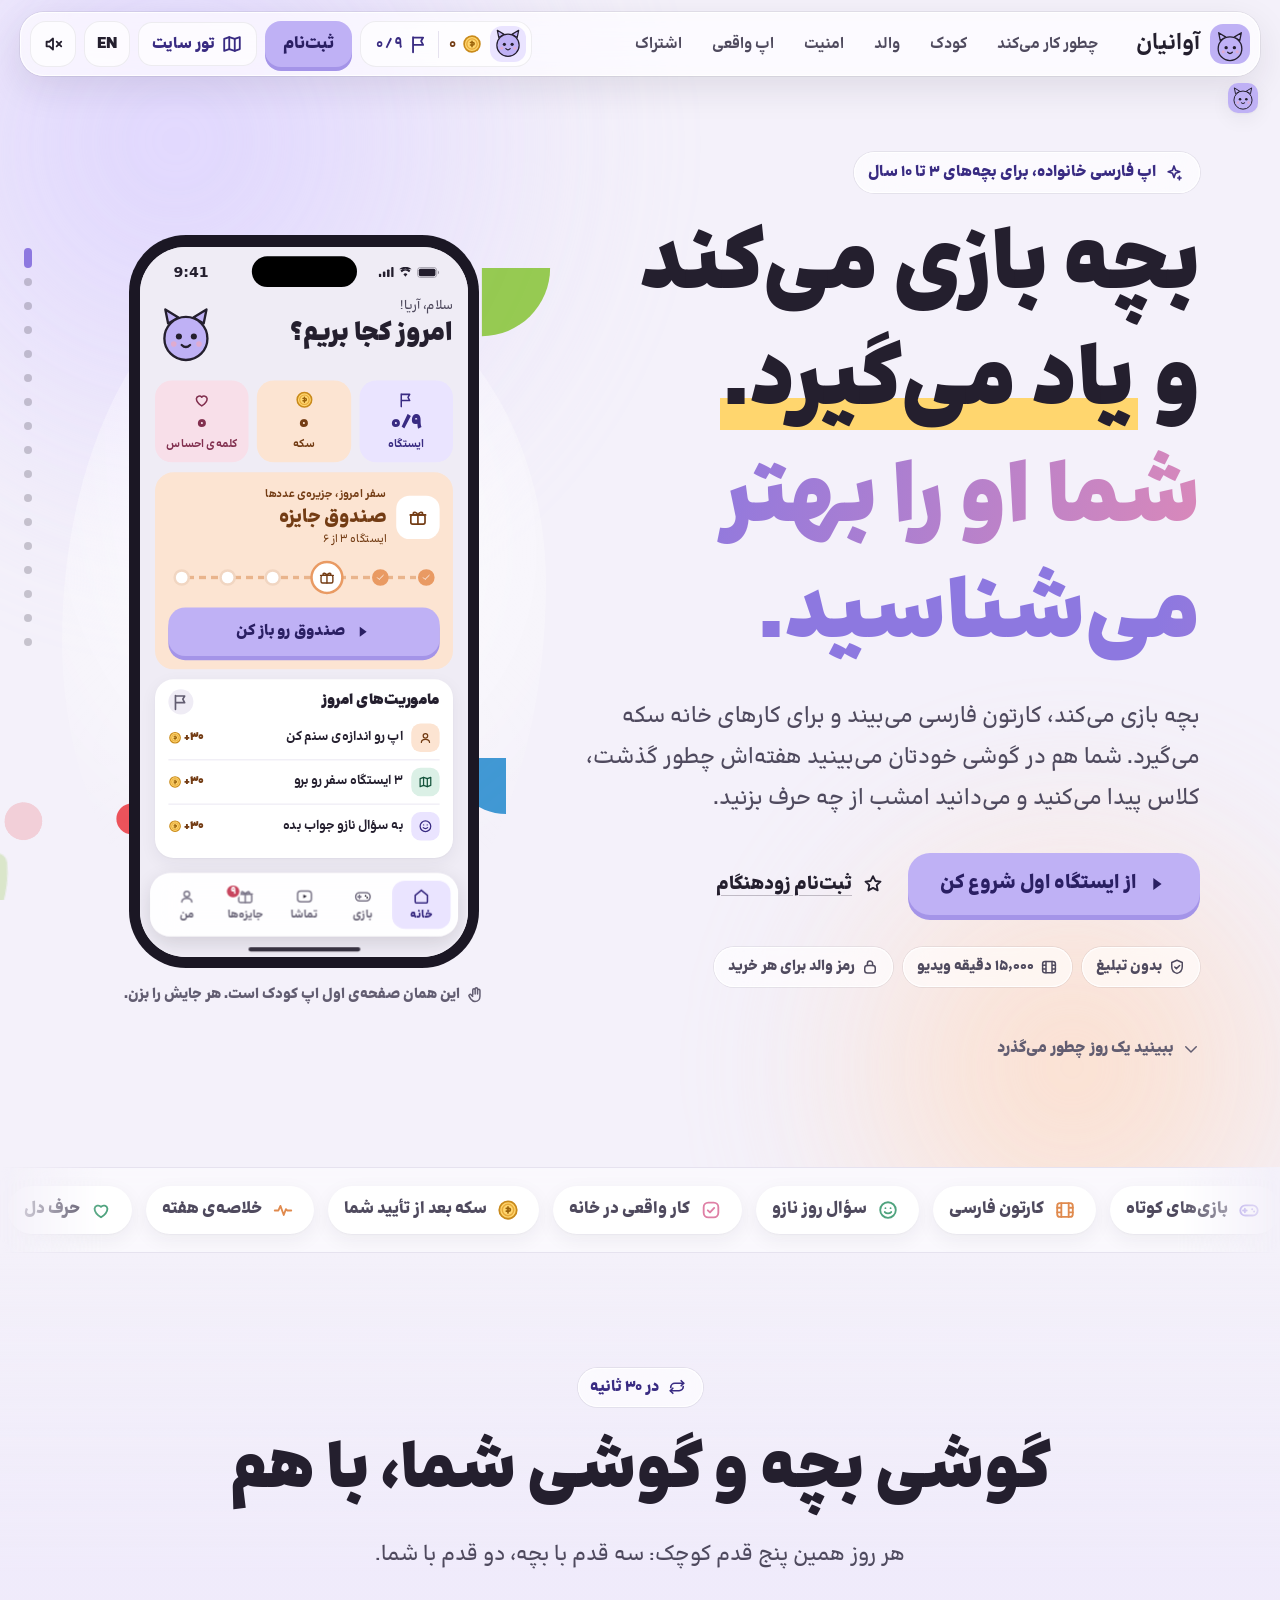
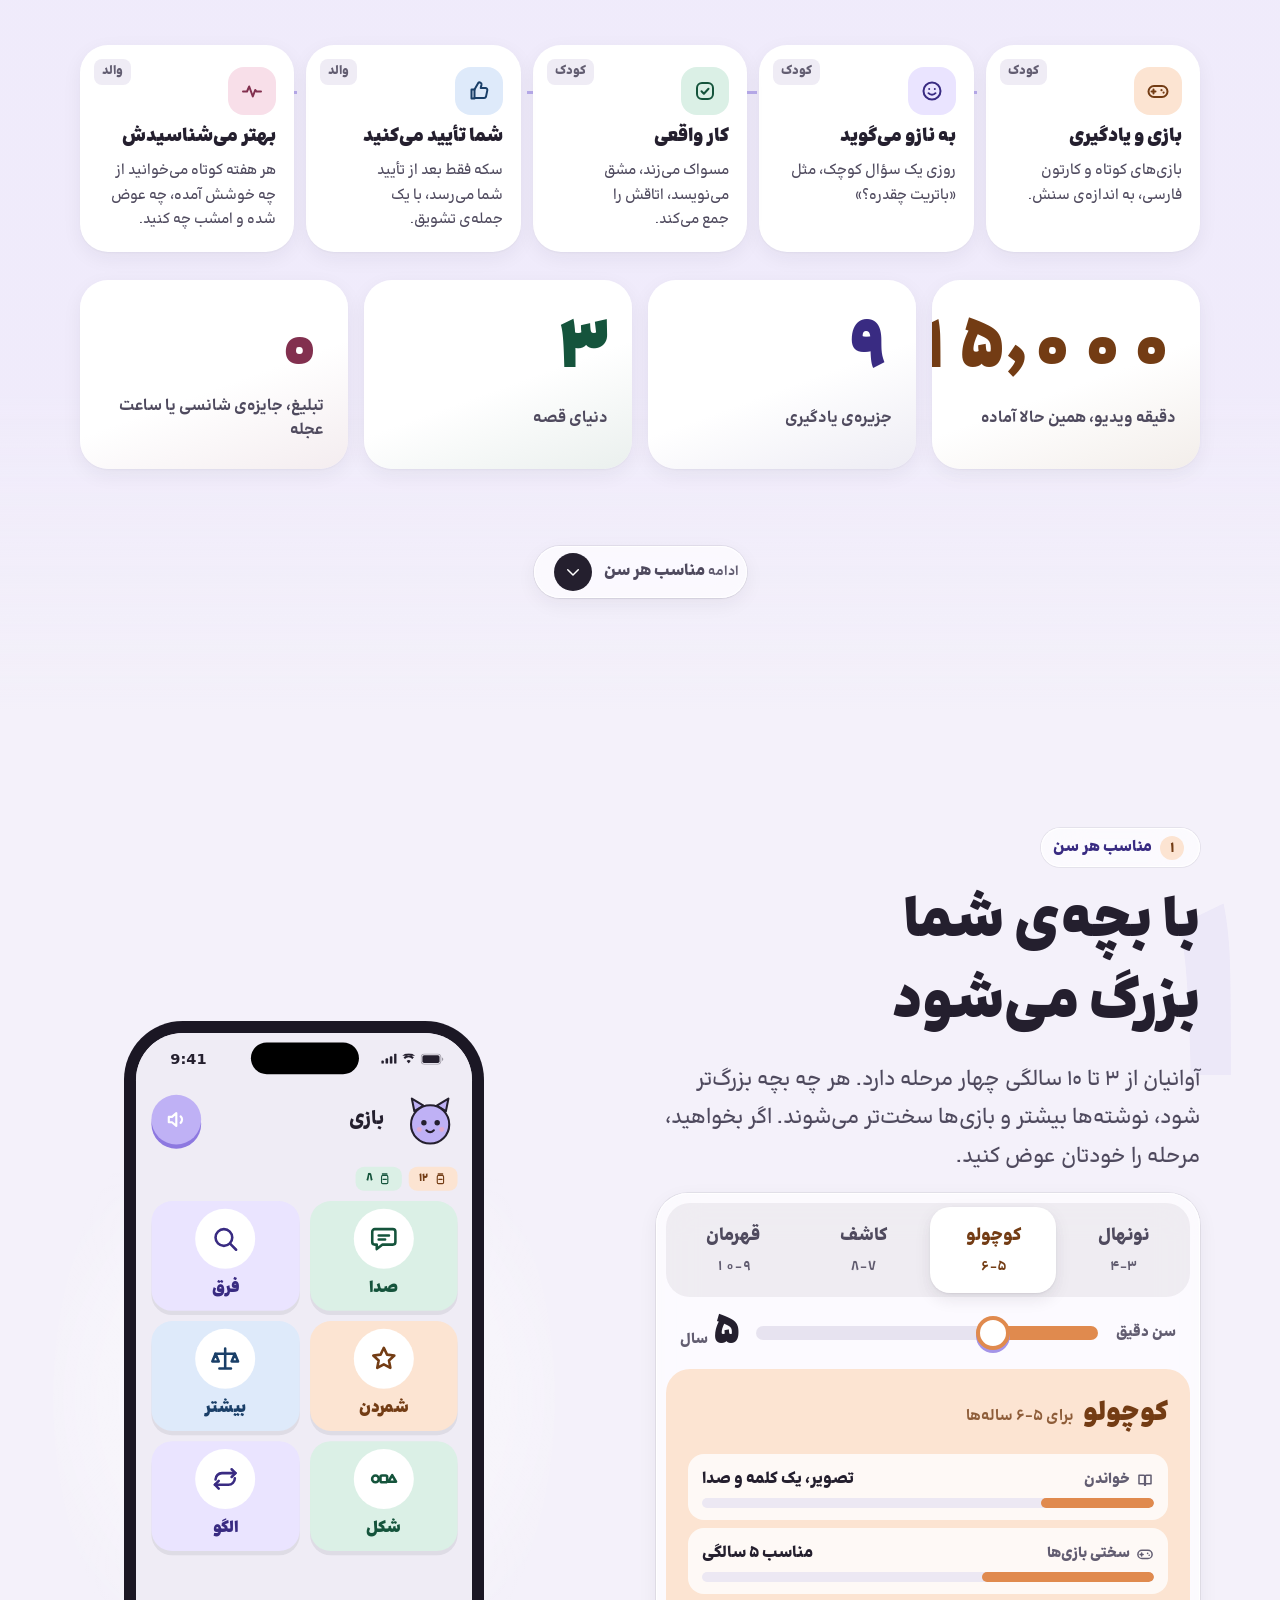
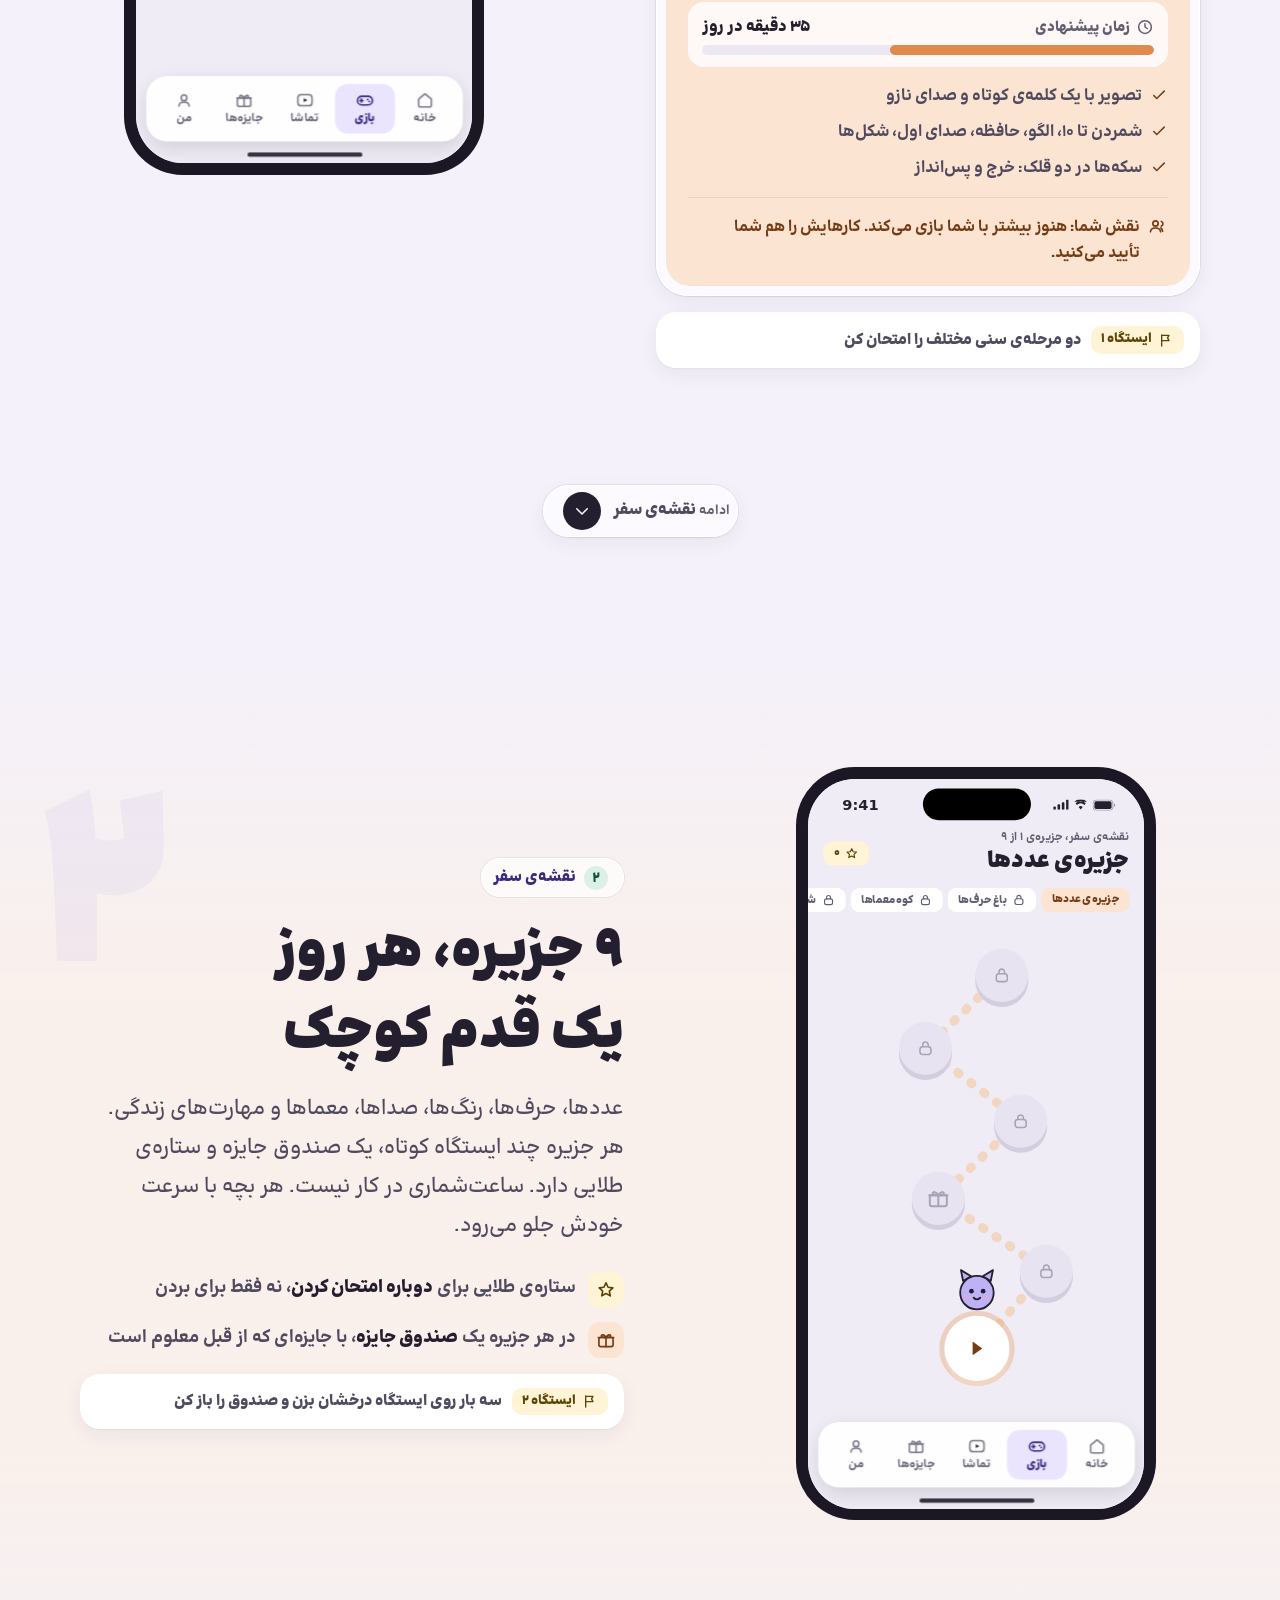
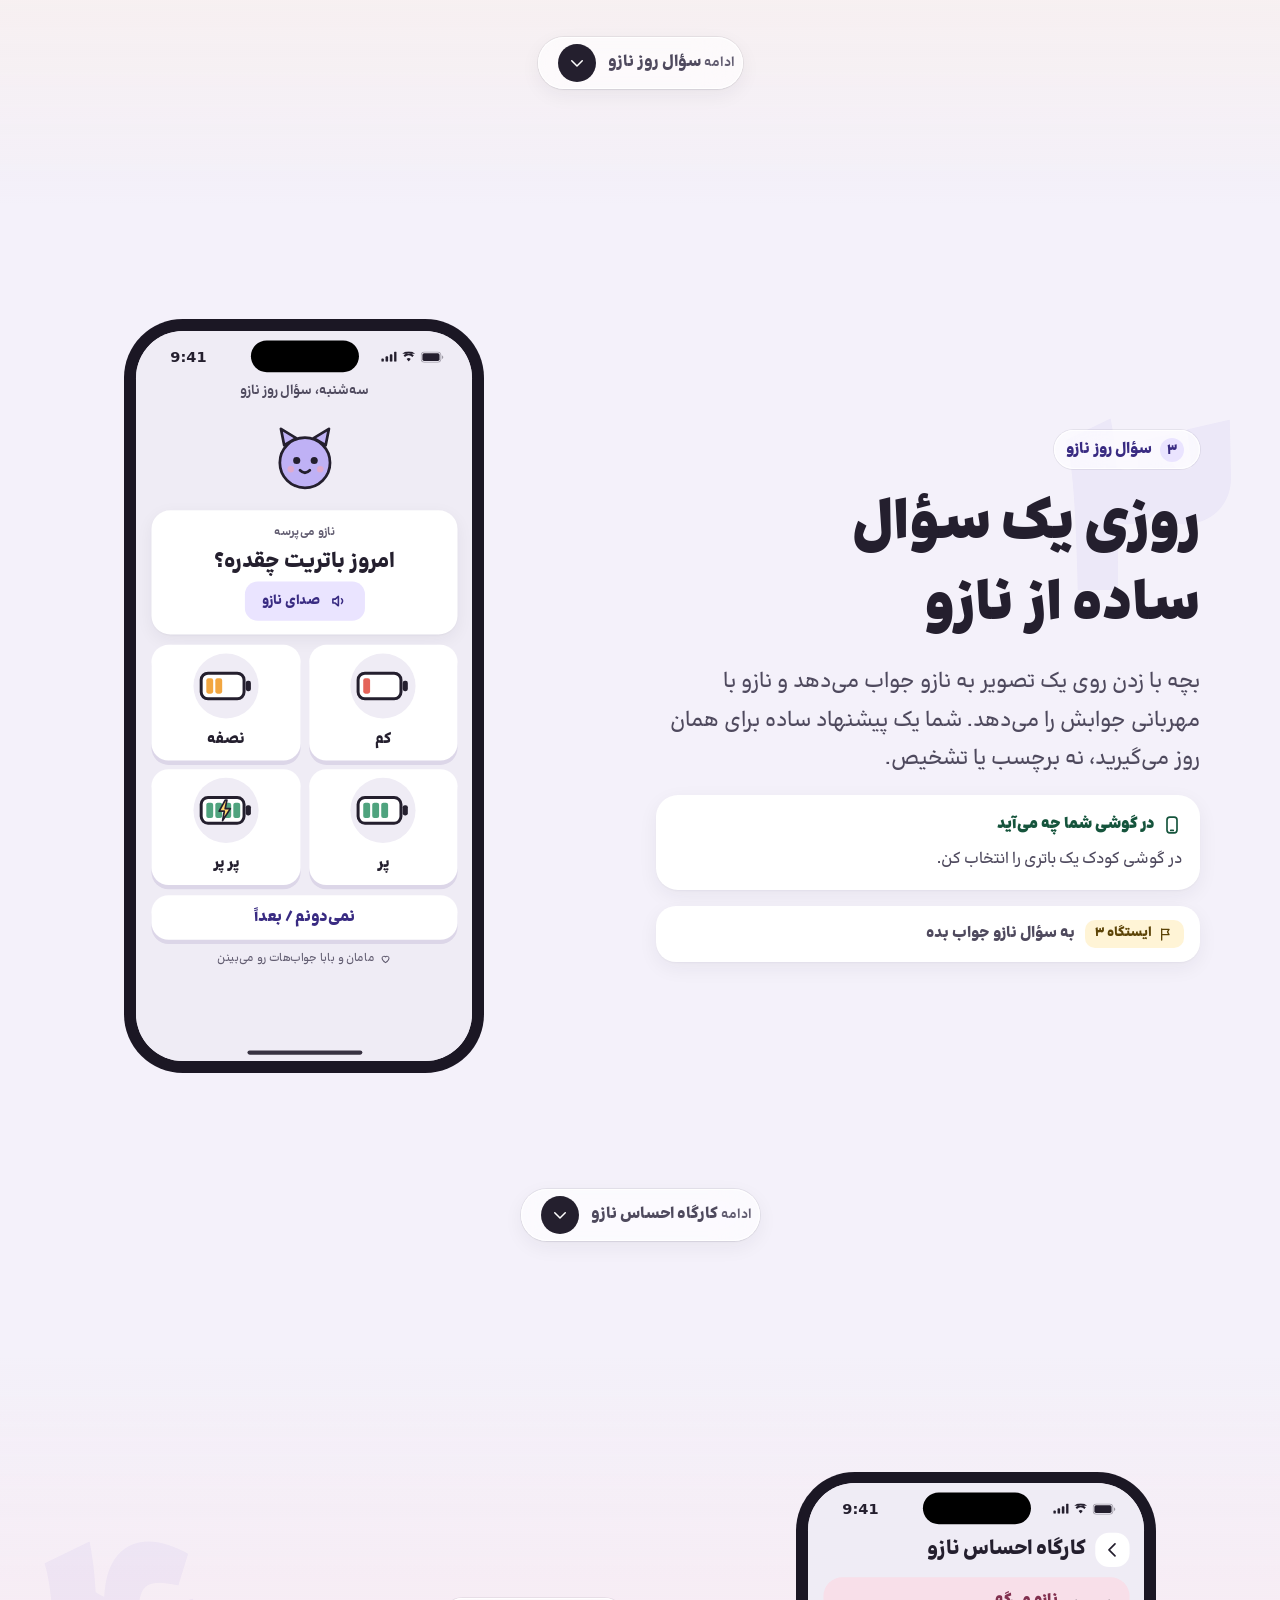
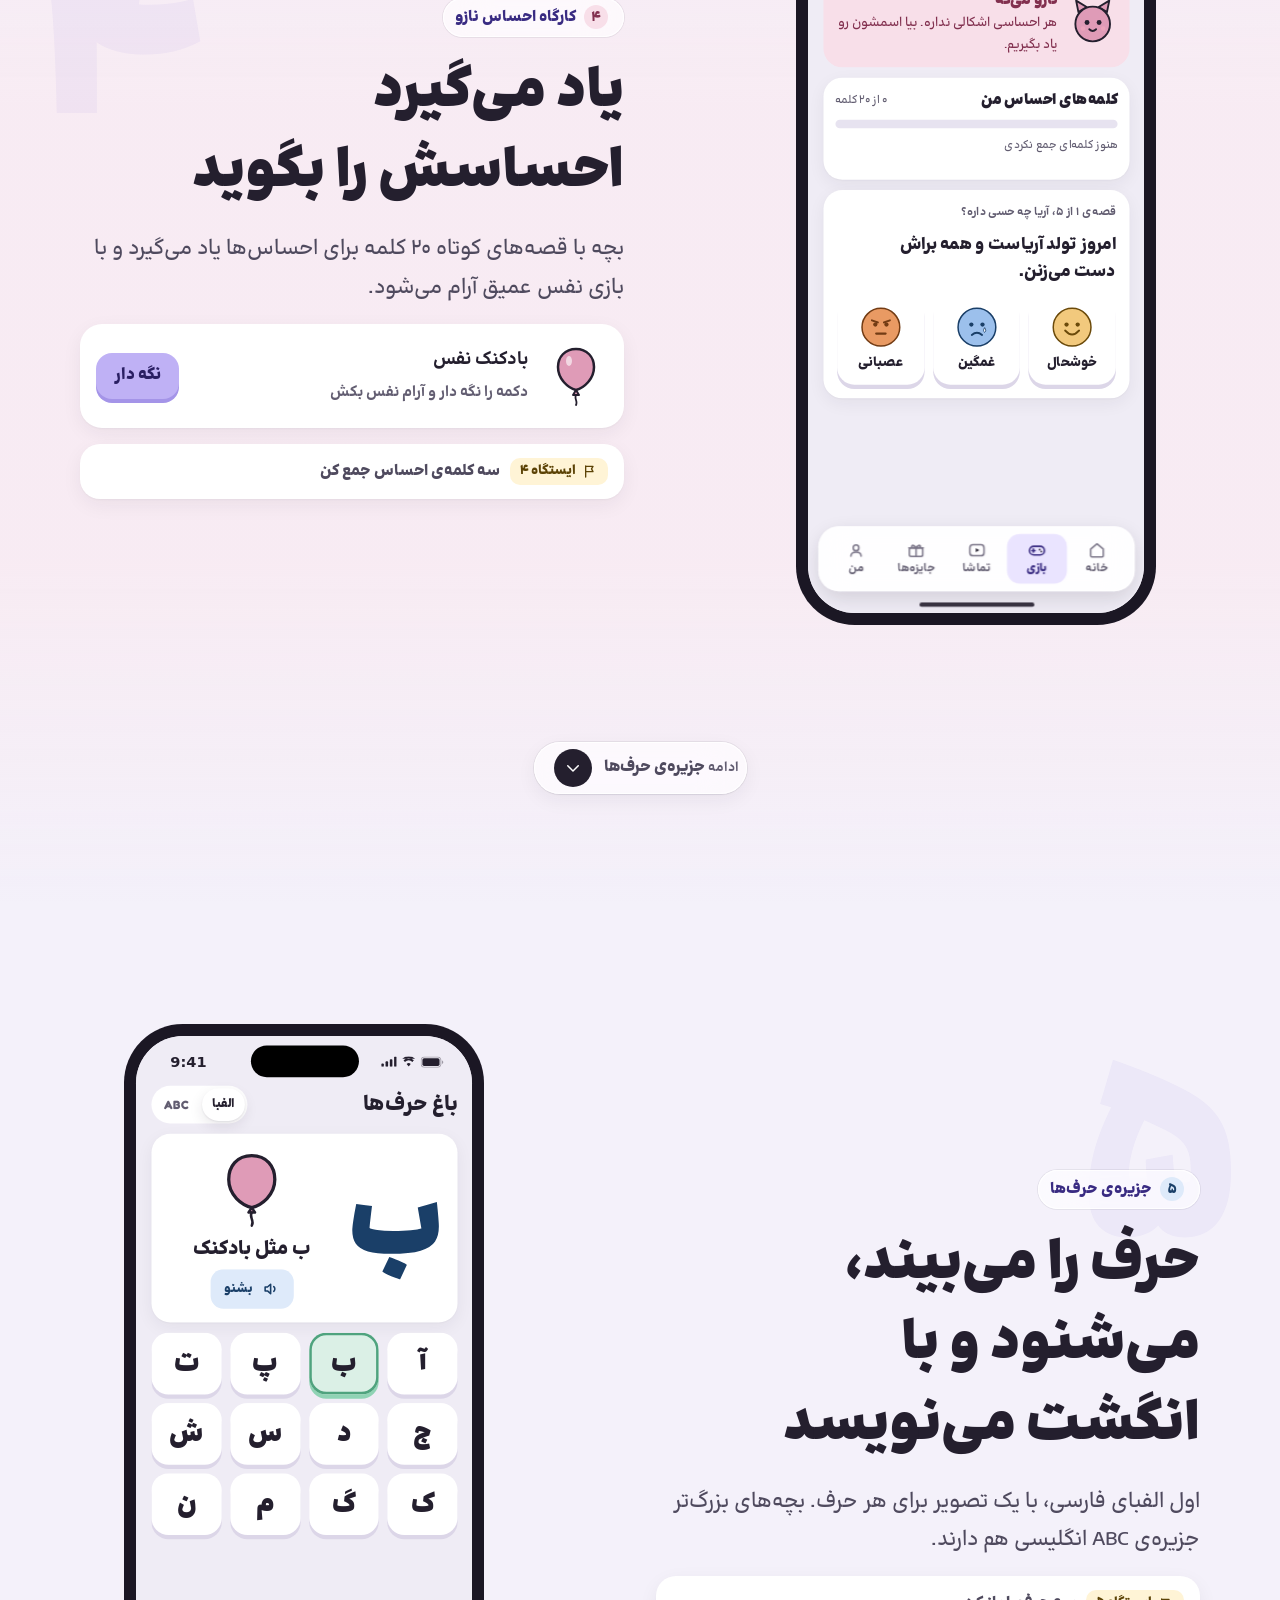
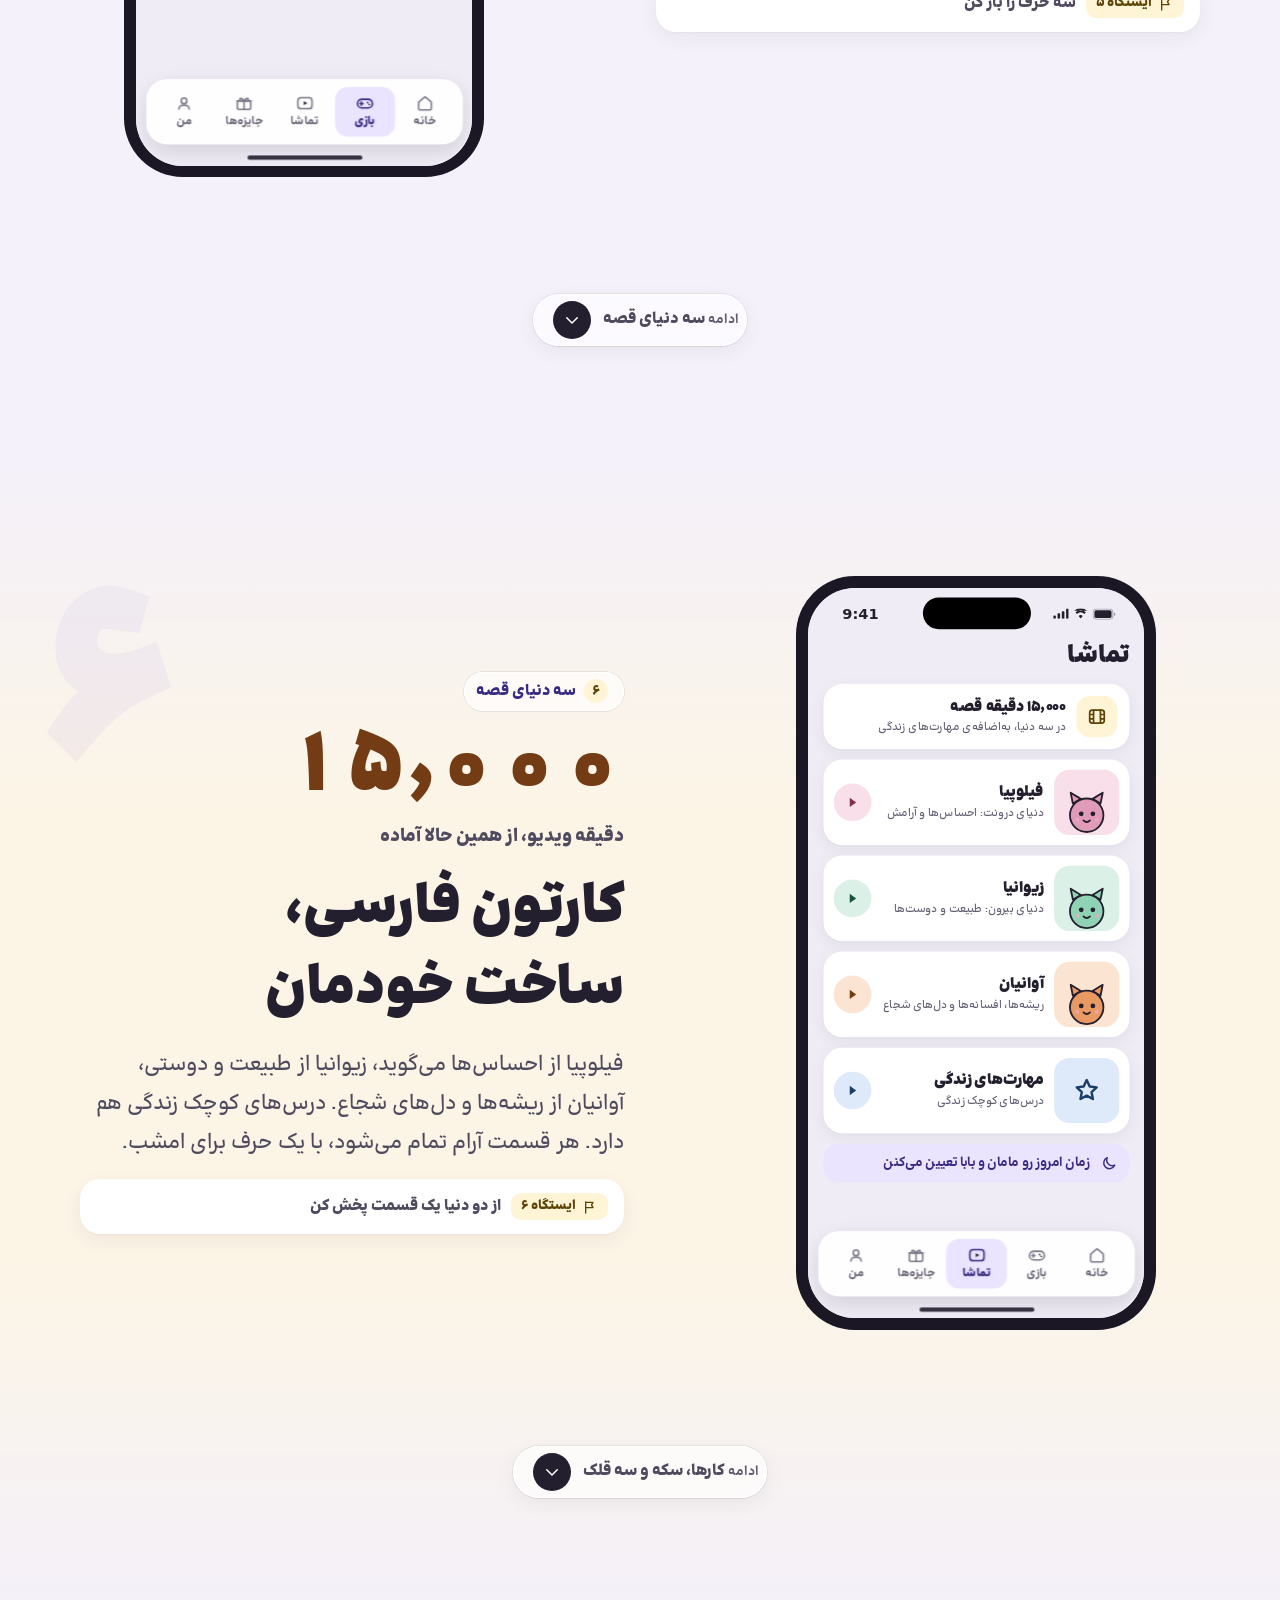
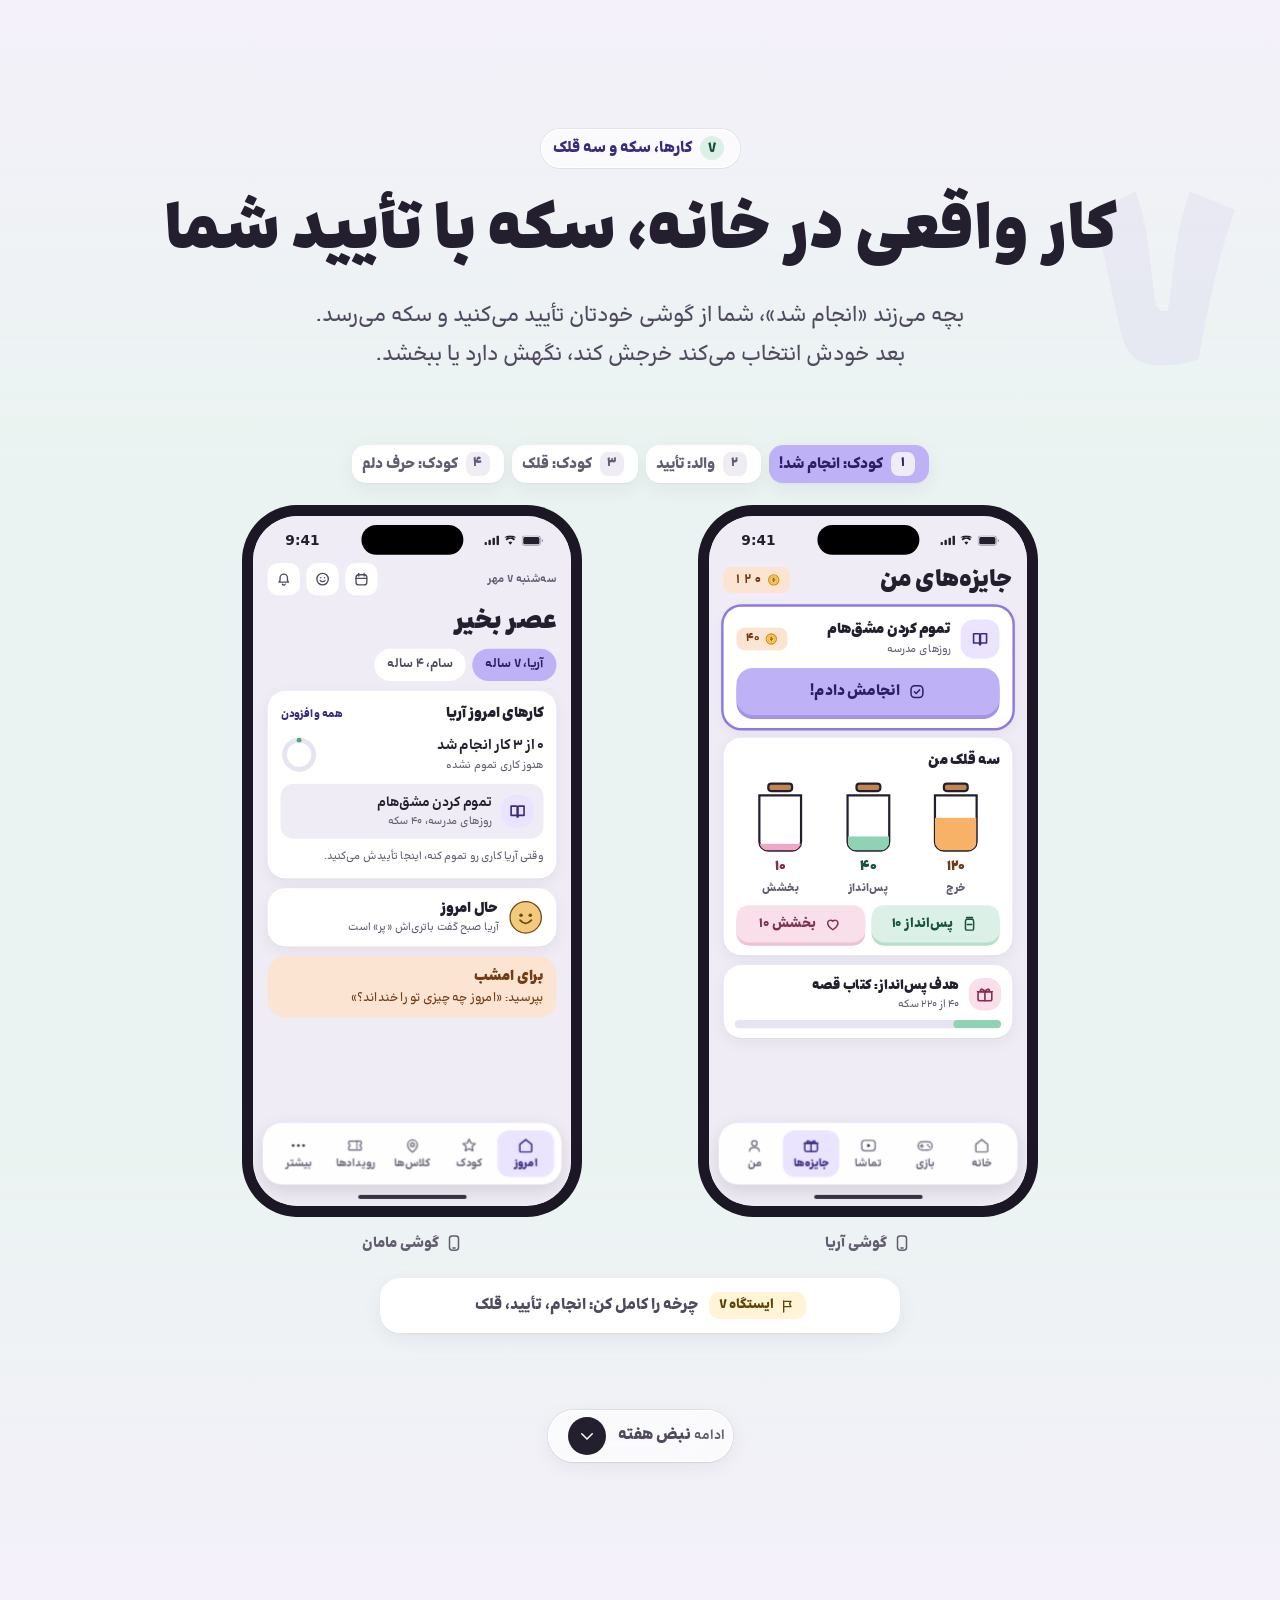
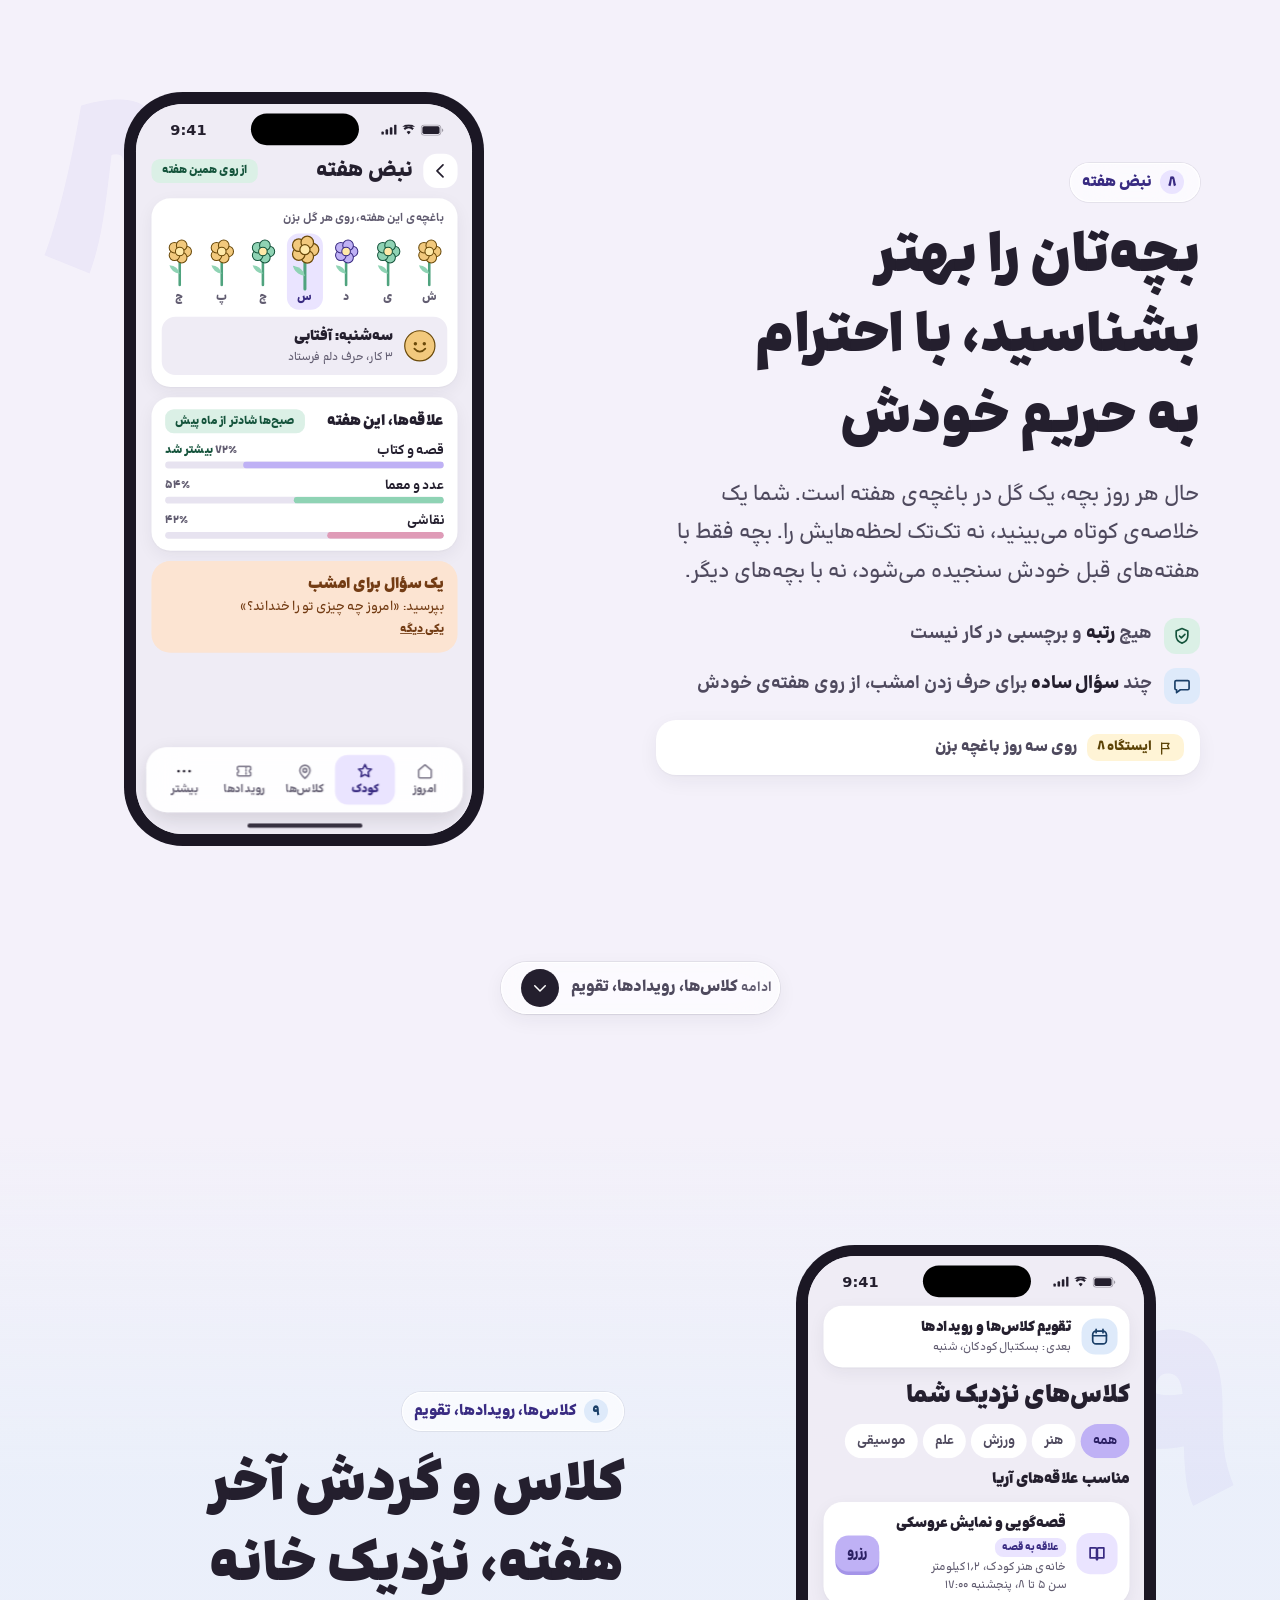
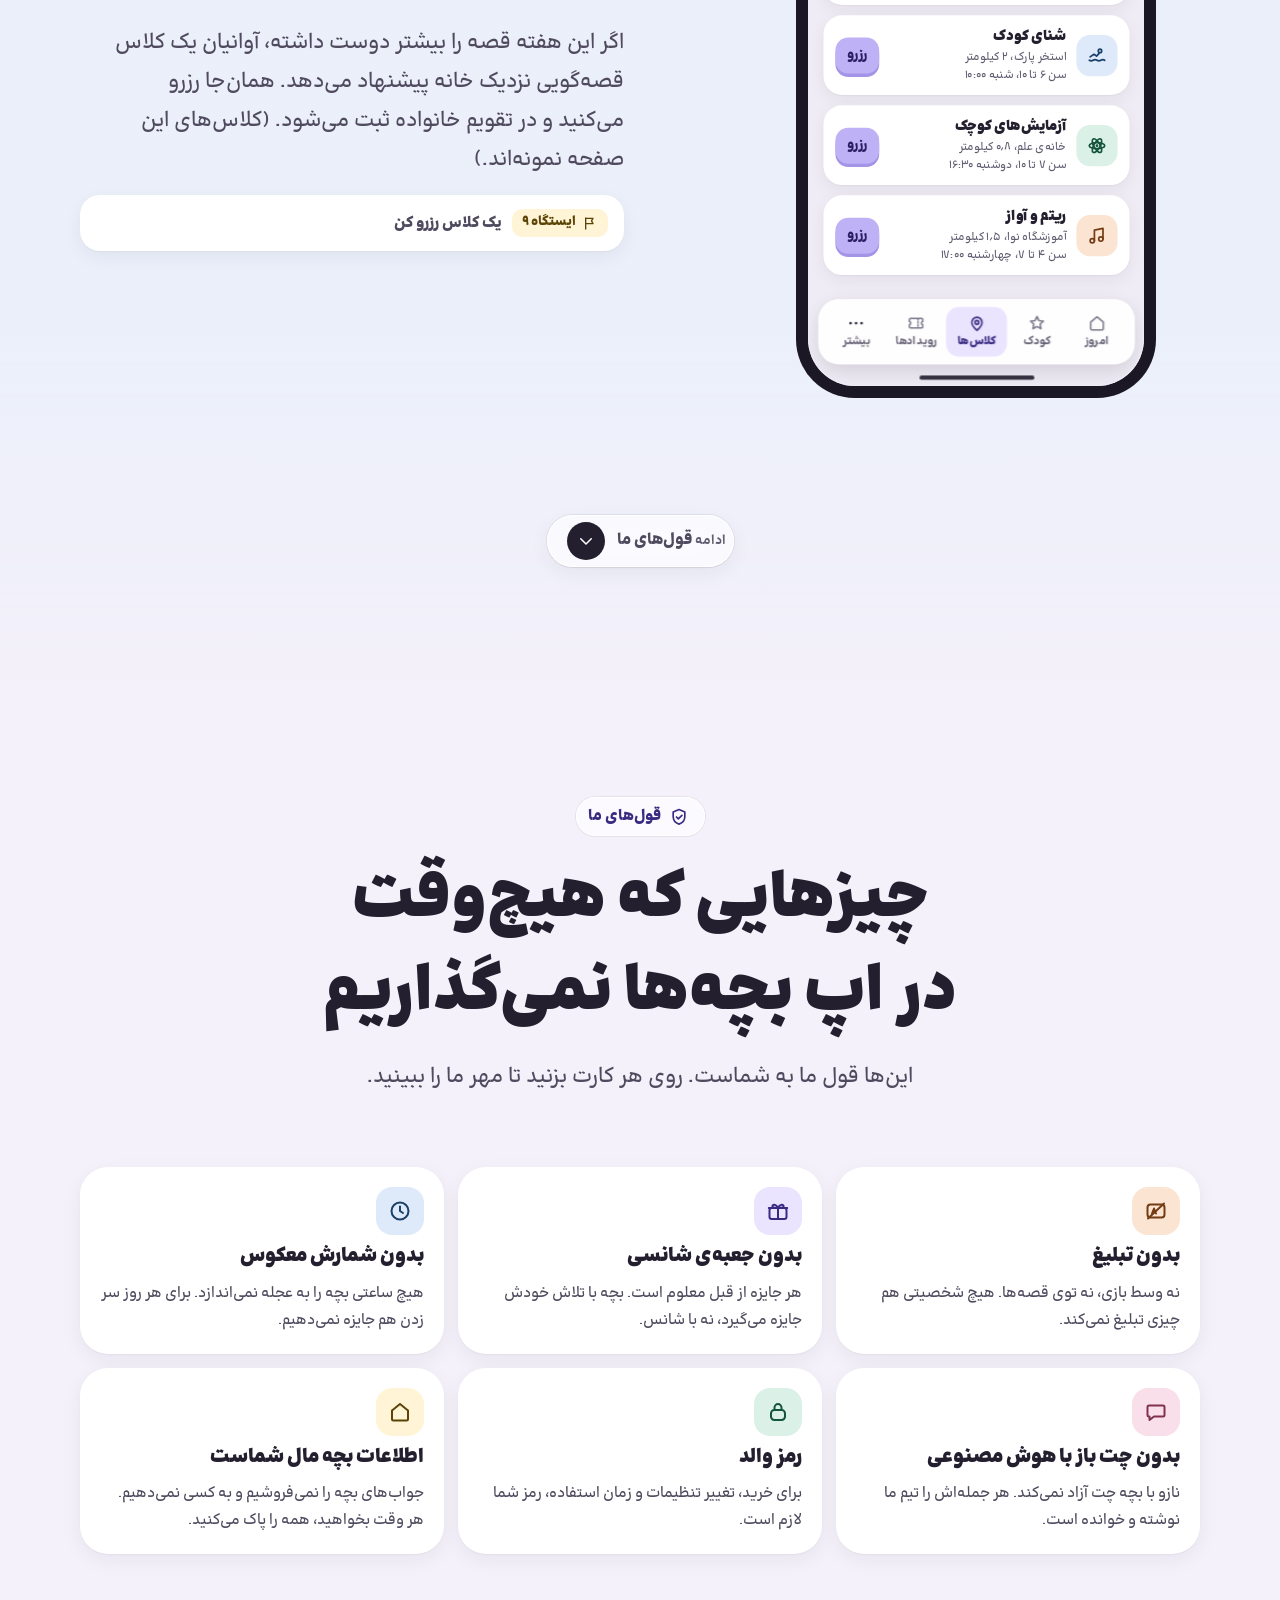
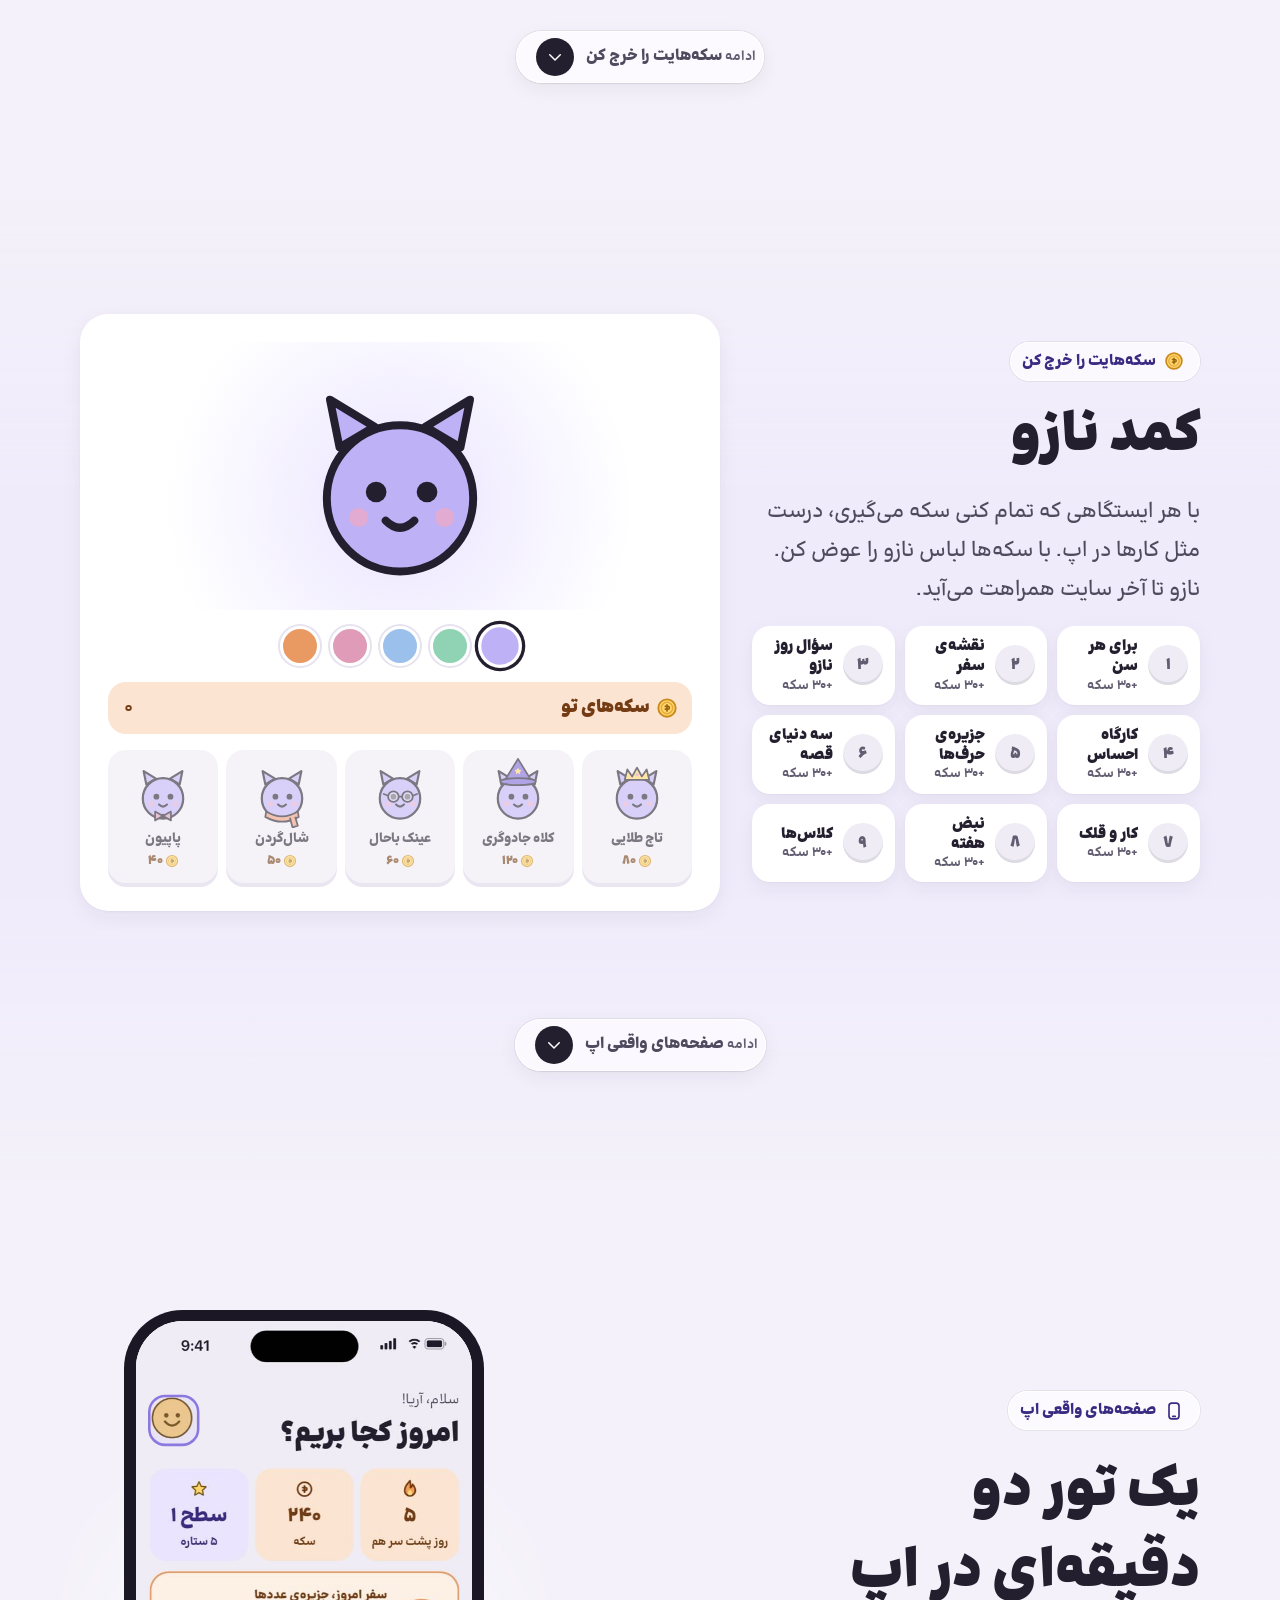
==== index.html @ e433c790 "Add files via upload" ====
<!doctype html>
<html lang="fa" dir="rtl">
<head>
<meta charset="utf-8">
<meta name="viewport" content="width=device-width,initial-scale=1,viewport-fit=cover">
<title>آوانیان · اپ خانوادگی برای کودکان ۳ تا ۱۰ سال</title>
<meta name="description" content="آوانیان: اپ خانوادگی فارسی برای کودکان ۳ تا ۱۰ سال. بازی، کارتون، کارها و سکه برای کودک؛ نبض هفته، کلاس‌ها و تقویم برای والد.">
<meta name="theme-color" content="#F4F1FA">
<link rel="icon" type="image/svg+xml" href="[data-uri]">
<link rel="alternate icon" type="image/png" href="[data-uri]">
<link rel="apple-touch-icon" href="[data-uri]">
<meta name="apple-mobile-web-app-title" content="آوانیان">
<link rel="preconnect" href="https://fonts.googleapis.com"><link rel="preconnect" href="https://fonts.gstatic.com" crossorigin>
<link rel="stylesheet" href="https://fonts.googleapis.com/css2?family=Fredoka:wght@400;500;600;700&display=swap">
<style>
@font-face{font-family:'Koodak';font-weight:500;font-style:normal;font-display:swap;src:url([data-uri]) format('woff2')}
@font-face{font-family:'Koodak';font-weight:700;font-style:normal;font-display:swap;src:url([data-uri]) format('woff2')}
@font-face{font-family:'Koodak';font-weight:800;font-style:normal;font-display:swap;src:url([data-uri]) format('woff2')}
@font-face{font-family:'Koodak';font-weight:900;font-style:normal;font-display:swap;src:url([data-uri]) format('woff2')}
/* Avanian website v2: the site is built from the app's own parts (cards, chunky buttons, tab bar, Nazo),
   and the visitor walks the app's 9 islands, earning Avan coins that dress Nazo. */
:root{
  --ink:#241F2E; --ink-2:#4F4A5E; --ink-3:#625D71; --icon:#7A7588;
  --bg:#F4F1FA; --app:#EFECF5; --card:#FFFFFF; --line:#E6E2EF;
  --lilac:#BFB1F5; --lilac-soft:#EAE4FF; --lilac-ink:#392B82; --lilac-deep:#8D78E0; --lilac-edge:#A494E8;
  --mint:#8FD3B4; --mint-soft:#DBF0E6; --mint-ink:#15543C; --mint-deep:#4FA37E;
  --sky:#9CC0EC; --sky-soft:#DEEAFA; --sky-ink:#1A3F68; --sky-deep:#5B93CF;
  --peach:#E99A63; --peach-soft:#FCE4D2; --peach-ink:#733C14; --peach-deep:#E08A4E;
  --rose:#DF9BB7; --rose-soft:#F8DFE9; --rose-ink:#82304F; --rose-deep:#DF7FA5;
  --sun:#FFD66E; --sun-soft:#FFF4D6; --sun-ink:#5C4306;
  --alert:#C8455E; --bezel:#1B1724;
  --r-card:22px; --r-inner:15px;
  --sh:0 4px 16px rgba(36,31,46,.07); --sh-2:0 10px 30px rgba(36,31,46,.12);
  --fa:'Koodak',Tahoma,system-ui,sans-serif; --en:'Fredoka','Koodak',system-ui,sans-serif;
  --spring:cubic-bezier(.34,1.4,.5,1); --ease:cubic-bezier(.22,1,.36,1);
  --gut:clamp(16px,4vw,40px);
  --vhw:max(270px,calc((100vh - 120px) * .4613));
  color-scheme:light;
}
*,*::before,*::after{box-sizing:border-box}
html{scroll-behavior:smooth;scroll-padding-top:84px;-webkit-text-size-adjust:100%}
body{margin:0;background:var(--bg);color:var(--ink);font-family:var(--fa);font-weight:500;font-size:17px;line-height:1.8;
  overflow-x:hidden;overflow-x:clip;-webkit-font-smoothing:antialiased;overflow-wrap:break-word}
body.en{font-family:var(--en);line-height:1.55}
h1,h2,h3,h4,p{margin:0}
h1,h2,h3{line-height:1.35;text-wrap:balance}
body.en h1,body.en h2,body.en h3{line-height:1.15}
p{text-wrap:pretty}
ul{margin:0;padding:0;list-style:none}
img,svg{display:block}
button,input,select,textarea{font:inherit;color:inherit}
button{cursor:pointer;border:0;background:none;padding:0;-webkit-tap-highlight-color:transparent}
a{color:inherit}
:focus-visible{outline:3px solid var(--lilac-deep);outline-offset:3px;border-radius:12px}
.num{font-variant-numeric:tabular-nums}
.sr{position:absolute!important;width:1px;height:1px;overflow:hidden;clip:rect(0 0 0 0);white-space:nowrap}
.wrap{max-width:1200px;margin-inline:auto;padding-inline:var(--gut);--cg:clamp(16px,2.6vw,32px)}
[hidden]{display:none!important}

/* ---------- app parts, page scale ---------- */
.btn{display:inline-flex;align-items:center;justify-content:center;gap:10px;min-height:56px;padding:0 26px;border-radius:20px;
  background:var(--lilac);color:#2A1F63;font-weight:800;font-size:18px;line-height:1.3;box-shadow:0 5px 0 var(--lilac-edge);
  transition:transform .12s,box-shadow .12s,background-color .2s;text-decoration:none;white-space:nowrap}
.btn:active{transform:translateY(4px);box-shadow:0 1px 0 var(--lilac-edge)}
.btn svg{width:22px;height:22px;flex:none}
.btn.dark{background:var(--ink);color:#fff;box-shadow:0 5px 0 #000}
.btn.dark:active{box-shadow:0 1px 0 #000}
.btn.white{background:var(--card);color:var(--lilac-ink);box-shadow:0 5px 0 #DCD6E8}
.btn.white:active{box-shadow:0 1px 0 #DCD6E8}
.btn.mint{background:var(--mint);color:#0F4430;box-shadow:0 5px 0 #5FAF8A}
.btn.sm{min-height:46px;padding:0 18px;font-size:16px;border-radius:16px;box-shadow:0 4px 0 var(--lilac-edge)}
.btn.white.sm{box-shadow:0 4px 0 #DCD6E8}
.btn[disabled]{background:#DFDAEB;color:#6F697F;box-shadow:0 4px 0 #CFC9DE;cursor:not-allowed}
.chip{display:inline-flex;align-items:center;gap:6px;min-height:44px;padding:0 16px;border-radius:var(--r-inner);background:var(--card);
  font-size:15px;font-weight:700;color:var(--ink-2);white-space:nowrap;transition:transform .2s var(--spring),background-color .2s}
.chip:active{transform:scale(.95)}
.chip.on,.chip[aria-pressed="true"]{background:var(--lilac);color:#2A1F63}
.chips{display:flex;flex-wrap:wrap;gap:8px}
.card{background:var(--card);border-radius:var(--r-card);padding:20px;box-shadow:var(--sh)}
.sq{width:48px;height:48px;min-width:48px;border-radius:16px;display:grid;place-items:center}
.sq svg{width:24px;height:24px}
.pill{display:inline-flex;align-items:center;gap:6px;padding:4px 12px;border-radius:10px;font-size:13px;line-height:20px;font-weight:800}
.pill svg{width:16px;height:16px}

/* ---------- nav + HUD ---------- */
.nav{position:sticky;top:0;z-index:60;background:rgba(244,241,250,.82);-webkit-backdrop-filter:blur(20px) saturate(1.6);backdrop-filter:blur(20px) saturate(1.6);
  border-bottom:1px solid rgba(230,226,239,.9);padding-top:env(safe-area-inset-top,0px)}
.nav .wrap{display:flex;align-items:center;gap:12px;height:68px}
.logo{display:flex;align-items:center;gap:10px;font-weight:900;font-size:22px;text-decoration:none;flex:none}
.logo .mk{width:42px;height:42px;border-radius:14px;background:var(--lilac);display:grid;place-items:center;overflow:hidden}
.logo .mk svg{width:34px;height:auto;margin-top:4px}
.links{display:flex;gap:2px;min-width:0}
.links a{color:var(--ink-2);text-decoration:none;font-weight:700;font-size:15px;padding:6px 12px;border-radius:12px;white-space:nowrap;transition:background-color .2s,color .2s}
.links a:hover,.links a.on{background:var(--lilac-soft);color:var(--lilac-ink)}
.nav-end{margin-inline-start:auto;display:flex;align-items:center;gap:8px;flex:none}
.hud{display:flex;align-items:center;gap:8px;min-height:46px;padding-inline:6px 14px;border-radius:16px;background:var(--card);box-shadow:var(--sh);font-weight:900;font-size:15px}
.hud .av{width:36px;height:36px;border-radius:12px;background:var(--lilac-soft);display:grid;place-items:end center;overflow:hidden}
.hud .av svg{width:32px;height:auto}
.hud .coins{display:flex;align-items:center;gap:4px;color:var(--peach-ink)}
.hud .coins svg{width:20px;height:20px}
.hud .isl{display:flex;align-items:center;gap:4px;color:var(--lilac-ink);padding-inline-start:8px;border-inline-start:1.5px solid var(--line)}
.hud.bump{animation:bump .6s var(--spring)}
@keyframes bump{35%{transform:scale(1.12)}}
.ibtn{min-width:46px;height:46px;border-radius:16px;display:grid;place-items:center;background:var(--card);box-shadow:var(--sh);font-weight:900;font-size:15px;padding-inline:10px}
.ibtn svg{width:22px;height:22px}
.navprog{position:absolute;inset-inline:0;bottom:-1px;height:4px;display:grid;grid-template-columns:repeat(9,1fr);gap:3px;padding-inline:3px}
.navprog i{background:transparent;border-radius:2px;transition:background-color .5s}
.navprog i.on{background:var(--c,var(--lilac-deep))}
@media (max-width:1100px){.links{display:none}}
@media (max-width:520px){.hud .isl span.l,.logo b{display:none}.hud{padding-inline:5px 10px;gap:6px}.nav .wrap{gap:8px}}
@media (max-width:360px){#sndBtn{display:none}}

/* ---------- sections ---------- */
section{position:relative;padding-block:clamp(64px,9vw,120px)}
section.tint-lilac{background:linear-gradient(180deg,transparent,rgba(238,233,251,.72) 30%,rgba(238,233,251,.72) 70%,transparent)}
section.tint-peach{background:linear-gradient(180deg,transparent,rgba(251,239,229,.72) 30%,rgba(251,239,229,.72) 70%,transparent)}
section.tint-mint{background:linear-gradient(180deg,transparent,rgba(230,244,237,.72) 30%,rgba(230,244,237,.72) 70%,transparent)}
section.tint-sky{background:linear-gradient(180deg,transparent,rgba(231,239,250,.72) 30%,rgba(231,239,250,.72) 70%,transparent)}
section.tint-rose{background:linear-gradient(180deg,transparent,rgba(249,233,240,.72) 30%,rgba(249,233,240,.72) 70%,transparent)}
section.tint-sun{background:linear-gradient(180deg,transparent,rgba(255,246,222,.72) 30%,rgba(255,246,222,.72) 70%,transparent)}
.eyebrow{display:inline-flex;align-items:center;gap:8px;width:fit-content;font-size:15px;font-weight:800;color:var(--lilac-ink);background:var(--card);
  border-radius:14px;padding:5px 14px 5px 12px;box-shadow:var(--sh)}
.eyebrow svg{width:20px;height:20px}
.eyebrow .n{display:inline-grid;place-items:center;min-width:24px;height:24px;border-radius:8px;background:var(--c-soft,var(--lilac-soft));color:var(--c-ink,var(--lilac-ink));font-size:14px}
.h2{font-size:clamp(30px,4.4vw,52px);font-weight:900}
.lead{font-size:clamp(17px,1.8vw,20px);color:var(--ink-2);max-width:56ch}
.head{display:grid;gap:14px;margin-bottom:clamp(28px,4vw,48px)}
.center{text-align:center;justify-items:center}
.center .lead{margin-inline:auto}

/* feature layout: copy beside a live phone */
.feat{display:grid;grid-template-columns:repeat(12,minmax(0,1fr));column-gap:var(--cg);row-gap:40px;align-items:center}
.feat>.fcopy{grid-column:1/span 6;grid-row:1}
.feat>.stage{grid-column:8/span 5;grid-row:1}
.feat.flip>.fcopy{grid-column:7/span 6}
.feat.flip>.stage{grid-column:1/span 5}
.fcopy{display:grid;gap:16px;align-content:start}
.fcopy .h2{font-size:clamp(28px,3.8vw,46px)}
.facts{display:grid;gap:10px;margin-top:6px}
.facts li{display:flex;gap:12px;align-items:flex-start;font-weight:600;color:var(--ink-2)}
.facts li .sq{width:36px;height:36px;min-width:36px;border-radius:12px}
.facts li .sq svg{width:20px;height:20px}
.facts b{color:var(--ink);font-weight:800}
.try{display:flex;align-items:center;gap:10px;flex-wrap:wrap;background:var(--card);border-radius:18px;padding:12px 14px;box-shadow:var(--sh);font-weight:800;font-size:15px;color:var(--ink-2)}
.try .tg{display:inline-flex;align-items:center;gap:6px;background:var(--sun-soft);color:var(--sun-ink);border-radius:10px;padding:2px 10px;font-size:13px}
.try .tg svg{width:16px;height:16px}
.try.done .tg{background:var(--mint-soft);color:var(--mint-ink)}
.stage{display:grid;justify-items:center;position:relative}
@media (max-width:900px){
  .feat>.fcopy,.feat>.stage,.feat.flip>.fcopy,.feat.flip>.stage{grid-column:1/-1;grid-row:auto}
}

/* ---------- the phone: one device component, true 393x852 screen scaled to fit ---------- */
.device{--w:min(360px,var(--vhw),calc(100vw - 32px));width:var(--w);padding:calc(var(--w)*.032);border-radius:calc(var(--w)*.1631);background:var(--bezel);position:relative;flex:none}
.device .glass{position:relative;width:100%;aspect-ratio:393/852;border-radius:calc(var(--w)*.131);overflow:hidden;background:var(--app);isolation:isolate}
.device .scr{position:absolute;top:0;left:0;width:393px;height:852px;transform-origin:0 0;transform:scale(var(--k,.86));overflow:hidden;
  direction:rtl;font-family:var(--fa);font-size:16px;line-height:1.7;color:var(--ink);background:var(--app)}
.sbar{position:absolute;top:0;left:0;right:0;height:54px;display:flex;align-items:center;justify-content:space-between;padding:6px 34px 0 40px;direction:ltr;z-index:30;pointer-events:none;
  font-family:-apple-system,'SF Pro Text',system-ui,sans-serif;font-weight:600;font-size:17px;color:var(--ink)}
.sbar .ic{display:flex;gap:6px;align-items:center}
.island{position:absolute;top:11px;left:50%;width:126px;height:37px;margin-left:-63px;border-radius:20px;background:#000;z-index:31}
.homeind{position:absolute;bottom:8px;left:50%;width:134px;height:5px;margin-left:-67px;border-radius:3px;background:var(--ink);z-index:31;opacity:.9}
.view{position:absolute;inset:0;padding:58px 18px 120px;display:flex;flex-direction:column;gap:12px;overflow:hidden}
.view.plain{padding-bottom:40px}
.view.in{animation:vin .45s var(--ease)}
@keyframes vin{from{opacity:0;transform:translateY(10px) scale(.985)}}
.dvlabel{margin-top:14px;font-weight:800;font-size:14px;color:var(--ink-3);display:flex;align-items:center;gap:6px}
.dvlabel svg{width:18px;height:18px}

/* app type scale inside the phone (kid sizes from the app) */
.scr .d1{font-weight:900;font-size:30px;line-height:42px}
.scr .t2{font-weight:800;font-size:22px;line-height:34px}
.scr .h1{font-weight:700;font-size:17px;line-height:27px}
.scr .sb{font-size:15px;line-height:25px;color:var(--ink-2)}
.scr .cp{font-size:13px;line-height:21px;color:var(--ink-3)}
.scr .sec{font-weight:900;font-size:20px;line-height:30px;margin-top:6px}
.scr .card{padding:16px;border-radius:22px}
.scr .btn{width:100%;min-height:58px;font-size:18px;border-radius:20px;padding:0 14px}
.scr .btn.sm{min-height:46px;font-size:16px;border-radius:15px}
.scr .row{display:flex;align-items:center;gap:12px}
.scr .grow{flex:1;min-width:0}
.scr .g2{display:grid;grid-template-columns:repeat(2,minmax(0,1fr));gap:10px}
.scr .g3{display:grid;grid-template-columns:repeat(3,minmax(0,1fr));gap:10px}
.scr .bar{height:10px;border-radius:5px;background:#E7E3F0;overflow:hidden}
.scr .bar>i{display:block;height:100%;border-radius:5px;background:var(--lilac);transition:width .6s var(--ease)}
.opt{border-radius:20px;background:var(--card);box-shadow:0 5px 0 #DCD6E8;min-height:76px;display:flex;flex-direction:column;align-items:center;justify-content:center;gap:6px;
  padding:10px 6px;transition:transform .1s,box-shadow .1s,opacity .2s,background-color .2s;width:100%;font-weight:800;font-size:15px}
.opt:active{transform:translateY(3px);box-shadow:0 2px 0 #DCD6E8}
.opt.yes{background:var(--mint-soft);box-shadow:0 5px 0 #8FD3B4,inset 0 0 0 3px #4FA37E}
.opt.no{opacity:.4;animation:shake .4s}
.opt.glow{box-shadow:0 0 0 4px var(--sun),0 5px 0 #E6BE55;animation:breathe 1.6s ease-in-out infinite}
@keyframes shake{25%{transform:translateX(-6px)}50%{transform:translateX(6px)}75%{transform:translateX(-3px)}}
@keyframes breathe{50%{transform:scale(1.04)}}
.tabs{position:absolute;left:12px;right:12px;bottom:26px;display:flex;align-items:center;justify-content:space-around;background:rgba(255,255,255,.94);
  -webkit-backdrop-filter:blur(22px);backdrop-filter:blur(22px);border:1px solid rgba(255,255,255,.9);border-radius:24px;box-shadow:0 8px 24px rgba(36,31,46,.14);z-index:20;padding:8px}
.tab{flex:1;min-height:58px;border-radius:15px;display:flex;flex-direction:column;align-items:center;justify-content:center;gap:2px;position:relative;transition:background-color .18s}
.tab svg{width:22px;height:22px;stroke:var(--icon)}
.tab span{font-size:13px;line-height:18px;font-weight:700;color:var(--ink-3);white-space:nowrap}
.tab.on{background:var(--lilac-soft)}
.tab.on svg{stroke:var(--lilac-ink)}.tab.on span{color:var(--lilac-ink);font-weight:800}
.badge{position:absolute;top:4px;inset-inline-end:calc(50% - 24px);min-width:18px;height:18px;padding:0 4px;border-radius:9px;background:var(--alert);color:#fff;font-size:12px;line-height:1;font-weight:800;display:grid;place-items:center;border:2px solid #fff;font-style:normal}
.stat{border-radius:20px;padding:12px 8px;display:grid;justify-items:center;gap:2px;text-align:center}
.stat b{font-size:24px;line-height:30px;font-weight:900}
.stat small{font-size:13px;line-height:18px;font-weight:700}
.stat svg{width:22px;height:22px}
.mrow{display:flex;align-items:center;gap:10px;padding:9px 0;border-top:1px solid var(--line);width:100%;text-align:start;font-weight:700;font-size:15px}
.mrow:first-of-type{border-top:0}
.mrow .sq{width:34px;height:34px;min-width:34px;border-radius:11px}
.mrow .sq svg{width:18px;height:18px}
.mrow .rw{font-weight:900;color:var(--peach-ink);font-size:14px;display:flex;align-items:center;gap:3px}
.mrow .rw svg{width:16px;height:16px}
.mrow.done{color:var(--ink-3)}
.mrow.done .tx{text-decoration:line-through}
.mrow:hover .tx{color:var(--lilac-ink)}

/* ---------- hero ---------- */
.hero{padding-block:clamp(32px,5vw,64px) clamp(56px,8vw,96px)}
.hero .wrap{display:grid;grid-template-columns:repeat(12,minmax(0,1fr));column-gap:var(--cg);row-gap:32px;align-items:center}
.hero .wrap>.copy{grid-column:1/span 7}
.hero .wrap>.herostage{grid-column:8/span 5}
.hero h1{font-size:clamp(38px,5.6vw,70px);font-weight:900}
.hero h1 em{font-style:normal;color:var(--lilac-deep)}
.hero h1 .u{background:linear-gradient(transparent 62%,var(--sun) 62%,var(--sun) 88%,transparent 88%);padding-inline:4px}
.hero .lead{margin-top:18px}
.ctas{display:flex;flex-wrap:wrap;gap:12px 14px;margin-top:28px}
.badges{display:flex;flex-wrap:wrap;gap:8px;margin-top:26px}
.badges>span{display:inline-flex;align-items:center;gap:6px;background:var(--card);border-radius:12px;padding:6px 12px;font-weight:800;font-size:14px;color:var(--ink-2);box-shadow:var(--sh)}
.badges svg{width:18px;height:18px}
.herostage{position:relative;display:grid;justify-items:center;padding-top:20px}
.herostage .blob{position:absolute;inset:6% -4% 2%;border-radius:46% 54% 48% 52%/52% 44% 56% 48%;background:radial-gradient(circle at 50% 40%,#fff,rgba(255,255,255,0) 70%);z-index:0}
.herostage .device{z-index:1;--w:min(350px,var(--vhw),calc(100vw - 32px))}
.floaty{position:absolute;z-index:2;width:max-content;display:flex;align-items:center;gap:10px;background:var(--card);border-radius:18px;padding:10px 14px 10px 12px;box-shadow:var(--sh-2);
  font-weight:800;font-size:14px;line-height:1.45;max-width:220px;animation:bob 5s ease-in-out infinite}
.floaty .sq{width:36px;height:36px;min-width:36px;border-radius:12px}
.floaty .sq svg{width:20px;height:20px}
.floaty small{display:block;font-weight:600;color:var(--ink-3);font-size:12.5px}
.floaty.f1{top:16%;right:calc(50% + 112px)}
.floaty.f2{top:50%;left:calc(50% + 112px);animation-delay:-2.5s}
.floaty.f3{bottom:12%;right:calc(50% + 104px);animation-delay:-1.2s}
@keyframes bob{50%{transform:translateY(-10px)}}
@media (max-width:1320px){.floaty{display:none}}
@media (max-width:960px){.hero .wrap>.copy,.hero .wrap>.herostage{grid-column:1/-1}.floaty{display:none}.hero .copy{text-align:center}.hero .lead{margin-inline:auto}.ctas,.badges{justify-content:center}}

/* nazo pet */
.nazo-pet{position:relative;cursor:pointer;transition:transform .3s var(--spring)}
.nazo-pet:active{transform:scale(.92)}
.nazo-pet.hop{animation:hop .6s var(--spring)}
@keyframes hop{30%{transform:translateY(-14px) rotate(-6deg)}60%{transform:translateY(0) rotate(4deg)}}
.heartpop{position:absolute;pointer-events:none;z-index:200;width:26px;height:26px;animation:hrt 1s ease-out forwards}
@keyframes hrt{to{transform:translateY(-60px) scale(1.4);opacity:0}}

/* ---------- loop / overview ---------- */
.loop{display:grid;grid-template-columns:repeat(5,minmax(0,1fr));gap:12px;counter-reset:s}
.lstep{background:var(--card);border-radius:22px;padding:18px 16px;box-shadow:var(--sh);display:grid;gap:8px;align-content:start;position:relative;text-align:start;transition:transform .3s var(--spring)}
.lstep:hover{transform:translateY(-4px)}
.lstep .sq{background:var(--c-soft);color:var(--c-ink)}
.lstep h3{font-size:18px;font-weight:900}
.lstep p{font-size:14.5px;color:var(--ink-2);line-height:1.7}
.lstep .who{position:absolute;top:14px;inset-inline-end:14px;font-size:12px;font-weight:800;padding:2px 8px;border-radius:8px;background:var(--app);color:var(--ink-3)}
.stats{display:grid;grid-template-columns:repeat(4,minmax(0,1fr));gap:12px;margin-top:28px}
.statbig{background:var(--card);border-radius:22px;padding:20px;box-shadow:var(--sh);display:grid;gap:2px}
.statbig b{font-size:clamp(28px,3.4vw,40px);font-weight:900;line-height:1.2;color:var(--c-ink)}
.statbig span{font-weight:700;color:var(--ink-2);font-size:15px}
@media (max-width:1000px){.loop{grid-template-columns:repeat(2,minmax(0,1fr))}.loop .lstep:last-child{grid-column:1/-1}.stats{grid-template-columns:repeat(2,minmax(0,1fr))}}
@media (max-width:420px){.loop{grid-template-columns:minmax(0,1fr)}}

/* ---------- age slider (on page) ---------- */
.range{-webkit-appearance:none;appearance:none;width:100%;height:14px;border-radius:7px;background:linear-gradient(to left,var(--lilac-deep) var(--p,0%),#E7E3F0 var(--p,0%));outline:none;direction:rtl}
.range::-webkit-slider-thumb{-webkit-appearance:none;width:34px;height:34px;border-radius:50%;background:#fff;border:4px solid var(--lilac-deep);box-shadow:0 3px 0 var(--lilac-edge);cursor:grab}
.range::-moz-range-thumb{width:28px;height:28px;border-radius:50%;background:#fff;border:4px solid var(--lilac-deep);cursor:grab}
.ticks{display:flex;justify-content:space-between;font-weight:800;font-size:14px;color:var(--ink-3);padding-inline:8px}
/* age: four stages, the exact age, and what changes */
.agebox{background:var(--card);border-radius:24px;padding:16px;box-shadow:var(--sh);display:grid;gap:14px;min-width:0}
.stg{display:grid;grid-template-columns:repeat(4,minmax(0,1fr));gap:8px}
.stg button{border-radius:16px;padding:10px 6px;background:var(--app);display:grid;justify-items:center;gap:2px;color:var(--ink-3);transition:background-color .25s,color .25s,box-shadow .25s;min-width:0}
.stg button b{font-size:16px;font-weight:800;color:var(--ink-2)}
.stg button span{font-size:13px;font-weight:800}
.stg button[aria-selected=true]{background:var(--c-soft);color:var(--c-ink);box-shadow:inset 0 0 0 2.5px var(--c-deep)}
.stg button[aria-selected=true] b{color:var(--c-ink)}
.agerow{display:grid;grid-template-columns:auto minmax(0,1fr) auto;align-items:center;gap:14px;padding-inline:4px}
.agerow label{font-size:14px;font-weight:800;color:var(--ink-3)}
.agerow .big{font-size:30px;font-weight:900;line-height:1;color:var(--ink);white-space:nowrap}
.agerow .big small{font-size:14px;font-weight:800;color:var(--ink-3);margin-inline-start:4px}
.agerow .range::-webkit-slider-thumb{border-color:var(--thumb,var(--lilac-deep))}
.agerow .range::-moz-range-thumb{border-color:var(--thumb,var(--lilac-deep))}
.stgd{background:var(--c-soft);border-radius:20px;padding:16px;display:grid;gap:12px;transition:background-color .3s}
.sdh{display:flex;align-items:baseline;gap:10px;flex-wrap:wrap}
.sdh b{font-size:22px;font-weight:900;color:var(--c-ink)}
.sdh span{font-size:14px;font-weight:700;color:var(--c-ink);opacity:.8}
.meters{display:grid;gap:10px}
.meters>div{display:grid;grid-template-columns:minmax(0,auto) minmax(0,1fr);gap:4px 10px;align-items:center;background:rgba(255,255,255,.75);border-radius:14px;padding:9px 12px}
.meters span{display:flex;align-items:center;gap:6px;font-size:13.5px;font-weight:800;color:var(--ink-3)}
.meters b{font-size:14.5px;font-weight:800;color:var(--ink);text-align:end;min-width:0}
.meters i{grid-column:1/-1;height:8px;border-radius:4px;background:#ECE8F3;position:relative;overflow:hidden}
.meters i::after{content:"";position:absolute;inset-block:0;inset-inline-start:0;width:var(--w);background:var(--c-deep);border-radius:4px;transition:width .5s cubic-bezier(.22,1,.36,1)}
.sees{list-style:none;display:grid;gap:8px;margin:0;padding:0}
.sees li{display:flex;gap:8px;align-items:flex-start;font-size:15px;font-weight:700;line-height:24px;color:var(--ink-2)}
.sees li svg{flex:none;margin-top:3px;color:var(--c-ink)}
.you{display:flex;gap:8px;align-items:flex-start;font-size:14.5px;line-height:23px;color:var(--c-ink);font-weight:600;border-top:1.5px dashed rgba(0,0,0,.12);padding-top:12px;margin:0}
.you svg{flex:none;margin-top:2px}
/* phone: picture-mode tiles and text tiles from the app's playground */
.ptile{border-radius:24px;display:grid;place-items:center;align-content:center;gap:8px;box-shadow:0 5px 0 rgba(36,31,46,.08);transition:transform .15s}
.ptile:active,.gtile:active{transform:translateY(3px)}
.ptile .pc{border-radius:50%;background:#fff;display:grid;place-items:center}
.ptile .pl{font-size:18px;font-weight:900}
.gtile{border-radius:20px;background:var(--card);box-shadow:0 5px 0 #DCD6E8;display:grid;justify-items:start;gap:2px;padding:12px;text-align:start;min-height:112px}
.gtile .sq{margin-bottom:4px}
.gtile .cp{line-height:19px}
.spkb{width:58px;height:58px;border-radius:50%;background:var(--lilac);color:#fff;display:grid;place-items:center;box-shadow:0 5px 0 var(--lilac-deep)}
.stk{width:40px;height:40px;border-radius:12px;display:grid;place-items:center}
@media (max-width:420px){.stg{gap:6px}.stg button b{font-size:14.5px}.agebox{padding:12px}.stgd{padding:12px}}

/* ---------- parent reply bubble (beside the phone) ---------- */
.side{background:var(--card);border-radius:22px;padding:16px 18px;box-shadow:var(--sh);display:grid;gap:8px;transition:opacity .4s,transform .5s var(--spring)}
.side.wait{opacity:.55}
.side .lab{display:flex;align-items:center;gap:8px;font-weight:900;font-size:15px;color:var(--mint-ink)}
.side .lab svg{width:20px;height:20px}
.side p{font-size:15.5px;color:var(--ink-2)}
.side.pop{animation:sidepop .6s var(--spring)}
@keyframes sidepop{from{transform:translateY(12px) scale(.97)}}

/* breathing balloon */
.breath{display:flex;align-items:center;gap:16px;background:var(--card);border-radius:22px;padding:14px 16px;box-shadow:var(--sh);user-select:none;-webkit-user-select:none}
.breath .bal{width:64px;height:76px;flex:none;display:grid;place-items:center}
.breath .bal svg{width:44px;transition:transform 3.2s cubic-bezier(.3,.1,.3,1);transform-origin:50% 80%}
.breath.in .bal svg{transform:scale(1.55)}
.breath button{touch-action:none}

/* ---------- worlds ---------- */
.counter{display:flex;align-items:baseline;gap:10px;flex-wrap:wrap}
.counter b{font-size:clamp(48px,7vw,84px);font-weight:900;line-height:1;color:var(--peach-ink)}
.counter span{font-weight:800;font-size:18px;color:var(--ink-2)}

/* ---------- family loop: two phones ---------- */
.duo{display:grid;grid-template-columns:repeat(2,minmax(0,1fr));gap:clamp(16px,4vw,56px);justify-items:center;align-items:start;max-width:860px;margin-inline:auto}
.duo .device{--w:min(340px,var(--vhw),calc(100vw - 32px))}
.seg.duoseg{display:none;margin:0 auto 18px;width:fit-content}
.flowsteps{display:flex;justify-content:center;flex-wrap:wrap;gap:8px;margin-bottom:22px}
.flowsteps span{display:inline-flex;align-items:center;gap:8px;background:var(--card);border-radius:14px;padding:6px 14px 6px 10px;font-weight:800;font-size:14.5px;color:var(--ink-3);box-shadow:var(--sh);transition:background-color .3s,color .3s}
.flowsteps span i{display:grid;place-items:center;width:24px;height:24px;border-radius:8px;background:var(--app);font-style:normal;font-size:13px}
.flowsteps span.on{background:var(--lilac);color:#2A1F63}
.flowsteps span.ok{color:var(--mint-ink)}
.flowsteps span.ok i{background:var(--mint-soft)}
@media (max-width:760px){
  .duo{grid-template-columns:minmax(0,1fr)}
  .seg.duoseg{display:flex}
  .duo>.dslot:not(.act){display:none}
}
.seg{display:flex;background:var(--card);border-radius:16px;padding:4px;gap:4px;box-shadow:var(--sh)}
.seg button{min-height:44px;padding:0 16px;border-radius:12px;font-weight:800;font-size:15px;color:var(--ink-3);white-space:nowrap;transition:background-color .2s,color .2s}
.seg button[aria-selected="true"]{background:var(--lilac);color:#2A1F63}
.ping{position:absolute;top:70px;left:16px;right:16px;z-index:40;background:rgba(255,255,255,.97);border-radius:20px;padding:12px 14px;box-shadow:0 10px 30px rgba(36,31,46,.2);display:flex;gap:10px;align-items:center;
  animation:ping .6s var(--spring),pingout .5s 4s forwards}
@keyframes ping{from{transform:translateY(-90px);opacity:0}}

/* ---------- safety pledges ---------- */
.pledges{display:grid;grid-template-columns:repeat(3,minmax(0,1fr));gap:14px}
.pledge{background:var(--card);border-radius:22px;padding:20px;box-shadow:var(--sh);display:grid;gap:8px;text-align:start;align-content:start;position:relative;overflow:hidden;transition:transform .3s var(--spring),background-color .3s}
.pledge:hover{transform:translateY(-3px)}
.pledge .sq{background:var(--c-soft);color:var(--c-ink)}
.pledge h3{font-size:19px;font-weight:900}
.pledge p{font-size:15px;color:var(--ink-2)}
.pledge .stamp{position:absolute;top:14px;inset-inline-end:14px;width:62px;height:62px;border-radius:50%;border:3px dashed var(--mint-deep);color:var(--mint-ink);display:grid;place-items:center;font-weight:900;font-size:12px;line-height:1.2;text-align:center;
  transform:scale(0) rotate(-30deg);opacity:0;transition:transform .45s var(--spring),opacity .2s}
.pledge.on .stamp{transform:scale(1) rotate(-12deg);opacity:1}
@media (max-width:900px){.pledges{grid-template-columns:repeat(2,minmax(0,1fr))}}
@media (max-width:560px){.pledges{grid-template-columns:minmax(0,1fr)}}

/* ---------- wardrobe ---------- */
.ward{display:grid;grid-template-columns:repeat(12,minmax(0,1fr));column-gap:var(--cg);row-gap:32px;align-items:center}
.ward>.fcopy{grid-column:1/span 5}
.ward>.closet{grid-column:6/span 7}
.closet{background:var(--card);border-radius:28px;padding:clamp(18px,3vw,28px);box-shadow:var(--sh);display:grid;gap:16px}
.mirror{display:grid;justify-items:center;background:radial-gradient(circle at 50% 60%,var(--c-soft,var(--lilac-soft)),transparent 70%);border-radius:24px;padding:10px 0 4px}
.mirror svg{width:min(210px,52vw);height:auto}
.colors{display:flex;justify-content:center;gap:10px}
.colors button{width:40px;height:40px;border-radius:50%;border:3px solid #fff;box-shadow:0 0 0 2px var(--line);transition:transform .2s var(--spring)}
.colors button[aria-pressed="true"]{box-shadow:0 0 0 3px var(--ink);transform:scale(1.1)}
.items{display:grid;grid-template-columns:repeat(5,minmax(0,1fr));gap:8px}
.item{border-radius:18px;background:var(--app);padding:8px 4px 10px;display:grid;justify-items:center;gap:2px;transition:transform .15s,box-shadow .15s,background-color .2s;box-shadow:0 4px 0 #DCD6E8;min-width:0}
.item:active{transform:translateY(3px);box-shadow:0 1px 0 #DCD6E8}
.item svg{width:100%;max-width:58px;height:auto}
.item b{font-size:13px;font-weight:800;line-height:1.4;text-align:center}
.item small{font-size:12.5px;font-weight:900;display:flex;align-items:center;gap:2px;color:var(--peach-ink)}
.item small svg{width:14px;height:14px}
.item.own small{color:var(--mint-ink)}
.item.on{background:var(--mint-soft);box-shadow:0 4px 0 #8FD3B4,inset 0 0 0 3px var(--mint-deep)}
.item.poor{opacity:.6}
.wallet{display:flex;align-items:center;justify-content:space-between;gap:10px;background:var(--peach-soft);border-radius:18px;padding:10px 14px;font-weight:900;color:var(--peach-ink)}
.wallet span{display:flex;align-items:center;gap:6px}
.wallet svg{width:22px;height:22px}
@media (max-width:900px){.ward>.fcopy,.ward>.closet{grid-column:1/-1}}
@media (max-width:420px){.items{grid-template-columns:repeat(3,minmax(0,1fr))}}

/* ---------- islands board (journey sheet + section) ---------- */
.isles{display:grid;grid-template-columns:repeat(3,minmax(0,1fr));gap:10px}
.isle{display:flex;align-items:center;gap:10px;background:var(--card);border-radius:18px;padding:10px 12px;text-align:start;box-shadow:var(--sh);transition:transform .2s var(--spring);min-width:0}
.isle:hover{transform:translateY(-2px)}
.isle .dot{width:40px;height:40px;min-width:40px;border-radius:50%;display:grid;place-items:center;background:var(--app);color:var(--ink-3);font-weight:900;font-size:16px;box-shadow:inset 0 -3px 0 rgba(0,0,0,.08)}
.isle .dot svg{width:20px;height:20px}
.isle.ok .dot{background:var(--c);color:#fff}
.isle b{display:block;font-size:14.5px;font-weight:900;line-height:1.4}
.isle small{display:block;font-size:13px;font-weight:700;color:var(--ink-3);line-height:1.4}
.isle>span:last-child{min-width:0}
@media (max-width:700px){.isles{grid-template-columns:repeat(2,minmax(0,1fr))}}
@media (max-width:380px){.isles{grid-template-columns:minmax(0,1fr)}}

/* ---------- live app ---------- */
.live{display:grid;grid-template-columns:repeat(12,minmax(0,1fr));column-gap:var(--cg);row-gap:32px;align-items:center}
.live>.fcopy{grid-column:1/span 6}
.live>.stage{grid-column:8/span 5}
.power{position:absolute;inset:0;display:grid;place-items:center;align-content:center;gap:18px;background:linear-gradient(180deg,#EAE4FF,#EFECF5 60%);z-index:5;text-align:center;padding:30px}
.power .pbtn{width:120px;height:120px;border-radius:50%;background:var(--lilac);box-shadow:0 8px 0 var(--lilac-edge);display:grid;place-items:center;animation:breathe 2s ease-in-out infinite}
.power .pbtn svg{width:52px;height:52px;stroke:#2A1F63}
.power .pbtn:active{transform:translateY(6px);box-shadow:0 2px 0 var(--lilac-edge)}
.device iframe{position:absolute;top:54px;left:0;width:393px;height:798px;border:0;background:var(--app)}
@media (max-width:900px){.live>.fcopy,.live>.stage{grid-column:1/-1}}

/* ---------- pricing ---------- */
.plans{display:grid;grid-template-columns:repeat(3,minmax(0,1fr));gap:14px;align-items:stretch}
.plan{background:var(--card);border-radius:26px;padding:24px;box-shadow:var(--sh);display:grid;gap:12px;align-content:start;position:relative}
.plan.best{box-shadow:0 0 0 3px var(--lilac-deep),var(--sh-2)}
.plan .tag{position:absolute;top:-14px;inset-inline-start:20px;background:var(--lilac-deep);color:#fff;font-weight:900;font-size:13px;border-radius:10px;padding:3px 12px}
.plan h3{font-size:22px;font-weight:900}
.plan .pr{display:flex;align-items:baseline;gap:6px;flex-wrap:wrap}
.plan .pr b{font-size:34px;font-weight:900;line-height:1.2}
.plan .pr span{font-weight:700;color:var(--ink-3);font-size:15px}
.plan ul{display:grid;gap:8px}
.plan li{display:flex;gap:8px;align-items:flex-start;font-size:15px;font-weight:600;color:var(--ink-2)}
.plan li svg{width:20px;height:20px;flex:none;margin-top:3px;stroke:var(--mint-deep)}
.plan .btn{width:100%;margin-top:6px}
@media (max-width:900px){.plans{grid-template-columns:minmax(0,1fr);max-width:480px;margin-inline:auto}}

/* ---------- founders, faq ---------- */
.founders{display:grid;grid-template-columns:auto minmax(0,1fr);gap:24px;align-items:center;background:var(--card);border-radius:28px;padding:clamp(20px,3vw,32px);box-shadow:var(--sh);max-width:920px;margin-inline:auto}
.founders .duo-av{display:flex}
.founders .duo-av span{width:84px;height:84px;border-radius:50%;display:grid;place-items:center;font-size:30px;font-weight:900;border:4px solid #fff}
.founders .duo-av span+span{margin-inline-start:-18px}
.founders h3{font-size:clamp(22px,2.6vw,28px);font-weight:900}
.founders p{color:var(--ink-2);margin-top:6px}
@media (max-width:640px){.founders{grid-template-columns:minmax(0,1fr);justify-items:center;text-align:center}}
.faq{display:grid;gap:10px;max-width:860px;margin-inline:auto}
.faq details{background:var(--card);border-radius:20px;box-shadow:var(--sh);overflow:hidden}
.faq summary{list-style:none;cursor:pointer;display:flex;align-items:center;gap:12px;padding:16px 20px;font-weight:800;font-size:17px}
.faq summary::-webkit-details-marker{display:none}
.faq summary .pl{margin-inline-start:auto;width:32px;height:32px;min-width:32px;border-radius:10px;background:var(--lilac-soft);display:grid;place-items:center;transition:transform .3s var(--spring)}
.faq summary .pl svg{width:18px;height:18px;stroke:var(--lilac-ink)}
.faq details[open] summary .pl{transform:rotate(45deg)}
.faq details p{padding:0 20px 18px;color:var(--ink-2)}

/* ---------- join ---------- */
.jgrid{display:grid;grid-template-columns:repeat(12,minmax(0,1fr));column-gap:var(--cg);row-gap:32px;align-items:start}
.jgrid>div:first-child{grid-column:1/span 6}
.jgrid>.jcard{grid-column:8/span 5}
.perks{display:grid;gap:10px;margin-top:20px}
.perks li{display:flex;gap:12px;align-items:center;background:var(--card);border-radius:18px;padding:12px 14px;box-shadow:var(--sh)}
.perks li .sq{width:42px;height:42px;min-width:42px;border-radius:14px}
.perks li .sq svg{width:22px;height:22px}
.perks b{display:block;font-weight:900}
.perks small{display:block;color:var(--ink-3);font-weight:600;font-size:14px;line-height:1.6}
.ladder{display:grid;grid-template-columns:repeat(3,minmax(0,1fr));gap:8px;margin-top:12px}
.rung{background:var(--card);border-radius:16px;padding:10px;text-align:center;display:grid;gap:2px;box-shadow:var(--sh)}
.rung b{font-size:22px;font-weight:900;color:var(--lilac-ink);line-height:1.3}
.rung small{font-size:12.5px;font-weight:800;color:var(--ink-3)}
.rung span{font-size:13.5px;font-weight:700;line-height:1.5}
.rung.on{background:var(--mint-soft)}
.jcard{background:var(--card);border-radius:28px;padding:clamp(20px,3vw,28px);box-shadow:var(--sh-2);display:grid;grid-template-columns:minmax(0,1fr);gap:14px}
.jcard .jhead{display:flex;align-items:center;gap:12px}
.jcard .jhead svg{width:64px;height:auto;flex:none}
.jcard h3{font-size:22px;font-weight:900}
.fld{display:grid;grid-template-columns:minmax(0,1fr);gap:6px;min-width:0;font-weight:800;font-size:15px}
.fld i{font-style:normal;font-weight:600;color:var(--ink-3);font-size:13px}
.fld input,.fld select{min-height:52px;border-radius:16px;border:2px solid var(--line);background:#FBFAFE;padding:0 14px;font-size:16px;font-weight:600;width:100%;min-width:0;transition:border-color .2s}
.fld input:focus,.fld select:focus{border-color:var(--lilac-deep);outline:none;background:#fff}
.fld.bad input{border-color:var(--alert)}
.fld em,.agesf em,.jcheck em{font-style:normal;color:var(--alert);font-size:13.5px;font-weight:700}
.frow{display:grid;grid-template-columns:repeat(2,minmax(0,1fr));gap:10px}
.agesf{border:0;padding:0;margin:0;min-width:0;display:grid;gap:8px}
.agesf legend{font-weight:800;font-size:15px;padding:0;margin-bottom:6px}
.agesf .chips{gap:6px}
.agesf .chip{min-width:46px;justify-content:center;background:var(--app);padding:0 10px}
.jcheck{display:flex;gap:10px;align-items:flex-start;font-size:14px;font-weight:600;color:var(--ink-2);line-height:1.7}
.jcheck input{width:22px;height:22px;flex:none;margin-top:3px;accent-color:var(--lilac-deep)}
.jprev{display:flex;gap:8px;align-items:flex-start;background:var(--sun-soft);color:var(--sun-ink);border-radius:14px;padding:10px 12px;font-size:13.5px;font-weight:700;line-height:1.6}
.jprev svg{width:18px;height:18px;flex:none;margin-top:3px}
.jdone{display:grid;gap:12px;justify-items:center;text-align:center}
.jdone .code{font-family:var(--en);font-size:30px;font-weight:700;letter-spacing:.18em;direction:ltr;background:var(--lilac-soft);color:var(--lilac-ink);border-radius:16px;padding:6px 18px}
.jshare{display:flex;gap:8px;flex-wrap:wrap;justify-content:center}
.jreset{font-weight:800;color:var(--lilac-ink);font-size:14px;text-decoration:underline;text-underline-offset:4px}
@media (max-width:900px){.jgrid>div:first-child,.jgrid>.jcard{grid-column:1/-1}}
@media (max-width:420px){.frow{grid-template-columns:minmax(0,1fr)}.ladder{gap:6px}.rung{padding:8px 6px}}

/* ---------- footer ---------- */
footer{padding:36px 0 120px;color:var(--ink-3);font-weight:700;font-size:14px}
footer .wrap{display:flex;flex-wrap:wrap;gap:8px 20px;justify-content:space-between;border-top:1.5px solid var(--line);padding-top:22px}

/* ---------- sheet, toast, coins, finale ---------- */
.scrim{position:fixed;inset:0;background:rgba(31,26,43,.45);z-index:90;display:grid;place-items:end center;animation:fade .25s}
@keyframes fade{from{opacity:0}}
.sheet{width:min(720px,100%);max-height:88vh;overflow:auto;background:var(--bg);border-radius:30px 30px 0 0;padding:14px var(--gut) calc(24px + env(safe-area-inset-bottom,0px));animation:up .45s var(--ease);display:grid;gap:16px}
@keyframes up{from{transform:translateY(40px);opacity:.4}}
.sheet .grab{width:44px;height:5px;border-radius:3px;background:#D5CFE2;justify-self:center}
.sheet .shead{display:flex;align-items:center;gap:14px}
.sheet .shead svg.nz{width:72px;height:auto;flex:none}
.sheet h3{font-size:24px;font-weight:900}
.sheet .x{margin-inline-start:auto}
@media (min-width:760px){.scrim{place-items:center}.sheet{border-radius:30px;max-height:84vh}}
.toast{position:fixed;left:50%;bottom:calc(24px + env(safe-area-inset-bottom,0px));transform:translateX(-50%);z-index:120;background:var(--ink);color:#fff;border-radius:18px;padding:12px 18px;font-weight:800;font-size:15px;
  display:flex;align-items:center;gap:10px;box-shadow:var(--sh-2);animation:tin .5s var(--spring);max-width:calc(100% - 32px)}
.toast svg{width:22px;height:22px;flex:none}
@keyframes tin{from{transform:translate(-50%,30px);opacity:0}}
.flycoin{position:fixed;z-index:150;width:26px;height:26px;pointer-events:none;left:0;top:0}
.confetti{position:fixed;z-index:160;width:10px;height:14px;pointer-events:none;left:0;top:0;border-radius:3px}
.finale .sheet{text-align:center;justify-items:center}
.finale .sheet svg.nz{width:150px;height:auto}
.cert{background:var(--card);border-radius:24px;padding:18px;box-shadow:var(--sh);width:100%;display:grid;gap:8px;justify-items:center;border:3px dashed var(--sun)}
.cert input{min-height:48px;border-radius:14px;border:2px solid var(--line);padding:0 14px;text-align:center;font-weight:800;font-size:17px;width:min(300px,100%)}

/* mobile dock: next island */
.dock{position:fixed;bottom:calc(14px + env(safe-area-inset-bottom,0px));left:50%;transform:translateX(-50%);z-index:70;display:flex;align-items:center;gap:10px;background:rgba(255,255,255,.95);
  -webkit-backdrop-filter:blur(20px);backdrop-filter:blur(20px);border-radius:22px;padding:8px 8px 8px 14px;box-shadow:0 10px 30px rgba(36,31,46,.18);font-weight:800;font-size:14.5px;
  max-width:calc(100% - 24px);transition:transform .5s var(--spring),opacity .3s;white-space:nowrap}
body.en .dock{padding:8px 14px 8px 8px}
.dock.away{transform:translate(-50%,140%);opacity:0;pointer-events:none}
.dock .nz{width:40px;height:auto;flex:none}
.dock .tx{overflow:hidden;text-overflow:ellipsis;min-width:0}
.dock .tx small{display:block;font-size:12px;color:var(--ink-3);font-weight:700;line-height:1.3}
.dock .btn{min-height:44px;padding:0 14px;font-size:15px;border-radius:14px;box-shadow:0 3px 0 var(--lilac-edge)}

/* reveal on scroll */
.rv{opacity:0;transform:translateY(24px);transition:opacity .7s var(--ease),transform .8s var(--ease)}
.rv.in{opacity:1;transform:none}
@media (prefers-reduced-motion:reduce){
  html{scroll-behavior:auto}
  *,*::before,*::after{animation-duration:.01ms!important;animation-iteration-count:1!important;transition-duration:.01ms!important}
  .rv{opacity:1;transform:none}
}
@keyframes trace{0%{color:transparent;opacity:.3;transform:scale(.9)}50%{color:transparent;opacity:1}100%{transform:none}}
@keyframes drift{from{transform:translateX(-120px)}to{transform:translateX(400px)}}
@keyframes walk{50%{transform:translateX(70px) translateY(-6px)}}
@supports (height:100svh){:root{--vhw:max(270px,calc((100svh - 120px) * .4613))}}
@media (min-width:900px){.dock{left:auto;right:auto;inset-inline-end:24px;transform:none}.dock.away{transform:translateY(140%)}}
.agesf .chips{display:grid;grid-template-columns:repeat(4,minmax(0,1fr))}
@keyframes pingout{to{transform:translateY(-90px);opacity:0;visibility:hidden}}
@media (max-width:899px){.toast{bottom:calc(92px + env(safe-area-inset-bottom,0px))}}

/* ---------- guided demo (real v19 screens with a spot to tap) ---------- */
.device.demo .sbar,.device.demo .island,.device.demo .homeind{display:none}
.dscr{position:absolute;inset:0;background:var(--app)}
.dscr img{display:block;width:393px;height:852px;user-select:none;-webkit-user-select:none;pointer-events:none}
.dhot{position:absolute;border-radius:20px;border:3px solid var(--lilac-deep);background:rgba(191,177,245,.14);cursor:pointer;animation:hotring 1.6s ease-out infinite}
.dhot:focus-visible{outline:3px solid var(--ink);outline-offset:3px}
.dhot.nudge{animation:shake .4s,hotring 1.6s ease-out infinite}
@keyframes hotring{0%{box-shadow:0 0 0 0 rgba(141,120,224,.55)}80%,100%{box-shadow:0 0 0 18px rgba(141,120,224,0)}}
.dok{position:absolute;left:14px;top:530px;width:352px;height:66px;border-radius:15px;background:var(--mint-soft);color:var(--mint-ink);display:flex;align-items:center;justify-content:center;gap:8px;font-weight:900;font-size:18px;direction:rtl;animation:sidepop .35s var(--spring)}
.dripple{position:absolute;width:44px;height:44px;margin:-22px 0 0 -22px;border-radius:50%;background:rgba(141,120,224,.35);pointer-events:none;animation:drip .55s ease-out forwards;z-index:3}
@keyframes drip{from{transform:scale(.3);opacity:1}to{transform:scale(1.6);opacity:0}}
.dcard{background:var(--card);border-radius:var(--r-card);padding:20px;box-shadow:var(--sh);display:grid;gap:10px;max-width:520px}
.dcard h3{font-size:22px;font-weight:900}
.dcard p{color:var(--ink-2);font-weight:600}
.dtop{display:flex;align-items:center;justify-content:space-between;gap:10px}
.dtop .chip{display:inline-flex;align-items:center;gap:6px;padding:4px 12px;border-radius:999px;background:var(--lilac-soft);color:var(--lilac-ink);font-weight:800;font-size:14px}
.dtop .chip.par{background:var(--mint-soft);color:var(--mint-ink)}
.dtop .dn{font-weight:800;color:var(--ink-3);font-size:14px}
.dbar{height:8px;border-radius:4px;background:#E7E3F0;overflow:hidden}
.dbar i{display:block;height:100%;border-radius:4px;background:var(--lilac-deep);transition:width .4s var(--ease)}
.dbtns{display:flex;flex-wrap:wrap;gap:10px;margin-top:4px}
.dbtns .btn{min-height:50px;padding:0 20px;font-size:16px}
.dbtns .ibtn{height:50px;min-width:50px}
@media (max-width:900px){
  .live{gap:16px}
  .live .fcopy{display:contents}
  .live .stage{order:4;justify-self:center;margin-block:6px}
  .live .dcard,.live .fullcopy{order:5}
  .live .fullcopy{display:grid;gap:14px}
  .live .fullcopy[hidden]{display:none}
}
.fullcopy{display:grid;gap:16px}

/* ---------- interactive background: the app icon's four shapes, drifting and dodging the pointer ---------- */
#bg{position:fixed;inset:0;width:100%;height:100%;z-index:-1;pointer-events:none}
.jcard form{min-width:0;grid-template-columns:minmax(0,1fr)}
/* site tour: a spotlight hole plus Nazo's coach card */
.tourbtn{display:flex;align-items:center;gap:6px;height:44px;padding:0 14px;border-radius:14px;background:var(--lilac-soft);color:var(--lilac-ink);font-weight:800;font-size:15px}
@media (max-width:560px){.tourbtn{padding:0 11px}.tourbtn span{display:none}}
.tspot{position:fixed;inset:0;width:100%;height:100%;z-index:95;pointer-events:none;fill:rgba(31,26,43,.46)}
.tspot .ring{fill:none;stroke:var(--lilac);stroke-width:3.5;filter:drop-shadow(0 0 12px rgba(141,120,224,.65))}
.tcard{position:fixed;z-index:96;width:min(370px,calc(100vw - 32px));background:var(--card);border-radius:24px;padding:16px 18px 18px;box-shadow:0 18px 50px rgba(31,26,43,.28);display:grid;gap:10px;transition:opacity .28s var(--ease),scale .32s var(--spring)}
.tcard.swap{opacity:0;scale:.95;pointer-events:none;transition-duration:.12s}
.tcard[data-side=mid]{left:50%;top:50%;translate:-50% -50%}
.tc-arrow{position:absolute;width:18px;height:18px;background:var(--card);border-radius:4px;rotate:45deg;display:none}
.tcard[data-side=right] .tc-arrow{display:block;left:-7px;top:calc(var(--ay) - 9px)}
.tcard[data-side=left] .tc-arrow{display:block;right:-7px;top:calc(var(--ay) - 9px)}
.tcard[data-side=below] .tc-arrow{display:block;top:-7px;left:calc(var(--ax) - 9px)}
.tcard[data-side=above] .tc-arrow{display:block;bottom:-7px;left:calc(var(--ax) - 9px)}
.tc-top{display:flex;align-items:center;gap:12px;position:relative}
.tc-nz{width:52px;flex:none}
.tc-n{display:block;font-size:13px;font-weight:800;color:var(--lilac-ink)}
.tcard h3{font-size:19px;line-height:28px;font-weight:900}
.tcard p{font-size:15.5px;line-height:26px;color:var(--ink-2);margin:0;position:relative}
.tc-x{width:40px;height:40px;border-radius:12px;display:grid;place-items:center;color:var(--ink-3);flex:none}
.tc-x:hover{background:var(--app)}
.tc-bar{height:6px;border-radius:3px;background:#ECE8F3;overflow:hidden;position:relative}
.tc-bar i{display:block;height:100%;background:var(--lilac-deep);border-radius:3px;transition:width .5s var(--ease)}
.tcard .tc-do,.tcard .tc-ok{display:flex;align-items:center;gap:8px;font-weight:800;font-size:14.5px;border-radius:14px;padding:8px 12px}
.tcard .tc-do{background:var(--sun-soft);color:var(--sun-ink)}
.tcard .tc-do svg{animation:breathe 1.4s ease-in-out infinite}
.tcard .tc-ok{background:var(--mint-soft);color:var(--mint-ink);animation:tcok .45s var(--spring)}
@keyframes tcok{from{scale:.9;opacity:0}}
.tc-btns{display:flex;gap:8px;align-items:center;justify-content:flex-end;flex-wrap:wrap;position:relative}
.tc-btns .btn{width:auto;padding:0 20px;min-height:48px}
/* the tap marker: two rings pulsing out from the exact button, with a hand */
.tmark{position:fixed;z-index:97;width:0;height:0;pointer-events:none}
.tmark i{position:absolute;left:-22px;top:-22px;width:44px;height:44px;border-radius:50%;border:3px solid var(--sun);animation:tmark 1.6s ease-out infinite}
.tmark i+i{animation-delay:.8s}
.tmark svg{position:absolute;left:4px;top:6px;color:var(--ink);filter:drop-shadow(0 2px 3px rgba(0,0,0,.25));animation:tmhand 1.6s ease-in-out infinite}
@keyframes tmark{from{scale:.5;opacity:1}to{scale:1.7;opacity:0}}
@keyframes tmhand{50%{translate:-3px -4px}}
body.touring .dock{display:none}
@media (max-width:759px){.tcard[data-side=sheet]{left:12px;right:12px;width:auto}.tcard{padding:12px 14px 14px;gap:8px;border-radius:22px}.tc-nz{width:42px}.tcard h3{font-size:17px;line-height:25px}.tcard p{font-size:14.5px;line-height:23px}.tc-btns .btn{min-height:44px;padding:0 16px}.tcard .tc-do,.tcard .tc-ok{padding:6px 10px;font-size:13.5px}}
@media (prefers-reduced-motion:reduce){.tcard{transition:none}.tmark i,.tmark svg{animation:none}}
/* scroll choreography: text rises in order, then the phone; only when JS is on and motion is allowed */
html.mo main>section:not(.hero) :is(.head,.fcopy,.jgrid>div:first-child)>*:not(.rv){opacity:0;transform:translateY(22px);transition:opacity .6s var(--ease),transform .75s var(--ease)}
html.mo main>section:not(.hero) :is(.head,.fcopy,.jgrid>div:first-child)>*:nth-child(2){transition-delay:.08s}
html.mo main>section:not(.hero) :is(.head,.fcopy,.jgrid>div:first-child)>*:nth-child(3){transition-delay:.16s}
html.mo main>section:not(.hero) :is(.head,.fcopy,.jgrid>div:first-child)>*:nth-child(4){transition-delay:.24s}
html.mo main>section:not(.hero) :is(.head,.fcopy,.jgrid>div:first-child)>*:nth-child(n+5){transition-delay:.32s}
html.mo main>section.seen :is(.head,.fcopy,.jgrid>div:first-child)>*:not(.rv){opacity:1;transform:none}
html.mo main>section:not(.hero) .eyebrow{transform:translateY(22px) scale(.88)}
html.mo main>section.seen .eyebrow{transform:none}
html.mo main>section:not(.hero) :is(.stage,.duo,.closet,.jcard){opacity:0;transition:opacity .8s var(--ease) .18s}
html.mo main>section:not(.hero) :is(.stage .device,.duo .dslot,.closet,.jcard){translate:0 48px;scale:.96;transition:translate 1s var(--spring) .18s,scale 1s var(--spring) .18s}
html.mo main>section.seen :is(.stage,.duo,.closet,.jcard){opacity:1}
html.mo main>section.seen :is(.stage .device,.duo .dslot,.closet,.jcard){translate:0 0;scale:1}
.stage,.duo{transform:translateY(var(--py,0px))}
/* the section guide */
.rail{position:fixed;top:50%;inset-inline-end:14px;translate:0 -50%;z-index:50;display:grid;gap:2px}
.rail a{position:relative;display:grid;place-items:center;width:28px;height:22px;border-radius:10px}
.rail i{width:8px;height:8px;border-radius:4px;background:rgba(36,31,46,.22);transition:height .3s var(--spring),background-color .3s}
.rail a:hover i{background:var(--lilac)}
.rail a.on i{height:20px;background:var(--lilac-deep)}
.rail span{position:absolute;inset-inline-end:34px;top:50%;translate:0 -50%;white-space:nowrap;background:var(--ink);color:#fff;font-size:13.5px;font-weight:800;padding:4px 10px;border-radius:10px;opacity:0;pointer-events:none;transition:opacity .2s,translate .2s}
.rail a:hover span,.rail a:focus-visible span{opacity:1}
body.touring .rail{opacity:.25}
@media (max-width:1279px){.rail{display:none}}
@media (prefers-reduced-motion:reduce){.stage,.duo{transform:none}}
html{overflow-x:clip}
/* ===== phone fixes ===== */
/* the demo section: its text column dissolves into the grid on phones, so each piece must span the full width */
@media (max-width:900px){.live .fcopy>*,.live .stage,.live .dcard,.live .fullcopy{grid-column:1/-1;min-width:0}}
/* top bar: logo + tour + language + sound + coins must fit even a 320px screen */
@media (max-width:520px){.nav-end{gap:6px}.ibtn,.tourbtn{min-width:40px;height:40px;border-radius:13px;padding-inline:8px}.ibtn svg,.tourbtn svg{width:20px;height:20px}.hud{min-height:40px;border-radius:13px}.hud .av{width:30px;height:30px;border-radius:10px}.hud .av svg{width:27px}}
@media (max-width:420px){.hud .isl{display:none}.nav .wrap{gap:6px}}
.jcheck{min-height:44px}.jcheck input{width:26px;height:26px;margin-top:2px}
a{-webkit-tap-highlight-color:transparent}
/* phone browsers: 100vh counts the hidden address bar, so use the dynamic height where it exists */
@supports (height:100dvh){.sheet{max-height:88dvh}@media (min-width:760px){.sheet{max-height:84dvh}}}

/* ======================================================================
   DESIGN v3: one calmer, bigger system on top of v2
   Apple HIG ideas, kept honest: glass only for the controls that float (nav, dock, chips),
   content stays on solid cards; one primary action per view; 8-point spacing; concentric corners.
   ====================================================================== */
:root{
  --r-card:28px; --r-inner:20px; --r-pill:999px;
  --sh:0 1px 2px rgba(36,31,46,.04),0 6px 20px rgba(36,31,46,.06);
  --sh-2:0 2px 4px rgba(36,31,46,.05),0 18px 44px rgba(36,31,46,.12);
  --glass:rgba(255,255,255,.66); --glass-edge:rgba(255,255,255,.85); --glass-line:rgba(36,31,46,.07);
  --blur:blur(22px) saturate(1.8);
  --sec:clamp(72px,9vw,128px);
}
html{scroll-padding-top:104px}
body{font-size:17.5px}

/* ---------- floating glass nav ---------- */
.nav{position:fixed;inset:12px 0 auto 0;z-index:60;background:none;border:0;backdrop-filter:none;-webkit-backdrop-filter:none;padding:0;pointer-events:none}
.nav .wrap{height:64px;max-width:1240px;pointer-events:auto;padding-inline:10px 10px;margin-inline:max(12px,auto);
  width:calc(100% - 24px);border-radius:24px;background:var(--glass);-webkit-backdrop-filter:var(--blur);backdrop-filter:var(--blur);
  box-shadow:inset 0 0 0 1px var(--glass-edge),0 0 0 1px var(--glass-line),0 12px 36px rgba(36,31,46,.10);
  transition:box-shadow .35s,background-color .35s,transform .45s var(--ease)}
.nav.scrolled .wrap{background:rgba(255,255,255,.8);box-shadow:inset 0 0 0 1px var(--glass-edge),0 0 0 1px var(--glass-line),0 16px 44px rgba(36,31,46,.14)}
.logo .mk{width:40px;height:40px;border-radius:13px}
.links{margin-inline:12px auto}
.links a{padding:8px 14px;border-radius:var(--r-pill);font-size:15px}
.links a:hover{background:rgba(36,31,46,.05);color:var(--ink)}
.links a.on{background:var(--ink);color:#fff}
.hud,.ibtn,.tourbtn{background:rgba(255,255,255,.7);box-shadow:inset 0 0 0 1px var(--glass-line)}
.hud,.ibtn{border-radius:16px}
.navcta{min-height:44px;padding:0 18px;border-radius:16px;font-size:15.5px;box-shadow:0 3px 0 var(--lilac-edge)}
.navprog{inset-inline:22px;bottom:-1px;height:3px}
.navprog i{opacity:.9}
@media (max-width:1100px){.links{display:none}.nav-end{margin-inline-start:auto}}
@media (max-width:820px){.navcta{display:none}}
@media (max-width:520px){.nav{inset-block-start:8px}.nav .wrap{height:56px;border-radius:20px;width:calc(100% - 16px)}}
/* the page starts below the floating bar */
.hero{padding-top:clamp(112px,13vw,152px)}

/* ---------- hero: bigger, quieter, one clear action ---------- */
.hero{overflow:clip;isolation:isolate}
.hero::before,.hero::after{content:"";position:absolute;z-index:-1;border-radius:50%;filter:blur(70px);opacity:.85;pointer-events:none}
.hero::before{width:min(760px,90vw);aspect-ratio:1;inset-block-start:-14%;inset-inline-end:-10%;background:radial-gradient(circle at 40% 40%,#D9CEFF,rgba(217,206,255,0) 68%)}
.hero::after{width:min(620px,80vw);aspect-ratio:1;inset-block-end:-18%;inset-inline-start:-8%;background:radial-gradient(circle at 50% 50%,#FFD9BE,rgba(255,217,190,0) 68%)}
html.mo .hero::before{animation:aurora 22s ease-in-out infinite alternate}
html.mo .hero::after{animation:aurora 26s ease-in-out infinite alternate-reverse}
@keyframes aurora{to{transform:translate3d(-6%,8%,0) scale(1.12)}}
.hero h1{font-size:clamp(40px,6.4vw,84px);line-height:1.38;font-weight:900}
body.en .hero h1{line-height:1.04;letter-spacing:-.025em}
.hero .lead{font-size:clamp(18px,1.9vw,22px);max-width:50ch;margin-top:22px}
.hero .eyebrow{background:var(--glass);-webkit-backdrop-filter:var(--blur);backdrop-filter:var(--blur);box-shadow:inset 0 0 0 1px var(--glass-edge),0 0 0 1px var(--glass-line);border-radius:var(--r-pill);padding:7px 16px 7px 14px}
.ctas{margin-top:34px;gap:14px 18px;align-items:center}
.ctas .btn:first-child{min-height:62px;padding:0 32px;font-size:19px;border-radius:22px}
.ctas .btn.white{background:transparent;box-shadow:none;color:var(--ink);text-decoration:underline;text-decoration-color:rgba(36,31,46,.25);text-underline-offset:6px;min-height:48px;padding:0 6px}
.ctas .btn.white:active{transform:none;box-shadow:none}
.ctas .btn.white:hover{text-decoration-color:var(--lilac-deep)}
.badges{margin-top:32px;gap:10px}
.badges>span{background:var(--glass);-webkit-backdrop-filter:var(--blur);backdrop-filter:var(--blur);box-shadow:inset 0 0 0 1px var(--glass-edge),0 0 0 1px var(--glass-line);border-radius:var(--r-pill);padding:7px 14px}
.floaty{background:var(--glass);-webkit-backdrop-filter:var(--blur);backdrop-filter:var(--blur);box-shadow:inset 0 0 0 1px var(--glass-edge),0 0 0 1px var(--glass-line),0 14px 34px rgba(36,31,46,.12);border-radius:22px}
.cue{display:inline-flex;align-items:center;gap:8px;margin-top:40px;font-weight:800;font-size:15px;color:var(--ink-3);text-decoration:none;min-height:44px}
.cue i{display:grid;place-items:center;width:34px;height:34px;border-radius:50%;background:var(--glass);box-shadow:inset 0 0 0 1px var(--glass-edge),0 0 0 1px var(--glass-line)}
.cue svg{width:18px;height:18px}
html.mo .cue i{animation:cue 2.2s ease-in-out infinite}
@keyframes cue{50%{transform:translateY(5px)}}
.cue:hover{color:var(--ink)}
@media (max-width:760px){.cue{display:none}}

/* ---------- section rhythm: chapter numeral, bigger headings ---------- */
main{counter-reset:stop}
section{padding-block:var(--sec)}
section[data-st]{counter-increment:stop;overflow-x:clip}
section[data-st]>.wrap{position:relative;z-index:1}
section[data-st]::before{content:counter(stop,persian);position:absolute;z-index:0;inset-block-start:clamp(28px,5vw,72px);inset-inline-start:clamp(8px,3vw,48px);
  font-weight:900;font-size:clamp(120px,19vw,300px);line-height:1;color:var(--lilac-deep);opacity:.075;pointer-events:none;user-select:none}
body.en section[data-st]::before{content:counter(stop,decimal)}
section[data-st]:nth-of-type(even)::before{inset-inline-start:auto;inset-inline-end:clamp(8px,3vw,48px)}
.h2{font-size:clamp(32px,5vw,62px);line-height:1.5}
body.en .h2{line-height:1.08;letter-spacing:-.022em}
.fcopy .h2{font-size:clamp(30px,4.2vw,54px)}
.lead{font-size:clamp(17.5px,1.8vw,21px);line-height:1.85}
.head{margin-bottom:clamp(40px,5.5vw,72px);gap:18px}
.eyebrow{background:var(--glass);-webkit-backdrop-filter:var(--blur);backdrop-filter:var(--blur);box-shadow:inset 0 0 0 1px var(--glass-edge),0 0 0 1px var(--glass-line);border-radius:var(--r-pill);padding:6px 16px 6px 12px}
.eyebrow .n{border-radius:50%}
.facts{gap:14px;margin-top:10px}
.try{border-radius:var(--r-inner);padding:14px 16px}

/* ---------- cards: bigger corners, layered shadow, a little life on hover ---------- */
.card,.lstep,.statbig,.pledge,.perks li,.try{box-shadow:var(--sh)}
.lstep,.statbig,.pledge{border-radius:var(--r-card)}
.lstep{padding:22px 18px 20px}
.statbig{padding:24px 22px}
.perks li{border-radius:var(--r-inner)}
@media (hover:hover){
  .lstep:hover,.pledge:hover{transform:translateY(-6px);box-shadow:var(--sh-2)}
}
.jcard{border-radius:36px;padding:clamp(24px,3.4vw,36px);box-shadow:var(--sh-2)}

/* ---------- next-stop cue at the end of every section ---------- */
.nextcue{grid-column:1/-1;width:100%;display:flex;justify-content:center;margin-top:clamp(40px,6vw,80px)}
.nextcue a{display:inline-flex;align-items:center;gap:12px;min-height:52px;padding:6px 8px 6px 20px;border-radius:var(--r-pill);text-decoration:none;font-weight:800;font-size:15.5px;color:var(--ink-2);
  background:var(--glass);-webkit-backdrop-filter:var(--blur);backdrop-filter:var(--blur);box-shadow:inset 0 0 0 1px var(--glass-edge),0 0 0 1px var(--glass-line),var(--sh);transition:transform .3s var(--spring),color .2s}
body.en .nextcue a{padding:6px 20px 6px 8px;flex-direction:row-reverse}
.nextcue a:hover{transform:translateY(3px);color:var(--ink)}
.nextcue small{color:var(--ink-3);font-weight:700;font-size:13px}
.nextcue i{display:grid;place-items:center;width:38px;height:38px;border-radius:50%;background:var(--ink);color:#fff}
.nextcue svg{width:18px;height:18px}
body.touring .nextcue{opacity:0}

/* ---------- the dock: a glass control, not a white card ---------- */
.dock{background:var(--glass);-webkit-backdrop-filter:var(--blur);backdrop-filter:var(--blur);border-radius:var(--r-pill);
  box-shadow:inset 0 0 0 1px var(--glass-edge),0 0 0 1px var(--glass-line),0 16px 40px rgba(36,31,46,.16);padding:8px 8px 8px 18px}
body.en .dock{padding:8px 18px 8px 8px}
.dock .btn{border-radius:var(--r-pill);padding:0 18px}
body.touring .dock{opacity:0;pointer-events:none}

/* ---------- final call to action ---------- */
#join{overflow:clip;isolation:isolate}
#join::before,#join::after{content:"";position:absolute;z-index:-1;border-radius:50%;filter:blur(80px);pointer-events:none;opacity:.8}
#join::before{width:min(640px,80vw);aspect-ratio:1;inset-block-start:-8%;inset-inline-start:-10%;background:radial-gradient(circle,#FFE6A3,rgba(255,230,163,0) 68%)}
#join::after{width:min(560px,70vw);aspect-ratio:1;inset-block-end:-12%;inset-inline-end:-8%;background:radial-gradient(circle,#D9CEFF,rgba(217,206,255,0) 68%)}
footer{padding:48px 0 140px;font-size:14.5px}
footer .wrap{border-top:1px solid var(--line)}

/* ---------- quieter ghost numerals and soft shadows for people who ask for less motion/transparency ---------- */
@media (prefers-reduced-transparency:reduce){:root{--glass:rgba(255,255,255,.96)}}
@media (prefers-reduced-motion:reduce){.hero::before,.hero::after,.cue i{animation:none}}
@media (max-width:520px){
  :root{--r-card:24px;--sec:72px}
  section[data-st]::before{font-size:140px;opacity:.06}
  .hero h1{font-size:clamp(36px,10.4vw,46px)}
  .ctas .btn:first-child{width:100%}
  .nextcue a{font-size:14.5px}
}

/* ======================================================================
   v3 · age section and live demo: bigger phone, calmer controls
   ====================================================================== */
#age .device,#real .device{--w:min(400px,var(--vhw),calc(100vw - 32px))}
#age .stage,#real .stage{padding-block:8px}
/* soft colour halo behind the phone so it sits on the page, not in a box */
#age .stage::before,#real .stage::before{content:"";position:absolute;inset:4% -6%;border-radius:50%;background:radial-gradient(circle,rgba(255,255,255,.9),rgba(255,255,255,0) 68%);z-index:0;pointer-events:none}
#age .stage .device,#real .stage .device{position:relative;z-index:1}

/* the age picker: one glass tray, big stage buttons, a calm detail card */
.agebox{background:var(--glass);-webkit-backdrop-filter:var(--blur);backdrop-filter:var(--blur);border-radius:32px;padding:10px;gap:10px;
  box-shadow:inset 0 0 0 1px var(--glass-edge),0 0 0 1px var(--glass-line),var(--sh)}
.stg{gap:4px;padding:4px;border-radius:24px;background:rgba(36,31,46,.06)}
.stg button{background:transparent;border-radius:20px;padding:14px 6px;min-height:64px;gap:3px}
.stg button b{font-size:17px}
.stg button span{font-size:13.5px;font-weight:700;color:var(--ink-3)}
.stg button[aria-selected=true]{background:var(--card);box-shadow:0 1px 2px rgba(36,31,46,.08),0 6px 16px rgba(36,31,46,.10);color:var(--c-ink)}
.stg button[aria-selected=true] span{color:var(--c-ink)}
.agerow{padding:6px 14px;gap:16px}
.agerow .big{font-size:40px}
.stgd{border-radius:24px;padding:22px 22px 20px;gap:16px;background:var(--c-soft)}
.sdh b{font-size:26px}
.sdh span{font-size:15px}
.meters{gap:8px}
.meters>div{border-radius:16px;padding:12px 14px;background:rgba(255,255,255,.8)}
.meters span{font-size:14px}
.meters b{font-size:15.5px}
.meters i{height:10px;border-radius:5px}
.meters i::after{border-radius:5px}
.sees{gap:10px}
.sees li{font-size:16px;line-height:26px}
.you{font-size:15.5px;line-height:26px;border-top:1px solid rgba(0,0,0,.08);padding-top:16px}

/* the demo: a calm control card under the heading, one clear next step */
#real .fcopy{gap:22px}
.seg{border-radius:var(--r-pill);background:rgba(36,31,46,.06);padding:4px}
.seg button{border-radius:var(--r-pill);min-height:44px;padding-inline:20px;font-weight:800;color:var(--ink-3)}
.seg button[aria-selected=true]{background:var(--card);color:var(--ink);box-shadow:0 1px 2px rgba(36,31,46,.08),0 6px 16px rgba(36,31,46,.10)}
.dcard{max-width:560px;border-radius:32px;padding:clamp(22px,3vw,30px);gap:14px;box-shadow:var(--sh-2)}
.dcard h3{font-size:clamp(24px,2.6vw,30px);line-height:1.35}
.dcard p{font-size:17px;line-height:1.85}
.dtop{margin-bottom:2px}
.dtop .chip{padding:6px 14px;font-size:14.5px}
.dtop .dn{font-size:15px}
.dbar{height:10px;border-radius:5px;background:rgba(36,31,46,.07)}
.dbar i{border-radius:5px}
.dbtns{gap:12px;margin-top:8px}
.dbtns .btn{min-height:58px;padding:0 26px;font-size:17.5px;border-radius:20px}
.dbtns .ibtn{height:58px;min-width:58px;border-radius:20px}
@media (max-width:900px){
  #age .device,#real .device{--w:min(360px,calc(100vw - 32px))}
  .agebox{border-radius:28px}
  .stg button{min-height:60px;padding:12px 4px}
  .stgd{padding:18px 16px}
}
@media (max-width:420px){.stg button b{font-size:15px}.stg button span{font-size:12.5px}.agerow .big{font-size:34px}}

/* ======================================================================
   v3 · creative layer
   ====================================================================== */
/* Nazo rides the progress line */
.ride{position:absolute;inset-inline-start:calc(var(--p,0) * (100% - 30px));top:9px;width:30px;height:30px;pointer-events:none;display:grid;place-items:end center;overflow:hidden;border-radius:10px;background:var(--lilac);box-shadow:var(--sh)}
.ride svg{width:26px;height:auto}
.navprog{overflow:visible}
@media (max-width:520px){.ride{display:none}}

/* shapes orbiting the hero phone */
.orb{position:absolute;z-index:0;display:block;pointer-events:none;opacity:.9;
  translate:calc(var(--mx,0) * var(--k,10) * 1px) calc(var(--my,0) * var(--k,10) * 1px);transition:translate .6s var(--ease);animation:orb 9s ease-in-out var(--d,0s) infinite alternate}
.orb svg{width:100%;height:100%}
@keyframes orb{from{transform:translateY(-12px) rotate(-8deg)}to{transform:translateY(14px) rotate(10deg)}}
.herostage .floaty{translate:calc(var(--mx,0) * 18px) calc(var(--my,0) * 12px);transition:translate .6s var(--ease)}
@media (max-width:960px){.orb{opacity:.55}}

/* the ribbon of what is inside */
.band{overflow:hidden;padding-block:18px;border-block:1px solid var(--line);background:rgba(255,255,255,.5);-webkit-backdrop-filter:blur(8px);backdrop-filter:blur(8px);
  -webkit-mask-image:linear-gradient(90deg,transparent,#000 8%,#000 92%,transparent);mask-image:linear-gradient(90deg,transparent,#000 8%,#000 92%,transparent)}
.band .track{display:flex;gap:14px;width:max-content;animation:band 46s linear infinite}
.band .track>span{display:inline-flex;align-items:center;gap:10px;min-height:48px;padding:0 20px 0 16px;border-radius:999px;background:var(--card);box-shadow:var(--sh);font-weight:800;font-size:16px;color:var(--ink-2);white-space:nowrap}
.band .track svg{width:22px;height:22px;color:var(--lilac-deep)}
.band .track>span:nth-child(4n+2) svg{color:var(--peach-deep)}.band .track>span:nth-child(4n+3) svg{color:var(--mint-deep)}.band .track>span:nth-child(4n) svg{color:var(--rose-deep)}
.band:hover .track{animation-play-state:paused}
@keyframes band{to{transform:translateX(-50%)}}
body:not(.en) .band .track{animation-name:bandrtl}
@keyframes bandrtl{to{transform:translateX(50%)}}
@media (prefers-reduced-motion:reduce){.band .track{animation:none;flex-wrap:wrap;width:auto;justify-content:center;padding-inline:16px}.band .track>span:nth-child(n+9){display:none}.band{-webkit-mask-image:none;mask-image:none}.orb{animation:none}}

/* a shimmer on the hero's key phrase */
.hero h1 em{background:linear-gradient(100deg,var(--lilac-deep) 20%,#E58BB4 50%,var(--lilac-deep) 80%);background-size:220% 100%;-webkit-background-clip:text;background-clip:text;color:transparent;-webkit-text-fill-color:transparent}
html.mo .hero h1 em{animation:shim 7s ease-in-out infinite alternate}
@keyframes shim{to{background-position:100% 0}}

/* cards catch the pointer's light */
.lstep,.statbig,.pledge,.perks li,.dcard,.jcard,.agebox,.plan{position:relative}
.lstep::after,.statbig::after,.pledge::before,.perks li::after,.dcard::after,.jcard::after,.agebox::after,.plan::after{content:"";position:absolute;inset:0;border-radius:inherit;pointer-events:none;opacity:0;transition:opacity .3s;
  background:radial-gradient(240px circle at var(--lx,50%) var(--ly,50%),rgba(255,255,255,.95),rgba(255,255,255,0) 70%);mix-blend-mode:soft-light}
.lit::after,.pledge.lit::before{opacity:1}
.lstep:hover .sq,.pledge:hover .sq{transform:scale(1.08) translateY(-2px)}
.lstep .sq,.pledge .sq{transition:transform .4s var(--spring)}

/* the five daily steps hang on one drawn line */
@media (min-width:1001px){
  .loop{position:relative}
  .loop::before{content:"";position:absolute;inset-inline:6%;top:46px;border-top:3px dashed rgba(141,120,224,.45);z-index:0}
  .loop .lstep{z-index:1}
  html.mo .loop::before{animation:dash 1.4s linear infinite;border-image:none}
}
@keyframes dash{from{background-position:0 0}to{background-position:16px 0}}

/* numbers that feel like numbers */
.stats{gap:16px}
.statbig{padding:30px 24px 26px;overflow:hidden;background:linear-gradient(160deg,var(--card) 55%,color-mix(in srgb,var(--c-ink) 9%,var(--card)))}
.statbig b{font-size:clamp(40px,5.4vw,68px);letter-spacing:-.02em}
.statbig span{font-size:15.5px;line-height:1.6}

/* ======================================================================
   v3 · motion pass 2: everything below only moves transform, opacity and blur
   ====================================================================== */
/* hero: a short entrance sequence on load */
@keyframes heroIn{from{opacity:0;transform:translateY(34px);filter:blur(10px)}to{opacity:1;transform:none;filter:blur(0)}}
@keyframes phoneIn{from{opacity:0;transform:translateY(80px) scale(.92)}to{opacity:1;transform:none}}
@keyframes popIn{from{opacity:0;scale:.6}60%{scale:1.06}to{opacity:1;scale:1}}
html.mo .hero .copy>*{animation:heroIn 1s var(--ease) backwards}
html.mo .hero .copy>*:nth-child(1){animation-delay:.05s}html.mo .hero .copy>*:nth-child(2){animation-delay:.18s}
html.mo .hero .copy>*:nth-child(3){animation-delay:.32s}html.mo .hero .copy>*:nth-child(4){animation-delay:.44s}
html.mo .hero .copy>*:nth-child(5){animation-delay:.56s}html.mo .hero .copy>*:nth-child(6){animation-delay:.68s}
html.mo .hero .herostage .device{animation:phoneIn 1.3s var(--spring) .25s backwards}
html.mo .hero .floaty{animation:popIn .7s var(--spring) backwards,bob 5s ease-in-out infinite}
html.mo .hero .floaty.f1{animation-delay:.9s,1.6s}html.mo .hero .floaty.f2{animation-delay:1.1s,1.8s}html.mo .hero .floaty.f3{animation-delay:1.3s,2s}
html.mo .hero .orb{animation:popIn .9s var(--spring) backwards,orb 9s ease-in-out var(--d,0s) infinite alternate}
html.mo .nav .wrap{animation:navIn .9s var(--spring) backwards}
@keyframes navIn{from{opacity:0;transform:translateY(-30px) scale(.96)}}

/* headings sharpen as they arrive */
html.mo main>section:not(.hero) .h2:not(.rv){filter:blur(12px);transition:opacity .8s var(--ease),transform 1s var(--spring),filter .8s var(--ease)}
html.mo main>section.seen .h2:not(.rv){filter:blur(0)}
html.mo main>section:not(.hero) .lead:not(.rv){transition-duration:.8s}

/* chapter numeral slides with the scroll */
section[data-st]::before{translate:0 calc(var(--ny,0) * 1px);will-change:translate}

/* nav: one ink pill that glides to the active link */
.links{position:relative}
.links a{position:relative;z-index:1}
.links a.on{background:transparent;color:#fff}
.links .ink{position:absolute;z-index:0;top:0;bottom:0;inset-inline-start:0;width:var(--w,0);border-radius:999px;background:var(--ink);
  transform:translateX(var(--x,0));transition:transform .5s var(--spring),width .5s var(--spring),opacity .3s;opacity:var(--o,0);pointer-events:none}

/* primary buttons: a light sweep on hover */
.btn:not(.white):not([disabled]){overflow:hidden;position:relative;isolation:isolate}
.btn:not(.white):not([disabled])::after{content:"";position:absolute;inset:0;background:linear-gradient(105deg,transparent 35%,rgba(255,255,255,.55) 50%,transparent 65%);transform:translateX(-120%);z-index:-1;pointer-events:none}
@media (hover:hover){.btn:not(.white):not([disabled]):hover::after{transform:translateX(120%);transition:transform .8s var(--ease)}}

/* the five steps: the dashed line draws itself, then the cards drop in along it */
@media (min-width:1001px){
  .loop::before{border-top:0;height:3px;background:repeating-linear-gradient(90deg,rgba(141,120,224,.55) 0 10px,transparent 10px 20px);transform-origin:var(--dir-start,right center);transform:scaleX(1);animation:none!important}
  html.mo #how:not(.seen) .loop::before{transform:scaleX(0)}
  html.mo #how .loop::before{transition:transform 1.4s var(--ease) .3s}
  body.en .loop::before{--dir-start:left center}
}

/* stats pop one after another */
html.mo #how:not(.seen) .statbig{opacity:0;transform:translateY(30px) scale(.94)}
html.mo #how .statbig{transition:opacity .7s var(--ease),transform .9s var(--spring)}
html.mo #how .statbig:nth-child(2){transition-delay:.12s}html.mo #how .statbig:nth-child(3){transition-delay:.24s}html.mo #how .statbig:nth-child(4){transition-delay:.36s}

/* the ribbon speeds up a little when you scroll, via a class set from script */
@media (prefers-reduced-motion:reduce){html.mo .hero *,html.mo .nav .wrap{animation:none!important}}

/* ---------- site tour: slower, softer, no snapping ---------- */
.tspot{opacity:0;transition:opacity .6s var(--ease);fill:rgba(31,26,43,.52)}
.tspot.on{opacity:1}
.tspot .ring{fill:none;stroke:#fff;stroke-width:3;filter:drop-shadow(0 0 10px rgba(141,120,224,.9))}
.tspot .halo{fill:none;stroke:var(--lilac);stroke-width:8}
.tcard{transition:opacity .5s var(--ease),scale .7s var(--spring);box-shadow:0 2px 6px rgba(31,26,43,.1),0 24px 60px rgba(31,26,43,.3)}
.tcard.swap{transition-duration:.22s}
.tcard.swap{transition-timing-function:ease-out}
.tmark{transition:opacity .3s}
.tc-bar i{transition:width .9s var(--ease)}
@media (prefers-reduced-motion:reduce){.tspot,.tcard{transition:none}}

/* Persian display type: tall joined letters need air, and no negative tracking */
h1,h2,h3{letter-spacing:0}
body:not(.en) h3{line-height:1.5}
body:not(.en) .hero h1{line-height:1.42}
body:not(.en) .fcopy .h2,body:not(.en) .head .h2{line-height:1.5}
body.en h1,body.en h2{letter-spacing:-.02em}
/* the phone screens keep the app's own type settings */
.device h1,.device h2,.device h3{line-height:1.35;letter-spacing:normal}

/* notched phones: keep the bar and dock clear of the camera, home bar and landscape edges */
.nav{padding-inline:env(safe-area-inset-left,0px) env(safe-area-inset-right,0px);inset-block-start:calc(12px + env(safe-area-inset-top,0px))}
@media (max-width:520px){.nav{inset-block-start:calc(8px + env(safe-area-inset-top,0px))}}
footer{padding-bottom:calc(140px + env(safe-area-inset-bottom,0px))}
</style>
</head>
<body>
<header class="nav" id="nav">
 <div class="wrap">
  <a class="logo" href="#top" aria-label="آوانیان"><span class="mk" data-nazo="logo"></span><b data-en="Avanian">آوانیان</b></a>
  <nav class="links" aria-label="sections">
   <a href="#how" data-en="How it works">چطور کار می‌کند</a>
   <a href="#age" data-en="Kids">کودک</a>
   <a href="#family" data-en="Parents">والد</a>
   <a href="#safe" data-en="Safety">امنیت</a>
   <a href="#real" data-en="Real app">اپ واقعی</a>
   <a href="#price" data-en="Plans">اشتراک</a>
  </nav>
  <div class="nav-end">
   <button class="hud" id="hud" aria-haspopup="dialog" aria-label="journey">
    <span class="av" data-nazo="hud"></span>
    <span class="coins"><i data-ic="coin"></i><b class="num" id="hudCoins">۰</b></span>
    <span class="isl"><i data-ic="flag"></i><b class="num" id="hudIsl">۰/۹</b></span>
   </button>
   <a class="btn sm navcta" href="#join" data-en="Join">ثبت‌نام</a>
   <button class="tourbtn" id="tourBtn"><i data-ic="map"></i><span data-en="Site tour">تور سایت</span></button>
   <button class="ibtn" id="langBtn" aria-label="language">EN</button>
   <button class="ibtn" id="sndBtn" aria-pressed="false" aria-label="sound"><i data-ic="mute"></i></button>
  </div>
 </div>
 <div class="navprog" id="navprog" aria-hidden="true"><i></i><i></i><i></i><i></i><i></i><i></i><i></i><i></i><i></i></div>
</header>
<div id="live" class="sr" aria-live="polite"></div>

<main>
<!-- HERO -->
<section class="hero" id="top">
 <div class="wrap">
  <div class="copy">
   <span class="eyebrow"><i data-ic="sparkle"></i><span data-en="A Persian family app for kids 3 to 10">اپ فارسی خانواده، برای بچه‌های ۳ تا ۱۰ سال</span></span>
   <h1 style="margin-top:16px" data-en="Kids play and learn.<br><em>You get to know them better.</em>">بچه بازی می‌کند و <span class="u">یاد می‌گیرد.</span><br><em>شما او را بهتر می‌شناسید.</em></h1>
   <p class="lead" data-en="Your child plays, watches Persian cartoons and earns coins for jobs around the house. On your own phone you see how their week went, find classes, and know what to talk about tonight.">بچه بازی می‌کند، کارتون فارسی می‌بیند و برای کارهای خانه سکه می‌گیرد. شما هم در گوشی خودتان می‌بینید هفته‌اش چطور گذشت، کلاس پیدا می‌کنید و می‌دانید امشب از چه حرف بزنید.</p>
   <div class="ctas">
    <a class="btn" href="#age" id="startBtn"><i data-ic="play"></i><span data-en="Start at stop 1">از ایستگاه اول شروع کن</span></a>
    <a class="btn white" href="#join"><i data-ic="star"></i><span data-en="Join the waitlist">ثبت‌نام زودهنگام</span></a>
   </div>
   <div class="badges">
    <span><i data-ic="shield" style="color:var(--mint-deep)"></i><span data-en="No ads">بدون تبلیغ</span></span>
    <span><i data-ic="film" style="color:var(--peach-deep)"></i><span data-en="15,000 minutes of video">۱۵٬۰۰۰ دقیقه ویدیو</span></span>
    <span><i data-ic="lock" style="color:var(--lilac-deep)"></i><span data-en="Parent PIN on every purchase">رمز والد برای هر خرید</span></span>
   </div>
   <a class="cue" href="#how"><i data-ic="down"></i><span data-en="See how a day goes">ببینید یک روز چطور می‌گذرد</span></a>
  </div>
  <div class="herostage">
   <span class="blob" aria-hidden="true"></span>
   <div class="floaty f1"><span class="sq" style="background:var(--mint-soft);color:var(--mint-ink)"><i data-ic="check"></i></span><span data-en="Task done<small>Waiting for mum's OK</small>">کار انجام شد<small>منتظر تأیید مامان</small></span></div>
   <div class="floaty f2"><span class="sq" style="background:var(--rose-soft);color:var(--rose-ink)"><i data-ic="heart"></i></span><span data-en="From the heart<small>A picture message from Arya</small>">حرف دلم<small>یک پیام تصویری از آریا</small></span></div>
   <div class="floaty f3"><span class="sq" style="background:var(--sky-soft);color:var(--sky-ink)"><i data-ic="pulse"></i></span><span data-en="Weekly pulse<small>Loved stories more</small>">نبض هفته<small>قصه را بیشتر دوست داشته</small></span></div>
   <div class="device" id="phHero"><div class="glass"><div class="scr"></div></div></div>
   <p class="dvlabel"><i data-ic="hand"></i><span data-en="This is the first screen of the kid app. Tap anywhere.">این همان صفحه‌ی اول اپ کودک است. هر جایش را بزن.</span></p>
  </div>
 </div>
</section>

<!-- BAND -->
<div class="band" aria-hidden="true"><div class="track">
 <span><i data-ic="game"></i><span data-en="Short games">بازی‌های کوتاه</span></span><span><i data-ic="film"></i><span data-en="Persian cartoons">کارتون فارسی</span></span><span><i data-ic="smile"></i><span data-en="Nazo's daily question">سؤال روز نازو</span></span><span><i data-ic="check"></i><span data-en="Real jobs at home">کار واقعی در خانه</span></span><span><i data-ic="coin"></i><span data-en="Coins after your OK">سکه بعد از تأیید شما</span></span><span><i data-ic="pulse"></i><span data-en="A weekly summary">خلاصه‌ی هفته</span></span><span><i data-ic="heart"></i><span data-en="Words from the heart">حرف دل</span></span><span><i data-ic="shield"></i><span data-en="No ads">بدون تبلیغ</span></span>
 <span><i data-ic="game"></i><span data-en="Short games">بازی‌های کوتاه</span></span><span><i data-ic="film"></i><span data-en="Persian cartoons">کارتون فارسی</span></span><span><i data-ic="smile"></i><span data-en="Nazo's daily question">سؤال روز نازو</span></span><span><i data-ic="check"></i><span data-en="Real jobs at home">کار واقعی در خانه</span></span><span><i data-ic="coin"></i><span data-en="Coins after your OK">سکه بعد از تأیید شما</span></span><span><i data-ic="pulse"></i><span data-en="A weekly summary">خلاصه‌ی هفته</span></span><span><i data-ic="heart"></i><span data-en="Words from the heart">حرف دل</span></span><span><i data-ic="shield"></i><span data-en="No ads">بدون تبلیغ</span></span>
</div></div>

<!-- HOW -->
<section class="tint-lilac" id="how">
 <div class="wrap">
  <div class="head center">
   <span class="eyebrow"><i data-ic="loop"></i><span data-en="In 30 seconds">در ۳۰ ثانیه</span></span>
   <h2 class="h2" data-en="Your child's phone and yours, together">گوشی بچه و گوشی شما، با هم</h2>
   <p class="lead" data-en="Five small steps every day: three for your child, two for you.">هر روز همین پنج قدم کوچک: سه قدم با بچه، دو قدم با شما.</p>
  </div>
  <div class="loop">
   <div class="lstep rv" style="--c-soft:var(--peach-soft);--c-ink:var(--peach-ink)"><span class="who" data-en="Kid">کودک</span><span class="sq"><i data-ic="game"></i></span><h3 data-en="Plays and learns">بازی و یادگیری</h3><p data-en="Short games and Persian cartoons, sized for their age.">بازی‌های کوتاه و کارتون فارسی، به اندازه‌ی سنش.</p></div>
   <div class="lstep rv" style="--c-soft:var(--lilac-soft);--c-ink:var(--lilac-ink)"><span class="who" data-en="Kid">کودک</span><span class="sq"><i data-ic="smile"></i></span><h3 data-en="Tells Nazo">به نازو می‌گوید</h3><p data-en="One small question a day, like “How full is your battery?”">روزی یک سؤال کوچک، مثل «باتریت چقدره؟»</p></div>
   <div class="lstep rv" style="--c-soft:var(--mint-soft);--c-ink:var(--mint-ink)"><span class="who" data-en="Kid">کودک</span><span class="sq"><i data-ic="check"></i></span><h3 data-en="Does a real task">کار واقعی</h3><p data-en="Brushes teeth, does homework, tidies the room.">مسواک می‌زند، مشق می‌نویسد، اتاقش را جمع می‌کند.</p></div>
   <div class="lstep rv" style="--c-soft:var(--sky-soft);--c-ink:var(--sky-ink)"><span class="who" data-en="Parent">والد</span><span class="sq"><i data-ic="thumb"></i></span><h3 data-en="You approve">شما تأیید می‌کنید</h3><p data-en="Coins arrive only after your OK, with a word of praise.">سکه فقط بعد از تأیید شما می‌رسد، با یک جمله‌ی تشویق.</p></div>
   <div class="lstep rv" style="--c-soft:var(--rose-soft);--c-ink:var(--rose-ink)"><span class="who" data-en="Parent">والد</span><span class="sq"><i data-ic="pulse"></i></span><h3 data-en="You get to know them">بهتر می‌شناسیدش</h3><p data-en="Each week, a short note on what they enjoyed, what changed and one idea for tonight.">هر هفته کوتاه می‌خوانید از چه خوشش آمده، چه عوض شده و امشب چه کنید.</p></div>
  </div>
  <div class="stats">
   <div class="statbig rv" style="--c-ink:var(--peach-ink)"><b class="num" data-count="15000">۰</b><span data-en="minutes of video, ready now">دقیقه ویدیو، همین حالا آماده</span></div>
   <div class="statbig rv" style="--c-ink:var(--lilac-ink)"><b class="num" data-count="9">۰</b><span data-en="learning islands">جزیره‌ی یادگیری</span></div>
   <div class="statbig rv" style="--c-ink:var(--mint-ink)"><b class="num" data-count="3">۰</b><span data-en="worlds of stories">دنیای قصه</span></div>
   <div class="statbig rv" style="--c-ink:var(--rose-ink)"><b class="num" data-count="0">۰</b><span data-en="ads, lucky-draw prizes or countdown clocks">تبلیغ، جایزه‌ی شانسی یا ساعت عجله</span></div>
  </div>
 </div>
</section>

<!-- 1 AGE -->
<section id="age" data-st="0">
 <div class="wrap feat">
  <div class="fcopy">
   <span class="eyebrow" style="--c-soft:var(--peach-soft);--c-ink:var(--peach-ink)"><span class="n num">۱</span><span data-en="Right for every age">مناسب هر سن</span></span>
   <h2 class="h2" data-en="It grows with your child">با بچه‌ی شما بزرگ می‌شود</h2>
   <p class="lead" data-en="Avanian has four stages from 3 to 10. As your child grows, there's more text and the games get harder. You can change the stage yourself any time.">آوانیان از ۳ تا ۱۰ سالگی چهار مرحله دارد. هر چه بچه بزرگ‌تر شود، نوشته‌ها بیشتر و بازی‌ها سخت‌تر می‌شوند. اگر بخواهید، مرحله را خودتان عوض کنید.</p>
   <div class="agebox">
    <div class="stg" role="tablist" id="stgTabs" aria-label="مرحله‌ی سنی"></div>
    <div class="agerow"><label for="ageR" data-en="Exact age">سن دقیق</label><input class="range" type="range" id="ageR" min="3" max="10" step="1" value="5"><span class="big num" id="ageBig">۵<small>سال</small></span></div>
    <div class="stgd" id="stgD" aria-live="polite"></div>
   </div>
   <div class="try" data-try="0"><span class="tg"><i data-ic="flag"></i><span data-en="Stop 1">ایستگاه ۱</span></span><span data-en="Try two different stages">دو مرحله‌ی سنی مختلف را امتحان کن</span></div>
  </div>
  <div class="stage"><div class="device" id="phAge"><div class="glass"><div class="scr"></div></div></div></div>
 </div>
</section>

<!-- 2 MAP -->
<section class="tint-peach" id="map" data-st="1">
 <div class="wrap feat flip">
  <div class="fcopy">
   <span class="eyebrow" style="--c-soft:var(--mint-soft);--c-ink:var(--mint-ink)"><span class="n num">۲</span><span data-en="Journey map">نقشه‌ی سفر</span></span>
   <h2 class="h2" data-en="Nine islands, one small step a day">۹ جزیره، هر روز یک قدم کوچک</h2>
   <p class="lead" data-en="Numbers, letters, colours, sounds, puzzles and life skills. Each island has a few short stops, a treasure chest and gold stars. There's no clock: every child goes at their own pace.">عددها، حرف‌ها، رنگ‌ها، صداها، معماها و مهارت‌های زندگی. هر جزیره چند ایستگاه کوتاه، یک صندوق جایزه و ستاره‌ی طلایی دارد. ساعت‌شماری در کار نیست. هر بچه با سرعت خودش جلو می‌رود.</p>
   <ul class="facts">
    <li><span class="sq" style="background:var(--sun-soft);color:var(--sun-ink)"><i data-ic="star"></i></span><span data-en="<b>Gold stars</b> for trying again, not just for winning">ستاره‌ی طلایی برای <b>دوباره امتحان کردن</b>، نه فقط برای بردن</span></li>
    <li><span class="sq" style="background:var(--peach-soft);color:var(--peach-ink)"><i data-ic="gift"></i></span><span data-en="A <b>treasure chest</b> on every island, and you always know what's inside">در هر جزیره یک <b>صندوق جایزه</b>، با جایزه‌ای که از قبل معلوم است</span></li>
   </ul>
   <div class="try" data-try="1"><span class="tg"><i data-ic="flag"></i><span data-en="Stop 2">ایستگاه ۲</span></span><span data-en="Tap the glowing stop three times and open the chest">سه بار روی ایستگاه درخشان بزن و صندوق را باز کن</span></div>
  </div>
  <div class="stage"><div class="device" id="phMap"><div class="glass"><div class="scr"></div></div></div></div>
 </div>
</section>

<!-- 3 ASK -->
<section id="ask" data-st="2">
 <div class="wrap feat">
  <div class="fcopy">
   <span class="eyebrow" style="--c-soft:var(--lilac-soft);--c-ink:var(--lilac-ink)"><span class="n num">۳</span><span data-en="Nazo's daily question">سؤال روز نازو</span></span>
   <h2 class="h2" data-en="One simple question from Nazo each day">روزی یک سؤال ساده از نازو</h2>
   <p class="lead" data-en="Your child answers Nazo by tapping a picture, and Nazo answers kindly. You get a simple idea for that same day. No labels, no diagnosis.">بچه با زدن روی یک تصویر به نازو جواب می‌دهد و نازو با مهربانی جوابش را می‌دهد. شما یک پیشنهاد ساده برای همان روز می‌گیرید، نه برچسب یا تشخیص.</p>
   <div class="side wait" id="askSide">
    <span class="lab"><i data-ic="phone"></i><span data-en="What shows on your phone">در گوشی شما چه می‌آید</span></span>
    <p id="askGuide" data-en="Pick a battery on the kid's phone.">در گوشی کودک یک باتری را انتخاب کن.</p>
   </div>
   <div class="try" data-try="2"><span class="tg"><i data-ic="flag"></i><span data-en="Stop 3">ایستگاه ۳</span></span><span data-en="Answer Nazo's question">به سؤال نازو جواب بده</span></div>
  </div>
  <div class="stage"><div class="device" id="phAsk"><div class="glass"><div class="scr"></div></div></div></div>
 </div>
</section>

<!-- 4 FEEL -->
<section class="tint-rose" id="feel" data-st="3">
 <div class="wrap feat flip">
  <div class="fcopy">
   <span class="eyebrow" style="--c-soft:var(--rose-soft);--c-ink:var(--rose-ink)"><span class="n num">۴</span><span data-en="Nazo's feelings workshop">کارگاه احساس نازو</span></span>
   <h2 class="h2" data-en="Learning to say how they feel">یاد می‌گیرد احساسش را بگوید</h2>
   <p class="lead" data-en="Through short stories, kids learn 20 words for feelings, and a deep-breathing game helps them calm down.">بچه با قصه‌های کوتاه ۲۰ کلمه برای احساس‌ها یاد می‌گیرد و با بازی نفس عمیق آرام می‌شود.</p>
   <div class="breath" id="breath">
    <span class="bal" aria-hidden="true"><svg viewBox="0 0 44 60"><path d="M22 3C11 3 4 11 4 21c0 12 10 21 18 23 8-2 18-11 18-23C40 11 33 3 22 3z" fill="#DF9BB7" stroke="#241F2E" stroke-width="2.5"/><path d="M22 44l-3 5h6z" fill="#DF9BB7" stroke="#241F2E" stroke-width="2" stroke-linejoin="round"/><path d="M22 49c-2 4 2 6 0 10" stroke="#241F2E" stroke-width="1.8" fill="none" stroke-linecap="round"/><ellipse cx="15" cy="15" rx="3" ry="5" fill="#fff" opacity=".6"/></svg></span>
    <span style="flex:1;min-width:0"><b style="display:block" data-en="Balloon breath">بادکنک نفس</b><small style="color:var(--ink-3);font-weight:700" id="breathTx" data-en="Hold the button and breathe in slowly">دکمه را نگه دار و آرام نفس بکش</small></span>
    <button class="btn sm" id="breathBtn" data-en="Hold">نگه دار</button>
   </div>
   <div class="try" data-try="3"><span class="tg"><i data-ic="flag"></i><span data-en="Stop 4">ایستگاه ۴</span></span><span data-en="Collect three feeling words">سه کلمه‌ی احساس جمع کن</span></div>
  </div>
  <div class="stage"><div class="device" id="phFeel"><div class="glass"><div class="scr"></div></div></div></div>
 </div>
</section>

<!-- 5 ABC -->
<section id="abc" data-st="4">
 <div class="wrap feat">
  <div class="fcopy">
   <span class="eyebrow" style="--c-soft:var(--sky-soft);--c-ink:var(--sky-ink)"><span class="n num">۵</span><span data-en="Letters island">جزیره‌ی حرف‌ها</span></span>
   <h2 class="h2" data-en="They see a letter, hear it and trace it with a finger">حرف را می‌بیند، می‌شنود و با انگشت می‌نویسد</h2>
   <p class="lead" data-en="Persian letters first, with a picture for each one. Older kids also get an English ABC island.">اول الفبای فارسی، با یک تصویر برای هر حرف. بچه‌های بزرگ‌تر جزیره‌ی ABC انگلیسی هم دارند.</p>
   <div class="try" data-try="4"><span class="tg"><i data-ic="flag"></i><span data-en="Stop 5">ایستگاه ۵</span></span><span data-en="Open three letters">سه حرف را باز کن</span></div>
  </div>
  <div class="stage"><div class="device" id="phAbc"><div class="glass"><div class="scr"></div></div></div></div>
 </div>
</section>

<!-- 6 WATCH -->
<section class="tint-sun" id="watch" data-st="5">
 <div class="wrap feat flip">
  <div class="fcopy">
   <span class="eyebrow" style="--c-soft:var(--sun-soft);--c-ink:var(--sun-ink)"><span class="n num">۶</span><span data-en="Three worlds of stories">سه دنیای قصه</span></span>
   <div class="counter"><b class="num" data-count="15000">۰</b><span data-en="minutes of video, ready today">دقیقه ویدیو، از همین حالا آماده</span></div>
   <h2 class="h2" data-en="Persian cartoons we made ourselves">کارتون فارسی، ساخت خودمان</h2>
   <p class="lead" data-en="Feelopia is about feelings, Zivania about nature and friendship, Avanian about roots and brave hearts. There are small life-skills lessons too. Every episode ends calmly, with something to talk about tonight.">فیلوپیا از احساس‌ها می‌گوید، زیوانیا از طبیعت و دوستی، آوانیان از ریشه‌ها و دل‌های شجاع. درس‌های کوچک زندگی هم دارد. هر قسمت آرام تمام می‌شود، با یک حرف برای امشب.</p>
   <div class="try" data-try="5"><span class="tg"><i data-ic="flag"></i><span data-en="Stop 6">ایستگاه ۶</span></span><span data-en="Play an episode from two worlds">از دو دنیا یک قسمت پخش کن</span></div>
  </div>
  <div class="stage"><div class="device" id="phWatch"><div class="glass"><div class="scr"></div></div></div></div>
 </div>
</section>

<!-- 7 FAMILY LOOP -->
<section class="tint-mint" id="family" data-st="6">
 <div class="wrap">
  <div class="head center">
   <span class="eyebrow" style="--c-soft:var(--mint-soft);--c-ink:var(--mint-ink)"><span class="n num">۷</span><span data-en="Tasks, coins and three jars">کارها، سکه و سه قلک</span></span>
   <h2 class="h2" data-en="Real jobs at home, coins with your OK">کار واقعی در خانه، سکه با تأیید شما</h2>
   <p class="lead" data-en="Your child taps “Done”, you approve from your phone, and the coins arrive. Then they choose to spend, save or give.">بچه می‌زند «انجام شد»، شما از گوشی خودتان تأیید می‌کنید و سکه می‌رسد. بعد خودش انتخاب می‌کند خرجش کند، نگهش دارد یا ببخشد.</p>
  </div>
  <div class="flowsteps" id="flow"><span data-en="<i>1</i>Kid: done!"><i>۱</i>کودک: انجام شد!</span><span data-en="<i>2</i>Parent: approve"><i>۲</i>والد: تأیید</span><span data-en="<i>3</i>Kid: fill a jar"><i>۳</i>کودک: قلک</span><span data-en="<i>4</i>Kid: a heart note"><i>۴</i>کودک: حرف دلم</span></div>
  <div class="seg duoseg" role="tablist" id="duoSeg"><button role="tab" aria-selected="true" data-d="kid" data-en="Kid's phone">گوشی کودک</button><button role="tab" aria-selected="false" data-d="par" data-en="Parent's phone">گوشی والد</button></div>
  <div class="duo">
   <div class="dslot act" data-d="kid"><div class="device" id="phKid"><div class="glass"><div class="scr"></div></div></div><p class="dvlabel" style="justify-content:center"><i data-ic="phone"></i><span data-en="Arya's phone">گوشی آریا</span></p></div>
   <div class="dslot" data-d="par"><div class="device" id="phPar"><div class="glass"><div class="scr"></div></div></div><p class="dvlabel" style="justify-content:center"><i data-ic="phone"></i><span data-en="Mum's phone">گوشی مامان</span></p></div>
  </div>
  <div class="try" data-try="6" style="max-width:520px;margin:22px auto 0;justify-content:center"><span class="tg"><i data-ic="flag"></i><span data-en="Stop 7">ایستگاه ۷</span></span><span data-en="Finish the loop: done, approve, jar">چرخه را کامل کن: انجام، تأیید، قلک</span></div>
 </div>
</section>

<!-- 8 PULSE -->
<section id="pulse" data-st="7">
 <div class="wrap feat">
  <div class="fcopy">
   <span class="eyebrow" style="--c-soft:var(--lilac-soft);--c-ink:var(--lilac-ink)"><span class="n num">۸</span><span data-en="Weekly pulse">نبض هفته</span></span>
   <h2 class="h2" data-en="Get to know your child better, while respecting their privacy">بچه‌تان را بهتر بشناسید، با احترام به حریم خودش</h2>
   <p class="lead" data-en="Each day's mood becomes a flower in the week's garden. You see a short summary, not every moment. Your child is only compared with their own past weeks, not with other kids.">حال هر روز بچه، یک گل در باغچه‌ی هفته است. شما یک خلاصه‌ی کوتاه می‌بینید، نه تک‌تک لحظه‌هایش را. بچه فقط با هفته‌های قبل خودش سنجیده می‌شود، نه با بچه‌های دیگر.</p>
   <ul class="facts">
    <li><span class="sq" style="background:var(--mint-soft);color:var(--mint-ink)"><i data-ic="shield"></i></span><span data-en="<b>No rankings</b>, no labels">هیچ <b>رتبه</b> و برچسبی در کار نیست</span></li>
    <li><span class="sq" style="background:var(--sky-soft);color:var(--sky-ink)"><i data-ic="chat"></i></span><span data-en="A few <b>easy questions</b> for tonight, based on their own week">چند <b>سؤال ساده</b> برای حرف زدن امشب، از روی هفته‌ی خودش</span></li>
   </ul>
   <div class="try" data-try="7"><span class="tg"><i data-ic="flag"></i><span data-en="Stop 8">ایستگاه ۸</span></span><span data-en="Tap three days in the garden">روی سه روز باغچه بزن</span></div>
  </div>
  <div class="stage"><div class="device" id="phPulse"><div class="glass"><div class="scr"></div></div></div></div>
 </div>
</section>

<!-- 9 CLASSES -->
<section class="tint-sky" id="classes" data-st="8">
 <div class="wrap feat flip">
  <div class="fcopy">
   <span class="eyebrow" style="--c-soft:var(--sky-soft);--c-ink:var(--sky-ink)"><span class="n num">۹</span><span data-en="Classes, events, calendar">کلاس‌ها، رویدادها، تقویم</span></span>
   <h2 class="h2" data-en="Classes and weekend outings near home">کلاس و گردش آخر هفته، نزدیک خانه</h2>
   <p class="lead" data-en="If your child loved stories this week, Avanian suggests a storytelling class near you. You book it right there, and it goes on the family calendar. (The classes shown here are examples.)">اگر این هفته قصه را بیشتر دوست داشته، آوانیان یک کلاس قصه‌گویی نزدیک خانه پیشنهاد می‌دهد. همان‌جا رزرو می‌کنید و در تقویم خانواده ثبت می‌شود. (کلاس‌های این صفحه نمونه‌اند.)</p>
   <div class="try" data-try="8"><span class="tg"><i data-ic="flag"></i><span data-en="Stop 9">ایستگاه ۹</span></span><span data-en="Book a class">یک کلاس رزرو کن</span></div>
  </div>
  <div class="stage"><div class="device" id="phCls"><div class="glass"><div class="scr"></div></div></div></div>
 </div>
</section>

<!-- SAFETY -->
<section id="safe">
 <div class="wrap">
  <div class="head center">
   <span class="eyebrow"><i data-ic="shield"></i><span data-en="Our promises">قول‌های ما</span></span>
   <h2 class="h2" data-en="Things we'll never put in the kids' app">چیزهایی که هیچ‌وقت در اپ بچه‌ها نمی‌گذاریم</h2>
   <p class="lead" data-en="These are our promises to you. Tap a card to see our stamp.">این‌ها قول ما به شماست. روی هر کارت بزنید تا مهر ما را ببینید.</p>
  </div>
  <div class="pledges" id="pledges">
   <button class="pledge rv" style="--c-soft:var(--peach-soft);--c-ink:var(--peach-ink)"><span class="stamp" data-en="Promise">قول<br>ما</span><span class="sq"><i data-ic="noad"></i></span><h3 data-en="No ads">بدون تبلیغ</h3><p data-en="Not between games, not inside stories. No character is selling anything.">نه وسط بازی، نه توی قصه‌ها. هیچ شخصیتی هم چیزی تبلیغ نمی‌کند.</p></button>
   <button class="pledge rv" style="--c-soft:var(--lilac-soft);--c-ink:var(--lilac-ink)"><span class="stamp" data-en="Promise">قول<br>ما</span><span class="sq"><i data-ic="gift"></i></span><h3 data-en="No loot boxes">بدون جعبه‌ی شانسی</h3><p data-en="Every prize is known in advance. Kids earn it by trying, not by luck.">هر جایزه از قبل معلوم است. بچه با تلاش خودش جایزه می‌گیرد، نه با شانس.</p></button>
   <button class="pledge rv" style="--c-soft:var(--sky-soft);--c-ink:var(--sky-ink)"><span class="stamp" data-en="Promise">قول<br>ما</span><span class="sq"><i data-ic="clock"></i></span><h3 data-en="No countdowns">بدون شمارش معکوس</h3><p data-en="No clock rushes your child, and there's no prize for coming back every day.">هیچ ساعتی بچه را به عجله نمی‌اندازد. برای هر روز سر زدن هم جایزه نمی‌دهیم.</p></button>
   <button class="pledge rv" style="--c-soft:var(--rose-soft);--c-ink:var(--rose-ink)"><span class="stamp" data-en="Promise">قول<br>ما</span><span class="sq"><i data-ic="chat"></i></span><h3 data-en="No open AI chat">بدون چت باز با هوش مصنوعی</h3><p data-en="Nazo doesn't free-chat with your child. Our team wrote and checked every line it says.">نازو با بچه چت آزاد نمی‌کند. هر جمله‌اش را تیم ما نوشته و خوانده است.</p></button>
   <button class="pledge rv" style="--c-soft:var(--mint-soft);--c-ink:var(--mint-ink)"><span class="stamp" data-en="Promise">قول<br>ما</span><span class="sq"><i data-ic="lock"></i></span><h3 data-en="Parent PIN">رمز والد</h3><p data-en="Buying, changing settings or screen time all need your PIN.">برای خرید، تغییر تنظیمات و زمان استفاده، رمز شما لازم است.</p></button>
   <button class="pledge rv" style="--c-soft:var(--sun-soft);--c-ink:var(--sun-ink)"><span class="stamp" data-en="Promise">قول<br>ما</span><span class="sq"><i data-ic="home"></i></span><h3 data-en="Your child's data is yours">اطلاعات بچه مال شماست</h3><p data-en="We don't sell your child's answers or give them to anyone. You can delete everything whenever you like.">جواب‌های بچه را نمی‌فروشیم و به کسی نمی‌دهیم. هر وقت بخواهید، همه را پاک می‌کنید.</p></button>
  </div>
 </div>
</section>

<!-- CLOSET -->
<section class="tint-lilac" id="closet">
 <div class="wrap ward">
  <div class="fcopy">
   <span class="eyebrow"><i data-ic="coin"></i><span data-en="Spend your coins">سکه‌هایت را خرج کن</span></span>
   <h2 class="h2" data-en="Nazo's wardrobe">کمد نازو</h2>
   <p class="lead" data-en="Every stop you finish earns coins, just like tasks in the app. Use them to dress Nazo. Nazo comes with you all the way down the page.">با هر ایستگاهی که تمام کنی سکه می‌گیری، درست مثل کارها در اپ. با سکه‌ها لباس نازو را عوض کن. نازو تا آخر سایت همراهت می‌آید.</p>
   <div class="isles" id="isles"></div>
  </div>
  <div class="closet">
   <div class="mirror" id="mirror"></div>
   <div class="colors" id="colors" aria-label="colour"></div>
   <div class="wallet"><span><i data-ic="coin"></i><span data-en="Your coins">سکه‌های تو</span></span><b class="num" id="walletN">۰</b></div>
   <div class="items" id="items"></div>
  </div>
 </div>
</section>

<!-- REAL APP: a guided demo first, the full prototype one tab away -->
<section id="real">
 <div class="wrap live">
  <div class="fcopy">
   <span class="eyebrow"><i data-ic="phone"></i><span data-en="Real app screens">صفحه‌های واقعی اپ</span></span>
   <h2 class="h2" data-en="Take a two-minute tour of the app">یک تور دو دقیقه‌ای در اپ</h2>
   
   <div class="dcard" id="dcard" aria-live="polite"></div>
   
  </div>
  <div class="stage">
   <div class="device demo" id="phReal"><div class="glass"><div class="scr">
    
   </div></div></div>
  </div>
 </div>
</section>

<!-- PRICE -->
<section class="tint-peach" id="price">
 <div class="wrap">
  <div class="head center">
   <span class="eyebrow"><i data-ic="ticket"></i><span data-en="Plans">اشتراک</span></span>
   <h2 class="h2" data-en="Seven days free, with everything">هفت روز رایگان، با همه‌ی امکانات</h2>
   <p class="lead" data-en="After seven days, you decide. No bank card needed to start.">بعد از هفت روز خودتان تصمیم می‌گیرید. برای شروع کارت بانکی لازم نیست.</p>
  </div>
  <div class="plans">
   <div class="plan rv"><h3 data-en="Free start">شروع رایگان</h3><div class="pr"><b data-en="Free">رایگان</b><span data-en="for 7 days">برای ۷ روز</span></div>
    <ul><li><i data-ic="check"></i><span data-en="Every island and every world open">همه‌ی جزیره‌ها و دنیاها باز</span></li><li><i data-ic="check"></i><span data-en="Parent app included">اپ والد همراهش</span></li><li><i data-ic="check"></i><span data-en="No bank card">بدون کارت بانکی</span></li></ul>
    <a class="btn white" href="#join" data-en="Join the waitlist">ثبت‌نام زودهنگام</a></div>
   <div class="plan best rv"><span class="tag" data-en="Our pick">پیشنهاد ما</span><h3 data-en="Plus">پلاس</h3><div class="pr"><b class="num" data-en="200k">۲۰۰ هزار</b><span data-en="toman / month, one child">تومان در ماه، یک کودک</span></div>
    <ul><li><i data-ic="check"></i><span data-en="All 9 islands and 15,000 minutes">۹ جزیره و ۱۵٬۰۰۰ دقیقه</span></li><li><i data-ic="check"></i><span data-en="Weekly pulse and Nazo's question">نبض هفته و سؤال روز نازو</span></li><li><i data-ic="check"></i><span data-en="Tasks, coins and three jars">کارها، سکه و سه قلک</span></li></ul>
    <a class="btn" href="#join" data-en="Join the waitlist">ثبت‌نام زودهنگام</a></div>
   <div class="plan rv"><h3 data-en="Family">خانواده</h3><div class="pr"><b class="num" data-en="300k">۳۰۰ هزار</b><span data-en="toman / month, up to 4 kids">تومان در ماه، تا ۴ کودک</span></div>
    <ul><li><i data-ic="check"></i><span data-en="Everything in Plus, for each child">همه‌ی امکانات پلاس برای هر کودک</span></li><li><i data-ic="check"></i><span data-en="Two parent phones">دو گوشی والد</span></li><li><i data-ic="check"></i><span data-en="Shared family calendar">تقویم مشترک خانواده</span></li></ul>
    <a class="btn white" href="#join" data-en="Join the waitlist">ثبت‌نام زودهنگام</a></div>
  </div>
 </div>
</section>

<!-- FOUNDERS + FAQ -->
<section id="team">
 <div class="wrap">
  <div class="founders rv">
   <div class="duo-av" aria-hidden="true"><span style="background:var(--lilac-soft);color:var(--lilac-ink)">پ</span><span style="background:var(--mint-soft);color:var(--mint-ink)">ر</span></div>
   <div>
    <span class="eyebrow" data-en="Founders">بنیان‌گذاران</span>
    <h3 style="margin-top:10px" data-en="Parsa and Reza Alirezaie Tabrizi">پارسا علیرضایی تبریزی و رضا علیرضایی تبریزی</h3>
    <p data-en="We made Nazo and friends, 15,000 minutes of video and the Avanian book ourselves, and we designed both the kid and parent apps too.">نازو و دوستانش، ۱۵٬۰۰۰ دقیقه ویدیو و کتاب آوانیان را خودمان ساخته‌ایم و هر دو اپ کودک و والد را هم خودمان طراحی کرده‌ایم.</p>
   </div>
  </div>
  <div class="head center" style="margin-top:clamp(56px,8vw,96px)">
   <h2 class="h2" data-en="Questions parents ask">سؤال‌های پدر و مادرها</h2>
  </div>
  <div class="faq">
   <details><summary><span data-en="Is Avanian out yet?">آوانیان الان منتشر شده؟</span><span class="pl"><i data-ic="plus"></i></span></summary><p data-en="Not yet. This site is a pre-launch preview. Join the waitlist and we'll tell you first when it's ready.">هنوز نه. این سایت نسخه‌ی پیش از انتشار است. اگر در فهرست انتظار ثبت‌نام کنید، وقتی آماده شد اول به شما خبر می‌دهیم.</p></details>
   <details><summary><span data-en="How long will my child spend on Avanian each day?">بچه‌ام روزی چقدر با آوانیان وقت می‌گذراند؟</span><span class="pl"><i data-ic="plus"></i></span></summary><p data-en="Each age has a suggested time, from 25 minutes to an hour a day. You set the limit. When time is up, Nazo says a calm goodbye and suggests something away from the screen.">برای هر سن یک زمان پیشنهادی هست، از ۲۵ دقیقه تا یک ساعت در روز. سقف را خودتان تعیین می‌کنید. وقتی وقت تمام شود، نازو آرام خداحافظی می‌کند و یک کار بیرون از گوشی پیشنهاد می‌دهد.</p></details>
   <details><summary><span data-en="My child can't read yet. Can they use it?">کودکم هنوز خواندن بلد نیست. می‌تواند استفاده کند؟</span><span class="pl"><i data-ic="plus"></i></span></summary><p data-en="Yes. Under 7 the app switches to picture mode: big pictures, Nazo's voice and almost no text, so they can play without help.">بله. زیر ۷ سال اپ به حالت تصویری می‌رود: تصویرهای بزرگ، صدای نازو و تقریباً بدون متن، تا بدون کمک بازی کند.</p></details>
   <details><summary><span data-en="Is my child's data safe?">داده‌های کودکم امن است؟</span><span class="pl"><i data-ic="plus"></i></span></summary><p data-en="Your child's answers belong to your family. We don't sell them or use them for ads, and you can delete them any time.">جواب‌های بچه مال خانواده‌ی شماست. ما آن‌ها را نمی‌فروشیم، برای تبلیغ به کار نمی‌بریم و هر وقت بخواهید پاکشان می‌کنید.</p></details>
   <details><summary><span data-en="Which devices will it run on?">روی چه دستگاه‌هایی کار خواهد کرد؟</span><span class="pl"><i data-ic="plus"></i></span></summary><p data-en="At launch: Android phones and tablets, iPhone and iPad. Later, the cartoons will also play on smart TVs.">وقتی منتشر شود: گوشی و تبلت اندروید، آیفون و آیپد. بعدها کارتون‌ها را روی تلویزیون هوشمند هم می‌شود دید.</p></details>
   <details><summary><span data-en="What are Avan coins for?">سکه‌ی آوان به چه درد می‌خورد؟</span><span class="pl"><i data-ic="plus"></i></span></summary><p data-en="Kids earn coins for real tasks you approve. They split them into three jars (spend, save, give) and can save towards a real goal you agree on together.">کودک برای کارهای واقعی که شما تأیید می‌کنید سکه می‌گیرد، آن را در سه قلک (خرج، پس‌انداز، بخشش) می‌ریزد و می‌تواند برای یک هدف واقعی که با هم انتخاب کرده‌اید پس‌انداز کند.</p></details>
  </div>
 </div>
</section>

<!-- JOIN -->
<section class="tint-sun" id="join">
 <div class="wrap jgrid">
  <div>
   <span class="eyebrow"><i data-ic="star"></i><span data-en="Founding family">خانواده‌ی بنیان‌گذار</span></span>
   <h2 class="h2" style="margin-top:14px" data-en="The first 1,000 families get in first">۱٬۰۰۰ خانواده‌ی اول، زودتر از همه</h2>
   <p class="lead" style="margin-top:12px" data-en="Join the waitlist, get in before everyone else, and keep today's price for a year.">در فهرست انتظار ثبت‌نام کنید، زودتر از همه وارد شوید و قیمت امروز را برای یک سال نگه دارید.</p>
   <ul class="perks">
    <li><span class="sq" style="background:var(--lilac-soft);color:var(--lilac-ink)"><i data-ic="sparkle"></i></span><span><b data-en="Early access">ورود زودتر</b><small data-en="Before the public launch">پیش از انتشار عمومی</small></span></li>
    <li><span class="sq" style="background:var(--mint-soft);color:var(--mint-ink)"><i data-ic="lock"></i></span><span><b data-en="Same price for a year">قیمت ثابت تا یک سال</b><small data-en="Today's price, for a whole year">قیمت امروز، برای یک سال کامل</small></span></li>
    <li><span class="sq" style="background:var(--sun-soft);color:var(--sun-ink)"><i data-ic="crown"></i></span><span><b data-en="Nazo's golden crown">تاج طلایی نازو</b><small data-en="A founding-family badge in the app">نشان خانواده‌ی بنیان‌گذار در اپ</small></span></li>
   </ul>
   <h3 style="margin-top:22px;font-size:19px;font-weight:900" data-en="Invite friends, move up">دوستانتان را دعوت کنید، جلوتر بروید</h3>
   <div class="ladder" id="jladder"></div>
  </div>
  <div class="jcard" id="jcard" aria-live="polite"></div>
 </div>
</section>
</main>

<footer><div class="wrap"><span data-en="© 2026 Avanian · Made in Iran for Iranian families">آوانیان ۱۴۰۵ · ساخت ایران، برای خانواده‌های ایرانی</span><span data-en="Pre-launch preview: the app isn't out yet">نسخه‌ی پیش از انتشار؛ اپ هنوز منتشر نشده است</span></div></footer>

<div class="dock away" id="dock"><span class="nz" data-nazo="dock"></span><span class="tx" id="dockTx"></span><a class="btn" id="dockGo" href="#age"><span data-en="Go">برو</span></a></div>
<script>
const DEMO_IMG={"kgames":"[data-uri]","kid_coins":"[data-uri]","kid_home":"[data-uri]","kid_learn":"[data-uri]","kid_q_energy":"[data-uri]","kid_q_reply":"[data-uri]","par_home":"[data-uri]","par_pulse":"[data-uri]","pcls":"[data-uri]",};
'use strict';
/* ================= basics ================= */
const $ = (s, r = document) => r.querySelector(s), $$ = (s, r = document) => [...r.querySelectorAll(s)];
const el = (t, c, h) => { const e = document.createElement(t); if (c) e.className = c; if (h != null) e.innerHTML = h; return e };
const RM = matchMedia('(prefers-reduced-motion: reduce)').matches;
const esc = s => String(s == null ? '' : s).replace(/[&<>"']/g, c => ({ '&': '&amp;', '<': '&lt;', '>': '&gt;', '"': '&quot;', "'": '&#39;' }[c]));
const faN = n => String(n).replace(/\d/g, d => '۰۱۲۳۴۵۶۷۸۹'[d]);
const store = {
  get(k, d) { try { const v = localStorage.getItem('avw2.' + k); return v == null ? d : JSON.parse(v) } catch (e) { return d } },
  set(k, v) { try { localStorage.setItem('avw2.' + k, JSON.stringify(v)) } catch (e) { } }
};
let L = store.get('lang', 'fa') === 'en';
const N = n => L ? Number(n).toLocaleString('en-US') : faN(Number(n).toLocaleString('en-US').replace(/,/g, '٬'));
const tx = a => L ? a[1] : a[0];
const sleep = ms => new Promise(r => setTimeout(r, ms));

/* ================= icons (app set + a few for the site) ================= */
const I = {
  bubble: '<circle cx="9" cy="14" r="5.5"/><circle cx="16.5" cy="8" r="3.5"/><circle cx="18" cy="16.5" r="2"/>',
  dice: '<rect x="4" y="4" width="16" height="16" rx="4"/><circle cx="9" cy="9" r="1.3"/><circle cx="15" cy="15" r="1.3"/><circle cx="15" cy="9" r="1.3"/><circle cx="9" cy="15" r="1.3"/>',
  cards: '<rect x="3" y="5.5" width="10" height="14" rx="2.5"/><rect x="11" y="4.5" width="10" height="14" rx="2.5" transform="rotate(9 16 11.5)"/>',
  scale: '<path d="M12 4v15M7.5 19.5h9M4.5 8h15"/><path d="M4.5 8l-2.5 6h5zM19.5 8l-2.5 6h5z"/>',
  pattern: '<circle cx="5.5" cy="12" r="2.6"/><rect x="9.4" y="9.4" width="5.2" height="5.2" rx="1.2"/><path d="M18.5 9l3 5.2h-6z"/>',
  talk: '<path d="M5 4.5h14a2 2 0 012 2v8a2 2 0 01-2 2h-8l-4.5 3.5v-3.5H5a2 2 0 01-2-2v-8a2 2 0 012-2z"/><path d="M8 9.5h8M8 12.5h5"/>',
  search: '<circle cx="11" cy="11" r="6.5"/><path d="M16 16l4.5 4.5"/>',
  wallet: '<rect x="3" y="6" width="18" height="13" rx="3"/><path d="M16 12.5h5"/><path d="M5 6l10-3 1.5 3"/>',
  home: '<path d="M4 10.5L12 4l8 6.5V19a1.5 1.5 0 01-1.5 1.5h-13A1.5 1.5 0 014 19z"/>',
  play: '<path d="M8 5.5l9 6.5-9 6.5z" fill="currentColor" stroke="none"/>',
  pause: '<rect x="7" y="5" width="3.6" height="14" rx="1.6" fill="currentColor" stroke="none"/><rect x="13.4" y="5" width="3.6" height="14" rx="1.6" fill="currentColor" stroke="none"/>',
  tv: '<rect x="3" y="5" width="18" height="14" rx="4"/><path d="M10.5 9.5l4.5 2.5-4.5 2.5z" fill="currentColor" stroke="none"/>',
  check: '<rect x="4" y="4" width="16" height="16" rx="5"/><path d="M8.5 12.3l2.4 2.4 4.6-5"/>',
  tick: '<path d="M5 12.6l4 4L19 6.8"/>',
  user: '<circle cx="12" cy="9" r="3.6"/><path d="M5.5 19.5c0-3.1 2.9-5 6.5-5s6.5 1.9 6.5 5"/>',
  pin: '<path d="M12 21s-6.5-5.4-6.5-10a6.5 6.5 0 0113 0c0 4.6-6.5 10-6.5 10z"/><circle cx="12" cy="11" r="2.4"/>',
  bell: '<path d="M6.5 10a5.5 5.5 0 0111 0v4l1.5 2.5h-14L6.5 14z"/><path d="M10 19.5a2.2 2.2 0 004 0"/>',
  dots: '<circle cx="5" cy="12" r="1.7" fill="currentColor" stroke="none"/><circle cx="12" cy="12" r="1.7" fill="currentColor" stroke="none"/><circle cx="19" cy="12" r="1.7" fill="currentColor" stroke="none"/>',
  down: '<path d="M5 9l7 7 7-7"/>', back: '<path d="M9 5l7 7-7 7"/>', fwd: '<path d="M15 5l-7 7 7 7"/>', x: '<path d="M6 6l12 12M18 6L6 18"/>',
  plus: '<path d="M12 5v14M5 12h14"/>',
  star: '<path d="M12 3.4l2.5 5.3 5.7.7-4.2 3.9 1.1 5.7L12 16.2l-5.1 2.8 1.1-5.7-4.2-3.9 5.7-.7z"/>',
  cal: '<rect x="4" y="5.5" width="16" height="15" rx="4"/><path d="M8 3.5v4M16 3.5v4M4 11h16"/>',
  shield: '<path d="M12 3l7 3v5.5c0 4.2-2.9 7.8-7 9-4.1-1.2-7-4.8-7-9V6z"/><path d="M9 12l2.2 2.2L15.5 10"/>',
  lock: '<rect x="5" y="10" width="14" height="10" rx="3.4"/><path d="M8.5 10V7.6a3.5 3.5 0 017 0V10"/>',
  clock: '<circle cx="12" cy="12" r="8.5"/><path d="M12 7.5V12l3 2"/>',
  book: '<path d="M4 5.5h6a2.5 2.5 0 012.5 2.5v11A2 2 0 0010.5 17H4z"/><path d="M20 5.5h-6A2.5 2.5 0 0011.5 8v11A2 2 0 0113.5 17H20z"/>',
  ball: '<circle cx="12" cy="12" r="8.5"/><path d="M3.8 9.5c4 1.6 12.4 1.6 16.4 0M12 3.6c-2.6 3-2.6 13.8 0 16.8M12 3.6c2.6 3 2.6 13.8 0 16.8"/>',
  brush: '<path d="M4 18.5L13.5 9l3 3L7 21.5H4z"/><path d="M14.5 6.5l3 3"/>',
  spk: '<path d="M5 9.5h3l4-3.5v12l-4-3.5H5z"/><path d="M16 9a4 4 0 010 6"/>',
  trophy: '<circle cx="12" cy="10" r="6"/><path d="M8.5 15L7 21l5-2.4L17 21l-1.5-6"/>',
  people: '<circle cx="9" cy="9" r="3.2"/><path d="M3 19c0-2.9 2.7-4.6 6-4.6s6 1.7 6 4.6"/><path d="M16 6.5a3 3 0 010 5.6M17.5 18.6c0-2.2-.8-3.4-2-4.2"/>',
  bolt: '<path d="M13 3L5 13h6l-1 8 8-10h-6z"/>', phone: '<rect x="6" y="2.5" width="12" height="19" rx="3.4"/><path d="M10.5 18.5h3"/>',
  moon: '<path d="M20 14.5A8 8 0 019.5 4a8 8 0 1010.5 10.5z"/>',
  heart: '<path d="M12 20s-7-4.6-7-9.4A4 4 0 0112 8.6 4 4 0 0119 10.6c0 4.8-7 9.4-7 9.4z"/>',
  gift: '<rect x="3.5" y="9" width="17" height="11" rx="2.2"/><path d="M2.8 9h18.4M12 9v11"/><path d="M12 9C10.2 5.2 6.4 5 6.4 7.2 6.4 8.6 8.6 9 12 9zM12 9c1.8-3.8 5.6-4 5.6-1.8C17.6 8.6 15.4 9 12 9z"/>',
  game: '<rect x="2.5" y="7" width="19" height="11" rx="5.5"/><path d="M7.5 10.5v4M5.5 12.5h4"/><circle cx="15.5" cy="11.2" r="1.1" fill="currentColor" stroke="none"/><circle cx="17.6" cy="13.6" r="1.1" fill="currentColor" stroke="none"/>',
  smile: '<circle cx="12" cy="12" r="8.5"/><path d="M8.5 14.2c1.8 2 5.2 2 7 0"/><circle cx="9.2" cy="10" r="1" fill="currentColor" stroke="none"/><circle cx="14.8" cy="10" r="1" fill="currentColor" stroke="none"/>',
  thumb: '<path d="M7.5 10.5v9h-3v-9z"/><path d="M7.5 10.5l3.6-6.3a1.9 1.9 0 013.4 1.5l-.8 3.3h4.6a2 2 0 012 2.4l-1.3 6.2a2 2 0 01-2 1.4H7.5"/>',
  pulse: '<path d="M3 12.5h4l2.2-5 3.6 10 2.4-6.5 1.3 1.5H21"/>',
  chat: '<path d="M5 5.5h14a1.5 1.5 0 011.5 1.5v8a1.5 1.5 0 01-1.5 1.5H10l-4.5 3.5V16.5H5A1.5 1.5 0 013.5 15V7A1.5 1.5 0 015 5.5z"/>',
  flag: '<path d="M5.5 21V4.5M5.5 5h11l-2.2 3.8L16.5 13h-11"/>',
  sparkle: '<path d="M12 3.5l1.8 5.2 5.2 1.8-5.2 1.8L12 17.5l-1.8-5.2L5 10.5l5.2-1.8z"/><path d="M18.5 16v4M16.5 18h4"/>',
  film: '<rect x="3.5" y="4.5" width="17" height="15" rx="3"/><path d="M8 4.5v15M16 4.5v15M3.5 9.5H8M3.5 14.5H8M16 9.5h4.5M16 14.5h4.5"/>',
  hand: '<path d="M9 11.5V5.2a1.6 1.6 0 013.2 0v5.3M12.2 10.5V4a1.6 1.6 0 013.2 0v6.5M15.4 10.5V6a1.6 1.6 0 013.2 0v7.5c0 4-2.7 7-6.6 7-2.6 0-4-1-5.6-3.2L4.3 14a1.7 1.7 0 012.6-2.2L9 13.8"/>',
  loop: '<path d="M17 4.5l3 3-3 3"/><path d="M20 7.5H9.5a5 5 0 00-5 5"/><path d="M7 19.5l-3-3 3-3"/><path d="M4 16.5h10.5a5 5 0 005-5"/>',
  noad: '<rect x="3.5" y="5.5" width="17" height="13" rx="3"/><path d="M4 19.5L20 4.5"/><path d="M8 14.5l2-5 2 5M8.7 13h2.6"/>',
  download: '<path d="M12 4v11M7.5 10.5L12 15l4.5-4.5M5 19.5h14"/>',
  power: '<path d="M12 3.5v8"/><path d="M7.2 6.6a7 7 0 109.6 0"/>',
  ticket: '<path d="M3.5 7.5a1.5 1.5 0 011.5-1.5h14a1.5 1.5 0 011.5 1.5v2.3a2.3 2.3 0 000 4.4v2.3a1.5 1.5 0 01-1.5 1.5H5a1.5 1.5 0 01-1.5-1.5v-2.3a2.3 2.3 0 000-4.4z"/><path d="M14.5 6.5v11" stroke-dasharray="1.6 2.2"/>',
  crown: '<path d="M4 18.5l-1-10 5 4 4-7 4 7 5-4-1 10z"/>',
  info: '<circle cx="12" cy="12" r="8.5"/><path d="M12 11v5.5M12 7.8v.4"/>',
  copy: '<rect x="8.5" y="8.5" width="11" height="11" rx="3"/><path d="M15.5 8.5V6.5a2 2 0 00-2-2h-7a2 2 0 00-2 2v7a2 2 0 002 2h2"/>',
  share: '<path d="M12 15V4M8 7.5L12 4l4 3.5"/><path d="M7 11H6a2 2 0 00-2 2v5.5a2 2 0 002 2h12a2 2 0 002-2V13a2 2 0 00-2-2h-1"/>',
  mute: '<path d="M5 9.5h3l4-3.5v12l-4-3.5H5z"/><path d="M16 9.5l5 5M21 9.5l-5 5"/>',
  sound: '<path d="M5 9.5h3l4-3.5v12l-4-3.5H5z"/><path d="M16 9a4 4 0 010 6M18.5 6.5a7.5 7.5 0 010 11"/>',
  jar: '<path d="M8 3.5h8M7.5 6h9l1 2.5v10a2 2 0 01-2 2h-7a2 2 0 01-2-2v-10z"/><path d="M9 13h6"/>',
  palette: '<path d="M12 3.5a8.5 8.5 0 100 17c1.2 0 1.8-.9 1.4-2-.5-1.3.4-2.5 1.8-2.5h1.6a3.7 3.7 0 003.7-3.7c0-4.9-3.8-8.8-8.5-8.8z"/><circle cx="7.8" cy="11" r="1.2" fill="currentColor" stroke="none"/><circle cx="10.5" cy="7.2" r="1.2" fill="currentColor" stroke="none"/><circle cx="15" cy="7.6" r="1.2" fill="currentColor" stroke="none"/>',
  music: '<path d="M9 18V5.5l10-2V16"/><circle cx="6.5" cy="18" r="2.5"/><circle cx="16.5" cy="16" r="2.5"/>',
  atom: '<circle cx="12" cy="12" r="1.6" fill="currentColor" stroke="none"/><ellipse cx="12" cy="12" rx="9" ry="3.6"/><ellipse cx="12" cy="12" rx="9" ry="3.6" transform="rotate(60 12 12)"/><ellipse cx="12" cy="12" rx="9" ry="3.6" transform="rotate(-60 12 12)"/>',
  swim: '<circle cx="15.5" cy="6.5" r="2"/><path d="M4 13.5l4.5-3 3 2 3-3M3 17.5c1.5 1 3 1 4.5 0s3-1 4.5 0 3 1 4.5 0 3-1 4.5 0"/>',
  puzzle: '<path d="M5 8.5h3.2a2 2 0 113.6 0H15v3.2a2 2 0 110 3.6V18.5H5z"/>',
  map: '<path d="M3.5 6.5l5.5-2 6 2 5.5-2v13l-5.5 2-6-2-5.5 2z"/><path d="M9 4.5v13M15 6.5v13"/>'
};
const ic = (n, s, c) => `<svg viewBox="0 0 24 24" width="${s || 22}" height="${s || 22}" fill="none" stroke="${c || 'currentColor'}" stroke-width="2" stroke-linecap="round" stroke-linejoin="round" aria-hidden="true">${I[n] || ''}</svg>`;
const COIN = s => `<svg viewBox="0 0 24 24" width="${s || 22}" height="${s || 22}" aria-hidden="true"><circle cx="12" cy="12" r="9.5" fill="#FFD66E" stroke="#C98A1B" stroke-width="2"/><circle cx="12" cy="12" r="6.2" fill="none" stroke="#E7A93A" stroke-width="1.6"/><path d="M12 8.6v6.8M10.1 10.3h3a1.5 1.5 0 010 3h-3" fill="none" stroke="#9A620B" stroke-width="1.8" stroke-linecap="round" stroke-linejoin="round"/></svg>`;
function paintIcons(root = document) { $$('[data-ic]', root).forEach(i => { const n = i.dataset.ic; i.outerHTML = n === 'coin' ? COIN(22) : ic(n) }) }

/* ================= Nazo, exactly as the app draws him ================= */
const NZC = { lilac: '#BFB1F5', mint: '#8FD3B4', sky: '#9CC0EC', rose: '#DF9BB7', peach: '#E99A63' };
const WEAR = [['crown', ['تاج طلایی', 'Gold crown'], 80], ['wizard', ['کلاه جادوگری', 'Wizard hat'], 120], ['glasses', ['عینک باحال', 'Cool glasses'], 60], ['scarf', ['شال‌گردن', 'Scarf'], 50], ['bow', ['پاپیون', 'Bow tie'], 40]];
function wearSvg(w) {
  if (w === 'crown') return '<path d="M38 34L44 10 55 26 66 6 77 26 88 10 94 34Z" fill="#FFD66E" stroke="#241F2E" stroke-width="4" stroke-linejoin="round"/><circle cx="66" cy="22" r="4" fill="#DF9BB7"/>';
  if (w === 'wizard') return '<path d="M34 38L66-14 98 38Z" fill="#7C69D6" stroke="#241F2E" stroke-width="4" stroke-linejoin="round"/><ellipse cx="66" cy="38" rx="40" ry="8" fill="#7C69D6" stroke="#241F2E" stroke-width="4"/><path d="M66 6l2.5 5 5.5.8-4 3.8 1 5.4-5-2.6-5 2.6 1-5.4-4-3.8 5.5-.8z" fill="#FFD66E"/>';
  if (w === 'glasses') return '<circle cx="51" cy="72" r="12" fill="rgba(255,255,255,.35)" stroke="#241F2E" stroke-width="4"/><circle cx="83" cy="72" r="12" fill="rgba(255,255,255,.35)" stroke="#241F2E" stroke-width="4"/><path d="M63 72h8M39 70l-10-4M95 70l10-4" stroke="#241F2E" stroke-width="4" stroke-linecap="round"/>';
  if (w === 'scarf') return '<path d="M30 106Q66 128 102 106L104 118Q66 140 28 118Z" fill="#EE9A7A" stroke="#241F2E" stroke-width="4" stroke-linejoin="round"/><path d="M84 120l6 22 12-4-6-20" fill="#EE9A7A" stroke="#241F2E" stroke-width="4" stroke-linejoin="round"/>';
  if (w === 'bow') return '<path d="M66 116l-18-10v20zM66 116l18-10v20z" fill="#DF9BB7" stroke="#241F2E" stroke-width="4" stroke-linejoin="round"/><circle cx="66" cy="116" r="5" fill="#241F2E"/>';
  return '';
}
/* face: 'happy' | 'wow' | 'sleepy' */
function nazo(color, wear, face, cls) {
  const f = NZC[color] || NZC.lilac;
  let eyes = '<circle cx="51" cy="72" r="6.5" fill="#241F2E"/><circle cx="83" cy="72" r="6.5" fill="#241F2E"/>', mouth = '<path d="M57 90 q9 9 18 0" stroke="#241F2E" stroke-width="5" stroke-linecap="round" fill="none"/>';
  if (face === 'wow') mouth = '<ellipse cx="66" cy="93" rx="7" ry="8" fill="#241F2E"/>';
  if (face === 'joy') { eyes = '<path d="M44 74 q7 -9 14 0M76 74 q7 -9 14 0" stroke="#241F2E" stroke-width="5" stroke-linecap="round" fill="none"/>'; mouth = '<path d="M54 87 q12 14 24 0z" fill="#241F2E" stroke="#241F2E" stroke-width="3" stroke-linejoin="round"/>' }
  return `<svg class="nz ${cls || ''}" viewBox="0 -16 132 160" fill="none" aria-hidden="true"><path d="M28 44 L22 14 L50 31 Z" fill="${f}" stroke="#241F2E" stroke-width="5" stroke-linejoin="round"/><path d="M104 44 L110 14 L82 31 Z" fill="${f}" stroke="#241F2E" stroke-width="5" stroke-linejoin="round"/><circle cx="66" cy="76" r="46" fill="${f}" stroke="#241F2E" stroke-width="5"/><g class="eyes">${eyes}</g>${mouth}<circle cx="40" cy="88" r="6" fill="#F2A8BE" opacity=".65"/><circle cx="94" cy="88" r="6" fill="#F2A8BE" opacity=".65"/>${wearSvg(wear)}</svg>`;
}

/* ================= state ================= */
const ST = [
  { id: 'age', n: ['برای هر سن', 'Every age'], m: 'اپ رو اندازه‌ی سنم کن', c: '#E08A4E', soft: 'var(--peach-soft)', ink: 'var(--peach-ink)', i: 'user' },
  { id: 'map', n: ['نقشه‌ی سفر', 'Journey map'], m: '۳ ایستگاه سفر رو برو', c: '#4FA37E', soft: 'var(--mint-soft)', ink: 'var(--mint-ink)', i: 'map' },
  { id: 'ask', n: ['سؤال روز نازو', "Nazo's question"], m: 'به سؤال نازو جواب بده', c: '#8D78E0', soft: 'var(--lilac-soft)', ink: 'var(--lilac-ink)', i: 'smile' },
  { id: 'feel', n: ['کارگاه احساس', 'Feelings'], m: '۳ کلمه‌ی احساس جمع کن', c: '#DF7FA5', soft: 'var(--rose-soft)', ink: 'var(--rose-ink)', i: 'heart' },
  { id: 'abc', n: ['جزیره‌ی حرف‌ها', 'Letters'], m: '۳ تا حرف یاد بگیر', c: '#5B93CF', soft: 'var(--sky-soft)', ink: 'var(--sky-ink)', i: 'book' },
  { id: 'watch', n: ['سه دنیای قصه', 'Three worlds'], m: 'از ۲ دنیا کارتون ببین', c: '#E0A52A', soft: 'var(--sun-soft)', ink: 'var(--sun-ink)', i: 'tv' },
  { id: 'family', n: ['کار و قلک', 'Tasks & jars'], m: 'یه کار انجام بده، سکه بگیر', c: '#4FA37E', soft: 'var(--mint-soft)', ink: 'var(--mint-ink)', i: 'jar' },
  { id: 'pulse', n: ['نبض هفته', 'Weekly pulse'], m: 'باغچه‌ی هفته رو ببین', c: '#8D78E0', soft: 'var(--lilac-soft)', ink: 'var(--lilac-ink)', i: 'pulse' },
  { id: 'classes', n: ['کلاس‌ها', 'Classes'], m: 'یه کلاس رزرو کن', c: '#5B93CF', soft: 'var(--sky-soft)', ink: 'var(--sky-ink)', i: 'pin' }
];
const G = Object.assign({ coins: 0, done: [0, 0, 0, 0, 0, 0, 0, 0, 0], color: 'lilac', owned: [], wear: '', pet: 0, chest: 0, live: 0, heart: 0, fin: 0, kid: '' }, store.get('g', {}));
const save = () => store.set('g', G);
const doneCount = () => G.done.filter(Boolean).length;

/* ================= sound (off by default) ================= */
let AC = null, SND = store.get('snd', false);
function tone(f, d = .12, type = 'sine', v = .05, at = 0) {
  if (!SND) return; try {
    AC = AC || new (window.AudioContext || window.webkitAudioContext)();
    const o = AC.createOscillator(), g = AC.createGain(), t = AC.currentTime + at; o.type = type; o.frequency.value = f;
    g.gain.setValueAtTime(0, t); g.gain.linearRampToValueAtTime(v, t + .015); g.gain.exponentialRampToValueAtTime(.0001, t + d); o.connect(g).connect(AC.destination); o.start(t); o.stop(t + d + .02)
  } catch (e) { }
}
const pop = () => tone(620, .08, 'triangle', .05), chime = () => { tone(660, .14); tone(880, .16, 'sine', .05, .1); tone(1320, .22, 'sine', .04, .2) }, soft = () => tone(220, .14, 'triangle', .04);

/* ================= feedback: toast, flying coins, confetti ================= */
let toastT;
function toast(msg, icon) {
  $$('.toast').forEach(t => t.remove());
  const t = el('div', 'toast', (icon === 'coin' ? COIN(22) : icon ? ic(icon) : '') + `<span>${msg}</span>`); t.setAttribute('role', 'status'); document.body.appendChild(t);
  clearTimeout(toastT); toastT = setTimeout(() => t.remove(), 2600); $('#live').textContent = t.textContent;
}
function flyCoins(from, n) {
  const hud = $('#hudCoins'), b = hud.getBoundingClientRect(), r = from ? from.getBoundingClientRect() : { left: innerWidth / 2, top: innerHeight / 2, width: 0, height: 0 };
  const sx = r.left + r.width / 2, sy = r.top + r.height / 2, ex = b.left + b.width / 2 - 13, ey = b.top + b.height / 2 - 13;
  if (RM) return Promise.resolve();
  const k = Math.min(8, Math.max(3, Math.round(n / 8)));
  return Promise.all(Array.from({ length: k }, (_, i) => {
    const c = el('div', 'flycoin', COIN(26)); document.body.appendChild(c);
    const dx = (Math.random() - .5) * 120, dy = -40 - Math.random() * 60;
    const a = c.animate([{ transform: `translate(${sx - 13}px,${sy - 13}px) scale(.4)`, opacity: 0 }, { transform: `translate(${sx - 13 + dx}px,${sy - 13 + dy}px) scale(1.1)`, opacity: 1, offset: .35 }, { transform: `translate(${ex}px,${ey}px) scale(.7)`, opacity: 1 }],
      { duration: 900 + i * 70, easing: 'cubic-bezier(.5,0,.3,1)', delay: i * 45 });
    setTimeout(() => c.remove(), 2500); return a.finished.then(() => { c.remove(); tone(900 + i * 60, .05, 'triangle', .03) });
  }));
}
function confetti(x, y, n = 60) {
  if (RM) return; const C = ['#BFB1F5', '#8FD3B4', '#9CC0EC', '#DF9BB7', '#E99A63', '#FFD66E'];
  for (let i = 0; i < n; i++) {
    const c = el('div', 'confetti'); c.style.background = C[i % C.length]; document.body.appendChild(c);
    const a = Math.random() * Math.PI * 2, v = 120 + Math.random() * 260, dx = Math.cos(a) * v, dy = Math.sin(a) * v - 160;
    c.animate([{ transform: `translate(${x}px,${y}px) rotate(0)`, opacity: 1 }, { transform: `translate(${x + dx}px,${y + dy + 420}px) rotate(${Math.random() * 720}deg)`, opacity: 0 }],
      { duration: 1400 + Math.random() * 900, easing: 'cubic-bezier(.2,.6,.4,1)' }).finished.then(() => c.remove()); setTimeout(() => c.remove(), 3000);
  }
}
/* coins are saved at once; the flight is only decoration, and never holds up the state */
async function earn(n, from, msg) {
  G.coins += n; save(); if (msg) toast(msg, 'coin');
  await Promise.race([flyCoins(from, n), sleep(1500)]);
  paintHud(); const h = $('#hud'); h.classList.remove('bump'); void h.offsetWidth; h.classList.add('bump'); paintCloset(); paintHeroStats();
}
function complete(i, from) {
  if (G.done[i]) return; G.done[i] = 1; save(); chime();
  const tr = $(`.try[data-try="${i}"]`); if (tr) { tr.classList.add('done'); tr.querySelector('.tg').innerHTML = ic('tick', 16) + `<span>${tx(['تمام شد، +۳۰ سکه', 'Done · +30 coins'])}</span>` }
  const r = (from || tr || document.body).getBoundingClientRect(); confetti(r.left + r.width / 2, r.top + r.height / 2, 34);
  earn(30, from || tr, tx([`ایستگاه ${faN(i + 1)} تمام شد! +۳۰ سکه`, `Stop ${i + 1} complete! +30 coins`])).then(() => { paintAll(); if (doneCount() === 9 && !G.fin) setTimeout(finale, 900) });
}

/* ================= the phone component ================= */
const SBAR = `<div class="sbar"><span>9:41</span><span class="ic"><svg width="18" height="12" viewBox="0 0 18 12"><rect x="0" y="8" width="3" height="4" rx="1" fill="currentColor"/><rect x="5" y="5.5" width="3" height="6.5" rx="1" fill="currentColor"/><rect x="10" y="3" width="3" height="9" rx="1" fill="currentColor"/><rect x="15" y="0" width="3" height="12" rx="1" fill="currentColor"/></svg><svg width="16" height="12" viewBox="0 0 16 12"><path d="M8 11.5l2.4-2.9a3.6 3.6 0 00-4.8 0zM3.6 6.2a6.6 6.6 0 018.8 0l1.6-1.9a9.2 9.2 0 00-12 0zM.5 2.6a11.3 11.3 0 0115 0" fill="currentColor"/></svg><svg width="27" height="13" viewBox="0 0 27 13"><rect x=".5" y=".5" width="23" height="12" rx="3.5" fill="none" stroke="currentColor" opacity=".4"/><rect x="2" y="2" width="20" height="9" rx="2" fill="currentColor"/><path d="M25 4.5v4c.8-.3 1.3-1.1 1.3-2s-.5-1.7-1.3-2z" fill="currentColor" opacity=".45"/></svg></span></div><div class="island"></div><div class="homeind"></div>`;
const phones = {};
function mountPhones() {
  $$('.device').forEach(d => {
    const scr = $('.scr', d), app = el('div', 'appwrap'); app.style.cssText = 'position:absolute;inset:0';
    scr.insertAdjacentHTML('afterbegin', SBAR); scr.appendChild(app); phones[d.id] = app;
    const g = $('.glass', d), fit = () => scr.style.setProperty('--k', (g.clientWidth / 393).toFixed(5));
    if ('ResizeObserver' in window) new ResizeObserver(fit).observe(g); fit();
  });
}
function view(id, html, plain) { const a = phones[id]; a.innerHTML = `<div class="view ${plain ? 'plain' : ''}">${html}</div>`; return a }
function patch(id, html) { const v = $('.view', phones[id]); v.classList.remove('in'); v.innerHTML = html; return v }
const KTABS = [['home', 'خانه'], ['game', 'بازی'], ['tv', 'تماشا'], ['gift', 'جایزه‌ها'], ['user', 'من']];
const PTABS = [['home', 'امروز'], ['star', 'کودک'], ['pin', 'کلاس‌ها'], ['ticket', 'رویدادها'], ['dots', 'بیشتر']];
function tabs(set, on, opts = {}) {
  return `<nav class="tabs">${set.map(([i, n], k) => `<button class="tab ${k === on ? 'on' : ''}" data-tab="${k}">${opts.badge === k ? `<i class="badge">${faN(opts.n || 2)}</i>` : ''}${ic(i)}${opts.noLabel ? '' : `<span>${n}</span>`}</button>`).join('')}</nav>`;
}
const sq = (icn, bg, ink, s = 48) => `<span class="sq" style="background:${bg};color:${ink};width:${s}px;height:${s}px;min-width:${s}px">${ic(icn, Math.round(s / 2))}</span>`;
const go = id => { const t = document.getElementById(id); if (t) t.scrollIntoView({ behavior: RM ? 'auto' : 'smooth', block: 'start' }) };

/* ================= HERO: the kid home ================= */
function heroMissions() {
  const order = ST.map((s, i) => i).sort((a, b) => G.done[a] - G.done[b]).slice(0, 3);
  return order.map(i => `<button class="mrow ${G.done[i] ? 'done' : ''}" data-go="${ST[i].id}">${sq(G.done[i] ? 'tick' : ST[i].i, ST[i].soft, ST[i].ink, 34)}<span class="tx grow">${ST[i].m}</span><span class="rw">${G.done[i] ? ic('tick', 16) : '<span dir="ltr">+' + faN(30) + '</span>' + COIN(16)}</span></button>`).join('');
}
function heroHtml() {
  const words = (store.get('feelWords', [])).length;
  return `<div class="row" style="justify-content:space-between;align-items:flex-start">
    <div><p class="sb">سلام، آریا!</p><h1 class="d1">امروز کجا بریم؟</h1></div>
    <button class="nazo-pet" id="pet" aria-label="Nazo" style="width:74px">${nazo(G.color, G.wear)}</button></div>
   <div class="g3" id="heroStats">
    <div class="stat" style="background:var(--lilac-soft);color:var(--lilac-ink)">${ic('flag')}<b>${faN(doneCount())}/۹</b><small>ایستگاه</small></div>
    <div class="stat" style="background:var(--peach-soft);color:var(--peach-ink)">${COIN(22)}<b>${faN(G.coins)}</b><small>سکه</small></div>
    <div class="stat" style="background:var(--rose-soft);color:var(--rose-ink)">${ic('heart')}<b>${faN(words)}</b><small>کلمه‌ی احساس</small></div></div>
   <div class="card" style="background:var(--peach-soft);box-shadow:none">
    <div class="row">${sq('gift', '#fff', 'var(--peach-ink)', 52)}<div class="grow"><p class="cp" style="color:var(--peach-ink);font-weight:700">سفر امروز، جزیره‌ی عددها</p><p class="t2" style="color:var(--peach-ink)">صندوق جایزه</p><p class="cp" style="color:var(--peach-ink)">ایستگاه ۳ از ۶</p></div></div>
    <div style="display:flex;align-items:center;justify-content:space-between;margin:14px 6px 16px;position:relative">
     <span style="position:absolute;inset-inline:8px;top:50%;height:4px;margin-top:-2px;background:repeating-linear-gradient(to left,#E9B48C 0 8px,transparent 8px 14px)"></span>
     ${[1, 1, 2, 0, 0, 0].map(s => `<span style="position:relative;width:${s === 2 ? 40 : 20}px;height:${s === 2 ? 40 : 20}px;border-radius:50%;background:${s === 1 ? 'var(--peach)' : s === 2 ? '#fff' : '#fff'};border:3px solid ${s ? 'var(--peach)' : '#F1D6C2'};display:grid;place-items:center;color:var(--peach-ink)">${s === 2 ? ic('gift', 20) : s === 1 ? ic('tick', 12, '#fff') : ''}</span>`).join('')}
    </div>
    <button class="btn" id="chestBtn" ${G.chest ? 'disabled' : ''}>${G.chest ? ic('tick') + 'باز شد! +۲۰ سکه' : ic('play', 18) + 'صندوق رو باز کن'}</button></div>
   <div class="card" style="padding:12px 16px"><div class="row" style="justify-content:space-between;margin-bottom:2px"><p class="h1" style="font-weight:900">ماموریت‌های امروز</p>${sq('flag', 'var(--app)', 'var(--ink-3)', 30)}</div>${heroMissions()}</div>
   ${tabs(KTABS, 0, { badge: 3, n: 9 - doneCount() || 1 })}`;
}
function paintHero() { view('phHero', heroHtml()) }
function paintHeroStats() { const s = $('#heroStats', phones.phHero); if (!s) return; const v = $('.view', phones.phHero); v.innerHTML = heroHtml() }
function heroEvents() {
  phones.phHero.addEventListener('click', async e => {
    const p = e.target.closest('#pet');
    if (p) {
      p.classList.remove('hop'); void p.offsetWidth; p.classList.add('hop'); pop();
      p.innerHTML = nazo(G.color, G.wear, 'joy'); setTimeout(() => { p.innerHTML = nazo(G.color, G.wear) }, 900);
      const r = p.getBoundingClientRect(); for (let i = 0; i < 3; i++) { const h = el('div', 'heartpop', ic('heart', 26, '#DF7FA5')); h.style.left = (r.left + r.width / 2 - 13 + (i - 1) * 22) + 'px'; h.style.top = (r.top - 6) + 'px'; h.style.position = 'fixed'; h.style.animationDelay = i * .12 + 's'; document.body.appendChild(h); setTimeout(() => h.remove(), 1400) }
      if (!G.pet) { G.pet = 1; save(); earn(10, p, tx(['نازو خوشحال شد! +۱۰ سکه', 'Nazo is happy! +10 coins'])) }
      return;
    }
    const c = e.target.closest('#chestBtn');
    if (c && !G.chest) { G.chest = 1; save(); chime(); const r = c.getBoundingClientRect(); confetti(r.left + r.width / 2, r.top, 30); await earn(20, c, tx(['صندوق باز شد! +۲۰ سکه', 'Chest opened! +20 coins'])); return }
    const m = e.target.closest('[data-go]'); if (m) { pop(); go(m.dataset.go); return }
    const t = e.target.closest('.tab'); if (t) { pop(); go(['top', 'map', 'watch', 'closet', 'join'][+t.dataset.tab]) }
  });
}

/* ================= 1 AGE: the playground at four stages ================= */
// The app's own stage model (v19 STAGES / GAGE): reading mode follows the stage, the games follow the exact age.
const STG = [
  { id: 'tiny', a: [3, 4], n: ['نونهال', 'Toddler'], tone: 'rose', lim: 25, txt: 0,
    read: ['فقط تصویر و صدا', 'Pictures and sound only'],
    sees: [['فقط تصویر، رنگ و صدای نازو. هیچ نوشته‌ای نیست.', 'Only pictures, colour and Nazo’s voice. No words at all.'], ['بازی‌های یک‌لمسی: رنگ‌ها، سایه‌ها، حباب‌ها، صورت‌ها', 'One-tap games: colours, shadows, bubbles, faces'], ['جایزه‌ها به شکل برچسب، بدون عدد', 'Rewards are stickers, not numbers']],
    you: ['کنارش بنشینید. در این سن، با هم بازی کردن از همه مهم‌تر است.', 'Sit with them. At this age, playing together matters most.'] },
  { id: 'little', a: [5, 6], n: ['کوچولو', 'Little one'], tone: 'peach', lim: 35, txt: 25,
    read: ['تصویر، یک کلمه و صدا', 'Pictures, one word and sound'],
    sees: [['تصویر با یک کلمه‌ی کوتاه و صدای نازو', 'Pictures with one short word and Nazo’s voice'], ['شمردن تا ۱۰، الگو، حافظه، صدای اول، شکل‌ها', 'Counting to 10, patterns, memory, first sounds, shapes'], ['سکه‌ها در دو قلک: خرج و پس‌انداز', 'Coins go into two jars: spend and save']],
    you: ['هنوز بیشتر با شما بازی می‌کند. کارهایش را هم شما تأیید می‌کنید.', 'They still play mostly with you, and you approve their tasks.'] },
  { id: 'reader', a: [7, 8], n: ['کاشف', 'Explorer'], tone: 'mint', lim: 45, txt: 75,
    read: ['متن کامل با صدا', 'Full text, read aloud'],
    sees: [['همه‌ی بخش‌ها با جمله‌های کوتاه', 'Every part of the app, in short sentences'], ['جمع و تفریق، ساعت، حساب سکه، انگلیسی', 'Adding and taking away, clocks, counting coins, English'], ['هدف پس‌انداز؛ از ۸ سالگی چالش هفتگی را خودش انتخاب می‌کند', 'A savings goal; from 8 they pick their own weekly challenge']],
    you: ['کم‌کم به‌جای کنارش بازی کردن، درباره‌ی بازی‌هایش با او حرف بزنید.', 'Little by little, play beside them less and talk about their games more.'] },
  { id: 'pro', a: [9, 10], n: ['قهرمان', 'Champion'], tone: 'lilac', lim: 60, txt: 100,
    read: ['متن کامل', 'Full text'],
    sees: [['بازی‌های سخت‌تر: ضرب، بودجه، ساعت دقیق', 'Harder games: times tables, budgets, telling exact time'], ['خودش کار پیشنهاد می‌دهد و قیمتش را می‌گوید', 'They suggest their own tasks and name a price'], ['چالش هفتگی و رکوردهای شخصی، بدون مقایسه با بچه‌های دیگر', 'Weekly challenges and personal records, never compared with other kids']],
    you: ['خلاصه‌ی هفته را ببینید و به انتخاب‌هایش اعتماد کنید.', 'Read the weekly summary and trust their choices.'] }
];
// games: [icon, name, short line, tone, Nazo's hint, ages, the one word shown at 5–6]
const GM = {
  pop: ['bubble', 'حباب‌ها', 'بزن و بشمار', 'sky', 'روی هر حباب بزن!', [3, 4], 'حباب'],
  colors: ['palette', 'رنگ‌ها', 'رنگ رو پیدا کن', 'rose', 'به رنگ بالای صفحه نگاه کن و همون رو پیدا کن.', [3, 5], 'رنگ'],
  dots: ['dice', 'چندتا؟', 'نقطه‌ها رو بشمار', 'peach', 'نقطه‌ها رو یکی‌یکی با انگشت بشمار.', [3, 5], 'نقطه'],
  facematch: ['smile', 'صورت‌ها', 'صورت مثل هم', 'mint', 'به چشم‌ها و دهنش نگاه کن.', [3, 5], 'صورت'],
  shadow: ['star', 'سایه‌ها', 'سایه‌ی هر چیز', 'lilac', 'به شکلش نگاه کن؛ سایه همون شکله ولی سیاه.', [3, 6], 'سایه'],
  memory: ['cards', 'کارت‌های جفت', 'حافظه‌تو محک بزن', 'rose', 'جای کارت‌ها رو یادت بمونه.', [3, 10], 'جفت‌ها'],
  count: ['star', 'شمردن', 'چندتا؟ بشمار', 'peach', 'یکی‌یکی بشمار، عجله نکن.', [4, 6], 'شمردن'],
  more: ['scale', 'کدوم بیشتره؟', 'مقایسه کن', 'sky', 'دو دسته رو با هم مقایسه کن.', [4, 6], 'بیشتر'],
  shapes: ['pattern', 'شکل‌ها', 'اسم شکل‌ها رو بلدی؟', 'mint', 'گوشه‌هاش رو بشمار.', [4, 7], 'شکل'],
  pattern: ['loop', 'الگوی رنگی', 'بعدی چی میاد؟', 'lilac', 'ببین چی تکرار می‌شه.', [4, 8], 'الگو'],
  sound: ['talk', 'صدای اول', 'حرف‌ها و صداها', 'mint', 'کلمه رو بلند بگو و به صدای اولش گوش کن.', [5, 7], 'صدا'],
  odd: ['search', 'کدوم فرق داره؟', 'مثل یه کارآگاه', 'lilac', 'دنبال چیزی بگرد که با بقیه جور نیست.', [5, 9], 'فرق'],
  feel: ['heart', 'حدس احساس', 'نازو چه حسی داره؟', 'rose', 'به صورت نازو نگاه کن.', [6, 10], 'احساس'],
  add: ['plus', 'با هم چندتا؟', 'جمع کوچولو', 'mint', 'دو دسته رو با هم بشمار.', [6, 9], 'جمع'],
  clock: ['clock', 'ساعت بخون', 'ساعت چنده؟', 'sky', 'اول عقربه‌ی کوچیک رو ببین.', [6, 10], 'ساعت'],
  money: ['jar', 'حساب سکه‌ها', 'روی هم چندتا؟', 'peach', 'سکه‌ها رو دسته کن و بشمار.', [6, 10], 'سکه'],
  words: ['book', 'کلمه‌های انگلیسی', 'عکس و کلمه', 'sky', 'به عکس نگاه کن و کلمه رو بخون.', [7, 10], 'کلمه'],
  times: ['x', 'ضرب', 'جدول ضرب', 'lilac', 'ضرب یعنی چند بار جمع کردن. دسته‌ها رو بشمار.', [8, 10], 'ضرب'],
  budget: ['wallet', 'بودجه‌ی من', 'با سکه‌هات چی می‌خری؟', 'peach', 'قیمت‌ها رو با هم جمع کن و با سکه‌هات مقایسه کن.', [9, 10], 'بودجه']
};
let age = 5; const stgSeen = new Set();
const stgOf = a => STG.find(s => a >= s.a[0] && a <= s.a[1]);
const sf = t => `var(--${t}-soft)`, nk = t => `var(--${t}-ink)`;
// the newest games for this age first, like the app's playground sorted by difficulty
function ageGames(n) {
  return Object.keys(GM).filter(k => age >= GM[k][5][0] && age <= GM[k][5][1]).sort((x, y) => GM[y][5][0] - GM[x][5][0]).slice(0, n);
}
function ageHtml() {
  const s = stgOf(age), pic = s.txt < 50, tiny = s.id === 'tiny', chal = age >= 8;
  const head = pic
    ? `<div class="row" style="justify-content:space-between;align-items:center;padding-top:4px">
        <span style="width:${tiny ? 76 : 64}px">${nazo(G.color, G.wear)}</span>
        ${tiny ? '' : '<p class="t2 grow" style="margin-inline-start:10px">بازی</p>'}
        <button class="spkb" data-say aria-label="بشنو">${ic('spk', 30)}</button></div>
       <div class="row" style="gap:8px;margin:6px 0 2px">${tiny
          ? [1, 2, 3].map(i => `<span class="stk" style="background:${sf(['sun', 'rose', 'mint'][i - 1])}">${ic('star', 22, nk(['sun', 'rose', 'mint'][i - 1]))}</span>`).join('')
          : `<span class="pill" style="background:var(--peach-soft);color:var(--peach-ink)">${ic('jar', 16)}<span>${faN(12)}</span></span><span class="pill" style="background:var(--mint-soft);color:var(--mint-ink)">${ic('jar', 16)}<span>${faN(8)}</span></span>`}</div>`
    : `<div class="row" style="justify-content:space-between;align-items:flex-start;padding-top:4px"><h1 class="d1">زمین بازی</h1>
        <span class="pill" style="background:var(--sun-soft);color:var(--sun-ink);margin-top:8px">${COIN(18)}<span>${faN(age >= 9 ? 340 : 120)}</span></span></div>
       <p class="cp" style="margin:-2px 0 4px">بازی‌های مناسب ${faN(age)} ساله‌ها؛ هر چی بزرگ‌تر شی، سخت‌تر می‌شن.</p>`;
  const challenge = chal ? `<div class="card" style="background:var(--lilac-soft);box-shadow:none;padding:12px 14px"><div class="row" style="gap:10px">
      ${sq('trophy', '#fff', 'var(--lilac-ink)', 40)}<span class="grow"><span class="cp" style="display:block;font-weight:800;color:var(--lilac-ink)">چالش این هفته، انتخاب خودت</span>
      <span class="h1" style="display:block;color:var(--lilac-ink)">${age >= 9 ? 'جدول ضرب ۷' : 'هر روز یه ساعت بخون'}</span>
      <span class="cp" style="display:block;color:var(--lilac-ink)">${age >= 9 ? 'رکورد خودت: ۹ از ۱۰' : '۳ روز از ۵ روز'}</span></span></div></div>` : '';
  const list = ageGames(tiny ? 4 : pic ? 6 : chal ? 6 : 8);
  const tiles = pic
    ? `<div class="g2" style="gap:12px">${list.map(k => { const g = GM[k]; return `<button class="ptile" data-g="${k}" aria-label="${g[1]}" style="background:${sf(g[3])};min-height:${tiny ? 214 : 128}px">
        <span class="pc" style="width:${tiny ? 112 : 70}px;height:${tiny ? 112 : 70}px">${ic(g[0], tiny ? 58 : 36, nk(g[3]))}</span>${tiny ? '' : `<span class="pl" style="color:${nk(g[3])}">${g[6]}</span>`}</button>` }).join('')}</div>`
    : `<div class="g2">${list.map(k => { const g = GM[k]; return `<button class="gtile" data-g="${k}">${sq(g[0], sf(g[3]), nk(g[3]), 40)}<span class="h1">${g[1]}</span><span class="cp">${g[2]}</span></button>` }).join('')}</div>`;
  return `<div style="display:grid;gap:10px">${head}${challenge}${tiles}</div>${tabs(KTABS, 1, { noLabel: tiny })}`;
}
function paintAge() {
  const s = stgOf(age), r = $('#ageR'), p = (age - 3) / 7 * 100, rtl = document.documentElement.dir === 'rtl';
  view('phAge', ageHtml());
  r.style.background = `linear-gradient(to ${rtl ? 'left' : 'right'},var(--${s.tone}-deep) ${p}%,#E7E3F0 ${p}%)`;
  r.style.setProperty('--thumb', `var(--${s.tone}-deep)`);
  $('#ageBig').innerHTML = N(age) + `<small>${tx(['سال', 'years'])}</small>`;
  $('#stgTabs').innerHTML = STG.map(s => `<button role="tab" aria-selected="${s.id === stgOf(age).id}" data-s="${s.id}" style="--c-soft:${sf(s.tone)};--c-ink:${nk(s.tone)};--c-deep:var(--${s.tone}-deep)"><b>${tx(s.n)}</b><span class="num">${N(s.a[0])}–${N(s.a[1])}</span></button>`).join('');
  const hard = Math.round((age - 2) / 8 * 100);
  $('#stgD').style.cssText = `--c-soft:${sf(s.tone)};--c-ink:${nk(s.tone)};--c-deep:var(--${s.tone}-deep)`;
  $('#stgD').innerHTML = `<div class="sdh"><b>${tx(s.n)}</b><span>${tx(['برای', 'for ages'])} ${N(s.a[0])}–${N(s.a[1])} ${tx(['ساله‌ها', ''])}</span></div>
    <div class="meters">
     <div><span>${ic('book', 18)}${tx(['خواندن', 'Reading'])}</span><b>${tx(s.read)}</b><i style="--w:${Math.max(s.txt, 6)}%"></i></div>
     <div><span>${ic('game', 18)}${tx(['سختی بازی‌ها', 'Game level'])}</span><b>${tx([`مناسب ${faN(age)} سالگی`, `Set for age ${age}`])}</b><i style="--w:${hard}%"></i></div>
     <div><span>${ic('clock', 18)}${tx(['زمان پیشنهادی', 'Suggested time'])}</span><b>${tx([`${faN(s.lim)} دقیقه در روز`, `${s.lim} min a day`])}</b><i style="--w:${s.lim / 60 * 100}%"></i></div>
    </div>
    <ul class="sees">${s.sees.map(x => `<li>${ic('tick', 18)}<span>${tx(x)}</span></li>`).join('')}</ul>
    <p class="you">${ic('people', 20)}<span><b>${tx(['نقش شما: ', 'Your part: '])}</b>${tx(s.you)}</span></p>`;
}
function ageEvents() {
  const r = $('#ageR');
  const set = a => { const was = stgOf(age).id; age = a; r.value = a; stgSeen.add(stgOf(a).id); paintAge(); if (stgOf(a).id !== was) tone(300 + a * 40, .06, 'triangle', .03); if (stgSeen.size >= 2) complete(0, $('.try[data-try="0"]')) };
  stgSeen.add(stgOf(age).id);
  r.addEventListener('input', () => set(+r.value));
  $('#stgTabs').addEventListener('click', e => { const b = e.target.closest('button'); if (b) { pop(); set(STG.find(s => s.id === b.dataset.s).a[0]) } });
  phones.phAge.addEventListener('click', e => {
    const g = e.target.closest('[data-g]');
    if (g) { pop(); const h = GM[g.dataset.g]; toast(stgOf(age).txt < 50 ? tx([`نازو با صدا می‌گه: «${h[4]}»`, `Nazo says: “${h[4]}”`]) : `${h[1]}: ${h[4]}`, h[0]); return }
    if (e.target.closest('[data-say]')) { tone(520, .1); tone(660, .1, 'sine', .05, .12); toast(tx(['نازو با صدا می‌گه: «کدوم بازی رو دوست داری؟»', 'Nazo asks out loud: “Which game do you like?”']), 'spk') }
  });
}

/* ================= 2 MAP: islands and stops ================= */
const ISL = [['جزیره‌ی عددها', 'peach'], ['باغ حرف‌ها', 'mint'], ['کوه معماها', 'lilac'], ['شهر مهارت‌ها', 'sky'], ['جزیره‌ی رنگ‌ها', 'rose'], ['جنگل شمارش', 'mint'], ['باغ صداها', 'sky'], ['قلعه‌ی چالش', 'lilac'], ['جزیره‌ی ABC', 'sky']];
const NODES = ['count', 'more', 'chest', 'pattern', 'add', 'review'];
const NPOS = [[50, 88], [72, 72], [38, 57], [64, 41], [34, 26], [58, 11]];
let mapAt = store.get('mapAt', 0), game = null;
function mkGame(t) {
  if (t === 'count' || t === 'review') { const k = 3 + Math.floor(Math.random() * 4); return { q: 'چندتا سیب؟', show: Array(k).fill('apple'), opts: shuffle([k, k + 1, k - 1]), a: k } }
  if (t === 'more') { const a = 2 + Math.floor(Math.random() * 3), b = a + 1 + Math.floor(Math.random() * 2); const L1 = Math.random() < .5; return { q: 'کدوم سبد بیشتره؟', groups: L1 ? [b, a] : [a, b], opts: ['این', 'اون'], a: L1 ? 'این' : 'اون' } }
  if (t === 'pattern') return { q: 'بعدی کدومه؟', seq: ['c', 's', 'c', 's', 'c'], opts: shuffle(['s', 'c', 't']), a: 's' };
  const a = 1 + Math.floor(Math.random() * 3), b = 1 + Math.floor(Math.random() * 3); return { q: `${faN(a)} سیب و ${faN(b)} سیب، روی هم؟`, show: [...Array(a).fill('apple'), 'plus', ...Array(b).fill('apple')], opts: shuffle([a + b, a + b + 1, a + b - 1 || 4]), a: a + b };
}
function shuffle(a) { return a.map(v => [Math.random(), v]).sort((x, y) => x[0] - y[0]).map(v => v[1]) }
const APPLE = '<svg width="34" height="34" viewBox="0 0 34 34"><path d="M17 9c-3-3-11-2-11 7 0 7 5 13 8 13 1.5 0 2-1 3-1s1.5 1 3 1c3 0 8-6 8-13 0-9-8-10-11-7z" fill="#E86A5A" stroke="#241F2E" stroke-width="2"/><path d="M17 9c0-3 1-5 3-6" stroke="#241F2E" stroke-width="2" fill="none" stroke-linecap="round"/><path d="M19 5c3-2 6-1 7 0-2 2-5 2-7 0z" fill="#8FD3B4" stroke="#241F2E" stroke-width="1.6"/></svg>';
const SHP = { c: '<svg width="40" height="40" viewBox="0 0 40 40"><circle cx="20" cy="20" r="15" fill="#BFB1F5" stroke="#241F2E" stroke-width="3"/></svg>', s: '<svg width="40" height="40" viewBox="0 0 40 40"><rect x="6" y="6" width="28" height="28" rx="7" fill="#8FD3B4" stroke="#241F2E" stroke-width="3"/></svg>', t: '<svg width="40" height="40" viewBox="0 0 40 40"><path d="M20 5l16 29H4z" fill="#FFD66E" stroke="#241F2E" stroke-width="3" stroke-linejoin="round"/></svg>' };
function gameHtml() {
  const g = game; let pic = '';
  if (g.show) pic = `<div style="display:flex;flex-wrap:wrap;justify-content:center;gap:6px;min-height:80px;align-items:center">${g.show.map(s => s === 'plus' ? `<b class="t2" style="margin-inline:4px">+</b>` : APPLE).join('')}</div>`;
  if (g.groups) pic = `<div class="g2">${g.groups.map(k => `<div style="background:var(--app);border-radius:18px;padding:10px;display:flex;flex-wrap:wrap;justify-content:center;gap:4px;min-height:96px;align-content:center">${APPLE.repeat(k)}</div>`).join('')}</div>`;
  if (g.seq) pic = `<div style="display:flex;justify-content:center;gap:6px;align-items:center">${g.seq.map(s => SHP[s]).join('')}<span style="width:40px;height:40px;border-radius:10px;border:3px dashed #C9C3D6;display:grid;place-items:center;font-weight:900;color:var(--ink-3)">؟</span></div>`;
  return `<div class="card" style="position:absolute;left:12px;right:12px;bottom:26px;z-index:40;box-shadow:0 -10px 40px rgba(36,31,46,.25);display:grid;gap:14px;animation:ping .45s var(--spring);padding:18px">
   <div class="row" style="justify-content:space-between"><p class="t2">${g.q}</p><button data-close aria-label="close" style="width:40px;height:40px;border-radius:50%;background:var(--app);display:grid;place-items:center">${ic('x', 18)}</button></div>${pic}
   <div class="g3">${g.opts.map(o => `<button class="opt" data-ans="${o}" style="min-height:70px;font-size:24px;font-weight:900">${g.seq ? SHP[o] : typeof o === 'number' ? faN(o) : o}</button>`).join('')}</div></div>`;
}
function mapHtml() {
  const c = 'var(--peach)';
  const path = NPOS.map(([x, y], i) => (i ? 'L' : 'M') + (x * 3.57).toFixed(0) + ' ' + (y * 5.2).toFixed(0)).join(' ');
  return `<div class="row" style="justify-content:space-between"><div><p class="cp" style="font-weight:700">نقشه‌ی سفر، جزیره‌ی ${faN(1)} از ${faN(9)}</p><p class="d1" style="font-size:26px;line-height:36px">جزیره‌ی عددها</p></div>
     <span class="pill" style="background:var(--sun-soft);color:var(--sun-ink);font-size:14px">${ic('star', 16)} ${faN(Math.min(mapAt, 6) * 3)}</span></div>
    <div style="display:flex;gap:6px;overflow:hidden;margin-inline:-18px;padding-inline:18px">${ISL.map((s, i) => `<span class="pill" style="flex:none;background:${i ? '#fff' : 'var(--' + s[1] + '-soft)'};color:${i ? 'var(--ink-3)' : 'var(--' + s[1] + '-ink)'};font-size:12.5px">${i ? ic('lock', 13) : ''}${s[0]}</span>`).join('')}</div>
    <div style="position:relative;flex:1;margin-inline:-6px">
     <svg viewBox="0 0 357 520" preserveAspectRatio="none" style="position:absolute;inset:0;width:100%;height:100%"><path d="${path}" fill="none" stroke="#F1D6C2" stroke-width="10" stroke-linecap="round" stroke-dasharray="2 16"/></svg>
     ${NPOS.map(([x, y], i) => {
    const done = i < mapAt, cur = i === mapAt, chest = NODES[i] === 'chest', s = cur ? 76 : 62;
    return `<button class="mnode" data-node="${i}" ${cur ? '' : 'tabindex="-1"'} aria-label="stop ${i + 1}" style="position:absolute;left:${x}%;top:${y}%;width:${s}px;height:${s}px;margin:-${s / 2}px 0 0 -${s / 2}px;border-radius:50%;display:grid;place-items:center;
      background:${done ? c : cur ? '#fff' : '#E7E3F0'};color:${done ? '#fff' : cur ? 'var(--peach-ink)' : '#A9A3B8'};box-shadow:0 6px 0 ${done ? '#C9763F' : cur ? '#F1D6C2' : '#D3CDE0'}${cur ? ',0 0 0 6px rgba(233,154,99,.35)' : ''};${cur ? 'animation:breathe 1.6s ease-in-out infinite' : ''}">
      ${chest ? ic('gift', cur ? 34 : 28) : done ? ic('tick', 28) : cur ? ic('play', 30) : ic('lock', 22)}
      ${done ? `<span style="position:absolute;top:100%;margin-top:8px;display:flex;gap:1px">${ic('star', 13, '#E0A52A').repeat(3)}</span>` : ''}</button>`
  }).join('')}
     ${mapAt < 6 ? `<span style="position:absolute;left:${NPOS[mapAt][0]}%;top:${NPOS[mapAt][1]}%;width:56px;margin:-104px 0 0 -28px;pointer-events:none;transition:all .8s var(--spring)" id="traveler">${nazo(G.color, G.wear)}</span>` : ''}
    </div>
    ${tabs(KTABS, 1)}${game ? gameHtml() : ''}`;
}
function paintMap() { view('phMap', mapHtml()) }
function mapEvents() {
  phones.phMap.addEventListener('click', async e => {
    if (e.target.closest('[data-close]')) { game = null; patch('phMap', mapHtml()); return }
    const a = e.target.closest('[data-ans]');
    if (a && game) {
      const v = isNaN(+a.dataset.ans) ? a.dataset.ans : +a.dataset.ans;
      if (v == game.a) { a.classList.add('yes'); chime(); await sleep(500); game = null; mapAt++; store.set('mapAt', mapAt); patch('phMap', mapHtml()); if (mapAt >= 3) complete(1, a.closest('.device') ? phones.phMap : null) }
      else { a.classList.add('no'); soft() }
      return;
    }
    const n = e.target.closest('[data-node]'); if (!n) return; const i = +n.dataset.node;
    if (i < mapAt) { toast(tx(['این ایستگاه رو با ۳ ستاره تموم کردی!', 'You finished this stop with 3 stars!']), 'star'); return }
    if (i > mapAt) { soft(); toast(tx(['اول ایستگاه درخشان رو برو', 'Do the glowing stop first']), 'lock'); return }
    pop();
    if (NODES[i] === 'chest') { mapAt++; store.set('mapAt', mapAt); chime(); const r = n.getBoundingClientRect(); confetti(r.left + r.width / 2, r.top, 30); patch('phMap', mapHtml()); earn(15, n, tx(['صندوق جزیره باز شد! +۱۵ سکه', 'Island chest! +15 coins'])); if (mapAt >= 3) complete(1, phones.phMap); return }
    game = mkGame(NODES[i]); patch('phMap', mapHtml());
  });
}

/* ================= 3 ASK: Nazo's daily question ================= */
const BATT = [['کم', 1, '#E5645A', 'باتریت کمه؟ اشکالی نداره. بیا امروز آروم‌تر بازی کنیم.', ['انرژی آریا امروز کم است. عصر را سبک نگه دارید و پیش از شام کمی با هم استراحت کنید. اگر دو روز پشت سر هم این‌طور بود، ببینید شب‌ها خوب می‌خوابد یا نه.', "Arya's energy is low today. Keep the afternoon light and rest together before dinner. If it repeats two days in a row, look at bedtime."]],
['نصفه', 2, '#F2A640', 'نصفه هم خوبه! یه میان‌وعده‌ی خوشمزه شاید پُرش کنه.', ['انرژی‌اش متوسط است. یک میان‌وعده و ده دقیقه بازی بیرون معمولاً حالش را جا می‌آورد.', 'Medium energy. A snack and ten minutes outside usually perk them up.']],
['پر', 3, '#4FA37E', 'باتری پر! امروز چه ماجرایی بریم؟', ['امروز پرانرژی است. وقت خوبی است برای یک کار تازه یا یک بازی پرتحرک با هم.', 'Full of energy today. A good time to try something new, or a lively game together.']],
['پر پر', 4, '#4FA37E', 'واای، پر پر! بیا با هم بپریم و بعد یه نفس عمیق بکشیم.', ['خیلی پرانرژی است. امشب کمی زودتر چراغ‌ها را کم کنید و برنامه‌ی خواب را شروع کنید.', 'Very energetic. Tonight, dim the lights and start the bedtime routine a little earlier.']]];
const batt = (lv, col, bolt) => `<svg width="64" height="40" viewBox="0 0 64 40"><rect x="3" y="5" width="50" height="30" rx="8" fill="#fff" stroke="#241F2E" stroke-width="3.5"/><rect x="55" y="14" width="6" height="12" rx="2.5" fill="#241F2E"/>${Array.from({ length: lv }, (_, i) => `<rect x="${9 + i * 10.5}" y="11" width="8" height="18" rx="2.5" fill="${col}"/>`).join('')}${bolt ? '<path d="M31 8l-7 13h6l-2 11 9-14h-6l2-10z" fill="#FFD66E" stroke="#241F2E" stroke-width="2" stroke-linejoin="round"/>' : ''}</svg>`;
let askPick = -1;
function askHtml() {
  const d = askPick >= 0 ? BATT[askPick] : null;
  return `<p class="sb" style="text-align:center;font-weight:700">سه‌شنبه، سؤال روز نازو</p>
   <div style="display:grid;justify-items:center"><span style="width:84px">${nazo(G.color, G.wear, d ? 'joy' : '')}</span></div>
   <div class="card" style="text-align:center;display:grid;gap:6px;justify-items:center"><p class="cp" style="font-weight:700">نازو می‌پرسه</p><p class="t2" style="font-size:24px">${d ? d[3] : 'امروز باتریت چقدره؟'}</p>${d ? '' : `<button class="btn sm" style="width:auto;padding:0 20px;background:var(--lilac-soft);box-shadow:none;color:var(--lilac-ink)" data-say>${ic('spk', 18)}<span style="font-size:15px">صدای نازو</span></button>`}</div>
   <div class="g2">${BATT.map((b, i) => `<button class="opt ${askPick === i ? 'yes' : ''}" data-b="${i}" style="min-height:128px;gap:10px"><span style="width:76px;height:76px;border-radius:50%;background:var(--app);display:grid;place-items:center">${batt(b[1], b[2], i === 3)}</span><span style="font-size:17px">${b[0]}</span></button>`).join('')}</div>
   ${d ? `<button class="btn" data-again>ممنون نازو!</button>` : `<button class="btn white" style="min-height:52px" data-later>نمی‌دونم / بعداً</button>`}
   <p class="cp" style="text-align:center;display:flex;gap:6px;justify-content:center;align-items:center">${ic('heart', 14)}مامان و بابا جواب‌هات رو می‌بینن</p>`;
}
function paintAsk() { view('phAsk', askHtml(), true) }
function paintAskSide() {
  const s = $('#askSide'), g = $('#askGuide');
  if (askPick < 0) { s.classList.add('wait'); g.innerHTML = tx(['در گوشی کودک یک باتری را انتخاب کن.', "Pick a battery on the kid's phone."]); return }
  s.classList.remove('wait'); s.classList.remove('pop'); void s.offsetWidth; s.classList.add('pop');
  g.innerHTML = `<b style="color:var(--ink)">${tx(['آریا امروز گفت باتری‌اش «' + BATT[askPick][0] + '» است.', 'Arya said her battery is “' + ['low', 'half', 'full', 'super full'][askPick] + '” today.'])}</b><br>${tx(BATT[askPick][4])}`;
}
function askEvents() {
  phones.phAsk.addEventListener('click', e => {
    const b = e.target.closest('[data-b]'); if (b) { askPick = +b.dataset.b; chime(); patch('phAsk', askHtml()); paintAskSide(); complete(2, b); return }
    if (e.target.closest('[data-again]')) { askPick = -1; pop(); patch('phAsk', askHtml()); paintAskSide(); return }
    if (e.target.closest('[data-later]')) { toast(tx(['اشکالی نداره! نازو بعداً دوباره می‌پرسه.', "That's OK! Nazo will ask again later."]), 'smile'); return }
    if (e.target.closest('[data-say]')) { tone(520, .1); tone(660, .1, 'sine', .05, .12); toast(tx(['نازو با صدا می‌پرسه: «امروز باتریت چقدره؟»', 'Nazo asks out loud: “How full is your battery today?”']), 'spk') }
  });
}

/* ================= 4 FEEL: feelings workshop ================= */
const MOOD = {
  sunny: { c: '#F2C97D', ink: '#6B4A0A' }, calm: { c: '#8FD3B4', ink: '#15543C' }, wobbly: { c: '#BFB1F5', ink: '#392B82' }, rainy: { c: '#9CC0EC', ink: '#1A3F68' }, stormy: { c: '#E99A63', ink: '#733C14' }
};
function moodFace(id, s) {
  const m = MOOD[id]; let e = `<circle cx="37" cy="44" r="5" fill="${m.ink}"/><circle cx="63" cy="44" r="5" fill="${m.ink}"/>`, mo = '', x = '';
  if (id === 'sunny') mo = `<path d="M34 58 Q50 76 66 58" stroke="${m.ink}" stroke-width="5" fill="none" stroke-linecap="round"/>`;
  if (id === 'calm') { e = `<path d="M31 45 q6 -6 12 0M57 45 q6 -6 12 0" stroke="${m.ink}" stroke-width="4.5" fill="none" stroke-linecap="round"/>`; mo = `<path d="M40 62 Q50 69 60 62" stroke="${m.ink}" stroke-width="4.5" fill="none" stroke-linecap="round"/>` }
  if (id === 'wobbly') mo = `<path d="M34 64 q4 -5 8 0 q4 5 8 0 q4 -5 8 0 q4 5 8 0" stroke="${m.ink}" stroke-width="4.5" fill="none" stroke-linecap="round"/>`;
  if (id === 'rainy') { mo = `<path d="M38 68 Q50 58 62 68" stroke="${m.ink}" stroke-width="4.5" fill="none" stroke-linecap="round"/>`; x = `<path d="M68 51 q-5 8 0 11 q5 -3 0 -11z" fill="#FFFFFF" stroke="${m.ink}" stroke-width="2"/>` }
  if (id === 'stormy') { e += `<path d="M29 34 l14 5M71 34 l-14 5" stroke="${m.ink}" stroke-width="4.5" stroke-linecap="round"/>`; mo = `<path d="M39 65 h22" stroke="${m.ink}" stroke-width="5" stroke-linecap="round"/>` }
  return `<svg width="${s}" height="${s}" viewBox="0 0 100 100" aria-hidden="true"><circle cx="50" cy="50" r="44" fill="${m.c}" stroke="${m.ink}" stroke-width="3.5"/>${e}${mo}${x}</svg>`;
}
const FWORD = { 'خوشحال': 'sunny', 'آرام': 'calm', 'نگران': 'wobbly', 'غمگین': 'rainy', 'عصبانی': 'stormy' };
const STORIES = [['امروز تولد آریاست و همه براش دست می‌زنن.', 'خوشحال', ['خوشحال', 'غمگین', 'عصبانی']], ['بستنی آریا افتاد روی زمین.', 'غمگین', ['آرام', 'غمگین', 'خوشحال']],
['یکی بدون اجازه نقاشی آریا رو خط‌خطی کرد.', 'عصبانی', ['عصبانی', 'آرام', 'خوشحال']], ['فردا اولین روز مدرسه‌ست و آریا نمی‌دونه چی می‌شه.', 'نگران', ['خوشحال', 'نگران', 'عصبانی']],
['آریا زیر پتو با بابا قصه گوش می‌ده.', 'آرام', ['عصبانی', 'غمگین', 'آرام']]];
let fIdx = 0, fWrong = false;
function feelHtml() {
  const W = store.get('feelWords', []), s = STORIES[fIdx % STORIES.length], all = W.length >= 5;
  return `<div class="row">${sq('fwd', '#fff', 'var(--ink)', 40)}<p class="t2" style="font-size:23px">کارگاه احساس نازو</p></div>
   <div class="card" style="background:var(--rose-soft);box-shadow:none;padding:14px"><div class="row" style="align-items:flex-start"><span style="width:58px;flex:none">${nazo('rose', '')}</span><div><p class="h1" style="color:var(--rose-ink);font-weight:900">نازو می‌گه</p><p class="sb" style="color:var(--rose-ink)">هر احساسی اشکالی نداره. بیا اسمشون رو یاد بگیریم.</p></div></div></div>
   <div class="card" style="padding:14px"><div class="row" style="justify-content:space-between"><p class="h1" style="font-weight:900">کلمه‌های احساس من</p><p class="cp">${faN(W.length)} از ۲۰ کلمه</p></div>
    <div class="bar" style="margin:8px 0 10px"><i style="width:${W.length * 5}%;background:var(--rose)"></i></div>
    <div style="display:flex;flex-wrap:wrap;gap:6px;min-height:36px">${W.length ? W.map(w => `<span class="pill" style="background:${MOOD[FWORD[w]].c}33;color:${MOOD[FWORD[w]].ink};font-size:14px;animation:ping .5s var(--spring)"><i style="width:10px;height:10px;border-radius:50%;background:${MOOD[FWORD[w]].c};display:inline-block"></i>${w}</span>`).join('') : '<span class="cp">هنوز کلمه‌ای جمع نکردی</span>'}</div></div>
   ${all ? `<div class="card" style="text-align:center;display:grid;gap:8px;justify-items:center"><span style="width:90px">${nazo(G.color, G.wear, 'joy')}</span><p class="t2">همه‌ی ۵ کلمه‌ی امروز رو جمع کردی!</p><button class="btn sm" data-reset style="width:auto;padding:0 20px">از اول</button></div>` :
      `<div class="card" style="display:grid;gap:12px"><p class="cp" style="font-weight:700">قصه‌ی ${faN(fIdx % 5 + 1)} از ۵، آریا چه حسی داره؟</p><p class="h1" style="font-size:19px;line-height:31px;font-weight:800">${s[0]}</p>
    <div class="g3">${s[2].map(w => `<button class="opt" data-w="${w}" style="min-height:104px;gap:4px">${moodFace(FWORD[w], 50)}<span style="font-size:15px">${w}</span></button>`).join('')}</div>
    ${fWrong ? '<p class="cp" style="text-align:center;color:var(--rose-ink);font-weight:700">دوباره فکر کن؛ اگه جای آریا بودی چی حس می‌کردی؟</p>' : ''}</div>`}
   ${tabs(KTABS, 1)}`;
}
function paintFeel() { view('phFeel', feelHtml()) }
function feelEvents() {
  phones.phFeel.addEventListener('click', async e => {
    if (e.target.closest('[data-reset]')) { store.set('feelWords', []); fIdx = 0; patch('phFeel', feelHtml()); paintHeroStats(); return }
    const b = e.target.closest('[data-w]'); if (!b) return; const s = STORIES[fIdx % STORIES.length];
    if (b.dataset.w !== s[1]) { b.classList.add('no'); soft(); fWrong = true; setTimeout(() => { b.classList.remove('no') }, 450); const p = $('.card:last-of-type', phones.phFeel); if (!$('.cp[style*="rose-ink"]', phones.phFeel)) patch('phFeel', feelHtml()); return }
    b.classList.add('yes'); chime(); fWrong = false; await sleep(550);
    const W = store.get('feelWords', []); if (!W.includes(s[1])) W.push(s[1]); store.set('feelWords', W); fIdx++;
    patch('phFeel', feelHtml()); paintHeroStats(); if (W.length >= 3) complete(3, phones.phFeel);
  });
  const bb = $('#breathBtn'), box = $('#breath'), t = $('#breathTx'); let bt;
  const start = e => { e.preventDefault(); box.classList.add('in'); t.textContent = tx(['آرام نفس بکش… ۱، ۲، ۳', 'Breathe in slowly… 1, 2, 3']); tone(330, 2.8, 'sine', .03); clearTimeout(bt); bt = setTimeout(() => { t.textContent = tx(['حالا آرام بیرون بده', 'Now let it out slowly']) }, 3200) };
  const end = () => { if (!box.classList.contains('in')) return; box.classList.remove('in'); clearTimeout(bt); t.textContent = tx(['آفرین! حالا آروم‌تری؟', 'Well done! Feeling calmer?']); tone(262, .8, 'sine', .03) };
  bb.addEventListener('pointerdown', start); ['pointerup', 'pointerleave', 'pointercancel'].forEach(ev => bb.addEventListener(ev, end));
  bb.addEventListener('keydown', e => { if ((e.key === ' ' || e.key === 'Enter') && !e.repeat) start(e) }); bb.addEventListener('keyup', e => { if (e.key === ' ' || e.key === 'Enter') end() });
}

/* ================= 5 ABC: letters ================= */
const PIC = {
  drop: '<path d="M50 12C38 30 26 44 26 60a24 24 0 0048 0c0-16-12-30-24-48z" fill="#9CC0EC" stroke="#241F2E" stroke-width="4"/><path d="M38 60a12 12 0 0010 12" stroke="#fff" stroke-width="5" fill="none" stroke-linecap="round"/>',
  balloon: '<path d="M50 10c-18 0-28 13-28 29 0 19 16 31 28 34 12-3 28-15 28-34 0-16-10-29-28-29z" fill="#DF9BB7" stroke="#241F2E" stroke-width="4"/><path d="M50 73l-4 6h8z" fill="#DF9BB7" stroke="#241F2E" stroke-width="3" stroke-linejoin="round"/><path d="M50 79c-4 6 4 9 0 16" stroke="#241F2E" stroke-width="3" fill="none" stroke-linecap="round"/>',
  butterfly: '<path d="M50 30c-10-18-36-18-34 2 1 12 18 18 34 14zM50 30c10-18 36-18 34 2-1 12-18 18-34 14zM50 46c-12 2-28 10-24 24 4 10 20 4 24-10zM50 46c12 2 28 10 24 24-4 10-20 4-24-10z" fill="#FFD66E" stroke="#241F2E" stroke-width="4" stroke-linejoin="round"/><rect x="46" y="26" width="8" height="48" rx="4" fill="#241F2E"/>',
  ball: '<circle cx="50" cy="52" r="34" fill="#E99A63" stroke="#241F2E" stroke-width="4"/><path d="M17 44c20 8 46 8 66 0M50 18c-12 14-12 54 0 68M50 18c12 14 12 54 0 68" stroke="#241F2E" stroke-width="4" fill="none"/>',
  chick: '<ellipse cx="50" cy="60" rx="30" ry="26" fill="#FFD66E" stroke="#241F2E" stroke-width="4"/><circle cx="50" cy="34" r="18" fill="#FFD66E" stroke="#241F2E" stroke-width="4"/><circle cx="44" cy="31" r="3.5" fill="#241F2E"/><circle cx="56" cy="31" r="3.5" fill="#241F2E"/><path d="M45 39l5 6 5-6z" fill="#E99A63" stroke="#241F2E" stroke-width="2.5" stroke-linejoin="round"/>',
  tree: '<rect x="43" y="56" width="14" height="32" rx="4" fill="#B57B4B" stroke="#241F2E" stroke-width="4"/><circle cx="50" cy="40" r="28" fill="#8FD3B4" stroke="#241F2E" stroke-width="4"/><circle cx="40" cy="36" r="4" fill="#E86A5A"/><circle cx="58" cy="46" r="4" fill="#E86A5A"/>',
  apple: '<path d="M50 28c-9-9-32-6-32 20 0 20 15 38 24 38 4 0 5-3 8-3s4 3 8 3c9 0 24-18 24-38 0-26-23-29-32-20z" fill="#E86A5A" stroke="#241F2E" stroke-width="4"/><path d="M50 28c0-8 3-14 9-17" stroke="#241F2E" stroke-width="4" fill="none" stroke-linecap="round"/><path d="M56 16c8-5 16-3 19 0-6 6-14 6-19 0z" fill="#8FD3B4" stroke="#241F2E" stroke-width="3"/>',
  candle: '<rect x="38" y="40" width="24" height="46" rx="5" fill="#BFB1F5" stroke="#241F2E" stroke-width="4"/><path d="M50 40v-8" stroke="#241F2E" stroke-width="3"/><path d="M50 10c-8 10-8 18 0 22 8-4 8-12 0-22z" fill="#FFD66E" stroke="#241F2E" stroke-width="3"/>',
  book: '<path d="M14 24h28a8 8 0 018 8v50a6 6 0 00-6-6H14zM86 24H58a8 8 0 00-8 8v50a6 6 0 016-6h30z" fill="#9CC0EC" stroke="#241F2E" stroke-width="4" stroke-linejoin="round"/>',
  flower: '<path d="M50 52v38" stroke="#4FA37E" stroke-width="5" stroke-linecap="round"/><path d="M50 74c-12-2-18-10-18-16 10 0 16 6 18 16z" fill="#8FD3B4" stroke="#241F2E" stroke-width="3"/>' + [0, 72, 144, 216, 288].map(a => `<circle cx="${(50 + Math.cos(a * Math.PI / 180) * 15).toFixed(1)}" cy="${(34 + Math.sin(a * Math.PI / 180) * 15).toFixed(1)}" r="12" fill="#DF9BB7" stroke="#241F2E" stroke-width="3"/>`).join('') + '<circle cx="50" cy="34" r="9" fill="#FFD66E" stroke="#241F2E" stroke-width="3"/>',
  moon: '<path d="M70 66A30 30 0 0136 18a32 32 0 1034 48z" fill="#FFD66E" stroke="#241F2E" stroke-width="4" stroke-linejoin="round"/>',
  nazo: 'NAZO'
};
const ABC_FA = [['آ', 'آب', 'drop'], ['ب', 'بادکنک', 'balloon'], ['پ', 'پروانه', 'butterfly'], ['ت', 'توپ', 'ball'], ['ج', 'جوجه', 'chick'], ['د', 'درخت', 'tree'], ['س', 'سیب', 'apple'], ['ش', 'شمع', 'candle'], ['ک', 'کتاب', 'book'], ['گ', 'گل', 'flower'], ['م', 'ماه', 'moon'], ['ن', 'نازو', 'nazo']];
const ABC_EN = [['A', 'Apple', 'apple'], ['B', 'Ball', 'ball'], ['C', 'Candle', 'candle'], ['D', 'Drop', 'drop'], ['F', 'Flower', 'flower'], ['M', 'Moon', 'moon'], ['N', 'Nazo', 'nazo'], ['T', 'Tree', 'tree']];
let abcSet = 'fa', abcSel = 1; const abcSeen = new Set(store.get('abcSeen', []));
const picSvg = (k, s) => k === 'nazo' ? `<span style="width:${s}px;display:block">${nazo(G.color, G.wear)}</span>` : `<svg width="${s}" height="${s}" viewBox="0 0 100 100" aria-hidden="true">${PIC[k]}</svg>`;
function abcHtml() {
  const set = abcSet === 'fa' ? ABC_FA : ABC_EN, cur = set[Math.min(abcSel, set.length - 1)], en = abcSet === 'en';
  return `<div class="row" style="justify-content:space-between"><p class="t2" style="font-size:24px">${en ? 'جزیره‌ی ABC' : 'باغ حرف‌ها'}</p>
    <div class="seg" style="box-shadow:none;background:#fff;padding:3px"><button data-set="fa" aria-selected="${!en}" style="min-height:38px;padding:0 12px;font-size:14px">الفبا</button><button data-set="en" aria-selected="${en}" style="min-height:38px;padding:0 12px;font-size:14px;font-family:var(--en)">ABC</button></div></div>
   <div class="card" style="display:grid;grid-template-columns:auto 1fr;gap:14px;align-items:center;padding:16px 18px;min-height:178px">
    <div style="display:grid;justify-items:center;gap:6px"><span class="abcbig" style="font-size:110px;line-height:1;font-weight:900;color:var(--sky-ink);${en ? 'font-family:var(--en)' : ''};-webkit-text-stroke:2px var(--sky-ink);animation:trace 1.2s var(--ease) both" key="${cur[0]}">${cur[0]}</span></div>
    <div style="display:grid;justify-items:center;gap:6px;text-align:center">${picSvg(cur[2], 96)}<p class="t2" style="${en ? 'font-family:var(--en)' : ''}">${en ? cur[0] + ' is for ' + cur[1] : cur[0] + ' مثل ' + cur[1]}</p>
     <button class="btn sm" data-hear style="width:auto;padding:0 16px;background:var(--sky-soft);color:var(--sky-ink);box-shadow:none">${ic('spk', 18)}<span style="font-size:14px">بشنو</span></button></div></div>
   <div style="display:grid;grid-template-columns:repeat(4,minmax(0,1fr));gap:10px">${set.map((l, i) => `<button class="opt ${i === abcSel ? 'yes' : ''}" data-l="${i}" style="min-height:${en ? 82 : 72}px;font-size:30px;font-weight:900;position:relative;${en ? 'font-family:var(--en)' : ''}">${l[0]}${abcSeen.has(abcSet + l[0]) ? `<span style="position:absolute;top:6px;inset-inline-end:6px">${ic('star', 14, '#E0A52A')}</span>` : ''}</button>`).join('')}</div>
   ${tabs(KTABS, 1)}`;
}
function paintAbc() { view('phAbc', abcHtml()) }
function abcEvents() {
  phones.phAbc.addEventListener('click', e => {
    const s = e.target.closest('[data-set]'); if (s) { abcSet = s.dataset.set; abcSel = 0; pop(); patch('phAbc', abcHtml()); return }
    if (e.target.closest('[data-hear]')) { const set = abcSet === 'fa' ? ABC_FA : ABC_EN, c = set[abcSel]; tone(440, .12); tone(550, .12, 'sine', .05, .14); toast((abcSet === 'fa' ? `«${c[0]}» مثل «${c[1]}»` : `“${c[0]}” is for “${c[1]}”`), 'spk'); return }
    const b = e.target.closest('[data-l]'); if (!b) return; abcSel = +b.dataset.l; const set = abcSet === 'fa' ? ABC_FA : ABC_EN;
    abcSeen.add(abcSet + set[abcSel][0]); store.set('abcSeen', [...abcSeen]); tone(500 + abcSel * 30, .1, 'triangle', .04); patch('phAbc', abcHtml());
    if (abcSeen.size >= 3) complete(4, b);
  });
}

/* ================= 6 WATCH: three worlds ================= */
const WORLDS = [['feelopia', 'فیلوپیا', 'دنیای درونت: احساس‌ها و آرامش', 'rose', 'احساس‌های بزرگ و پرسروصدا', '#F8DFE9', '#DF9BB7'], ['zivania', 'زیوانیا', 'دنیای بیرون: طبیعت و دوست‌ها', 'mint', 'یه خونه برای جغد', '#DBF0E6', '#8FD3B4'],
['avanian', 'آوانیان', 'ریشه‌ها، افسانه‌ها و دل‌های شجاع', 'peach', 'شب فانوس‌ها', '#FCE4D2', '#E99A63'], ['skills', 'مهارت‌های زندگی', 'درس‌های کوچک زندگی', 'sky', 'بستن بند کفش', '#DEEAFA', '#9CC0EC']];
const TALK = { feelopia: 'امشب بپرسید: «آخرین باری که احساس بزرگی داشتی کی بود؟»', zivania: 'امشب با هم از پنجره دنبال یک پرنده بگردید.', avanian: 'امشب یک فانوس کاغذی ساده با هم بسازید.', skills: 'فردا صبح بگذارید خودش بند کفشش را امتحان کند.' };
let playing = null, prog = 0, playT = null; const watched = new Set(store.get('watched', []));
function scene(w) {
  return `<svg viewBox="0 0 360 200" width="100%" style="display:block;border-radius:18px;background:${w[5]}" aria-hidden="true">
   <circle cx="300" cy="44" r="22" fill="#FFD66E" opacity=".9"/><g style="animation:drift 9s linear infinite"><path d="M40 60h46a14 14 0 000-28 20 20 0 00-38-4A16 16 0 0040 60z" fill="#fff"/></g>
   <path d="M0 150 Q90 110 180 145 T360 135 V200 H0z" fill="${w[6]}" opacity=".55"/><path d="M0 170 Q120 140 240 168 T360 160 V200 H0z" fill="${w[6]}"/>
   ${w[0] === 'zivania' ? '<rect x="250" y="96" width="12" height="60" rx="4" fill="#B57B4B"/><circle cx="256" cy="88" r="30" fill="#4FA37E"/>' : w[0] === 'avanian' ? '<g fill="#FFD66E" stroke="#241F2E" stroke-width="2"><rect x="230" y="70" width="20" height="28" rx="6"/><rect x="270" y="50" width="20" height="28" rx="6"/></g>' : w[0] === 'skills' ? '<path d="M240 140h60l6 14h-72z" fill="#5B93CF" stroke="#241F2E" stroke-width="3"/>' : '<g fill="#DF7FA5"><circle cx="250" cy="120" r="8"/><circle cx="270" cy="105" r="6"/><circle cx="288" cy="122" r="7"/></g>'}
   <g style="animation:walk 3s ease-in-out infinite;transform-origin:120px 150px"><g transform="translate(86 78) scale(.6)">${nazo(G.color, G.wear).replace(/<svg[^>]*>/, '').replace('</svg>', '')}</g></g></svg>`;
}
function watchHtml() {
  if (playing) {
    const w = WORLDS.find(x => x[0] === playing), end = prog >= 100;
    return `<div class="row">${`<button data-back style="width:44px;height:44px;border-radius:50%;background:#fff;display:grid;place-items:center">${ic('fwd', 20)}</button>`}<div><p class="cp" style="font-weight:700">${w[1]}، قسمت ۲</p><p class="h1" style="font-weight:900">${w[4]}</p></div></div>
     <div style="background:#1B1724;border-radius:24px;padding:10px;display:grid;gap:10px">${scene(w)}<div class="bar" style="background:#3A3446"><i style="width:${prog}%;background:${w[6]}"></i></div>
      <div class="row" style="justify-content:space-between;color:#fff;padding:0 6px 4px"><span class="cp" style="color:#CFC8DE">${faN(Math.round(prog / 100 * 7))}:۰۰ / ۷:۰۰</span><span style="width:48px;height:48px;border-radius:50%;background:#fff;color:#1B1724;display:grid;place-items:center">${ic(end ? 'tick' : 'pause', 22)}</span></div></div>
     ${end ? `<div class="card" style="background:var(--${w[3]}-soft);box-shadow:none;display:grid;gap:6px"><p class="h1" style="font-weight:900;color:var(--${w[3]}-ink)">قسمت با آرامش تموم شد</p><p class="sb" style="color:var(--${w[3]}-ink)">برای مامان و بابا: ${TALK[w[0]]}</p></div><button class="btn" data-back>یه دنیای دیگه</button>` :
        `<div class="card" style="display:grid;gap:4px"><p class="cp" style="font-weight:700">بدون تبلیغ، بدون پخش خودکار قسمت بعد</p><p class="sb">وقتی قسمت تموم بشه، نازو یه پیشنهاد آروم می‌ده.</p></div>`}
     ${tabs(KTABS, 2)}`;
  }
  return `<p class="d1" style="font-size:28px">تماشا</p>
   <div class="card" style="padding:14px;display:flex;gap:12px;align-items:center">${sq('film', 'var(--sun-soft)', 'var(--sun-ink)', 48)}<div class="grow"><p class="h1" style="font-weight:900">۱۵٬۰۰۰ دقیقه قصه</p><p class="cp">در سه دنیا، به‌اضافه‌ی مهارت‌های زندگی</p></div></div>
   ${WORLDS.map(w => `<button class="card" data-w="${w[0]}" style="display:flex;gap:12px;align-items:center;text-align:start;padding:12px;width:100%">
     <span style="width:76px;height:76px;min-width:76px;border-radius:18px;background:${w[5]};display:grid;place-items:end center;overflow:hidden;position:relative">${w[0] === 'skills' ? `<span style="align-self:center;color:var(--sky-ink)">${ic('star', 34)}</span>` : `<span style="width:56px;margin-bottom:-6px">${nazo(w[3] === 'peach' ? 'peach' : w[3], '')}</span>`}</span>
     <span class="grow"><span class="h1" style="display:block;font-weight:900">${w[1]}</span><span class="cp" style="display:block">${w[2]}</span>${watched.has(w[0]) ? `<span class="pill" style="background:var(--mint-soft);color:var(--mint-ink);margin-top:4px;font-size:12px">${ic('tick', 13)}دیدی</span>` : ''}</span>
     <span style="width:44px;height:44px;min-width:44px;border-radius:50%;background:var(--${w[3]}-soft);color:var(--${w[3]}-ink);display:grid;place-items:center">${ic('play', 20)}</span></button>`).join('')}
   <div class="row" style="background:var(--lilac-soft);border-radius:18px;padding:10px 14px;color:var(--lilac-ink)">${ic('moon', 20)}<span class="sb" style="color:var(--lilac-ink);font-weight:700">زمان امروز رو مامان و بابا تعیین می‌کنن</span></div>
   ${tabs(KTABS, 2)}`;
}
function paintWatch() { view('phWatch', watchHtml()) }
function watchEvents() {
  phones.phWatch.addEventListener('click', e => {
    if (e.target.closest('[data-back]')) { clearInterval(playT); playing = null; pop(); patch('phWatch', watchHtml()); return }
    const w = e.target.closest('[data-w]'); if (!w) return; playing = w.dataset.w; prog = 0; pop(); patch('phWatch', watchHtml());
    clearInterval(playT); playT = setInterval(() => {
      prog = Math.min(100, prog + 4); const bar = $('.bar>i', phones.phWatch); if (bar) bar.style.width = prog + '%';
      const t = $('.view .cp[style*="CFC8DE"]', phones.phWatch); if (t) t.textContent = faN(Math.round(prog / 100 * 7)) + ':۰۰ / ۷:۰۰';
      if (prog >= 100) { clearInterval(playT); watched.add(playing); store.set('watched', [...watched]); chime(); patch('phWatch', watchHtml()); if (watched.size >= 2) complete(5, phones.phWatch) }
    }, 160);
  });
}

/* ================= 7 FAMILY: two phones, one loop ================= */
const F = { step: 0, coins: 120, save: 40, give: 10, praise: '', note: '' };
const PRAISE = ['آفرین، پشتکار داشتی!', 'بهت افتخار می‌کنم', 'چه مرتب!'];
const NOTES = [['heart', 'دوستت دارم', 'var(--rose-soft)', 'var(--rose-ink)'], ['star', 'تو بهترینی', 'var(--sun-soft)', 'var(--sun-ink)'], ['smile', 'امروز خوشحالم', 'var(--mint-soft)', 'var(--mint-ink)'], ['moon', 'شب بخیر', 'var(--lilac-soft)', 'var(--lilac-ink)']];
function jar(v, lab, col, ink, id) {
  const h = Math.min(66, Math.round(v / 3.2) + 6);
  return `<div style="display:grid;justify-items:center;gap:2px"><svg width="78" height="92" viewBox="0 0 84 100" aria-hidden="true"><rect x="26" y="4" width="32" height="10" rx="4" fill="#C2854F" stroke="#241F2E" stroke-width="3"/><path d="M14 20h56v62a12 12 0 01-12 12H26a12 12 0 01-12-12z" fill="#fff" stroke="#241F2E" stroke-width="3"/><clipPath id="j${id}"><path d="M14 20h56v62a12 12 0 01-12 12H26a12 12 0 01-12-12z"/></clipPath><rect clip-path="url(#j${id})" x="14" y="${94 - h}" width="56" height="80" fill="${col}" style="transition:y .6s var(--spring)"/></svg><b class="h1" style="color:${ink};font-weight:900">${faN(v)}</b><span class="cp" style="font-weight:800">${lab}</span></div>`;
}
function kidHtml() {
  const s = F.step;
  const task = s >= 3 ? `<div class="card" style="display:grid;gap:10px;${s === 3 ? 'box-shadow:0 0 0 3px var(--rose-deep),var(--sh)' : ''}"><div class="row">${sq('heart', 'var(--rose-soft)', 'var(--rose-ink)', 44)}<div><p class="h1" style="font-weight:900">حرف دلم برای مامان</p><p class="cp">یه تصویر انتخاب کن و بفرست</p></div></div>
      ${F.note ? `<div class="row" style="background:var(--mint-soft);border-radius:16px;padding:10px 12px;color:var(--mint-ink);font-weight:800">${ic('tick', 20)}فرستادی! مامان دیدش.</div>` : `<div class="g2" style="gap:8px">${NOTES.map((n, i) => `<button class="opt" data-note="${i}" style="min-height:64px;flex-direction:row;gap:8px;background:${n[2]};color:${n[3]};box-shadow:0 4px 0 rgba(0,0,0,.08)">${ic(n[0], 22)}<span style="font-size:14.5px">${n[1]}</span></button>`).join('')}</div>`}</div>`
    : `<div class="card" style="display:grid;gap:12px;${s === 0 ? 'box-shadow:0 0 0 3px var(--lilac-deep),var(--sh)' : ''}"><div class="row">${sq('book', 'var(--lilac-soft)', 'var(--lilac-ink)', 48)}<div class="grow"><p class="h1" style="font-weight:900">تموم کردن مشق‌هام</p><p class="cp">روزهای مدرسه</p></div><span class="pill" style="background:var(--peach-soft);color:var(--peach-ink);font-size:14px">${COIN(16)}۴۰</span></div>
      ${s === 0 ? `<button class="btn" data-done>${ic('check', 22)}انجامش دادم!</button>` : s === 1 ? `<div class="row" style="background:var(--sun-soft);color:var(--sun-ink);border-radius:16px;padding:12px;font-weight:800">${ic('clock', 22)}<span>منتظر تأیید مامان…</span></div>` : `<div class="row" style="background:var(--mint-soft);color:var(--mint-ink);border-radius:16px;padding:12px;font-weight:800">${ic('tick', 22)}<span>مامان تأیید کرد! +۴۰ سکه${F.praise ? '<br><small style="font-weight:700">«' + F.praise + '»</small>' : ''}</span></div>`}</div>`;
  return `<div class="row" style="justify-content:space-between"><p class="d1" style="font-size:28px">جایزه‌های من</p><span class="pill" style="background:var(--peach-soft);color:var(--peach-ink);font-size:16px;padding:6px 12px">${COIN(20)}<b class="num">${faN(F.coins)}</b></span></div>
   ${task}
   <div class="card" style="display:grid;gap:10px;${s === 2 ? 'box-shadow:0 0 0 3px var(--mint-deep),var(--sh)' : ''}"><p class="h1" style="font-weight:900">سه قلک من</p>
    <div style="display:flex;justify-content:space-around;align-items:flex-end">${jar(F.coins, 'خرج', '#F7B267', 'var(--peach-ink)', 'a')}${jar(F.save, 'پس‌انداز', '#8FD3B4', 'var(--mint-ink)', 'b')}${jar(F.give, 'بخشش', '#EFA7C4', 'var(--rose-ink)', 'c')}</div>
    <div class="g2" style="gap:8px"><button class="btn sm" data-jar="save" style="background:var(--mint-soft);color:var(--mint-ink);box-shadow:0 4px 0 #B5DFCB" ${s < 2 ? 'disabled' : ''}>${ic('jar', 18)}پس‌انداز ۱۰</button><button class="btn sm" data-jar="give" style="background:var(--rose-soft);color:var(--rose-ink);box-shadow:0 4px 0 #EBC3D3" ${s < 2 ? 'disabled' : ''}>${ic('heart', 18)}بخشش ۱۰</button></div></div>
   ${s >= 3 && !F.note ? '' : `<div class="card" style="padding:12px 14px;display:grid;gap:8px"><div class="row">${sq('gift', 'var(--rose-soft)', 'var(--rose-ink)', 40)}<div class="grow"><p class="h1" style="font-weight:900;font-size:16px">هدف پس‌انداز: کتاب قصه</p><p class="cp">${faN(Math.min(F.save, 220))} از ۲۲۰ سکه</p></div></div><div class="bar"><i style="width:${Math.min(100, Math.round(F.save / 220 * 100))}%;background:var(--mint)"></i></div></div>`}
   ${tabs(KTABS, 3)}`;
}
function parHtml() {
  const s = F.step;
  return `<div class="row" style="justify-content:space-between"><p class="cp" style="font-weight:700">سه‌شنبه ۷ مهر</p><div class="row" style="gap:8px">${['cal', 'sos', 'bell'].map(i => `<span style="width:40px;height:40px;border-radius:13px;background:#fff;display:grid;place-items:center;color:var(--ink-2)">${ic(i === 'sos' ? 'smile' : i, 20)}</span>`).join('')}</div></div>
   <p class="d1" style="font-size:30px">عصر بخیر</p>
   <div class="row" style="gap:8px"><span class="chip on" style="min-height:40px">آریا، ۷ ساله</span><span class="chip" style="min-height:40px">سام، ۴ ساله</span></div>
   ${s === 1 ? `<div class="ping">${sq('check', 'var(--lilac-soft)', 'var(--lilac-ink)', 40)}<div><p class="h1" style="font-weight:900;font-size:15px">آوانیان، همین حالا</p><p class="cp" style="color:var(--ink-2)">آریا «تموم کردن مشق‌هام» رو انجام داد.</p></div></div>` : ''}
   ${F.note && s >= 3 ? `<div class="card" style="background:var(--rose-soft);box-shadow:0 0 0 3px var(--rose-deep);display:flex;gap:12px;align-items:center;animation:ping .6s var(--spring)"><span style="width:58px;height:58px;min-width:58px;border-radius:18px;background:#fff;display:grid;place-items:center;color:${NOTES[F.note - 1][3]}">${ic(NOTES[F.note - 1][0], 32)}</span><div><p class="h1" style="font-weight:900;color:var(--rose-ink)">حرف دل آریا</p><p class="sb" style="color:var(--rose-ink)">«${NOTES[F.note - 1][1]}»</p></div></div>` : ''}
   <div class="card" style="display:grid;gap:12px;${s === 1 ? 'box-shadow:0 0 0 3px var(--lilac-deep),var(--sh)' : ''}">
    <div class="row" style="justify-content:space-between"><p class="h1" style="font-weight:900">کارهای امروز آریا</p><span class="cp" style="color:var(--lilac-ink);font-weight:800">همه و افزودن</span></div>
    <div class="row"><div class="grow"><p class="h1">${faN(s >= 2 ? 1 : 0)} از ۳ کار انجام شد</p><p class="cp">${s === 1 ? '۱ مورد منتظر تأیید شماست' : s >= 2 ? 'عالی پیش می‌ره' : 'هنوز کاری تموم نشده'}</p></div>
     <svg width="46" height="46" viewBox="0 0 46 46"><circle cx="23" cy="23" r="18" fill="none" stroke="#E7E3F0" stroke-width="6"/><circle cx="23" cy="23" r="18" fill="none" stroke="var(--mint-deep)" stroke-width="6" stroke-linecap="round" stroke-dasharray="${s >= 2 ? 37.7 : 0} 113" transform="rotate(-90 23 23)"/></svg></div>
    <div class="row" style="background:var(--app);border-radius:16px;padding:10px 12px">${sq('book', 'var(--lilac-soft)', 'var(--lilac-ink)', 40)}<div class="grow"><p class="h1" style="font-size:16px">تموم کردن مشق‌هام</p><p class="cp">روزهای مدرسه، ۴۰ سکه</p></div></div>
    ${s === 1 ? `<div class="g2" style="gap:8px"><button class="btn sm" data-ok style="background:var(--mint);color:#0F4430;box-shadow:0 4px 0 #5FAF8A">${ic('check', 18)}تأیید</button><button class="btn sm white" data-no>هنوز نه</button></div>` :
      s === 2 && !F.praise ? `<p class="cp" style="font-weight:800">یه جمله‌ی تشویق بفرستید؟</p><div style="display:flex;flex-wrap:wrap;gap:6px">${PRAISE.map((p, i) => `<button class="chip" data-praise="${i}" style="background:var(--mint-soft);color:var(--mint-ink);min-height:40px">${p}</button>`).join('')}</div>` :
        s >= 2 ? `<div class="row" style="color:var(--mint-ink);font-weight:800">${ic('tick', 20)}تأیید شد${F.praise ? '، «' + F.praise + '»' : ''}</div>` : `<p class="cp">وقتی آریا کاری رو تموم کنه، اینجا تأییدش می‌کنید.</p>`}
   </div>
   <div class="card" style="display:flex;gap:12px;align-items:center;padding:12px 16px">${moodFace('sunny', 44)}<div><p class="h1" style="font-weight:900">حال امروز</p><p class="cp">آریا صبح گفت باتری‌اش «پر» است</p></div></div>
   ${F.note && s >= 3 ? '' : `<div class="card" style="background:var(--peach-soft);box-shadow:none;padding:12px 16px"><p class="h1" style="font-weight:900;color:var(--peach-ink)">برای امشب</p><p class="sb" style="color:var(--peach-ink)">بپرسید: «امروز چه چیزی تو را خنداند؟»</p></div>`}
   ${tabs(PTABS, 0, s === 1 ? { badge: 0, n: 1 } : {})}`;
}
function paintFamily() {
  view('phKid', kidHtml()); view('phPar', parHtml());
  $$('#flow span').forEach((sp, i) => { sp.classList.toggle('on', i === Math.min(F.step, 3)); sp.classList.toggle('ok', i < F.step || (i === 3 && F.note)) });
}
function duoShow(d) { $$('.dslot').forEach(x => x.classList.toggle('act', x.dataset.d === d)); $$('#duoSeg button').forEach(b => b.setAttribute('aria-selected', b.dataset.d === d)) }
const narrow = () => matchMedia('(max-width:760px)').matches;
function familyEvents() {
  $('#duoSeg').addEventListener('click', e => { const b = e.target.closest('button'); if (b) { duoShow(b.dataset.d); pop() } });
  phones.phKid.addEventListener('click', async e => {
    if (e.target.closest('[data-done]')) { F.step = 1; pop(); paintFamily(); if (narrow()) { await sleep(900); duoShow('par') } return }
    const j = e.target.closest('[data-jar]');
    if (j && F.coins >= 10) { F.coins -= 10; F[j.dataset.jar] += 10; tone(740, .08, 'triangle'); if (F.step === 2) { F.step = 3; complete(6, j) } paintFamily(); return }
    const n = e.target.closest('[data-note]');
    if (n) { F.note = +n.dataset.note + 1; chime(); paintFamily(); if (!G.heart) { G.heart = 1; save(); earn(10, n, tx(['حرف دلم فرستاده شد! +۱۰ سکه', 'Heart note sent! +10 coins'])) } if (narrow()) { await sleep(900); duoShow('par') } }
  });
  phones.phPar.addEventListener('click', async e => {
    if (e.target.closest('[data-ok]')) { F.step = 2; F.coins += 40; chime(); paintFamily(); const r = e.target.closest('[data-ok]'); if (narrow()) { await sleep(1300); duoShow('kid') } return }
    if (e.target.closest('[data-no]')) { F.step = 0; soft(); toast(tx(['آریا پیام گرفت: «یه کم دیگه، تقریباً تمومه!»', 'Arya got: “Almost there, a little more!”']), 'chat'); paintFamily(); if (narrow()) { await sleep(900); duoShow('kid') } return }
    const p = e.target.closest('[data-praise]'); if (p) { F.praise = PRAISE[+p.dataset.praise]; pop(); paintFamily() }
  });
}

/* ================= 8 PULSE: the week's garden ================= */
const WEEK = [['ش', 'شنبه', 'sunny', 'آفتابی', '۲ کار انجام داد، فیلوپیا دید'], ['ی', 'یکشنبه', 'calm', 'آرام', '۱ کار، جزیره‌ی عددها'], ['د', 'دوشنبه', 'wobbly', 'ابری', 'کمتر بازی کرد، زود خوابید'], ['س', 'سه‌شنبه', 'sunny', 'آفتابی', '۳ کار، حرف دلم فرستاد'],
['چ', 'چهارشنبه', 'calm', 'آرام', 'قصه‌ی شب، ۲ کلمه‌ی احساس تازه'], ['پ', 'پنجشنبه', 'sunny', 'آفتابی', 'کلاس قصه‌گویی، ۲ کار'], ['ج', 'جمعه', 'sunny', 'آفتابی', 'با خانواده بیرون رفت']];
const STARTERS = ['بپرسید: «امروز چه چیزی تو را خنداند؟»', 'بپرسید: «اگر نازو امروز با تو بود، کجا می‌بردیش؟»', 'بپرسید: «سخت‌ترین کار امروز چی بود؟ چطور انجامش دادی؟»'];
function flower(id, sel) {
  const m = MOOD[id]; let pet = ''; for (let i = 0; i < 5; i++) { const a = i / 5 * Math.PI * 2; pet += `<circle cx="${(19 + Math.cos(a) * 7.5).toFixed(1)}" cy="${(17 + Math.sin(a) * 7.5).toFixed(1)}" r="6.2" fill="${m.c}" stroke="${m.ink}" stroke-width="1.2"/>` }
  return `<svg width="38" height="58" viewBox="0 0 38 58" aria-hidden="true" style="${sel ? 'transform:scale(1.18)' : ''};transition:transform .3s var(--spring)"><path d="M19 56V26" stroke="#4FA37E" stroke-width="3" stroke-linecap="round"/><path d="M19 43 q-10 -2 -12 -10 q10 1 12 10z" fill="#8FD3B4"/>${pet}<circle cx="19" cy="17" r="5" fill="#FFE9A8" stroke="${m.ink}" stroke-width="1.2"/></svg>`;
}
let pDay = 3, pStart = 0; const pSeen = new Set();
function pulseHtml() {
  const d = WEEK[pDay];
  return `<div class="row">${sq('fwd', '#fff', 'var(--ink)', 40)}<p class="t2" style="font-size:24px">نبض هفته</p><span class="pill" style="margin-inline-start:auto;background:var(--mint-soft);color:var(--mint-ink)">از روی همین هفته</span></div>
   <div class="card" style="padding:14px 12px"><p class="cp" style="font-weight:700;margin-bottom:6px;padding-inline:4px">باغچه‌ی این هفته، روی هر گل بزن</p>
    <div style="display:flex;justify-content:space-between">${WEEK.map((w, i) => `<button data-day="${i}" style="display:grid;justify-items:center;gap:2px;padding:4px 2px;border-radius:14px;${i === pDay ? 'background:var(--lilac-soft)' : ''}">${flower(w[2], i === pDay)}<span class="cp" style="font-weight:800;${i === pDay ? 'color:var(--lilac-ink)' : ''}">${w[0]}</span></button>`).join('')}</div>
    <div class="row" style="background:var(--app);border-radius:16px;padding:10px 12px;margin-top:8px" key="${pDay}">${moodFace(d[2], 40)}<div><p class="h1" style="font-weight:900;font-size:16px">${d[1]}: ${d[3]}</p><p class="cp">${d[4]}</p></div></div></div>
   <div class="card" style="padding:14px 16px;display:grid;gap:8px"><div class="row" style="justify-content:space-between"><p class="h1" style="font-weight:900">علاقه‌ها، این هفته</p><span class="pill" style="background:var(--mint-soft);color:var(--mint-ink)">صبح‌ها شادتر از ماه پیش</span></div>
    ${[['قصه و کتاب', 72, 'var(--lilac)', '↑'], ['عدد و معما', 54, 'var(--mint)', ''], ['نقاشی', 42, 'var(--rose)', '']].map(r => `<div><div class="row" style="justify-content:space-between"><span class="sb" style="font-weight:700;color:var(--ink)">${r[0]}</span><span class="cp" style="font-weight:800">${faN(r[1])}٪ ${r[3] ? '<span style="color:var(--mint-ink)">بیشتر شد</span>' : ''}</span></div><div class="bar" style="height:8px"><i style="width:${r[1]}%;background:${r[2]}"></i></div></div>`).join('')}</div>
   <div class="card" style="background:var(--peach-soft);box-shadow:none;padding:14px 16px"><p class="h1" style="font-weight:900;color:var(--peach-ink)">یک سؤال برای امشب</p><p class="sb" style="color:var(--peach-ink)">${STARTERS[pStart]}</p><button data-next class="cp" style="font-weight:800;color:var(--peach-ink);text-decoration:underline;margin-top:2px">یکی دیگه</button></div>
   ${tabs(PTABS, 1)}`;
}
function paintPulse() { view('phPulse', pulseHtml()) }
function pulseEvents() {
  phones.phPulse.addEventListener('click', e => {
    const d = e.target.closest('[data-day]'); if (d) { pDay = +d.dataset.day; pSeen.add(pDay); tone(500 + pDay * 50, .08, 'triangle', .04); patch('phPulse', pulseHtml()); if (pSeen.size >= 3) complete(7, d); return }
    if (e.target.closest('[data-next]')) { pStart = (pStart + 1) % STARTERS.length; pop(); patch('phPulse', pulseHtml()) }
  });
}

/* ================= 9 CLASSES ================= */
const CLS = [['قصه‌گویی و نمایش عروسکی', 'art', 'خانه‌ی هنر کودک، ۱٫۲ کیلومتر', 'سن ۵ تا ۸', 'پنجشنبه ۱۷:۰۰', 'book', 'lilac', true], ['شنای کودک', 'sport', 'استخر پارک، ۲ کیلومتر', 'سن ۶ تا ۱۰', 'شنبه ۱۰:۰۰', 'swim', 'sky'],
['آزمایش‌های کوچک', 'sci', 'خانه‌ی علم، ۰٫۸ کیلومتر', 'سن ۷ تا ۱۰', 'دوشنبه ۱۶:۳۰', 'atom', 'mint'], ['ریتم و آواز', 'music', 'آموزشگاه نوا، ۱٫۵ کیلومتر', 'سن ۴ تا ۷', 'چهارشنبه ۱۷:۰۰', 'music', 'peach'], ['نقاشی با آبرنگ', 'art', 'کارگاه رنگ، ۰٫۶ کیلومتر', 'سن ۵ تا ۹', 'جمعه ۱۰:۳۰', 'palette', 'rose']];
const CF = [['all', 'همه'], ['art', 'هنر'], ['sport', 'ورزش'], ['sci', 'علم'], ['music', 'موسیقی']];
let cFilt = 'all', cBook = -1;
function clsHtml() {
  if (cBook >= 0) {
    const c = CLS[cBook]; let qr = ''; for (let i = 0; i < 49; i++) { const x = i % 7, y = (i / 7) | 0, on = ((x * 7 + y * 3 + cBook) * 5) % 3 === 0 || (x < 2 && y < 2) || (x > 4 && y < 2) || (x < 2 && y > 4); qr += `<rect x="${x * 10}" y="${y * 10}" width="9" height="9" rx="2" fill="${on ? '#241F2E' : 'transparent'}"/>` }
    return `<div class="row"><button data-cback style="width:44px;height:44px;border-radius:50%;background:#fff;display:grid;place-items:center">${ic('fwd', 20)}</button><p class="t2">رزرو شد!</p></div>
     <div class="card" style="display:grid;gap:12px;justify-items:center;text-align:center;border-top:8px solid var(--${c[6]})"><span style="width:84px">${nazo(G.color, G.wear, 'joy')}</span><p class="t2" style="font-size:21px">${c[0]}</p><p class="sb">${c[4]}، ${c[2]}</p>
      <div style="width:100%;border-top:2px dashed var(--line);margin:4px 0"></div><div class="row" style="width:100%;justify-content:space-between"><div style="text-align:start"><p class="cp">کودک</p><p class="h1" style="font-weight:900">آریا</p><p class="cp" style="margin-top:6px">کد بلیت</p><p class="h1" style="font-family:var(--en);letter-spacing:.1em">AV-${faN(4127 + cBook)}</p></div><svg width="92" height="92" viewBox="-4 -4 78 78" style="background:#fff;border-radius:12px"><g>${qr}</g></svg></div></div>
     <div class="card" style="padding:12px 16px"><div class="row" style="gap:8px;color:var(--mint-ink);font-weight:800">${ic('cal', 20)}به تقویم خانواده اضافه شد</div>
      <div style="display:grid;grid-template-columns:repeat(7,1fr);gap:4px;margin-top:10px;text-align:center">${WEEK.map((w, i) => `<span style="border-radius:12px;padding:6px 0;background:${c[4].startsWith(w[1]) ? 'var(--' + c[6] + '-soft)' : 'var(--app)'};font-weight:800;font-size:13px;color:${c[4].startsWith(w[1]) ? 'var(--' + c[6] + '-ink)' : 'var(--ink-3)'}">${w[0]}${c[4].startsWith(w[1]) ? '<i style="display:block;width:6px;height:6px;border-radius:50%;margin:3px auto 0;background:var(--' + c[6] + '-ink)"></i>' : ''}</span>`).join('')}</div></div>
     ${tabs(PTABS, 2)}`;
  }
  const list = CLS.map((c, i) => [c, i]).filter(([c]) => cFilt === 'all' || c[1] === cFilt);
  return `<div class="card" style="padding:12px 14px;display:flex;gap:12px;align-items:center">${sq('cal', 'var(--sky-soft)', 'var(--sky-ink)', 42)}<div class="grow"><p class="h1" style="font-weight:900;font-size:16px">تقویم کلاس‌ها و رویدادها</p><p class="cp">بعدی: بسکتبال کودکان، شنبه</p></div></div>
   <p class="d1" style="font-size:28px">کلاس‌های نزدیک شما</p>
   <div style="display:flex;gap:6px;flex-wrap:nowrap;overflow:hidden">${CF.map(f => `<button class="chip ${cFilt === f[0] ? 'on' : ''}" data-f="${f[0]}" style="min-height:40px;padding:0 14px">${f[1]}</button>`).join('')}</div>
   <p class="h1" style="font-weight:900">مناسب علاقه‌های آریا</p>
   ${list.slice(0, 4).map(([c, i]) => `<div class="card" style="display:flex;gap:12px;align-items:center;padding:12px 14px">${sq(c[5], 'var(--' + c[6] + '-soft)', 'var(--' + c[6] + '-ink)', 48)}<div class="grow"><p class="h1" style="font-weight:900;font-size:16px">${c[0]}${c[7] ? ' <span class="pill" style="background:var(--lilac-soft);color:var(--lilac-ink);font-size:11.5px;padding:1px 8px">علاقه به قصه</span>' : ''}</p><p class="cp">${c[2]}</p><p class="cp">${c[3]}، ${c[4]}</p></div><button class="btn sm" data-book="${i}" style="width:auto;padding:0 14px;min-height:42px;font-size:15px">رزرو</button></div>`).join('')}
   ${tabs(PTABS, 2)}`;
}
function paintCls() { view('phCls', clsHtml()) }
function clsEvents() {
  phones.phCls.addEventListener('click', e => {
    const f = e.target.closest('[data-f]'); if (f) { cFilt = f.dataset.f; pop(); patch('phCls', clsHtml()); return }
    const b = e.target.closest('[data-book]'); if (b) { cBook = +b.dataset.book; chime(); patch('phCls', clsHtml()); complete(8, b); return }
    if (e.target.closest('[data-cback]')) { cBook = -1; pop(); patch('phCls', clsHtml()) }
  });
}

/* ================= wardrobe + islands board ================= */
function paintCloset() {
  const m = $('#mirror'); if (!m) return;
  m.style.setProperty('--c-soft', `var(--${G.color === 'lilac' ? 'lilac' : G.color}-soft)`);
  m.innerHTML = nazo(G.color, G.wear);
  $('#colors').innerHTML = Object.keys(NZC).map(c => `<button aria-pressed="${G.color === c}" data-c="${c}" style="background:${NZC[c]}" aria-label="${c}"></button>`).join('');
  $('#walletN').textContent = N(G.coins);
  $('#items').innerHTML = WEAR.map(([id, nm, cost]) => {
    const own = G.owned.includes(id), on = G.wear === id;
    return `<button class="item ${own ? 'own' : ''} ${on ? 'on' : ''} ${!own && G.coins < cost ? 'poor' : ''}" data-w="${id}">${nazo(G.color, id)}<b>${tx(nm)}</b><small>${on ? tx(['پوشیده', 'Wearing']) : own ? tx(['بپوشان', 'Wear']) : COIN(14) + N(cost)}</small></button>`;
  }).join('');
  $$('[data-nazo]').forEach(s => { s.innerHTML = nazo(G.color, G.wear) });
}
function closetEvents() {
  $('#colors').addEventListener('click', e => { const b = e.target.closest('[data-c]'); if (!b) return; G.color = b.dataset.c; save(); pop(); paintCloset(); repaintPhones() });
  $('#items').addEventListener('click', e => {
    const b = e.target.closest('[data-w]'); if (!b) return; const [id, nm, cost] = WEAR.find(w => w[0] === b.dataset.w);
    if (G.owned.includes(id)) { G.wear = G.wear === id ? '' : id; save(); pop(); paintCloset(); repaintPhones(); return }
    if (G.coins < cost) { soft(); toast(tx([`${faN(cost - G.coins)} سکه‌ی دیگه لازم داری. یه ایستگاه دیگه رو تموم کن!`, `You need ${cost - G.coins} more coins. Finish another stop!`]), 'coin'); return }
    G.coins -= cost; G.owned.push(id); G.wear = id; save(); chime(); const r = b.getBoundingClientRect(); confetti(r.left + r.width / 2, r.top, 26);
    toast(tx([`نازو ${nm[0]} پوشید!`, `Nazo is wearing the ${nm[1].toLowerCase()}!`]), 'sparkle'); paintHud(); paintCloset(); repaintPhones();
  });
}
function islesHtml() {
  return ST.map((s, i) => `<button class="isle ${G.done[i] ? 'ok' : ''}" data-go="${s.id}" style="--c:${s.c}"><span class="dot">${G.done[i] ? ic('tick', 20) : N(i + 1)}</span><span><b>${tx(s.n)}</b><small>${G.done[i] ? tx(['تمام شد', 'Done']) : tx(['+۳۰ سکه', '+30 coins'])}</small></span></button>`).join('');
}
function paintIsles() { $$('.isles').forEach(x => x.innerHTML = islesHtml()) }
document.addEventListener('click', e => { const g = e.target.closest('.isle[data-go]'); if (g) { const sc = g.closest('.scrim'); if (sc) sc.remove(); pop(); go(g.dataset.go) } });

/* ================= HUD, journey sheet, finale ================= */
function paintHud() {
  $('#hudCoins').textContent = N(G.coins); $('#hudIsl').textContent = L ? doneCount() + '/9' : faN(doneCount()) + '/۹';
  $$('#navprog i').forEach((x, i) => { x.classList.toggle('on', !!G.done[i]); x.style.setProperty('--c', ST[i].c) });
  $$('[data-nazo]').forEach(s => { s.innerHTML = nazo(G.color, G.wear) });
}
function sheet(inner, cls) {
  const s = el('div', 'scrim ' + (cls || ''), `<div class="sheet" role="dialog" aria-modal="true"><span class="grab"></span>${inner}</div>`);
  s.addEventListener('click', e => { if (e.target === s || e.target.closest('[data-x]')) s.remove() });
  document.body.appendChild(s); const f = $('button,input', s); if (f) f.focus(); return s;
}
function journey() {
  const nx = G.done.indexOf(0);
  sheet(`<div class="shead">${nazo(G.color, G.wear)}<div><h3>${tx(['سفر تو در آوانیان', 'Your Avanian journey'])}</h3><p style="color:var(--ink-2);font-weight:700">${tx([`${faN(doneCount())} از ۹ ایستگاه، ${faN(G.coins)} سکه`, `${doneCount()} of 9 stops · ${G.coins} coins`])}</p></div><button class="ibtn x" data-x aria-label="close">${ic('x')}</button></div>
    <p style="color:var(--ink-2)">${tx(['هر ایستگاه یکی از امکانات واقعی اپ است. تمامش کن، سکه بگیر و در «کمد نازو» خرجش کن.', 'Each stop is a real feature of the app. Finish it, earn coins, and spend them in Nazo’s wardrobe.'])}</p>
    <div class="isles">${islesHtml()}</div>
    <div style="display:flex;gap:10px;flex-wrap:wrap">${nx >= 0 ? `<button class="btn" data-x id="jGo">${ic('play', 18)}${tx(['ایستگاه بعدی', 'Next stop'])}</button>` : ''}<button class="btn white" data-x id="jCloset">${ic('coin')}${tx(['کمد نازو', 'Wardrobe'])}</button><button class="btn white sm" id="jReset" style="margin-inline-start:auto">${tx(['از نو', 'Start over'])}</button></div>`);
  const g = $('#jGo'); if (g) g.addEventListener('click', () => go(ST[nx].id));
  $('#jCloset').addEventListener('click', () => go('closet'));
  $('#jReset').addEventListener('click', () => { if (!confirm(tx(['همه‌ی سکه‌ها و ایستگاه‌ها پاک شوند؟', 'Reset all coins and stops?']))) return; ['g', 'feelWords', 'abcSeen', 'watched', 'mapAt'].forEach(k => store.set(k, null)); location.reload() });
}
function finale() {
  if ($('.scrim.finale')) return;
  G.fin = 1; if (!G.owned.includes('crown')) G.owned.push('crown'); G.wear = 'crown'; save(); paintAll();
  confetti(innerWidth / 2, innerHeight / 3, 110); chime();
  const s = sheet(`<div style="display:grid;justify-items:center;gap:6px">${nazo(G.color, 'crown', 'joy')}<h3>${tx(['هر ۹ ایستگاه را رفتی!', 'You visited all 9 stops!'])}</h3><p style="color:var(--ink-2)">${tx(['حالا آوانیان را خوب می‌شناسی. برای گرفتن تاج طلایی نازو در اپ، جای خانواده‌تان را در فهرست انتظار نگه دارید.', 'Now you know Avanian well. To get Nazo’s golden crown in the app, save your family’s spot on the waitlist.'])}</p></div>
    <div class="cert"><b style="font-size:18px">${tx(['گواهی قهرمان سفر', 'Journey hero certificate'])}</b><input id="certName" maxlength="20" placeholder="${tx(['اسم کودکت', "Your child's name"])}" value="${esc(G.kid)}"><span style="font-weight:800;color:var(--ink-3)" id="certLine">${G.kid ? esc(G.kid) + tx([' و نازو منتظر روز انتشارند.', ' and Nazo are waiting for launch day.']) : ''}</span></div>
    <a class="btn" href="#join" data-x>${ic('star')}${tx(['جای خانواده‌تان را نگه دارید', "Save your family's spot"])}</a>`, 'finale');
  $('#certName', s).addEventListener('input', e => { G.kid = e.target.value.slice(0, 20); save(); $('#certLine', s).textContent = G.kid ? G.kid + tx([' و نازو منتظر روز انتشارند.', ' and Nazo are waiting for launch day.']) : '' });
}

/* ================= real app: guided demo + full app ================= */
// Each step is a real v19 screen (DEMO_IMG). hot = the spot to tap, in the screen's own 393×852 points (left, top, width, height).
const KTAB = x => [x - 34, 756, 68, 66];
const DEMO = [
  { img: 'kid_home', ph: 'kid', hot: [14, 86, 60, 60], t: ['خانه‌ی کودک', 'The kid’s home'],
    d: ['سفر امروز، سکه‌ها و مأموریت‌ها را یک‌جا می‌بیند. روی نازو بزن تا سؤال امروزش را بپرسد.', 'Today’s journey, coins and missions on one screen. Tap Nazo to hear today’s question.'] },
  { img: 'kid_q_energy', ph: 'kid', hot: [204, 376, 174, 136], t: ['سؤال روز نازو', 'Nazo’s daily question'],
    d: ['یک سؤال کوتاه با جواب‌های تصویری. بچه بدون خواندن هم جواب می‌دهد. «کم» را انتخاب کن.', 'One short question with picture answers, so kids can reply before they read. Pick “low”.'] },
  { img: 'kid_q_reply', ph: 'kid', hot: [16, 768, 361, 62], t: ['نازو جواب می‌دهد', 'Nazo answers'],
    d: ['برای باتری کم، نازو یک بازی آرام پیشنهاد می‌کند. جواب در «نبض هفته»ی والد جمع می‌شود. «بزن بریم!» را بزن.', 'Low battery? Nazo suggests a calm game, and the answer joins the parent’s weekly pulse. Tap “Let’s go!”.'] },
  { img: 'kid_home', ph: 'kid', hot: KTAB(196), t: ['برو سراغ تماشا', 'On to watching'],
    d: ['از نوار پایین، تب «تماشا» را بزن.', 'Tap the “Watch” tab in the bar at the bottom.'] },
  { img: 'kid_learn', ph: 'kid', hot: KTAB(267), t: ['سه دنیای قصه', 'Three story worlds'],
    d: ['فیلوپیا، زیوانیا و آوانیان: ۱۵٬۰۰۰ دقیقه کارتون و قصه‌ی فارسی، بدون تبلیغ. حالا تب «بازی» را بزن.', 'Feelopia, Zivania and Avanian: 15,000 minutes of Persian cartoons and stories, no ads. Now tap “Play”.'] },
  { img: 'kgames', ph: 'kid', hot: KTAB(126), t: ['زمین بازی', 'The playground'],
    d: ['بازی‌ها با سن کودک سخت‌تر می‌شوند؛ از شکل‌ها تا الفبای انگلیسی. تب «جایزه‌ها» را بزن.', 'Games grow with your child, from shapes to the English alphabet. Tap “Prizes”.'] },
  { img: 'kid_coins', ph: 'kid', hot: null, t: ['سکه و کمد نازو', 'Coins and Nazo’s closet'],
    d: ['هر کار و درس سکه می‌دهد. سکه‌ها به سه قلک می‌روند یا برای نازو لباس می‌خرند. حالا گوشی والد را ببین.', 'Every task and lesson earns coins, for three jars or outfits for Nazo. Now look at the parent’s phone.'],
    next: ['برو به گوشی والد', 'Go to the parent phone'] },
  { img: 'par_home', ph: 'par', hot: [202, 538, 160, 50], t: ['امروزِ والد', 'The parent’s Today'],
    d: ['آریا مشق‌هایش را تمام کرده و منتظر تأیید شماست. «تأیید» را بزن تا ۴۰ سکه به او برسد.', 'Arya finished their homework and is waiting for you. Tap “Approve” to send 40 coins.'] },
  { img: 'par_home', ph: 'par', hot: KTAB(267), ok: 1, t: ['تأیید شد', 'Approved'],
    d: ['سکه‌ها در گوشی آریا نشستند. حالا تب «کودک» را بزن تا ببینی هفته‌اش چطور بود.', 'The coins landed on Arya’s phone. Now tap “Child” to see how their week went.'] },
  { img: 'par_pulse', ph: 'par', hot: KTAB(196), t: ['نبض هفته', 'The weekly pulse'],
    d: ['جواب‌های آریا به نازو، بازی‌هایش و نظر خودتان در یک کارت جمع می‌شود، با یک پیشنهاد برای امشب. تب «کلاس‌ها» را بزن.', 'Arya’s answers to Nazo, their games and your own notes come together in one card, with one idea for tonight. Tap “Classes”.'] },
  { img: 'pcls', ph: 'par', hot: null, end: 1, t: ['کلاس‌های نزدیک شما', 'Classes near you'],
    d: ['آوانیان از روی علاقه‌های خود بچه کلاس پیشنهاد می‌دهد و همان‌جا رزرو می‌کنید. تور تمام شد!', 'Avanian suggests classes from your child’s own interests, and you book right there. That’s the tour!'] }
];
function liveEvents() {
  // FULL: only the private build has the whole prototype one tab away; the public site has the guided demo alone
  const FULL = !!$('#modeSeg');
  let view0 = 'kid', mode = 'demo', at = Math.min(store.get('demo', 0), DEMO.length - 1);
  const scr = $('#phReal .scr'), app = phones.phReal, card = $('#dcard');
  const load = () => { let f = $('iframe', scr); if (!f) { f = el('iframe'); f.title = 'Avanian'; f.setAttribute('loading', 'lazy'); scr.appendChild(f) } f.src = 'webapp/index.html?view=' + view0 };
  const paintCard = () => {
    const s = DEMO[at], par = s.ph === 'par', prev = L ? 'back' : 'fwd';
    card.innerHTML = `<div class="dtop"><span class="chip ${par ? 'par' : ''}">${ic(par ? 'user' : 'smile', 16)}${tx(par ? ['گوشی والد', 'Parent phone'] : ['گوشی کودک', 'Kid phone'])}</span><span class="dn num">${N(at + 1)} / ${N(DEMO.length)}</span></div>
      <div class="dbar"><i style="width:${(at + 1) / DEMO.length * 100}%"></i></div>
      <h3>${tx(s.t)}</h3><p>${tx(s.d)}</p>
      <div class="dbtns">${at ? `<button class="ibtn" data-d="prev" aria-label="${tx(['قبلی', 'Back'])}">${ic(L ? 'fwd' : 'back')}</button>` : ''}
      ${s.end ? (FULL ? `<button class="btn" data-d="full">${ic('phone')}${tx(['اپ کامل را باز کن', 'Open the full app'])}</button>` : `<a class="btn" href="#join">${ic('star')}${tx(['ثبت‌نام زودهنگام', 'Join the waitlist'])}</a>`) + `<button class="btn white" data-d="again">${tx(['دوباره', 'Again'])}</button>`
        : `<button class="btn ${s.hot ? 'white' : ''}" data-d="next">${tx(s.next || ['بعدی', 'Next'])}${ic(L ? 'back' : 'fwd', 18)}</button>`}</div>`;
  };
  const show = (dir = 1) => {
    const s = DEMO[at]; store.set('demo', at);
    const old = $('.dscr', app), n = el('div', 'dscr');
    n.innerHTML = `<img src="${DEMO_IMG[s.img]}" alt="" draggable="false">${s.ok ? `<div class="dok">${ic('tick', 22)}<span>تأیید شد، ۴۰ سکه رفت</span></div>` : ''}${s.hot ? `<button class="dhot" style="left:${s.hot[0]}px;top:${s.hot[1]}px;width:${s.hot[2]}px;height:${s.hot[3]}px" aria-label="${tx(s.t)}"></button>` : ''}`;
    app.appendChild(n);
    if (old && !RM) { n.animate([{ opacity: 0, transform: `translateX(${dir * (L ? 40 : -40)}px)` }, { opacity: 1, transform: 'none' }], { duration: 320, easing: 'cubic-bezier(.22,1,.36,1)' }); old.animate([{ opacity: 1 }, { opacity: 0 }], { duration: 220 }).finished.then(() => old.remove()); setTimeout(() => old.remove(), 400) }
    else if (old) old.remove();
    paintCard();
  };
  const go = d => { const n = at + d; if (n < 0 || n >= DEMO.length) return; at = n; pop(); show(d) };
  const finish = from => { chime(); if (!G.tour) { G.tour = 1; save(); earn(30, from, tx(['تور اپ تمام شد! +۳۰ سکه', 'App tour complete! +30 coins'])) } };
  const ripple = (x, y) => { if (RM) return; const r = el('i', 'dripple'); r.style.left = x + 'px'; r.style.top = y + 'px'; app.appendChild(r); setTimeout(() => r.remove(), 600) };
  app.addEventListener('click', async e => {
    if (mode !== 'demo') return;
    const k = +getComputedStyle(scr).getPropertyValue('--k') || 1, b = scr.getBoundingClientRect(), x = (e.clientX - b.left) / k, y = (e.clientY - b.top) / k;
    if (e.clientX || e.clientY) ripple(x, y);
    const h = e.target.closest('.dhot');
    if (!h) { const t = $('.dhot', app); if (t) { soft(); t.classList.remove('nudge'); void t.offsetWidth; t.classList.add('nudge') } return }
    const s = DEMO[at];
    if (s.img === 'par_home' && !s.ok) { const r = h.getBoundingClientRect(); confetti(r.left + r.width / 2, r.top, 24); chime() }
    go(1); if (DEMO[at].end) finish(h);
  });
  card.addEventListener('click', e => {
    const b = e.target.closest('[data-d]'); if (!b) return; const d = b.dataset.d;
    if (d === 'next') { go(1); if (DEMO[at].end) finish(b) } else if (d === 'prev') go(-1);
    else if (d === 'again') { at = 0; pop(); show(-1) } else if (d === 'full') setMode('full');
  });
  const setMode = m => {
    mode = m; pop(); $("#phReal").classList.toggle("demo", m === "demo"); $$('#modeSeg button').forEach(x => x.setAttribute('aria-selected', x.dataset.m === m));
    card.hidden = m !== 'demo'; $('#fullCopy').hidden = m === 'demo'; app.hidden = m !== 'demo';
    const f = $('iframe', scr); if (f) f.hidden = m === 'demo';
    $('#power').hidden = m === 'demo' || !!f;
  };
  if (!FULL) { liveEvents.paint = paintCard; show(); return }
  $('#modeSeg').addEventListener('click', e => { const b = e.target.closest('button'); if (b) setMode(b.dataset.m) });
  $('#powerBtn').addEventListener('click', () => { chime(); $('#power').hidden = true; load() });
  $('#realSeg').addEventListener('click', e => { const b = e.target.closest('button'); if (!b) return; view0 = b.dataset.v; $$('#realSeg button').forEach(x => x.setAttribute('aria-selected', x === b)); pop(); if ($('iframe', scr)) load() });
  liveEvents.paint = paintCard;
  show();
}

/* ================= founding-family waitlist ================= */
// To collect real sign-ups, put the waitlist server address between the quotes (see Avanian-waitlist.php), e.g. 'https://avanian.ir/waitlist.php'.
// While it is empty the form runs as a labelled preview and sends nothing anywhere.
const AVANIAN_WAITLIST_URL = '';
// The public address of the website, used to build invite links (e.g. 'https://avanian.ir'). Empty = invite by code only.
const AVANIAN_SITE_URL = '';
const J = (() => {
  const live = !!AVANIAN_WAITLIST_URL, card = $('#jcard'), ladder = $('#jladder');
  const CITIES = [['تهران', 'Tehran'], ['کرج', 'Karaj'], ['اصفهان', 'Isfahan'], ['شیراز', 'Shiraz'], ['مشهد', 'Mashhad'], ['تبریز', 'Tabriz'], ['شهر دیگر', 'Another city'], ['خارج از ایران', 'Outside Iran']];
  const RUNGS = [[1, ['۵۰ پله جلوتر در صف', '50 places up the queue']], [3, ['ورود زودتر به نسخه‌ی آزمایشی', 'Early beta access']], [5, ['یک ماه پلاس هدیه', 'A free month of Plus']]];
  const toLat = s => String(s || '').replace(/[۰-۹]/g, d => '۰۱۲۳۴۵۶۷۸۹'.indexOf(d)).replace(/[٠-٩]/g, d => '٠١٢٣٤٥٦٧٨٩'.indexOf(d));
  const cleanPhone = s => { let p = toLat(s).replace(/[\s\-().]/g, ''); if (/^\+98/.test(p)) p = '0' + p.slice(3); else if (/^0098/.test(p)) p = '0' + p.slice(4); else if (/^9\d{9}$/.test(p)) p = '0' + p; return p };
  const okPhone = p => /^09\d{9}$/.test(p) || /^\+\d{8,15}$/.test(p);
  const cleanCode = s => toLat(s).toUpperCase().replace(/[^A-Z0-9]/g, '').slice(0, 8);
  let refIn = ''; try { refIn = cleanCode(new URLSearchParams(location.search).get('ref')) } catch (e) { }
  const S = { name: '', phone: '', city: 0, district: '', ages: [], ref: refIn, consent: false, busy: false, err: {}, me: store.get('join', null), total: null };
  const genCode = () => { const A = 'ABCDEFGHJKMNPQRSTUVWXYZ23456789', r = new Uint8Array(6); if (window.crypto && crypto.getRandomValues) crypto.getRandomValues(r); else r.forEach((_, i) => r[i] = Math.random() * 255); return [...r].map(x => A[x % A.length]).join('') };
  async function api(method, body, q = '') {
    const r = await fetch(AVANIAN_WAITLIST_URL + q, { method, headers: body ? { 'Content-Type': 'application/json' } : {}, body: body ? JSON.stringify(body) : undefined });
    const j = await r.json().catch(() => ({})); if (!r.ok || j.ok === false) { const e = new Error(j.error || 'http'); e.code = j.error; throw e } return j;
  }
  const inviteMsg = code => {
    const link = AVANIAN_SITE_URL ? AVANIAN_SITE_URL.replace(/\/$/, '') + '/?ref=' + code + '#join' : '';
    return tx(['من برای آوانیان ثبت‌نام کردم، یک اپ فارسی برای بچه‌های ۳ تا ۱۰ سال. تو هم با کد من ثبت‌نام کن: ' + code + (link ? '\n' + link : ''), 'I joined the Avanian waitlist, a Persian app for kids aged 3–10. Join with my invite code: ' + code + (link ? '\n' + link : '')]);
  };
  function paintLadder() { const inv = S.me ? (S.me.invites || 0) : 0; ladder.innerHTML = RUNGS.map(([k, l]) => `<div class="rung ${inv >= k ? 'on' : ''}"><b class="num">${N(k)}</b><small>${tx(['دعوت', k === 1 ? 'invite' : 'invites'])}</small><span>${tx(l)}</span></div>`).join('') }
  const head = () => `<div class="jhead">${nazo(G.color, 'crown')}<div><h3>${tx(['جای خانواده‌تان را نگه دارید', "Save your family's spot"])}</h3><p style="color:var(--ink-3);font-weight:700;font-size:14px">${tx(['کمتر از یک دقیقه', 'Takes under a minute'])}</p></div></div>`;
  function paintForm() {
    const E = S.err, opt = `<i>${tx(['(اختیاری)', '(optional)'])}</i>`;
    card.innerHTML = `${head()}${live ? '' : `<p class="jprev">${ic('info')}<span>${tx(['پیش‌نمایش: این فرم هنوز به سرور وصل نیست و چیزی ارسال نمی‌کند.', 'Preview: this form isn’t connected to a server yet and sends nothing.'])}</span></p>`}
     <form id="jform" novalidate style="display:grid;gap:12px">
      <label class="fld"><span>${tx(['نام شما', 'Your name'])} ${opt}</span><input id="jName" autocomplete="given-name" maxlength="40" value="${esc(S.name)}"></label>
      <label class="fld ${E.phone ? 'bad' : ''}"><span>${tx(['شماره‌ی موبایل', 'Mobile number'])}</span><input id="jPhone" type="tel" inputmode="tel" dir="ltr" autocomplete="tel" placeholder="09123456789" value="${esc(S.phone)}">${E.phone ? `<em>${E.phone}</em>` : ''}</label>
      <div class="frow"><label class="fld"><span>${tx(['شهر', 'City'])}</span><select id="jCity">${CITIES.map((c, i) => `<option value="${i}"${i === S.city ? ' selected' : ''}>${tx(c)}</option>`).join('')}</select></label>
       <label class="fld"><span>${tx(['محله', 'District'])} ${opt}</span><input id="jDist" maxlength="40" value="${esc(S.district)}"></label></div>
      <fieldset class="agesf ${E.ages ? 'bad' : ''}"><legend>${tx(['سن کودک یا کودکان', "Your children's ages"])}</legend><div class="chips">${[3, 4, 5, 6, 7, 8, 9, 10].map(a => `<button type="button" class="chip age" data-a="${a}" aria-pressed="${S.ages.includes(a)}">${N(a)}</button>`).join('')}</div>${E.ages ? `<em>${E.ages}</em>` : ''}</fieldset>
      <label class="fld"><span>${tx(['کد دعوت', 'Invite code'])} ${opt}</span><input id="jRef" dir="ltr" maxlength="8" autocapitalize="characters" value="${esc(S.ref)}"></label>
      <label class="jcheck"><input type="checkbox" id="jOk"${S.consent ? ' checked' : ''}><span>${tx(['موافقم آوانیان درباره‌ی راه‌اندازی با من تماس بگیرد. شماره‌ام به کسی داده نمی‌شود.', 'I agree Avanian may contact me about the launch. My number is never shared.'])}${E.consent ? `<br><em>${E.consent}</em>` : ''}</span></label>
      ${E.net ? `<p class="jprev" style="background:var(--rose-soft);color:var(--rose-ink)">${ic('info')}<span>${E.net}</span></p>` : ''}
      <button class="btn" type="submit" ${S.busy ? 'disabled' : ''} style="width:100%">${S.busy ? tx(['در حال ثبت…', 'Saving…']) : ic('star') + tx(['ثبت‌نام در فهرست انتظار', 'Join the waitlist'])}</button>
     </form>`;
  }
  function paintDone() {
    card.innerHTML = `<div class="jdone">${nazo(G.color, 'crown', 'joy').replace('class="nz ', 'style="width:110px" class="nz ')}<h3>${tx([S.me.name ? S.me.name + '، خوش آمدید!' : 'خوش آمدید!', S.me.name ? 'Welcome, ' + esc(S.me.name) + '!' : 'Welcome!'])}</h3>
     <p style="color:var(--ink-2)">${S.me.position ? tx([`شما نفر ${faN(S.me.position)} در صف هستید.`, `You are number ${S.me.position} in the queue.`]) : tx(['جای شما در فهرست نگه داشته شد.', 'Your spot is saved.'])}</p>
     ${S.me.preview ? `<p class="jprev">${ic('info')}<span>${tx(['پیش‌نمایش: چیزی ارسال نشد.', 'Preview: nothing was sent.'])}</span></p>` : ''}
     <span style="font-weight:800;color:var(--ink-3)">${tx(['کد دعوت شما', 'Your invite code'])}</span><span class="code">${esc(S.me.code)}</span>
     <div class="jshare"><button class="btn sm" id="jCopy">${ic('copy')}<span>${tx(['کپی پیام دعوت', 'Copy invite message'])}</span></button>${navigator.share ? `<button class="btn sm white" id="jShare">${ic('share')}<span>${tx(['اشتراک', 'Share'])}</span></button>` : ''}</div>
     <button class="jreset" id="jReset">${tx(['ثبت یک شماره‌ی دیگر', 'Sign up another number'])}</button></div>`;
  }
  function paint() { paintLadder(); S.me ? paintDone() : paintForm() }
  const read = () => { const v = id => ($('#' + id, card) || {}).value || ''; S.name = v('jName').trim().slice(0, 40); S.phone = v('jPhone'); S.city = +v('jCity') || 0; S.district = v('jDist').trim().slice(0, 40); S.ref = cleanCode(v('jRef')); const c = $('#jOk', card); S.consent = !!(c && c.checked) };
  card.addEventListener('click', async e => {
    const a = e.target.closest('.age'); if (a) { const n = +a.dataset.a; read(); S.ages = S.ages.includes(n) ? S.ages.filter(x => x !== n) : [...S.ages, n].sort((x, y) => x - y); a.setAttribute('aria-pressed', S.ages.includes(n)); pop(); return }
    if (e.target.closest('#jCopy')) { const m = inviteMsg(S.me.code); try { await navigator.clipboard.writeText(m) } catch (er) { const ta = el('textarea'); ta.value = m; document.body.appendChild(ta); ta.select(); try { document.execCommand('copy') } catch (x) { } ta.remove() } toast(tx(['پیام دعوت کپی شد', 'Invite message copied']), 'tick'); return }
    if (e.target.closest('#jShare')) { try { await navigator.share({ text: inviteMsg(S.me.code) }) } catch (er) { } return }
    if (e.target.closest('#jReset')) { S.me = null; store.set('join', null); S.err = {}; paint(); const p = $('#jPhone', card); if (p) p.focus() }
  });
  card.addEventListener('submit', async e => {
    e.preventDefault(); if (S.busy) return; read();
    const ph = cleanPhone(S.phone), E = {};
    if (!okPhone(ph)) E.phone = tx(['شماره را به شکل ۰۹۱۲۳۴۵۶۷۸۹ بنویسید.', 'Enter a number like 09123456789.']);
    if (!S.ages.length) E.ages = tx(['دست‌کم یک سن را انتخاب کنید.', 'Pick at least one age.']);
    if (!S.consent) E.consent = tx(['برای ثبت‌نام، این تأیید لازم است.', 'This is needed to sign up.']);
    S.err = E;
    if (Object.keys(E).length) { soft(); paintForm(); const f = $(E.phone ? '#jPhone' : E.ages ? '.age' : '#jOk', card); if (f) f.focus(); return }
    const body = { name: S.name, phone: ph, city: CITIES[S.city][1], district: S.district, ages: S.ages, ref: S.ref, consent: true, lang: L ? 'en' : 'fa' };
    if (live) {
      S.busy = true; paintForm();
      try { const r = await api('POST', body); S.me = { code: r.code, position: r.position, invites: r.invites || 0, name: S.name }; if (r.total != null) S.total = r.total }
      catch (er) { S.busy = false; S.err = { net: er.code === 'phone' ? tx(['این شماره معتبر نیست.', 'That number isn’t valid.']) : tx(['اتصال برقرار نشد. لطفاً دوباره امتحان کنید.', 'Couldn’t connect. Please try again.']) }; paintForm(); return }
      S.busy = false;
    } else S.me = { code: genCode(), invites: 0, name: S.name, preview: true };
    store.set('join', S.me); chime(); paint(); const r = card.getBoundingClientRect(); confetti(r.left + r.width / 2, r.top + 80, 50);
  });
  async function refresh() {
    if (!live) return;
    try { const st = await api('GET', null, (AVANIAN_WAITLIST_URL.includes('?') ? '&' : '?') + (S.me && !S.me.preview ? 'code=' + encodeURIComponent(S.me.code) : 'stats=1')); if (st.total != null) S.total = st.total; if (S.me && st.code === S.me.code) { S.me.position = st.position; S.me.invites = st.invites || 0; store.set('join', S.me) } paint() } catch (e) { }
  }
  if (S.me && S.me.preview && live) { S.me = null; store.set('join', null) }
  return { paint, refresh };
})();

/* ================= page FX: reveal, counters, nav, dock ================= */
function counters() {
  const io = new IntersectionObserver(es => es.forEach(en => {
    if (!en.isIntersecting) return; io.unobserve(en.target); const t = +en.target.dataset.count, b = en.target;
    if (RM || !t) { b.textContent = N(t); return } const t0 = performance.now();
    const f = now => { const k = Math.min(1, (now - t0) / 1600), v = Math.round(t * (1 - Math.pow(1 - k, 3))); b.textContent = N(v); if (k < 1) requestAnimationFrame(f) }; requestAnimationFrame(f);
  }), { threshold: .4 });
  $$('[data-count]').forEach(x => io.observe(x));
}
function reveal() { const io = new IntersectionObserver(es => es.forEach(en => { if (en.isIntersecting) { en.target.classList.add('in'); io.unobserve(en.target) } }), { threshold: .12 }); $$('.rv').forEach((x, i) => { x.style.transitionDelay = (i % 5) * 70 + 'ms'; io.observe(x) }) }
function navSpy() {
  const links = $$('.links a'), map = links.map(a => document.getElementById(a.getAttribute('href').slice(1)));
  const dock = $('#dock'); let cur = null;
  const io = new IntersectionObserver(es => es.forEach(en => { if (en.isIntersecting) { cur = en.target.id; links.forEach(a => a.classList.toggle('on', a.getAttribute('href') === '#' + cur)); paintDock() } }), { rootMargin: '-45% 0px -50% 0px' });
  $$('main > section').forEach(s => io.observe(s));
  window.paintDock = () => {
    const nx = G.done.indexOf(0), si = ST.findIndex(s => s.id === cur), hide = !cur || ['top', 'join', 'real', 'closet'].includes(cur) || nx < 0 || (si >= 0 && !G.done[si]);
    dock.classList.toggle('away', hide); if (hide) return;
    $('#dockTx').innerHTML = `<small>${tx(['ایستگاه بعدی', 'Next stop'])}، ${N(nx + 1)}/${N(9)}</small>${tx(ST[nx].n)}`; $('#dockGo').setAttribute('href', '#' + ST[nx].id);
  };
}

/* ================= language ================= */
function setLang(en) {
  L = en; store.set('lang', en ? 'en' : 'fa');
  document.documentElement.lang = en ? 'en' : 'fa'; document.documentElement.dir = en ? 'ltr' : 'rtl'; document.body.classList.toggle('en', en);
  $$('[data-en]').forEach(x => { if (x.dataset.fa == null) x.dataset.fa = x.innerHTML; x.innerHTML = en ? x.dataset.en : x.dataset.fa });
  $('#langBtn').textContent = en ? 'فا' : 'EN'; document.title = en ? 'Avanian · Persian family app for kids 3–10' : 'آوانیان، اپ خانوادگی برای کودکان ۳ تا ۱۰ سال';
  paintIcons(); paintAll(); paintAge(); paintAskSide(); J.paint(); if (liveEvents.paint) liveEvents.paint(); if (tourInit.paint) tourInit.paint(); if (motionInit.paint) motionInit.paint();
  $$('[data-count]').forEach(b => { b.textContent = N(+b.dataset.count) });
  $$('#ageTicks span').forEach((s, i) => s.textContent = N(i + 3));
  $$('.try').forEach(t => { const i = +t.dataset.try; if (G.done[i]) { t.classList.add('done'); t.querySelector('.tg').innerHTML = ic('tick', 16) + `<span>${tx(['تمام شد، +۳۰ سکه', 'Done · +30 coins'])}</span>` } });
}

/* ================= interactive background ================= */
// The app icon's four shapes (green fan, blue fan, orange and red dots) drift behind the page,
// slide with the scroll at different depths, dodge the pointer and burst when the empty page is tapped.
function bgInit() {
  const cv = el('canvas'); cv.id = 'bg'; cv.setAttribute('aria-hidden', 'true'); document.body.prepend(cv);
  const cx = cv.getContext('2d'), COL = ['#8CC63F', '#2D8ECF', '#F4993A', '#EB4149'];
  let W = 0, H = 0, S = [], P = [], mx = -9999, my = -9999, raf = 0;
  const make = () => {
    const n = Math.round(Math.min(24, Math.max(10, W * H / 45000)));
    S = Array.from({ length: n }, (_, i) => {
      const k = i % 4, z = .25 + Math.random() * .75;
      return { k, z, bx: Math.random() * W, by: Math.random() * (H + 240) - 120, r: (k < 2 ? 46 : 24) + Math.random() * (k < 2 ? 70 : 34) * z,
        a: Math.random() * 6.28, va: (Math.random() - .5) * .004, vx: (Math.random() - .5) * .18, vy: (Math.random() - .5) * .14, ox: 0, oy: 0, px: 0, py: 0 };
    });
  };
  const size = () => {
    const d = Math.min(devicePixelRatio || 1, 1.5); W = innerWidth; H = innerHeight;
    cv.width = W * d; cv.height = H * d; cx.setTransform(d, 0, 0, d, 0, 0); if (!S.length) make();
  };
// each shape is drawn once, solid, into a small sprite, so the rounded fans fade evenly
const SPR = COL.map((c, k) => {
  const r = 64, p = r * .2, o = el("canvas"); o.width = o.height = (r + p) * 2; const g = o.getContext("2d");
  g.translate(r + p, r + p); g.fillStyle = g.strokeStyle = c; g.beginPath();
  if (k < 2) { g.moveTo(0, 0); g.lineTo(r, 0); g.arc(0, 0, r, 0, Math.PI / 2); g.closePath(); g.lineJoin = "round"; g.lineWidth = r * .22; g.stroke() }
  else g.arc(0, 0, r * .6, 0, Math.PI * 2);
  g.fill(); return o;
});
const shape = (k, r) => { const q = r / 64 * SPR[k].width; cx.drawImage(SPR[k], -q / 2, -q / 2, q, q) };
  const draw = still => {
    cx.clearRect(0, 0, W, H); const sy = scrollY;
    for (const s of S) {
      if (!still) {
        s.bx += s.vx; s.by += s.vy; s.a += s.va;
        if (s.bx < -100) s.bx = W + 100; if (s.bx > W + 100) s.bx = -100;
        const dx = s.px - mx, dy = s.py - my, d2 = dx * dx + dy * dy, R = 150 + s.r;
        if (d2 < R * R) { const d = Math.sqrt(d2) || 1, f = (1 - d / R) * 7; s.ox += dx / d * f; s.oy += dy / d * f; s.va += (dx > 0 ? 1 : -1) * .0008 }
        s.ox *= .93; s.oy *= .93; s.va *= .995; s.va += (Math.sign(s.va) || 1) * .00002;
      }
      const span = H + 240; let y = ((s.by - sy * s.z * .35) % span + span) % span - 120;
      s.px = s.bx + s.ox; s.py = y + s.oy;
      cx.save(); cx.translate(s.px, s.py); cx.rotate(s.a); cx.globalAlpha = .14 + s.z * .14; shape(s.k, s.r); cx.restore();
    }
    for (let i = P.length - 1; i >= 0; i--) {
      const p = P[i]; p.x += p.vx; p.y += p.vy; p.vy += .12; p.vx *= .98; p.a += p.va; p.t -= 1 / 55;
      if (p.t <= 0) { P.splice(i, 1); continue }
      cx.save(); cx.translate(p.x, p.y); cx.rotate(p.a); cx.globalAlpha = Math.min(1, p.t) * .75; shape(p.k, p.r); cx.restore();
    }
  };
  const loop = () => { draw(false); raf = requestAnimationFrame(loop) };
  const start = () => { if (!raf && !document.hidden) raf = requestAnimationFrame(loop) }, stop = () => { cancelAnimationFrame(raf); raf = 0 };
  size();
  addEventListener('resize', () => { size(); if (RM) draw(true) });
  if (RM) { draw(true); addEventListener('scroll', () => draw(true), { passive: true }); return }
  addEventListener('pointermove', e => { mx = e.clientX; my = e.clientY }, { passive: true });
  addEventListener('pointerleave', () => { mx = my = -9999 });
  document.addEventListener('mouseleave', () => { mx = my = -9999 });
  addEventListener('pointerup', e => { if (e.pointerType !== 'mouse') setTimeout(() => { mx = my = -9999 }, 400) });
  addEventListener('pointerdown', e => {
    mx = e.clientX; my = e.clientY;
    if (e.target.closest('a,button,input,textarea,select,label,iframe,.device,.card,.dcard,.sheet,.plan,.nav,[role=tab],[contenteditable]')) return;
    for (let i = 0; i < 9; i++) { const a = Math.random() * 6.28, v = 2 + Math.random() * 4; P.push({ k: i % 4, x: e.clientX, y: e.clientY, vx: Math.cos(a) * v, vy: Math.sin(a) * v - 2.5, a, va: (Math.random() - .5) * .2, r: 8 + Math.random() * 10, t: 1.1 }) }
    tone(500 + Math.random() * 300, .08, 'triangle', .03);
  }, { passive: true });
  document.addEventListener('visibilitychange', () => document.hidden ? stop() : start());
  start();
}

/* ================= site tour: Nazo walks a first-time visitor through the page ================= */
// Each step lights up one part of the page and parks Nazo's card right beside it, with an arrow.
// Try-it steps put a pulsing marker on the exact button to tap and wait for a real tap;
// «رد شو» is always there for anyone in a hurry.
const famHint = '#phKid [data-done], #phPar [data-ok], #phKid [data-jar], #phKid [data-note]';
const TOUR = [
  { t: ['سلام! من نازو هستم', 'Hi! I’m Nazo'], d: ['در یک دقیقه نشانتان می‌دهم آوانیان چطور کار می‌کند. هر جا خواستید، خودتان هم امتحانش کنید.', 'In one minute I’ll show you how Avanian works. Wherever you like, try it yourself too.'] },
  { el: '#phHero', act: '#pet', hint: '#pet', t: ['اپ بچه همین شکلی است', 'This is the kid app'], d: ['این صفحه‌ی اول اپ کودک است، همان که بچه می‌بیند. روی نازو بزنید.', 'This is the first screen of the kid app, exactly what your child sees. Tap Nazo.'], ok: ['نازو خوشحال شد! بچه‌ها در تمام اپ با او هستند.', 'Nazo is happy! Kids have him with them all through the app.'] },
  { el: '#hud', t: ['سکه‌ها و ایستگاه‌ها', 'Coins and stops'], d: ['هر بخش این سایت یک ایستگاه است. با امتحان کردنش سکه می‌گیرید و برای نازو لباس می‌خرید، مثل خود اپ.', 'Each part of this site is a stop. Trying it earns coins to buy Nazo outfits, just like in the app.'] },
  { el: '#how .loop', t: ['یک روز با آوانیان', 'A day with Avanian'], d: ['هر روز همین پنج قدم کوچک: سه قدم با بچه، دو قدم با شما.', 'Five small steps every day: three for your child, two for you.'] },
  { el: '#stgTabs, #phAge', act: '#stgTabs button', hint: () => $(`#stgTabs [data-s="${stgOf(age).id === 'pro' ? 'tiny' : 'pro'}"]`), t: ['با بچه بزرگ می‌شود', 'It grows with your child'], d: () => stgOf(age).id === 'pro' ? ['روی «نونهال» بزنید و ببینید صفحه‌ی بازی برای ۳ ساله‌ها چطور است.', 'Tap “Toddler” to see the playground for 3-year-olds.'] : ['روی «قهرمان» بزنید و ببینید صفحه‌ی بازی برای ۱۰ ساله‌ها چطور است.', 'Tap “Champion” to see the playground for 10-year-olds.'], ok: ['دیدید؟ برای ۳ ساله فقط تصویر است و برای ۱۰ ساله متن کامل.', 'See? Pictures only at 3, full text at 10.'] },
  { el: '#phAsk', act: '#phAsk [data-b]', hint: '#phAsk [data-b]', t: ['سؤال روز نازو', 'Nazo’s daily question'], d: ['جای بچه جواب بدهید: روی باتری «کم» بزنید.', 'Answer as your child would: tap the “low” battery.'], ok: ['بچه جواب نازو را می‌گیرد و شما یک پیشنهاد ساده برای همان روز.', 'Your child gets Nazo’s reply, and you get a simple idea for the day.'] },
  { el: () => { const h = $(famHint); return h ? h.closest('.device') : $('#phKid') }, act: famHint, hint: famHint, t: ['کار واقعی، با تأیید شما', 'Real jobs, with your OK'], d: ['بچه می‌زند «انجام شد» و شما از گوشی خودتان تأیید می‌کنید. روی دکمه‌ای که نشان داده‌ام بزنید.', 'Your child taps “Done” and you approve from your phone. Tap the button I’m pointing at.'], ok: ['سکه فقط بعد از تأیید شما می‌رسد.', 'Coins only arrive after your OK.'] },
  { el: '#phPulse', t: ['خلاصه‌ی هفته', 'The weekly summary'], d: ['حال هر روز بچه یک گل در باغچه‌ی هفته می‌شود. شما یک خلاصه‌ی کوتاه می‌بینید، نه تک‌تک لحظه‌هایش را.', 'Each day’s mood becomes a flower in the week’s garden. You see a short summary, not every moment.'] },
  { el: '#pledges .pledge', act: '#pledges .pledge', hint: '#pledges .pledge', t: ['قول‌های ما', 'Our promises'], d: ['چیزهایی که هیچ‌وقت در اپ بچه‌ها نمی‌گذاریم. روی کارت «بدون تبلیغ» بزنید.', 'Things we’ll never put in the kids’ app. Tap the “No ads” card.'], ok: ['بدون تبلیغ، بدون جایزه‌ی شانسی، بدون چت آزاد.', 'No ads, no lucky-draw prizes, no free chat.'] },
  { el: '#phReal', t: ['صفحه‌های واقعی اپ', 'The real app screens'], d: ['اینجا با عکس صفحه‌های واقعی، یک تور دو دقیقه‌ای در اپ می‌زنید.', 'Here you take a two-minute tour through screenshots of the real app.'] },
  { el: '#price .plan', t: ['هفت روز رایگان', 'Seven days free'], d: ['بعد از هفت روز خودتان تصمیم می‌گیرید. برای شروع کارت بانکی لازم نیست.', 'After seven days, you decide. No bank card needed to start.'] },
  { el: '#jcard', t: ['جای خانواده‌تان را نگه دارید', 'Save your family’s spot'], d: ['آوانیان هنوز منتشر نشده. اگر ثبت‌نام کنید، وقتی آماده شد اول به شما خبر می‌دهیم.', 'Avanian isn’t out yet. Sign up and we’ll tell you first when it’s ready.'], end: 1 }
];
function tourInit() {
  let at = -1, did = false, spot, card, mark, raf = 0, offerT, plan = 'mid', cur = [], shownAt = 0, still = 0, lastBox = null, lastT = 0, gRaf = 0;
  const P = 10, GAP = 22, val = v => typeof v === 'function' ? v() : v;
  const rnd = (x, y, w, h, r) => `M${x + r} ${y}h${w - 2 * r}a${r} ${r} 0 0 1 ${r} ${r}v${h - 2 * r}a${r} ${r} 0 0 1 -${r} ${r}h-${w - 2 * r}a${r} ${r} 0 0 1 -${r} -${r}v-${h - 2 * r}a${r} ${r} 0 0 1 ${r} -${r}z`;
  const navH = () => $('#nav').getBoundingClientRect().height, small = () => innerWidth < 760;
  // a step can light up several parts at once (the stage buttons and the phone they change)
  const targets = () => { const e = TOUR[at] && TOUR[at].el; if (!e) return []; const v = val(e); return (typeof v === 'string' ? v.split(',').map(s => $(s.trim())) : [v]).filter(Boolean) };
  const hintEl = () => { const h = TOUR[at] && TOUR[at].hint; if (!h || did) return null; const v = val(h); return typeof v === 'string' ? $(v) : v };
  const union = rs => rs.length ? { l: Math.min(...rs.map(r => r.l)), t: Math.min(...rs.map(r => r.t)), r: Math.max(...rs.map(r => r.r)), b: Math.max(...rs.map(r => r.b)) } : null;
  const rects = () => targets().map(t => { const r = t.getBoundingClientRect(); return { l: r.left - P, t: r.top - P, r: r.right + P, b: r.bottom + P, nav: !!t.closest('#nav') } });
  const paint = () => {
    if (at < 0) return; const s = TOUR[at], last = at === TOUR.length - 1, wait = s.act && !did, n = TOUR.length - 1;
    card.innerHTML = `<i class="tc-arrow"></i><div class="tc-top"><span class="tc-nz">${nazo(G.color, G.wear, did || !at ? 'joy' : '')}</span>
      <div class="grow"><span class="tc-n">${at ? tx([`قدم ${N(at)} از ${N(n)}`, `Step ${at} of ${n}`]) : tx(['تور سایت', 'Site tour'])}</span><h3>${tx(s.t)}</h3></div>
      <button class="tc-x" data-tv="close" aria-label="${tx(['بستن تور', 'Close the tour'])}">${ic('x', 20)}</button></div>
      ${at ? `<div class="tc-bar"><i style="width:${at / n * 100}%"></i></div>` : ''}
      <p>${tx(did && s.ok ? s.ok : val(s.d))}</p>
      ${wait ? `<p class="tc-do">${ic('hand', 18)}<span>${tx(['منتظرم امتحانش کنید…', 'Go ahead, try it…'])}</span></p>` : did && s.ok ? `<p class="tc-ok">${ic('tick', 18)}<span>${tx(['آفرین!', 'Nice!'])}</span></p>` : ''}
      <div class="tc-btns">${at > 0 ? `<button class="ibtn" data-tv="prev" aria-label="${tx(['قبلی', 'Back'])}">${ic(L ? 'back' : 'fwd')}</button>` : ''}
        ${!at ? `<button class="btn white" data-tv="close">${tx(['بعداً', 'Later'])}</button><button class="btn" data-tv="next">${tx(['بزن بریم', 'Let’s go'])}${ic(L ? 'fwd' : 'back', 18)}</button>`
        : last ? `<a class="btn" href="#join" data-tv="finish">${ic('star')}${tx(['ثبت‌نام زودهنگام', 'Join the waitlist'])}</a><button class="btn white" data-tv="finish">${tx(['تمام', 'Done'])}</button>`
        : `<button class="btn ${wait ? 'white' : ''}" data-tv="next">${tx(wait ? ['رد شو', 'Skip'] : ['بعدی', 'Next'])}${ic(L ? 'fwd' : 'back', 18)}</button>`}</div>`;
  };
// the card anchors to the part to tap (or the whole lit area), takes the first side that covers no lit part,
// and keeps that side for the whole step so it never jumps around while the page scrolls
let anchor = -1;
const anchorOf = rs => { const h = hintEl(); anchor = h ? targets().findIndex(t => t.contains(h)) : -1; return anchor >= 0 ? rs[anchor] : union(rs) };
const spotFor = (side, a, cw, ch) => side === 'right' ? [a.r + GAP, (a.t + a.b) / 2 - ch / 2] : side === 'left' ? [a.l - GAP - cw, (a.t + a.b) / 2 - ch / 2] : side === 'below' ? [(a.l + a.r) / 2 - cw / 2, a.b + GAP] : [(a.l + a.r) / 2 - cw / 2, a.t - GAP - ch];
const choose = () => {
  const rs = rects(); if (!rs.length) return 'mid'; if (small()) return 'sheet';
  const a = anchorOf(rs), u = union(rs), cw = card.offsetWidth, ch = card.offsetHeight, W = innerWidth, room = innerHeight - navH() - 32;
  const ok = side => {
    let [x, y] = spotFor(side, a, cw, ch);
    if (side === 'right' || side === 'left') { if (x < 16 || x + cw > W - 16) return false }
    else { x = Math.max(16, Math.min(W - cw - 16, x)); if (Math.max(u.b, y + ch) - Math.min(u.t, y) > room) return false }
    return !rs.some(r => x < r.r + 6 && x + cw > r.l - 6 && y < r.b + 6 && y + ch > r.t - 6);
  };
  return ['right', 'left', 'below', 'above'].find(ok) || 'over';
};
  // scroll so the target and the card both fit
  // our own eased scroll: steady speed whatever the browser's smooth-scroll does, and the visitor can grab it any time
  const stopGlide = () => { clearTimeout(glide.t); if (gRaf) { cancelAnimationFrame(gRaf); gRaf = 0; document.documentElement.style.scrollBehavior = '' } };
  const glide = y => {
    stopGlide(); const y0 = scrollY, d = Math.max(0, Math.min(y, document.documentElement.scrollHeight - innerHeight)) - y0;
    if (RM || Math.abs(d) < 3) { document.documentElement.style.scrollBehavior = 'auto'; scrollTo(0, y0 + d); document.documentElement.style.scrollBehavior = ''; return }
    const T = Math.min(1500, Math.max(750, Math.abs(d) * .6)), t0 = performance.now(), ease = t => t < .5 ? 4 * t * t * t : 1 - Math.pow(-2 * t + 2, 3) / 2;
    document.documentElement.style.scrollBehavior = 'auto';
    const step = n => { const p = Math.min(1, (n - t0) / T); scrollTo(0, y0 + d * ease(p)); if (p < 1) gRaf = requestAnimationFrame(step); else { gRaf = 0; document.documentElement.style.scrollBehavior = '' } };
    gRaf = requestAnimationFrame(step);
    // if the browser pauses animation frames (background tab), still land on the target
    clearTimeout(glide.t); glide.t = setTimeout(() => { if (gRaf) { cancelAnimationFrame(gRaf); gRaf = 0; scrollTo(0, y0 + d); document.documentElement.style.scrollBehavior = '' } }, T + 300);
  };
  const bring = () => {
    const u = union(rects()); if (!u || u.t > -1e4 && targets()[0].closest('#nav')) return;
    const top0 = navH() + 16, H = innerHeight;
    let want;
    if (plan === 'sheet') { const h = hintEl(), r = h ? h.getBoundingClientRect() : null, room = H - top0 - card.offsetHeight - 24; want = r && r.top - (u.t + P) > room - 80 ? r.top - top0 - 40 : u.t + P - top0 - Math.max(0, (room - (u.b - u.t)) / 2) }
    else if (plan === 'below') want = u.t - top0;
    else if (plan === 'above') want = u.b - (H - 16);
    else { const room = H - top0 - 16; want = u.t - top0 - Math.max(0, (room - (u.b - u.t)) / 2) }
    glide(Math.max(0, scrollY + want));
  };
  const frame = () => {
    if (at < 0) return;
    const H = innerHeight, W = innerWidth, top0 = navH() + 6, tg = rects();
    // the hole glides toward its target instead of jumping
    if (cur.length !== tg.length) { const c = union(cur) || { l: W / 2, t: H / 2, r: W / 2, b: H / 2 }; cur = tg.map(() => ({ ...c })) }
    const now = performance.now(), dt = Math.min(64, lastT ? now - lastT : 16); lastT = now;
    const k = RM ? 1 : 1 - Math.exp(-dt / 140);
    cur = cur.map((c, i) => ({ l: c.l + (tg[i].l - c.l) * k, t: c.t + (tg[i].t - c.t) * k, r: c.r + (tg[i].r - c.r) * k, b: c.b + (tg[i].b - c.b) * k, nav: tg[i].nav }));
    const vis = cur.map(r => ({ ...r, t: r.nav ? r.t : Math.max(top0, r.t), b: Math.min(H - 4, r.b) })).filter(r => r.b > r.t + 16);
    const rr = r => Math.min(24, (r.b - r.t) / 2, (r.r - r.l) / 2);
    spot.setAttribute('viewBox', `0 0 ${W} ${H}`);
    spot.innerHTML = `<path fill-rule="evenodd" d="M0 0H${W}V${H}H0Z${vis.map(r => rnd(r.l, r.t, r.r - r.l, r.b - r.t, rr(r))).join('')}"/>${vis.map(r => `<rect class="halo" x="${r.l - 4}" y="${r.t - 4}" width="${r.r - r.l + 8}" height="${r.b - r.t + 8}" rx="${rr(r) + 4}" stroke-opacity="${(.16 + .12 * Math.sin(now / 520)).toFixed(3)}"/><rect class="ring" x="${r.l}" y="${r.t}" width="${r.r - r.l}" height="${r.b - r.t}" rx="${rr(r)}" stroke-opacity="${(.85 + .15 * Math.sin(now / 520)).toFixed(3)}"/>`).join('')}`;
    // the card rides along with the hole; the arrow points at the middle of what it talks about
    const u = anchor >= 0 && vis.length === cur.length ? vis[anchor] : union(vis.length ? vis : cur);
    card.dataset.side = plan;
    // on a phone the card sits just above the browser's bottom bar, measured from what is actually visible
    if (plan === 'sheet') card.style.cssText = `top:${(visualViewport ? visualViewport.height + visualViewport.offsetTop : H) - card.offsetHeight - 12}px`;
    else if (plan === 'mid' || !u) card.style.cssText = '';
    else {
      const cw = card.offsetWidth, ch = card.offsetHeight, cx = (u.l + u.r) / 2, cy = (Math.max(u.t, top0) + Math.min(u.b, H)) / 2;
      let x, y;
      if (plan === 'over') { x = W - cw - 24; y = H - ch - 24 } else [x, y] = spotFor(plan, { l: u.l, r: u.r, t: Math.max(u.t, top0), b: Math.min(u.b, H) }, cw, ch);
      x = Math.max(16, Math.min(W - cw - 16, x)); y = Math.max(top0 + 8, Math.min(H - ch - 16, y));
      card.style.cssText = `left:${x}px;top:${y}px`;
      // the arrow points at the exact button on try-it steps, otherwise at the middle of the lit part
      const hb = hintEl() && hintEl().getBoundingClientRect(), px = hb ? hb.left + hb.width / 2 : cx, py = hb ? hb.top + hb.height / 2 : cy;
      card.style.setProperty('--ay', Math.max(24, Math.min(ch - 24, py - y)) + 'px'); card.style.setProperty('--ax', Math.max(24, Math.min(cw - 24, px - x)) + 'px');
    }
    // the pulsing tap marker sits on the exact button
    const h = hintEl();
    if (h) { const r = h.getBoundingClientRect(); mark.hidden = r.bottom < top0 || r.top > H; mark.style.cssText = `left:${r.left + r.width / 2}px;top:${r.top + r.height / 2}px` } else mark.hidden = true;
    // show the card only once the page has stopped moving under it
    const ub = union(tg), moved = !lastBox || !ub || Math.abs(ub.t - lastBox.t) + Math.abs(ub.l - lastBox.l) > .5; lastBox = ub;
    still = moved ? 0 : still + 1;
    if (card.classList.contains('swap') && (still > 12 || performance.now() - shownAt > 1900)) card.classList.remove('swap');
  };
  const loop = () => { frame(); raf = requestAnimationFrame(loop) };
  const show = i => {
    at = i; did = false; shownAt = performance.now(); still = 0; lastBox = null;
    // the section must be fully revealed before it is pointed at
    targets().forEach(t => { const s = t.closest('section'); if (s) { s.classList.add('seen'); $$('.rv', s).forEach(x => x.classList.add('in')) } });
    card.classList.add('swap'); paint(); plan = choose(); bring(); frame();
    setTimeout(() => { if (at === i) { frame(); card.classList.remove('swap') } }, 2000);
    $('#live').textContent = tx(TOUR[at].t) + '. ' + tx(val(TOUR[at].d));
  };
  const open = (i = 0) => {
    clearTimeout(offerT); if (at >= 0) { show(i); return }
    store.set('tourSeen', 1); document.body.classList.add('touring');
    spot = document.createElementNS('http://www.w3.org/2000/svg', 'svg'); spot.setAttribute('class', 'tspot'); spot.setAttribute('aria-hidden', 'true');
    card = el('div', 'tcard'); card.setAttribute('role', 'dialog'); card.setAttribute('aria-label', tx(['تور سایت', 'Site tour']));
    mark = el('div', 'tmark', `<i></i><i></i>${ic('hand', 26)}`); mark.hidden = true;
    cur = []; lastT = 0; document.body.append(spot, mark, card); show(i); raf = requestAnimationFrame(loop); setTimeout(() => spot && spot.classList.add('on'), 30);
    addEventListener('wheel', stopGlide, { passive: true }); addEventListener('touchstart', stopGlide, { passive: true });
    addEventListener('scroll', frame, { passive: true }); addEventListener('resize', frame);
    const f = $('[data-tv="next"]', card); if (f) f.focus({ preventScroll: true });
  };
  const close = () => {
    if (at < 0) return; cancelAnimationFrame(raf); at = -1; stopGlide(); removeEventListener('scroll', frame); removeEventListener('resize', frame);
    removeEventListener('wheel', stopGlide); removeEventListener('touchstart', stopGlide);
    const s0 = spot, m0 = mark, c0 = card; s0.classList.remove('on'); c0.classList.add('swap'); m0.hidden = true; document.body.classList.remove('touring');
    setTimeout(() => { s0.remove(); m0.remove(); c0.remove() }, 480);
  };
  const finish = from => {
    if (!G.site) { G.site = 1; save(); const r = from.getBoundingClientRect(); confetti(r.left + r.width / 2, r.top, 40); chime(); earn(20, from, tx(['تور سایت تمام شد! +۲۰ سکه', 'Site tour complete! +20 coins'])) }
    close();
  };
  // a try-it step completes on the first real tap inside it
  document.addEventListener('click', e => {
    if (at < 0) return;
    const b = e.target.closest('[data-tv]');
    if (b && card.contains(b)) {
      const v = b.dataset.tv; pop();
      if (v === 'next') show(at + 1); else if (v === 'prev') show(at - 1); else if (v === 'close') close(); else if (v === 'finish') finish(b);
      return;
    }
    const s = TOUR[at];
    if (s.act && !did && e.target.closest(s.act)) { did = true; mark.hidden = true; setTimeout(() => { if (at >= 0 && TOUR[at] === s) { paint(); frame(); tone(880, .1, 'triangle', .04); const n = $('[data-tv="next"]', card); if (n) n.focus({ preventScroll: true }) } }, 450) }
  }, true);
  addEventListener('keydown', e => {
    if (at < 0 || e.target.closest('input,textarea,select')) return;
    if (e.key === 'Escape') { close(); e.stopPropagation() }
    else if (e.key === (L ? 'ArrowRight' : 'ArrowLeft') && at < TOUR.length - 1) show(at + 1);
    else if (e.key === (L ? 'ArrowLeft' : 'ArrowRight') && at > 0) show(at - 1);
  });
  $('#tourBtn').addEventListener('click', () => { pop(); open(at >= 0 ? at : 0) });
  // offer it once, a moment after the first visit lands on the hero
  if (!store.get('tourSeen', 0) && scrollY < 200) offerT = setTimeout(() => { if (scrollY < 400 && !$('.scrim')) open(0) }, 2200);
  tourInit.paint = () => { if (at >= 0) { paint(); frame() } };
}

/* ================= scroll choreography, depth and the section guide ================= */
// As each section scrolls in, its label, heading and text rise in order and the phone follows.
// While a phone is on screen it drifts a few pixels against the scroll (translate only, never rotated).
function motionInit() {
  const secs = $$('main > section');
  if (!RM) {
    document.documentElement.classList.add('mo');
    const io = new IntersectionObserver(es => es.forEach(en => { if (en.isIntersecting) { en.target.classList.add('seen'); io.unobserve(en.target) } }), { rootMargin: '0px 0px -12% 0px', threshold: .08 });
    secs.forEach(s => io.observe(s));
    const stages = $$('main > section:not(.hero) .stage, .duo');
    let tick = 0;
    const depth = () => { tick = 0; if (innerWidth < 900) { stages.forEach(s => s.style.removeProperty('--py')); return } const H = innerHeight;
      stages.forEach(s => { const r = s.getBoundingClientRect(); if (r.bottom < -100 || r.top > H + 100) return; const p = (r.top + r.height / 2 - H / 2) / H; s.style.setProperty('--py', (p * -28).toFixed(1) + 'px') }) };
    addEventListener('scroll', () => { if (!tick) tick = requestAnimationFrame(depth) }, { passive: true }); addEventListener('resize', depth); depth();
  }
  // the guide: one dot per section, named on hover, so parents always know where they are on a long page
  const rail = el('nav', 'rail'); rail.setAttribute('aria-label', 'sections'); document.body.appendChild(rail);
  const label = s => { const e = $('.eyebrow', s); return s.id === 'top' ? tx(['شروع', 'Start']) : e ? e.textContent.replace(/^\s*[۰-۹0-9]+\s*/, '').trim() : s.id };
  const paint = () => { rail.innerHTML = secs.map(s => `<a href="#${s.id}" data-r="${s.id}"><i></i><span>${label(s)}</span></a>`).join(''); mark() };
  let cur = 'top';
  const mark = () => $$('a', rail).forEach(a => a.classList.toggle('on', a.dataset.r === cur));
  const io2 = new IntersectionObserver(es => es.forEach(en => { if (en.isIntersecting) { cur = en.target.id; mark() } }), { rootMargin: '-45% 0px -50% 0px' });
  secs.forEach(s => io2.observe(s));
  rail.addEventListener('click', e => { const a = e.target.closest('a'); if (!a) return; e.preventDefault(); pop(); go(a.dataset.r) });
  // the nav condenses once the page moves, and every section ends with a clear way to the next one
  const navEl = $('#nav'), sc = () => navEl.classList.toggle('scrolled', scrollY > 16);
  addEventListener('scroll', sc, { passive: true }); sc();
  const cues = () => secs.forEach((s, i) => {
    const nx = secs[i + 1], w = $(':scope > .wrap', s); let c = $('.nextcue', s);
    if (!nx || !w || s.id === 'top') { if (c) c.remove(); return }
    if (!c) { c = el('div', 'nextcue'); w.appendChild(c) }
    c.innerHTML = `<a href="#${nx.id}"><span><small>${tx(['ادامه', 'Next'])}</small> ${label(nx)}</span><i>${ic('down', 18)}</i></a>`;
  });
  motionInit.paint = () => { paint(); cues() }; paint(); cues();
}

/* ================= boot ================= */
function repaintPhones() { paintHero(); patch('phAge', ageHtml()); patch('phMap', mapHtml()); patch('phAsk', askHtml()); patch('phFeel', feelHtml()); patch('phAbc', abcHtml()); if (!playing) patch('phWatch', watchHtml()); paintFamily(); patch('phCls', clsHtml()) }
function paintAll() { paintHud(); paintCloset(); paintIsles(); paintHeroStats(); if (window.paintDock) paintDock() }
function boot() {
  bgInit(); paintIcons(); mountPhones();
  paintHero(); paintAge(); paintMap(); paintAsk(); paintFeel(); paintAbc(); paintWatch(); paintFamily(); paintPulse(); paintCls();
  heroEvents(); ageEvents(); mapEvents(); askEvents(); feelEvents(); abcEvents(); watchEvents(); familyEvents(); pulseEvents(); clsEvents(); closetEvents(); liveEvents();
  $('#pledges').addEventListener('click', e => { const p = e.target.closest('.pledge'); if (!p) return; p.classList.toggle('on'); if (p.classList.contains('on')) tone(520, .1, 'triangle', .05) });
  $('#hud').addEventListener('click', () => { pop(); journey() });
  $('#langBtn').addEventListener('click', () => { setLang(!L); pop() });
  const sb = $('#sndBtn'), paintSnd = () => { sb.innerHTML = ic(SND ? 'sound' : 'mute'); sb.setAttribute('aria-pressed', SND) };
  sb.addEventListener('click', () => { SND = !SND; store.set('snd', SND); paintSnd(); if (SND) chime() }); paintSnd();
  addEventListener('keydown', e => { if (e.key === 'Escape') { const s = $('.scrim'); if (s) s.remove() } });
  counters(); reveal(); navSpy(); setLang(L); J.refresh(); tourInit(); motionInit();
  G.done.forEach((d, i) => { if (d) { const t = $(`.try[data-try="${i}"]`); if (t) t.classList.add('done') } });
}
boot();

/* ================= design v3: creative layer =================
   Pointer light on cards, shapes orbiting the hero phone, Nazo riding the progress bar.
   All of it is decoration: nothing here is needed to read or use the page, and it stays off for reduced motion. */
(function creative() {
  const rm = matchMedia('(prefers-reduced-motion: reduce)').matches, fine = matchMedia('(hover:hover) and (pointer:fine)').matches;

  // Nazo rides the thin progress line under the nav as the page scrolls
  const nav = $('#nav .navprog');
  if (nav) {
    const r = el('span', 'ride'); r.setAttribute('aria-hidden', 'true'); r.innerHTML = nazo(G.color, G.wear, '');
    nav.appendChild(r);
    const upd = () => { const m = document.documentElement.scrollHeight - innerHeight, p = m > 0 ? Math.min(1, Math.max(0, scrollY / m)) : 0; r.style.setProperty('--p', p.toFixed(4)) };
    addEventListener('scroll', upd, { passive: true }); addEventListener('resize', upd); upd();
  }
  if (rm) return;

  // the app icon's four shapes orbit the hero phone and lean toward the pointer (translate only, no rotation of the phone)
  const hs = $('.herostage');
  if (hs) {
    const S = [
      ['green', '<path d="M4 4h56a56 56 0 0 1-56 56z" fill="#8CC63F"/>', -6, 6, 78],
      ['blue', '<path d="M60 4H4a56 56 0 0 0 56 56z" fill="#2D8ECF"/>', 4, 68, 64],
      ['orange', '<circle cx="30" cy="30" r="26" fill="#F4993A"/>', 78, 14, 46],
      ['red', '<circle cx="30" cy="30" r="26" fill="#EB4149"/>', 84, 74, 38]];
    S.forEach(([c, d, x, y, s], i) => {
      const o = el('span', 'orb ' + c); o.setAttribute('aria-hidden', 'true');
      o.style.cssText = `inset-inline-start:${x}%;top:${y}%;width:${s}px;height:${s}px;--d:${i * -3.1}s;--k:${(i % 2 ? -1 : 1) * (10 + i * 5)}`;
      o.innerHTML = `<svg viewBox="0 0 64 64">${d}</svg>`; hs.appendChild(o);
    });
    if (fine) {
      let raf = 0, tx = 0, ty = 0;
      addEventListener('pointermove', e => { tx = e.clientX / innerWidth - .5; ty = e.clientY / innerHeight - .5; if (!raf) raf = requestAnimationFrame(() => { raf = 0; hs.style.setProperty('--mx', tx.toFixed(3)); hs.style.setProperty('--my', ty.toFixed(3)) }) }, { passive: true });
    }
  }

  // a soft light follows the pointer across cards
  if (fine) {
    const SEL = '.lstep,.statbig,.pledge,.perks li,.dcard,.jcard,.agebox,.plan,.card';
    document.addEventListener('pointermove', e => {
      const c = e.target.closest && e.target.closest(SEL); if (!c || c.closest('.device')) return;
      const b = c.getBoundingClientRect(); c.style.setProperty('--lx', (e.clientX - b.left) + 'px'); c.style.setProperty('--ly', (e.clientY - b.top) + 'px'); c.classList.add('lit');
    }, { passive: true });
    document.addEventListener('pointerout', e => { const c = e.target.closest && e.target.closest(SEL); if (c) c.classList.remove('lit') }, { passive: true });
  }
})();

/* ================= design v3: motion pass 2 ================= */
(function motion2() {
  const rm = matchMedia('(prefers-reduced-motion: reduce)').matches;

  // nav: a single ink pill glides to whichever link is active
  const links = $('.links');
  if (links) {
    let ink = $('.ink', links); if (!ink) { ink = el('i', 'ink'); ink.setAttribute('aria-hidden', 'true'); links.prepend(ink) }
    // inline-start is the right edge in Persian, so measure from there
    const place2 = () => {
      const a = $('a.on', links); if (!a || !links.offsetWidth) { ink.style.setProperty('--o', 0); return }
      const rtl = document.documentElement.dir === 'rtl', x = rtl ? -(links.offsetWidth - a.offsetLeft - a.offsetWidth) : a.offsetLeft;
      ink.style.setProperty('--w', a.offsetWidth + 'px'); ink.style.setProperty('--x', x + 'px'); ink.style.setProperty('--o', 1);
    };
    new MutationObserver(place2).observe(links, { attributes: true, subtree: true, attributeFilter: ['class'] });
    if (window.ResizeObserver) { const ro = new ResizeObserver(place2); ro.observe(links); $$('a', links).forEach(a => ro.observe(a)) }
    addEventListener('resize', place2); setTimeout(place2, 300); document.fonts && document.fonts.ready.then(place2);
    $('#langBtn').addEventListener('click', () => { setTimeout(place2, 120); setTimeout(place2, 600) });
  }

  if (rm) return;
  // chapter numerals drift against the scroll
  const secs = $$('main > section[data-st]'); let t = 0;
  const run = () => { t = 0; const H = innerHeight; secs.forEach(s => { const r = s.getBoundingClientRect(); if (r.bottom < -200 || r.top > H + 200) return; s.style.setProperty('--ny', ((r.top + r.height / 2 - H / 2) * -.12).toFixed(1)) }) };
  addEventListener('scroll', () => { if (!t) t = requestAnimationFrame(run) }, { passive: true }); run();
})();
</script>
</body>
</html>
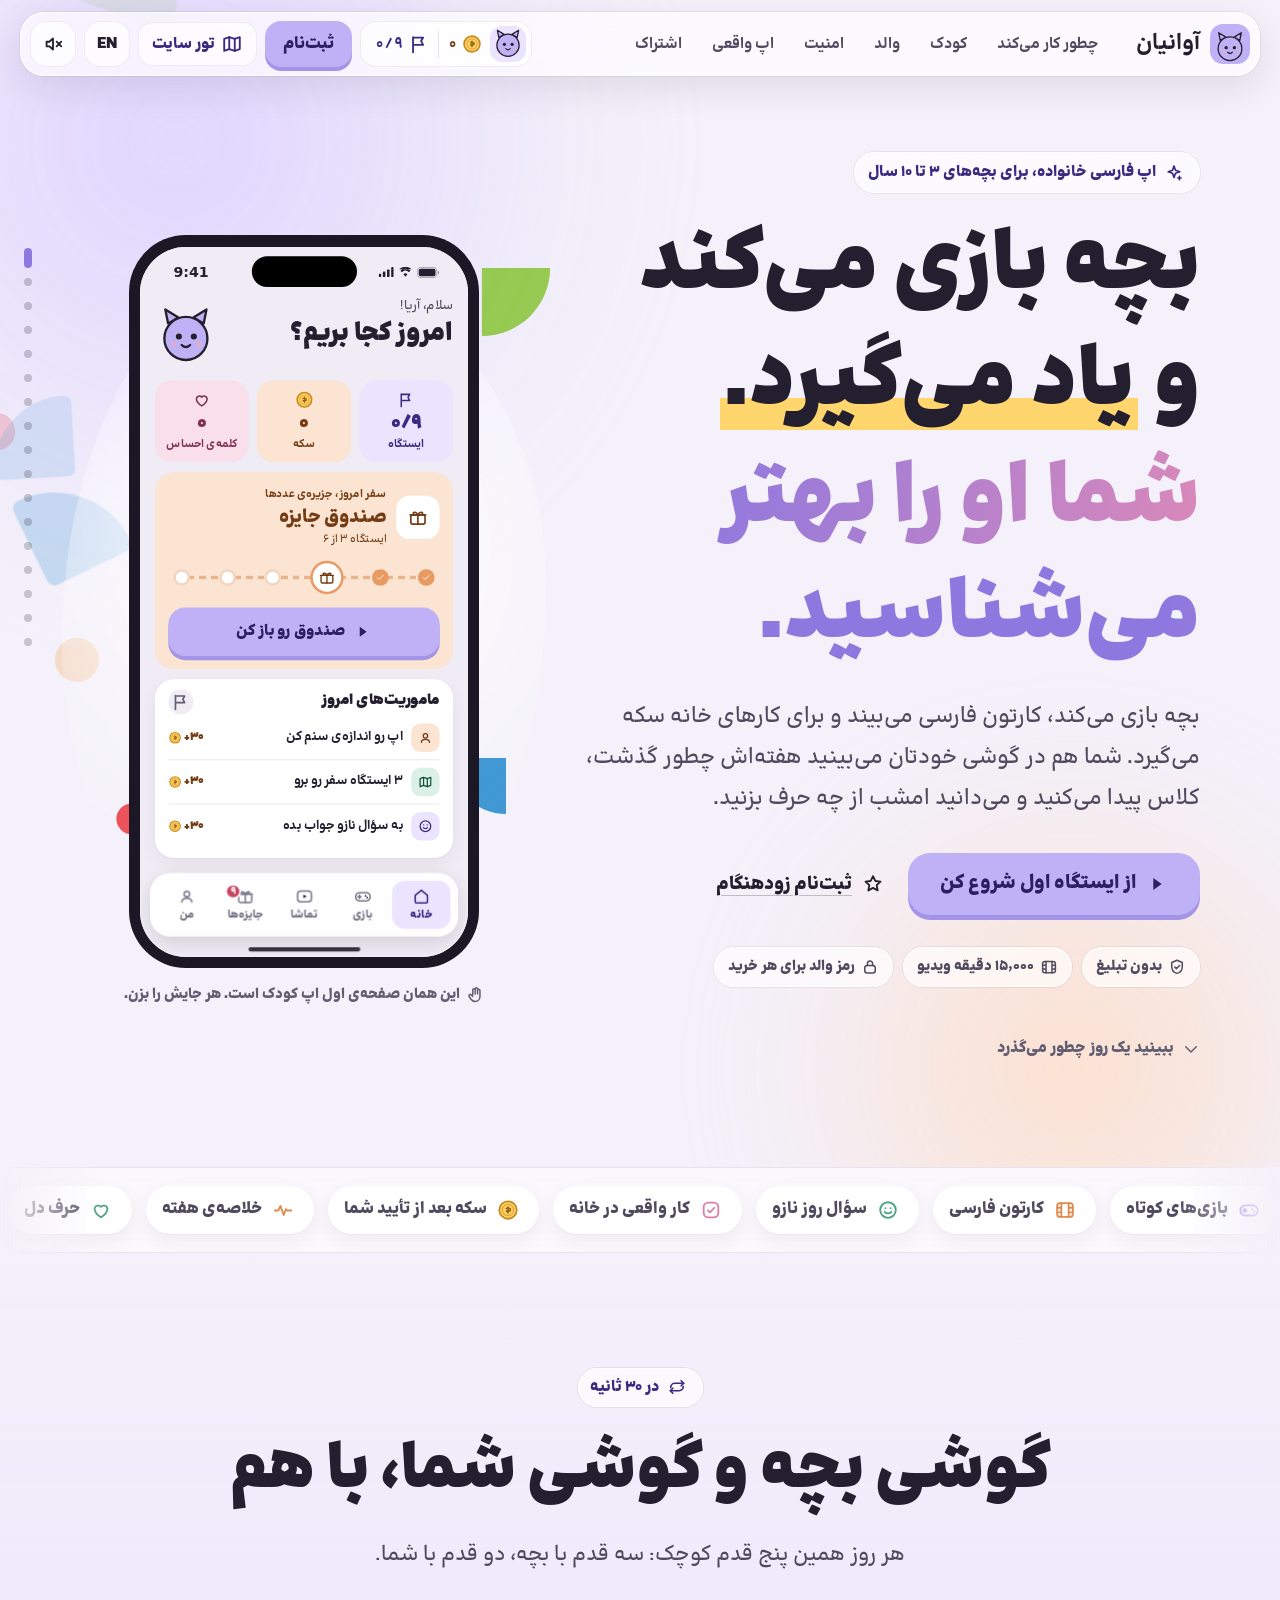
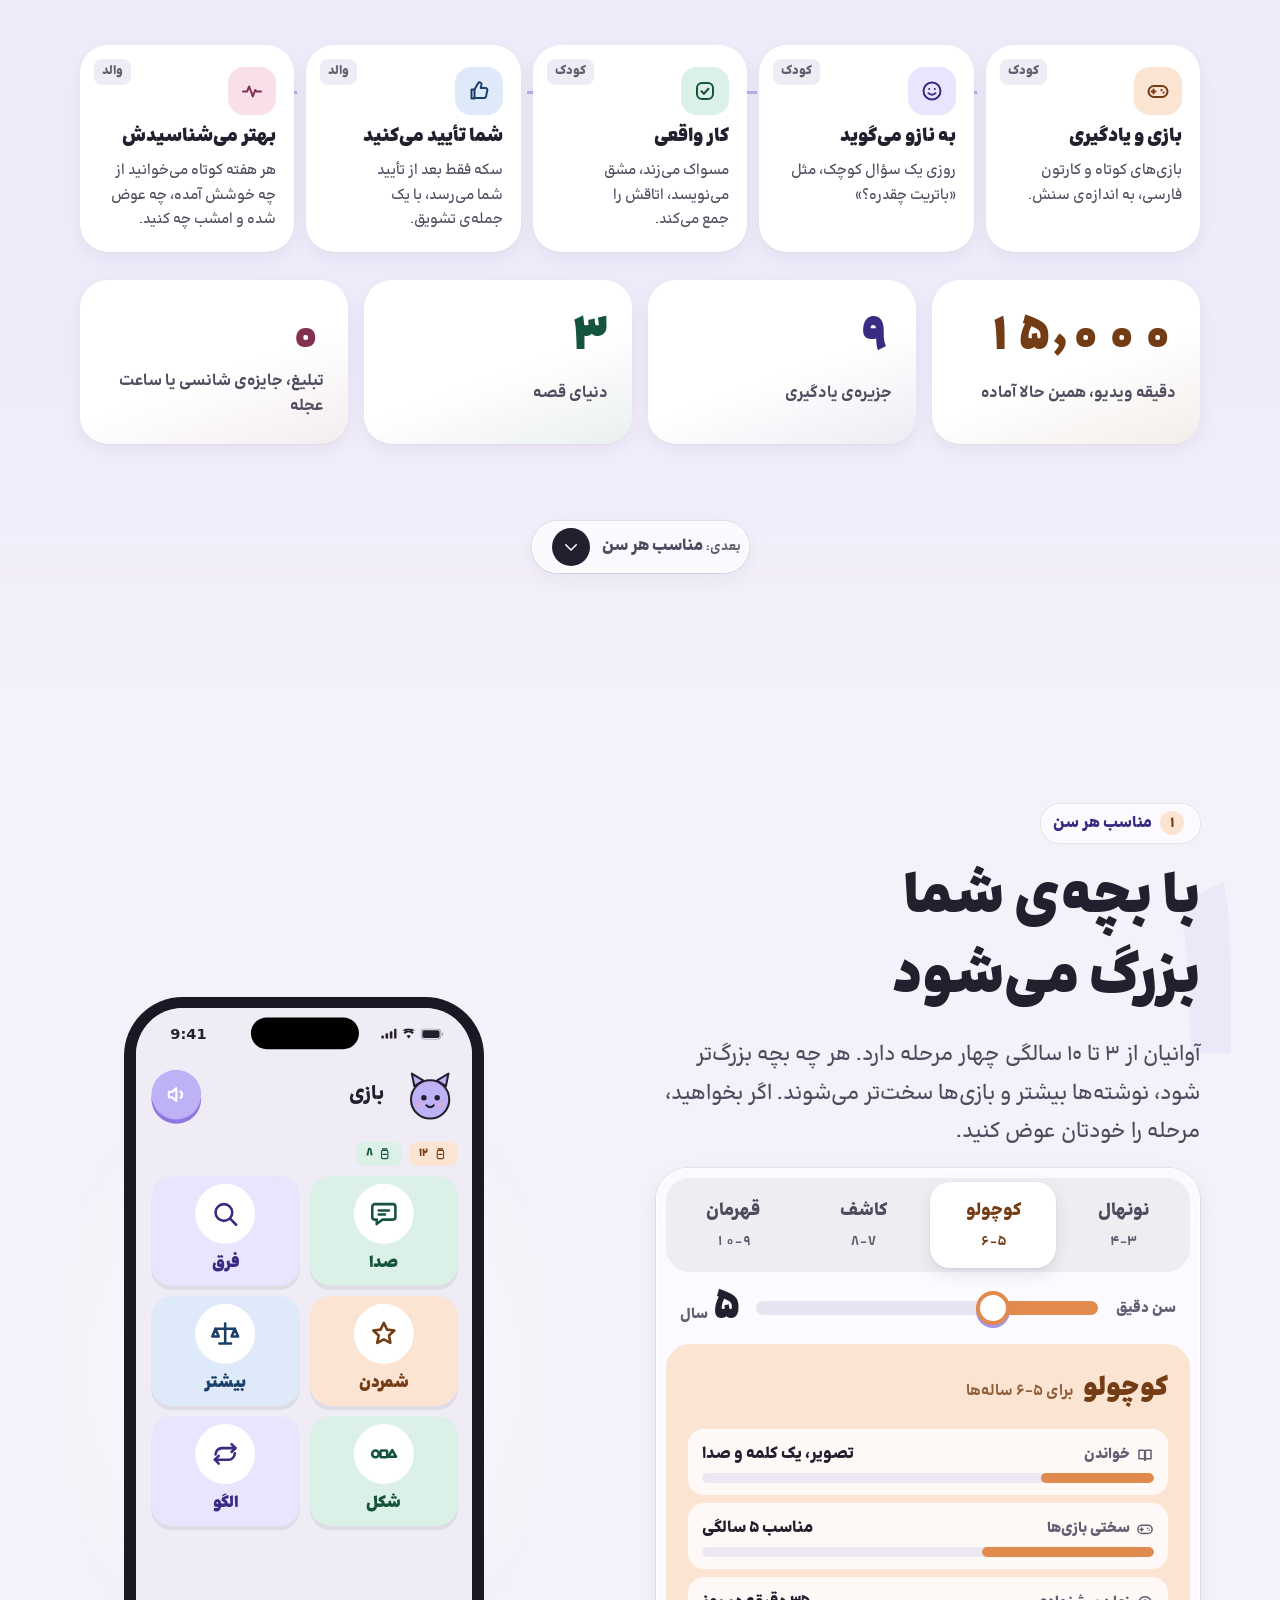
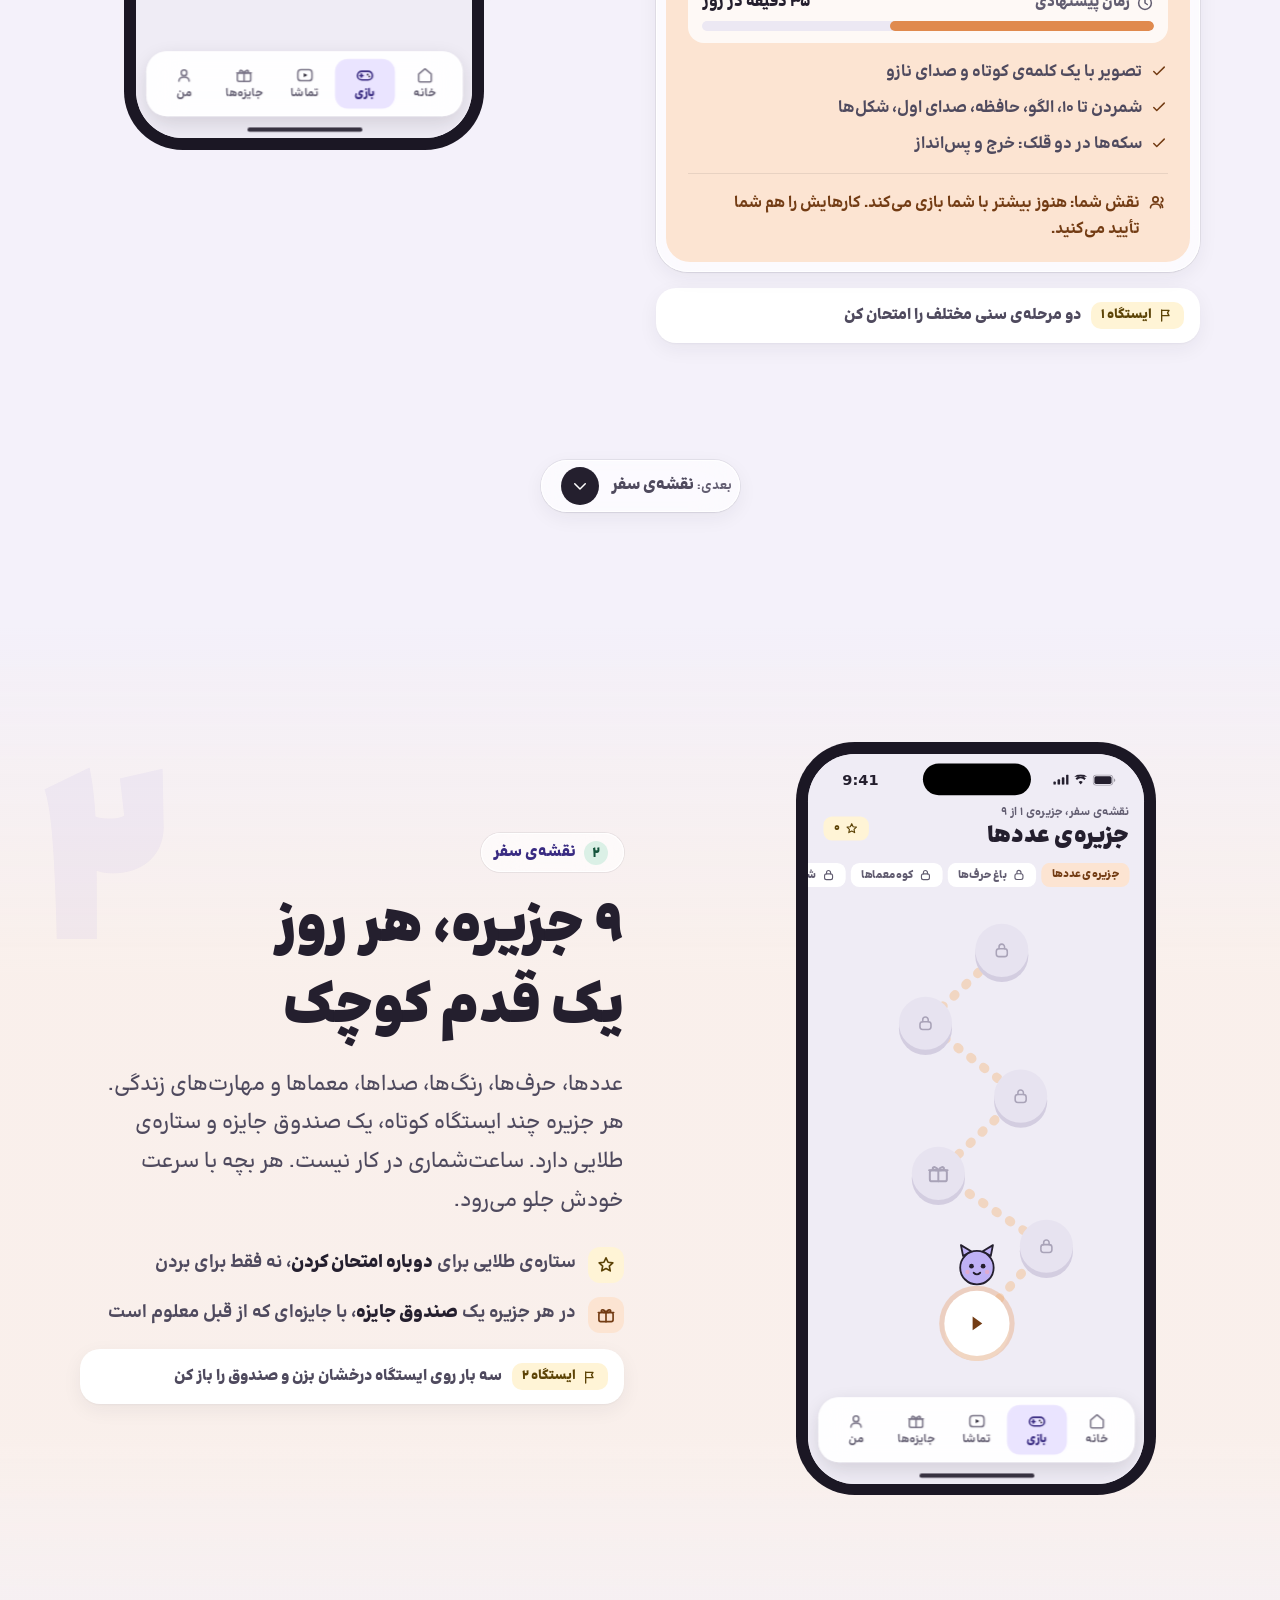
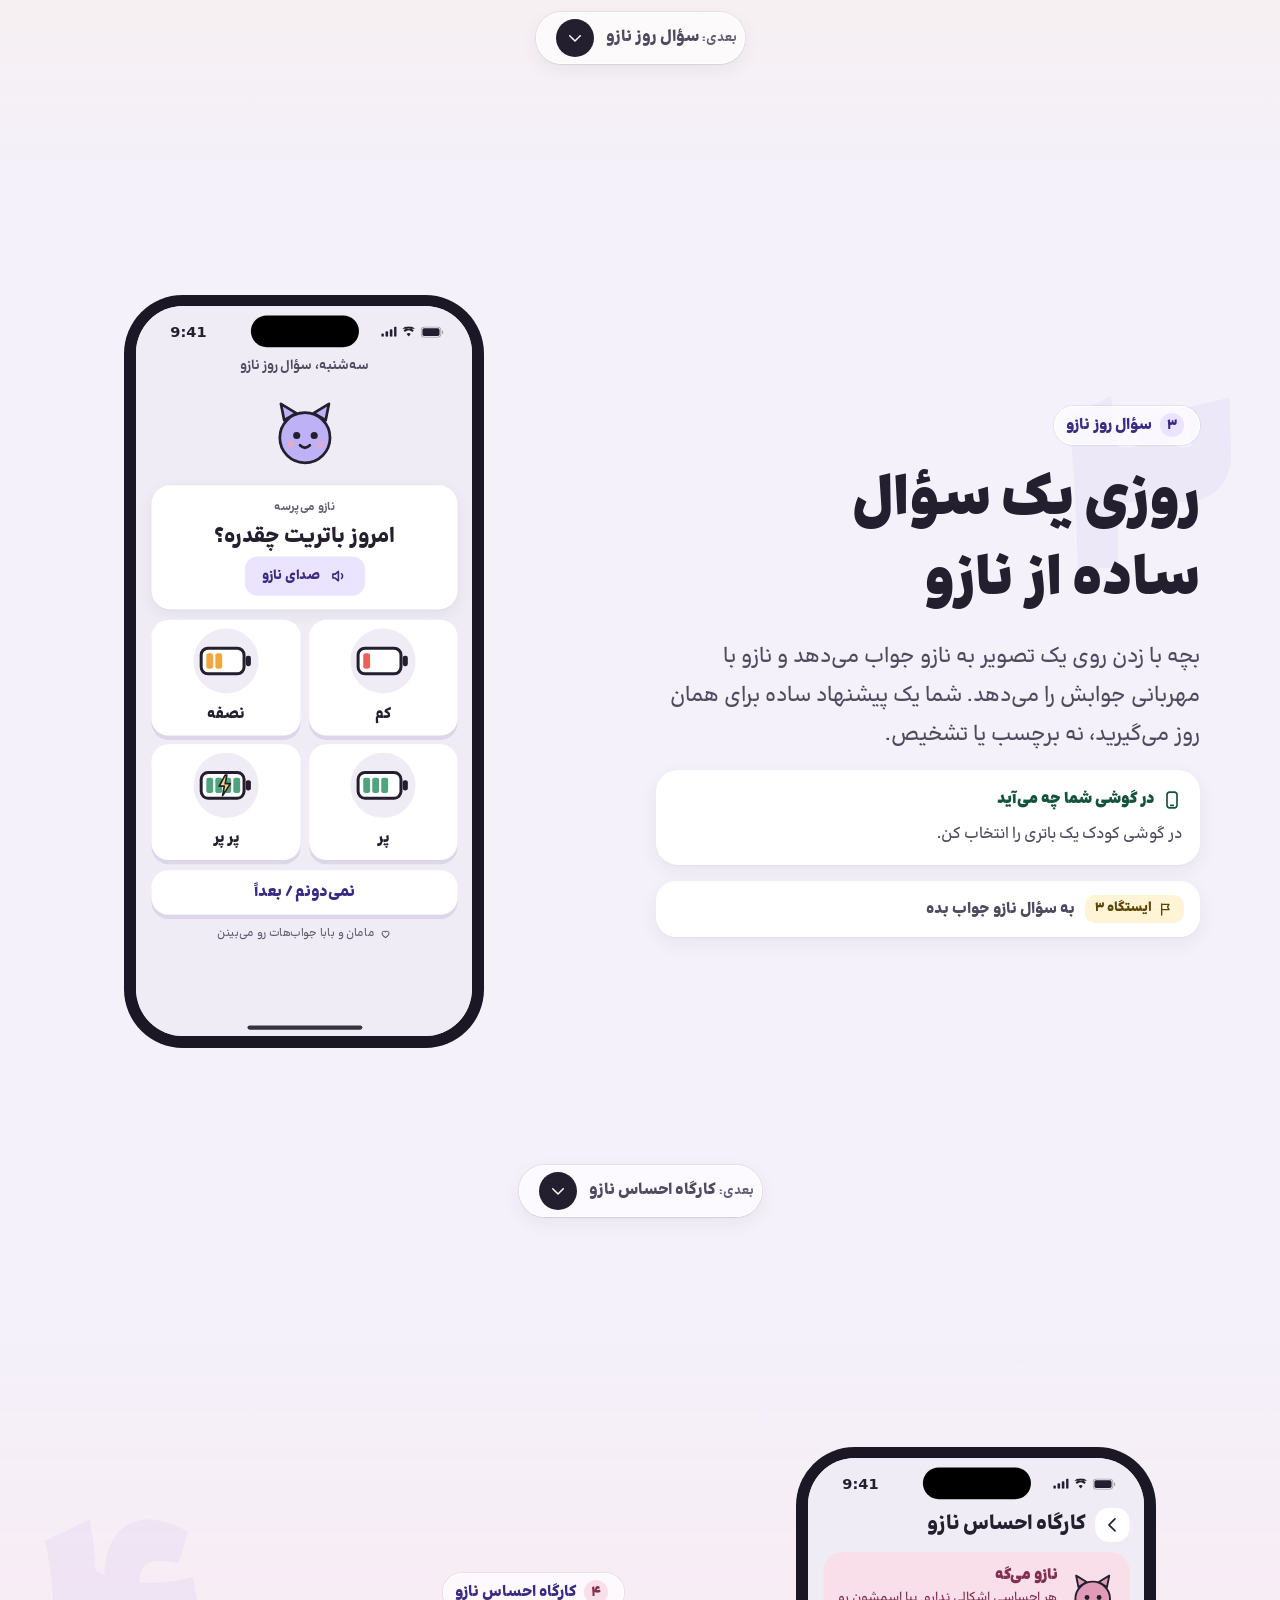
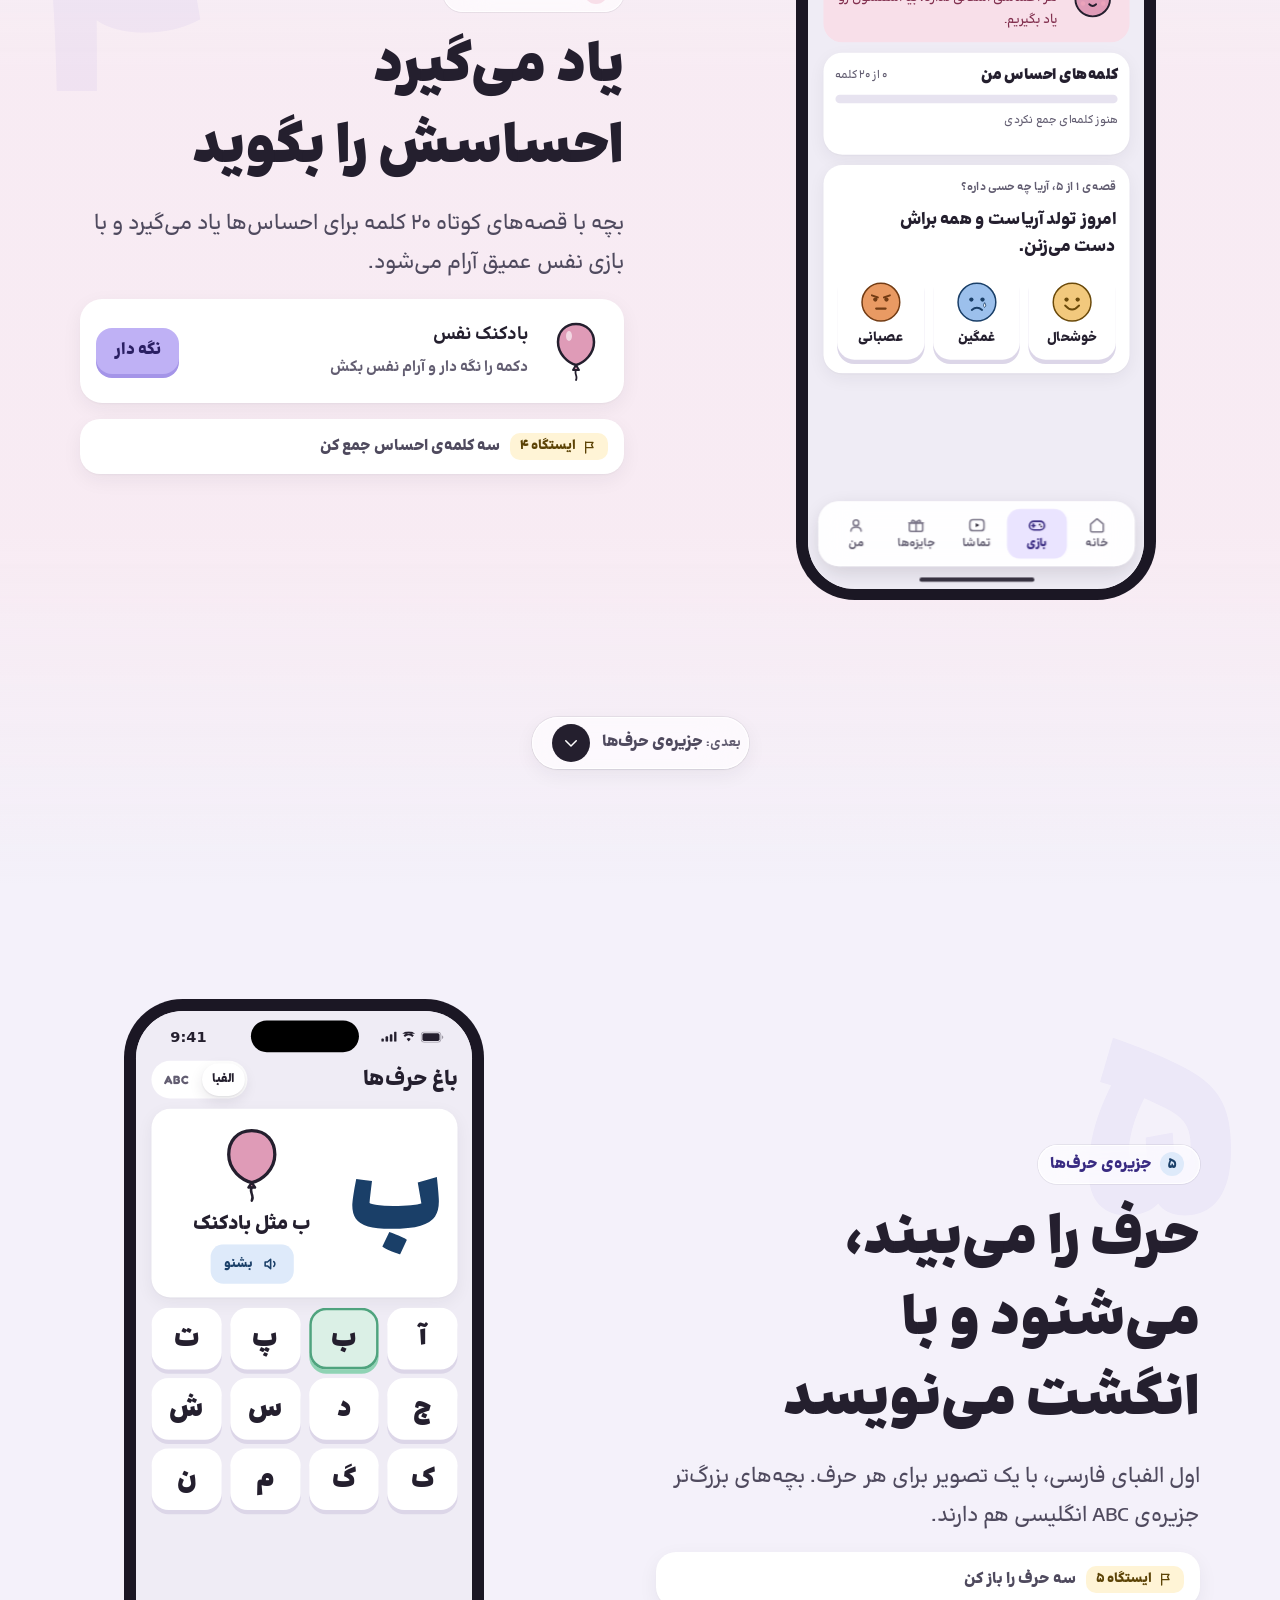
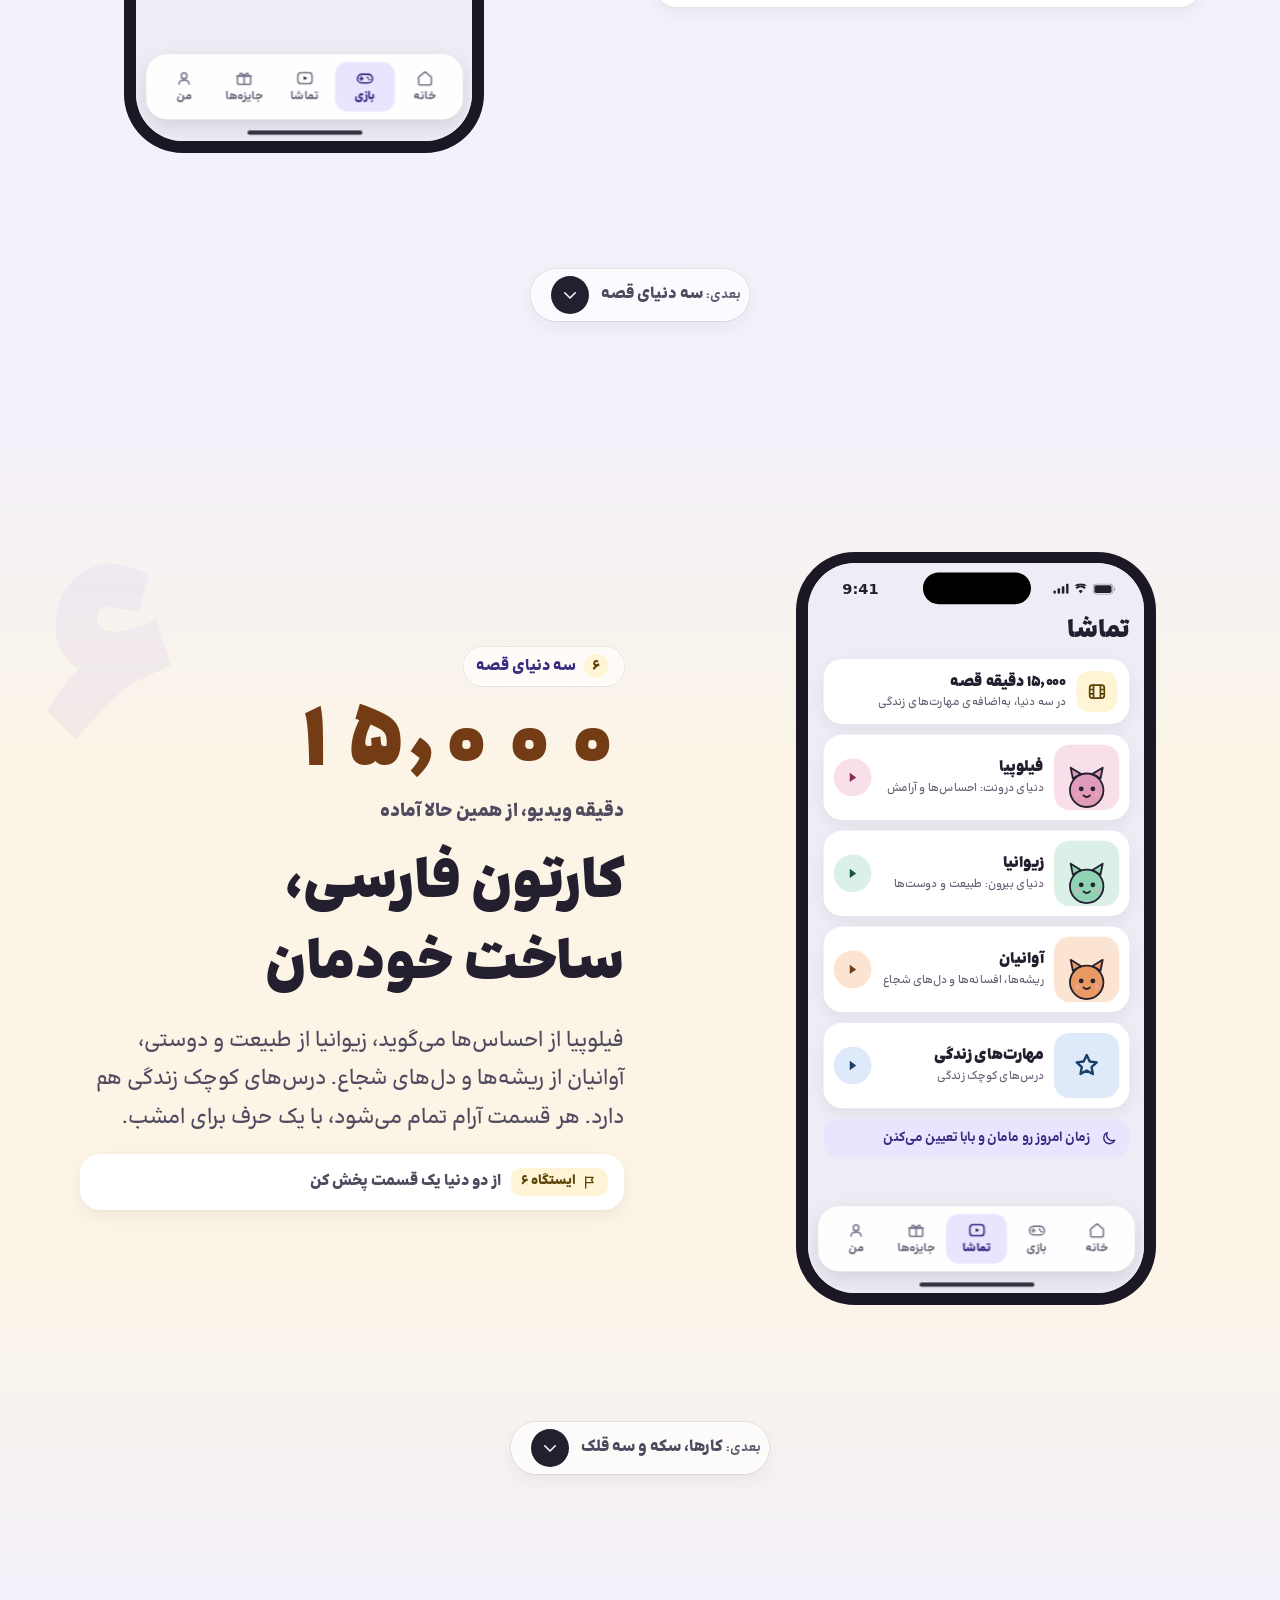
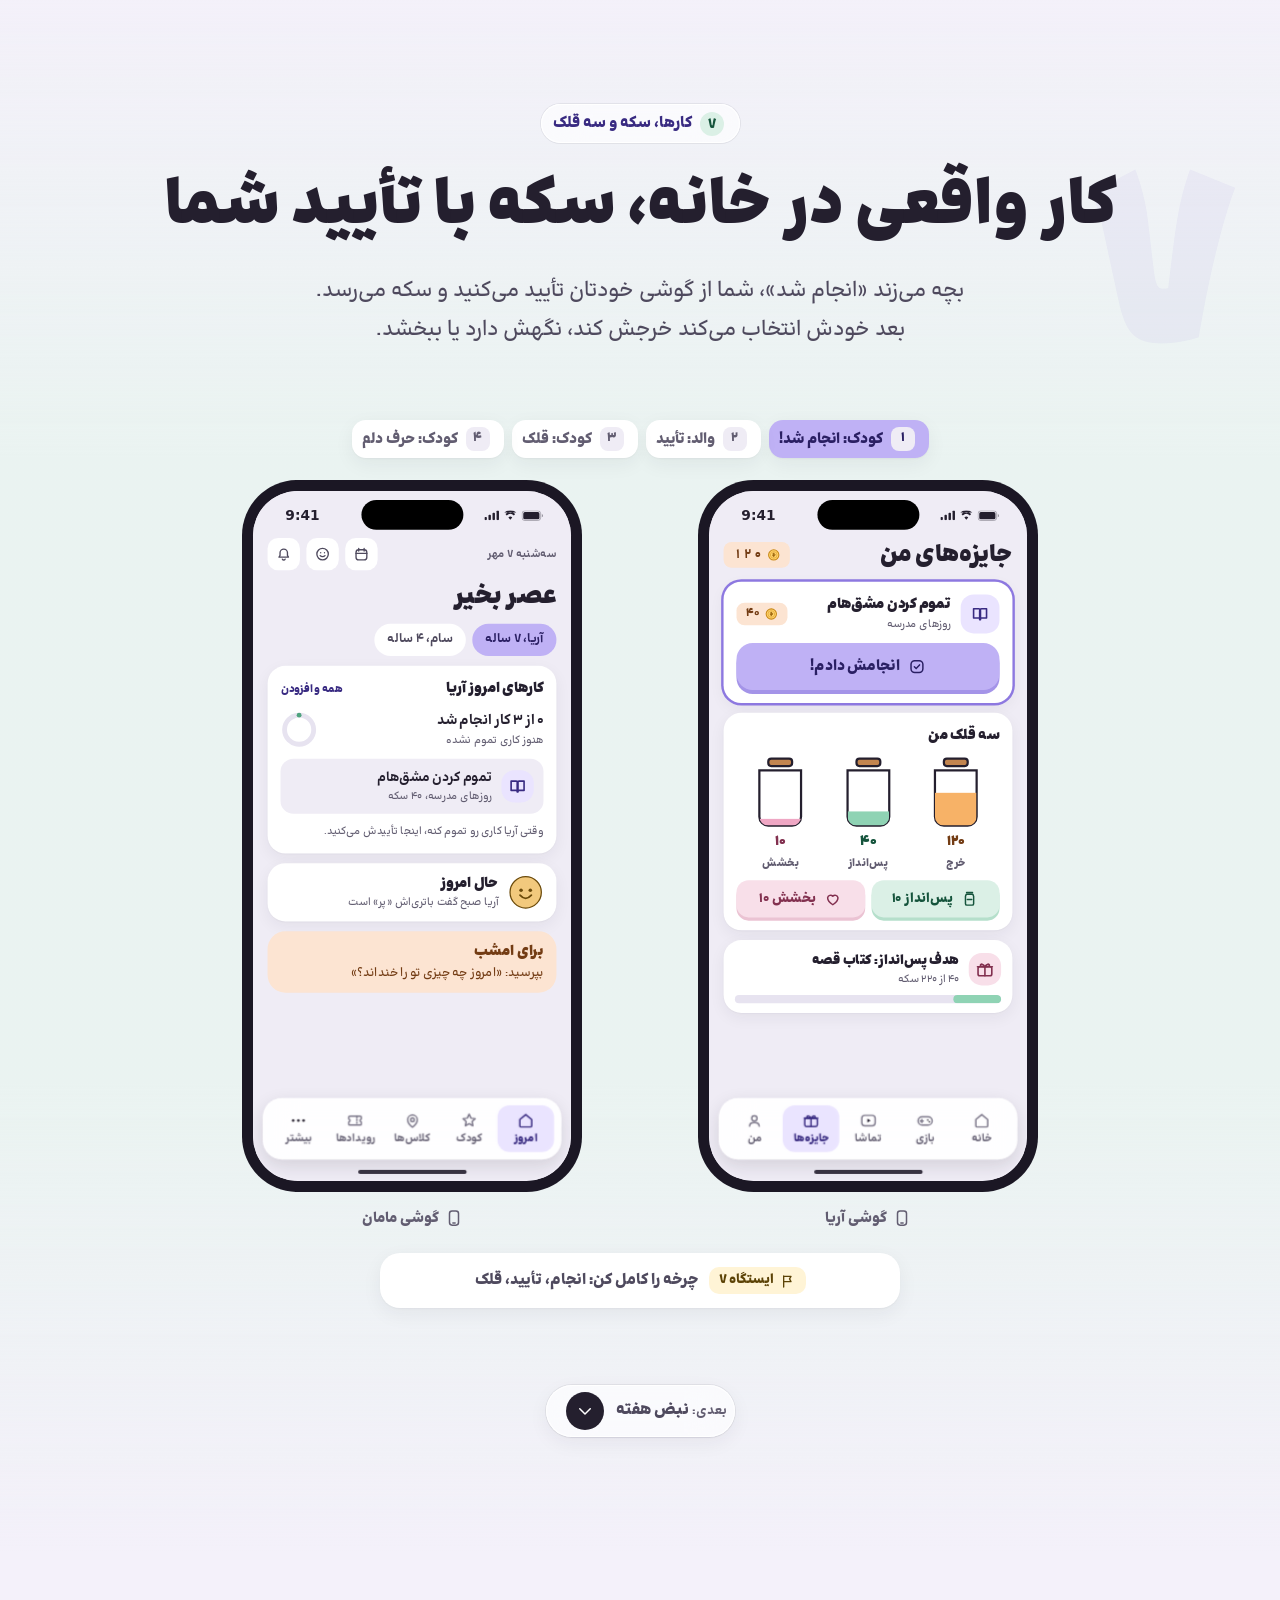
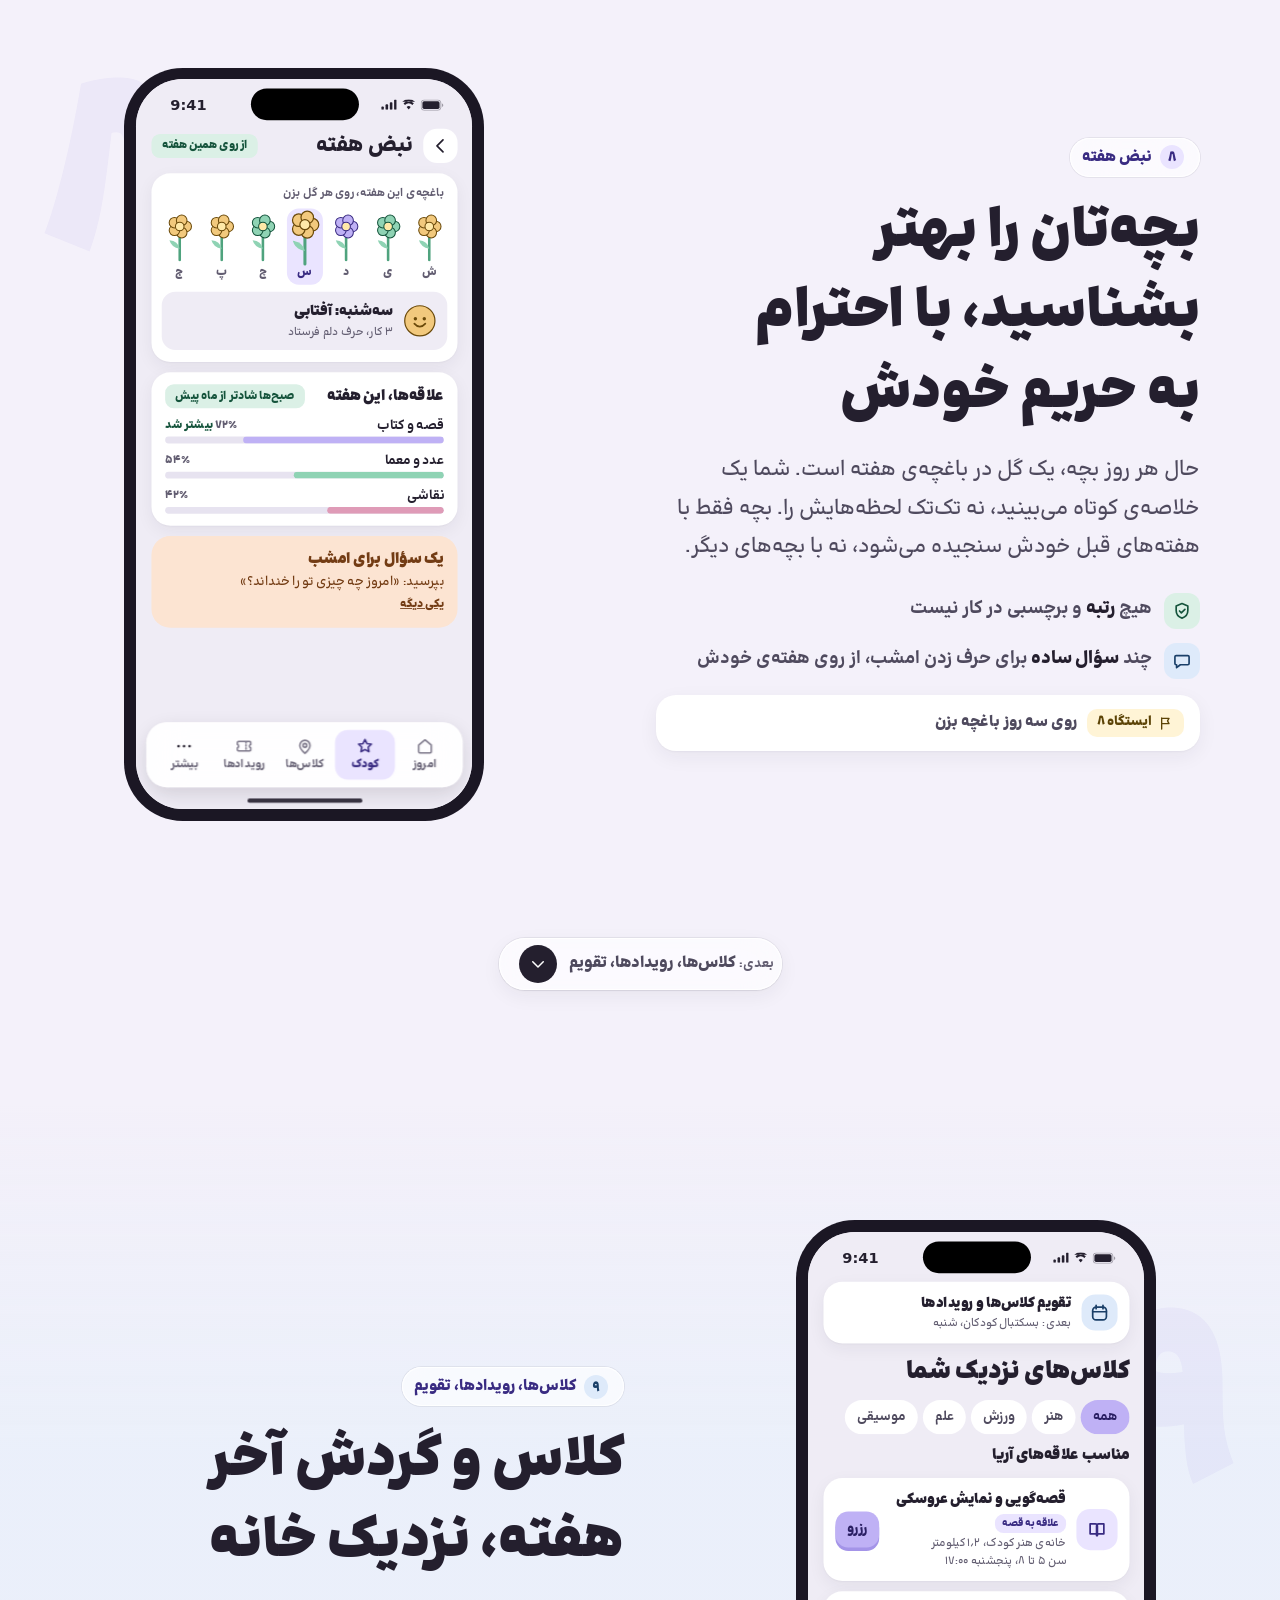
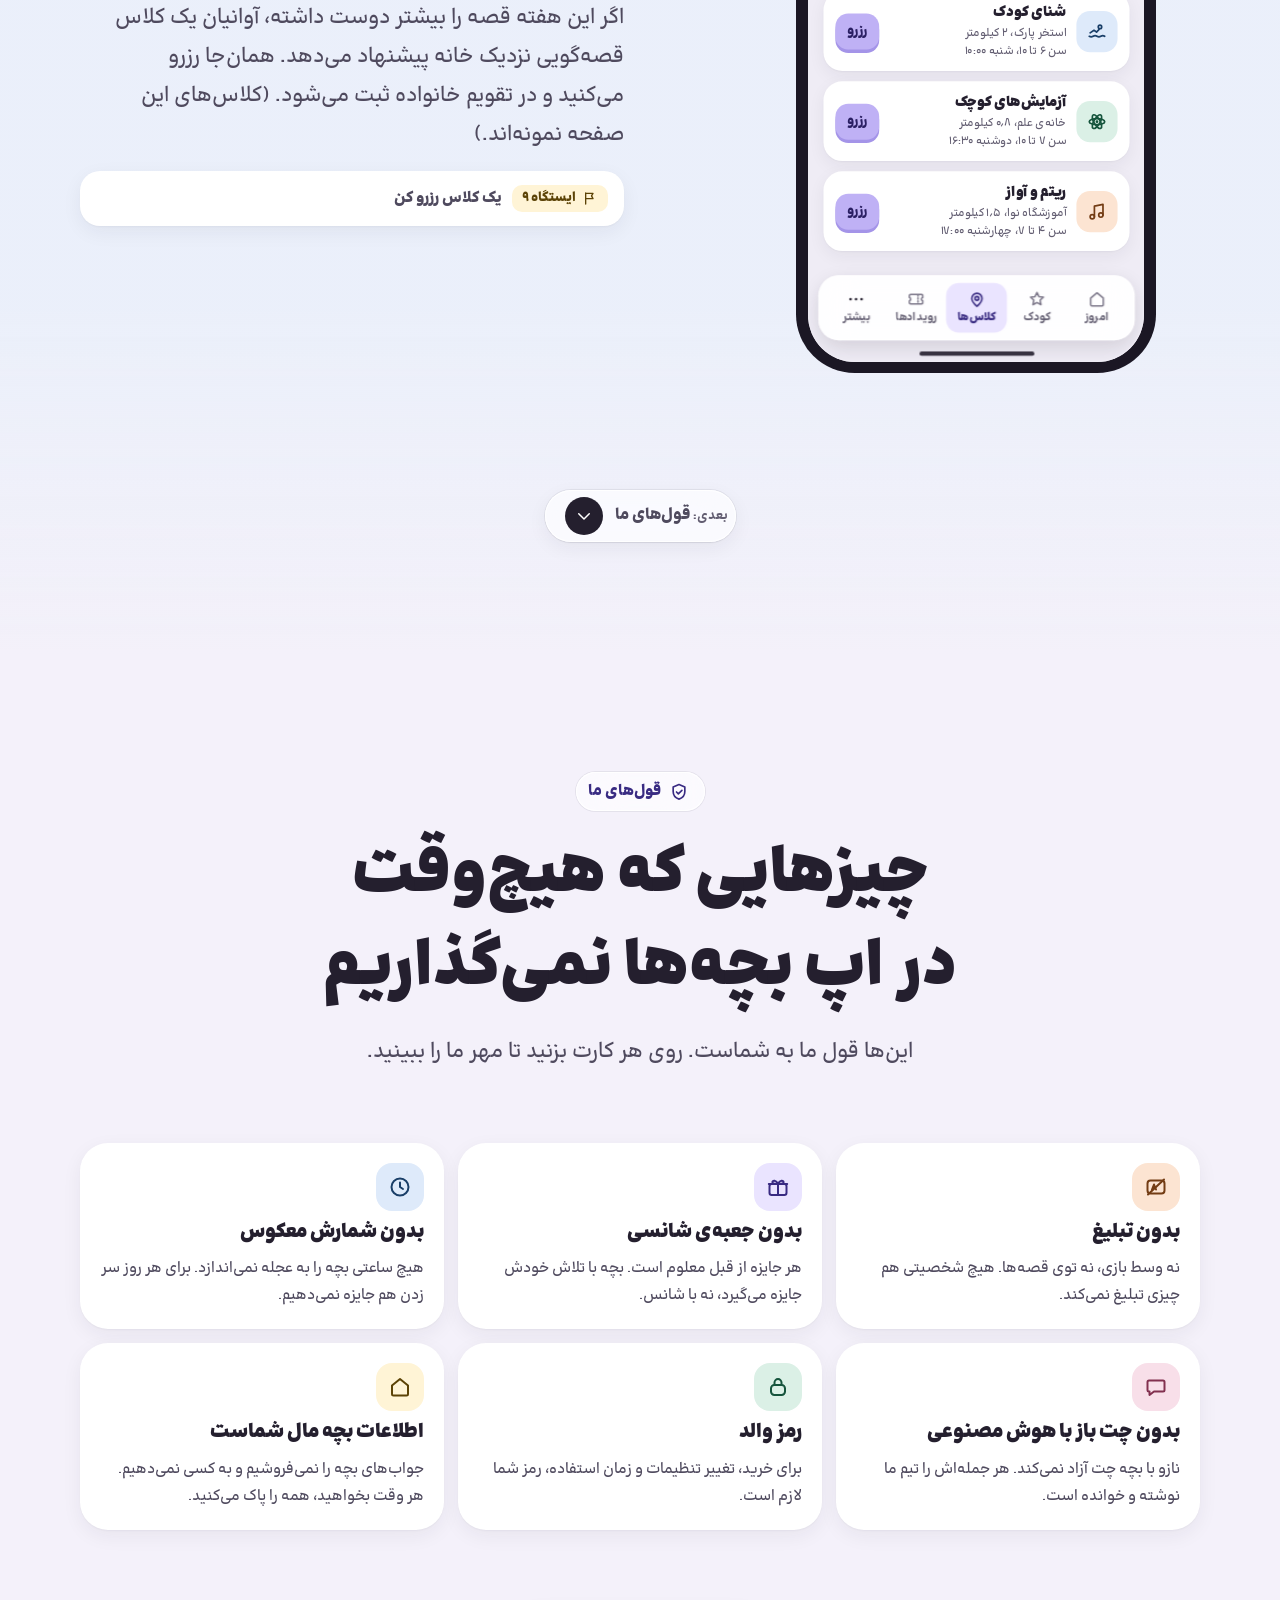
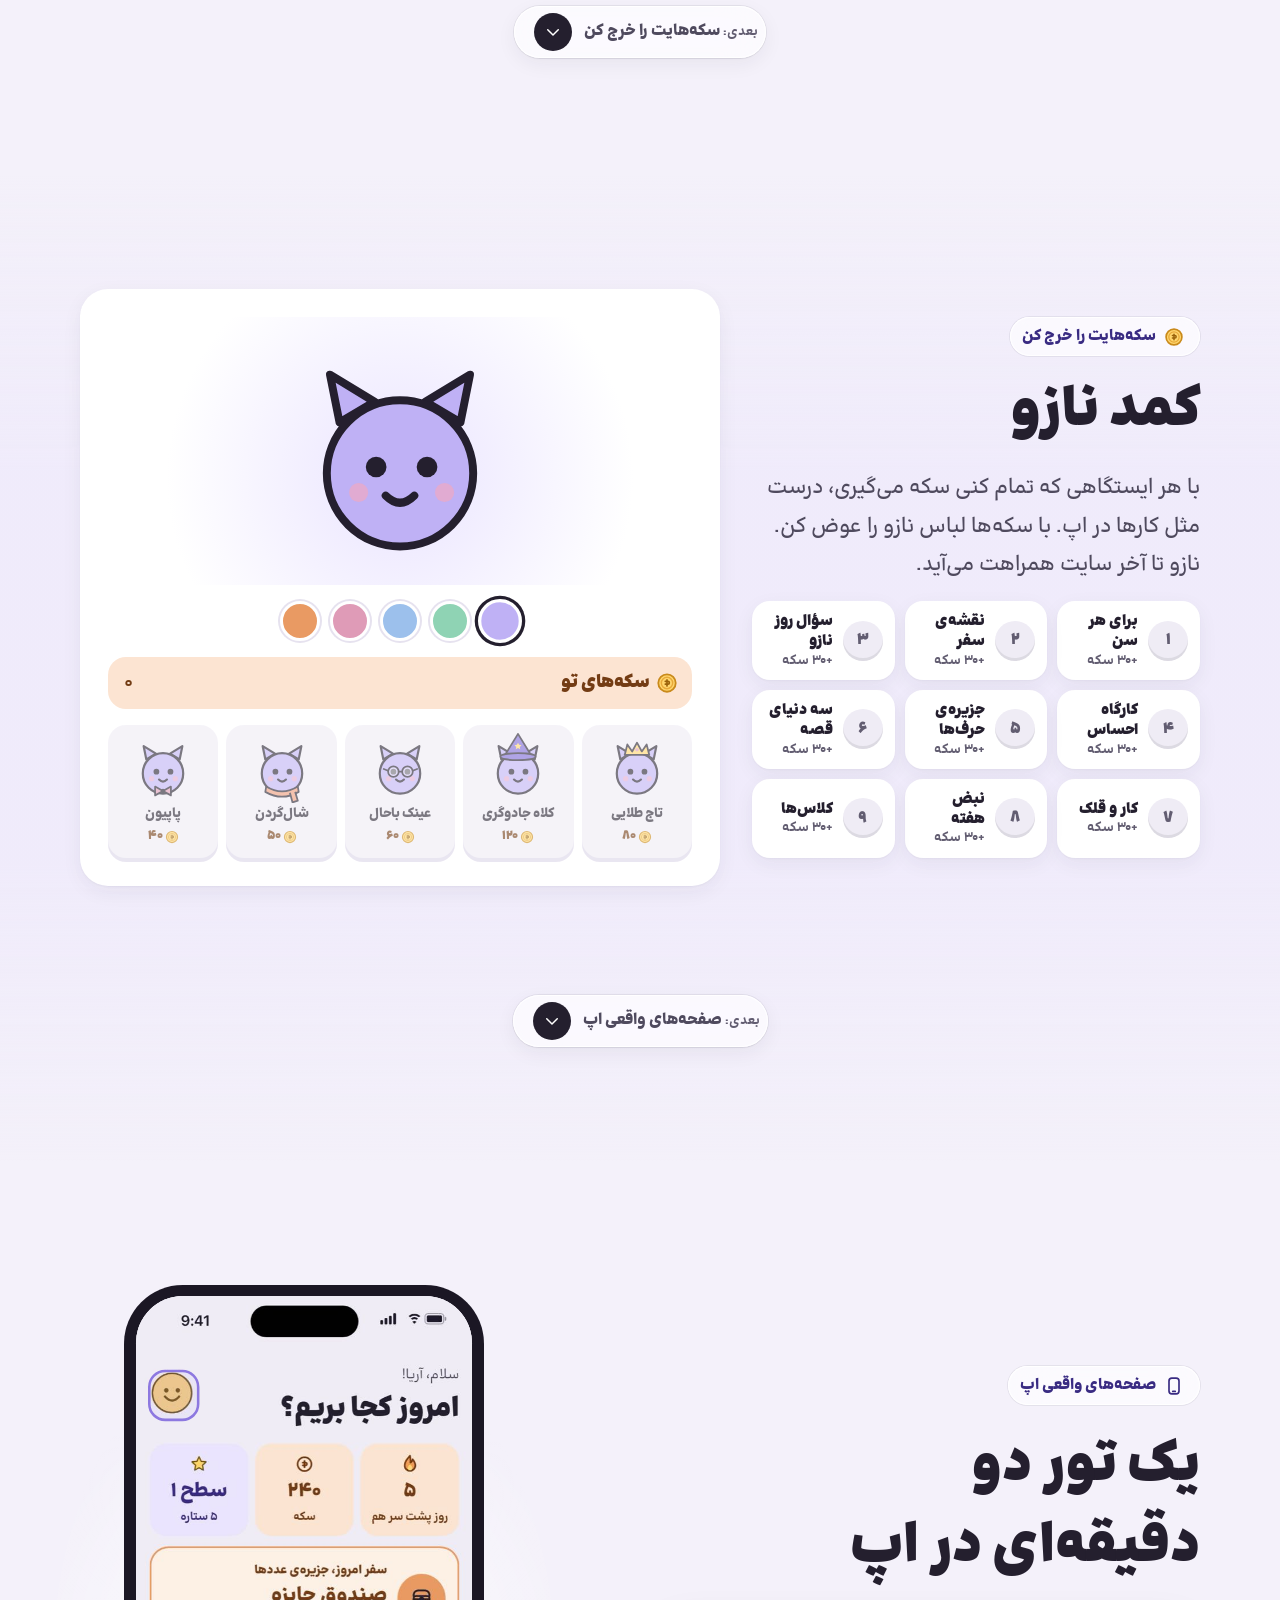
==== commit 8d77b1ab: "Add files via upload" ====
--- a/index.html
+++ b/index.html
@@ -902,7 +902,7 @@
 /* numbers that feel like numbers */
 .stats{gap:16px}
 .statbig{padding:30px 24px 26px;overflow:hidden;background:linear-gradient(160deg,var(--card) 55%,color-mix(in srgb,var(--c-ink) 9%,var(--card)))}
-.statbig b{font-size:clamp(40px,5.4vw,68px);letter-spacing:-.02em}
+.statbig b{font-size:clamp(32px,3.7vw,56px);letter-spacing:0}
 .statbig span{font-size:15.5px;line-height:1.6}
 
 /* ======================================================================
@@ -984,6 +984,33 @@
 .nav{padding-inline:env(safe-area-inset-left,0px) env(safe-area-inset-right,0px);inset-block-start:calc(12px + env(safe-area-inset-top,0px))}
 @media (max-width:520px){.nav{inset-block-start:calc(8px + env(safe-area-inset-top,0px))}}
 footer{padding-bottom:calc(140px + env(safe-area-inset-bottom,0px))}
+
+/* ======================================================================
+   v3 · phone fixes from a real iPhone screenshot
+   ====================================================================== */
+/* stat cards: numbers sized to the card, labels wrap inside it */
+.statbig{min-width:0}
+.statbig b{white-space:nowrap;max-width:100%}
+.statbig span{min-width:0;overflow-wrap:anywhere}
+@media (max-width:760px){
+  .stats{gap:12px}
+  .statbig{padding:20px 16px 18px;border-radius:22px;align-content:start;gap:6px}
+  .statbig b{font-size:clamp(28px,8.6vw,38px);line-height:1.25;letter-spacing:0}
+  .statbig span{font-size:14.5px;line-height:1.65}
+}
+@media (max-width:360px){.statbig{padding:16px 12px}.statbig b{font-size:26px}.statbig span{font-size:13.5px}}
+/* progress segments live inside the glass bar, not hanging below it */
+.navprog{bottom:6px;inset-inline:26px;height:3px;border-radius:2px;overflow:hidden}
+@media (max-width:520px){.navprog{inset-inline:20px;bottom:5px}}
+/* on phones the dock already says what is next, so the in-page pill steps aside */
+@media (max-width:760px){body.dockOn .nextcue{display:none}.nextcue{margin-top:36px}}
+/* touch screens: no blur-in on headings (it janks on iOS), no hover-only effects */
+@media (hover:none){
+  html.mo main>section:not(.hero) .h2:not(.rv){filter:none}
+  .band .track{animation-duration:60s}
+}
+/* every card keeps its text inside, whatever the language or font size */
+.lstep,.pledge,.perks li,.dcard,.plan,.card{min-width:0;overflow-wrap:anywhere}
 </style>
 </head>
 <body>
@@ -2283,7 +2310,7 @@
   $$('main > section').forEach(s => io.observe(s));
   window.paintDock = () => {
     const nx = G.done.indexOf(0), si = ST.findIndex(s => s.id === cur), hide = !cur || ['top', 'join', 'real', 'closet'].includes(cur) || nx < 0 || (si >= 0 && !G.done[si]);
-    dock.classList.toggle('away', hide); if (hide) return;
+    dock.classList.toggle('away', hide); document.body.classList.toggle('dockOn', !hide); if (hide) return;
     $('#dockTx').innerHTML = `<small>${tx(['ایستگاه بعدی', 'Next stop'])}، ${N(nx + 1)}/${N(9)}</small>${tx(ST[nx].n)}`; $('#dockGo').setAttribute('href', '#' + ST[nx].id);
   };
 }
@@ -2569,7 +2596,7 @@
     const nx = secs[i + 1], w = $(':scope > .wrap', s); let c = $('.nextcue', s);
     if (!nx || !w || s.id === 'top') { if (c) c.remove(); return }
     if (!c) { c = el('div', 'nextcue'); w.appendChild(c) }
-    c.innerHTML = `<a href="#${nx.id}"><span><small>${tx(['ادامه', 'Next'])}</small> ${label(nx)}</span><i>${ic('down', 18)}</i></a>`;
+    c.innerHTML = `<a href="#${nx.id}"><span><small>${tx(['بعدی:', 'Next:'])}</small> ${label(nx)}</span><i>${ic('down', 18)}</i></a>`;
   });
   motionInit.paint = () => { paint(); cues() }; paint(); cues();
 }
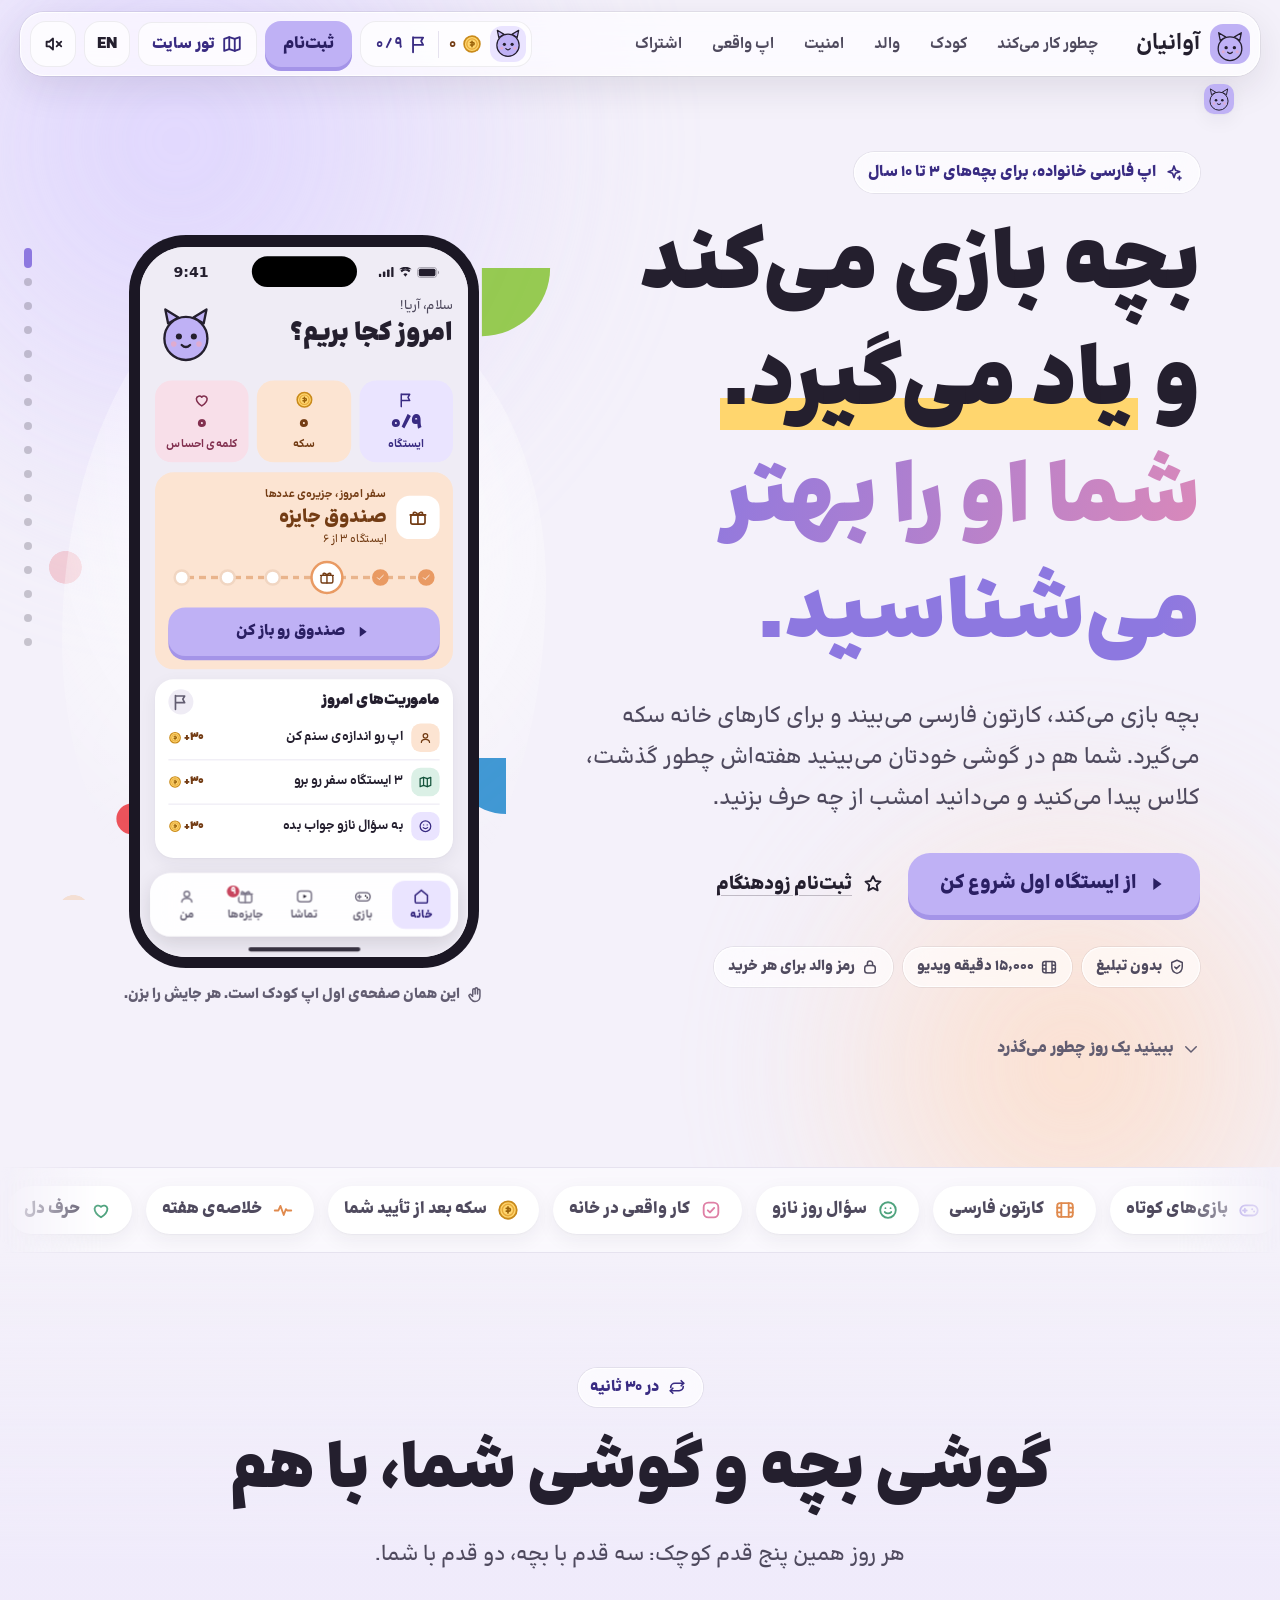
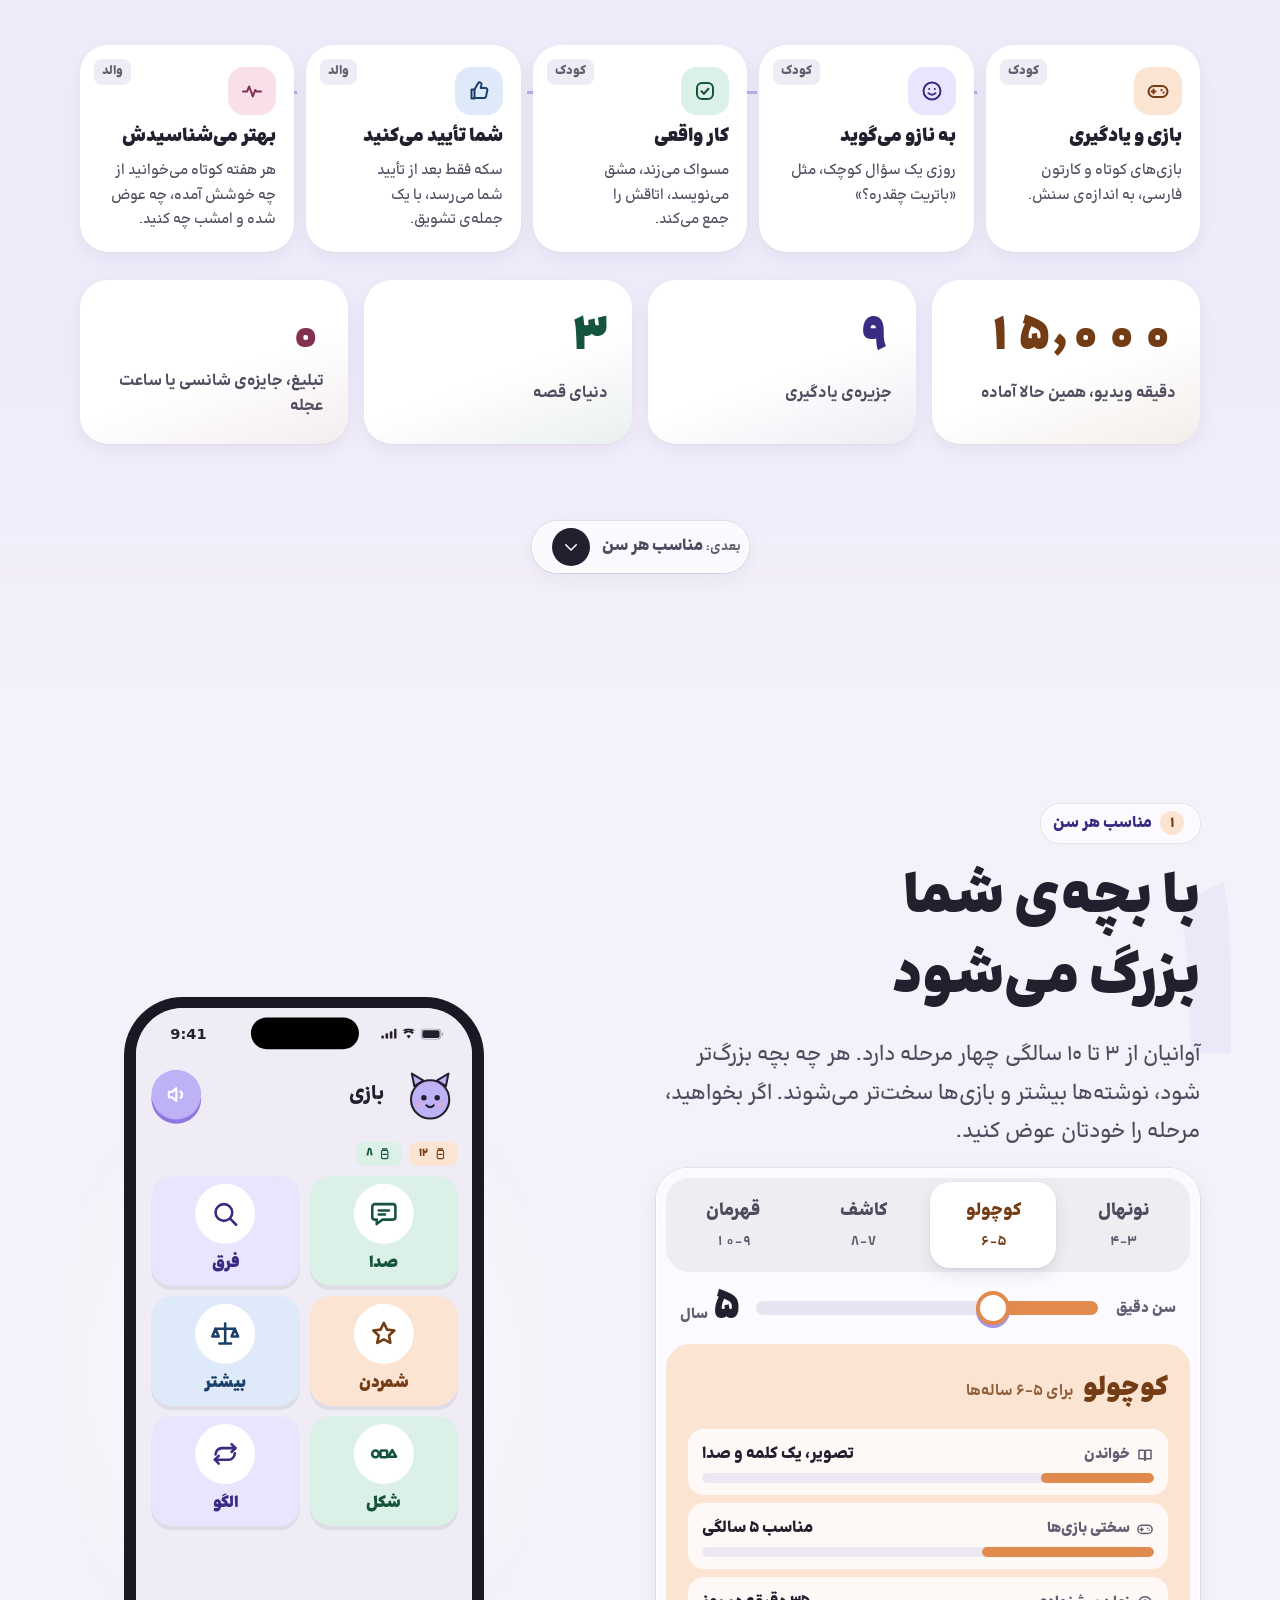
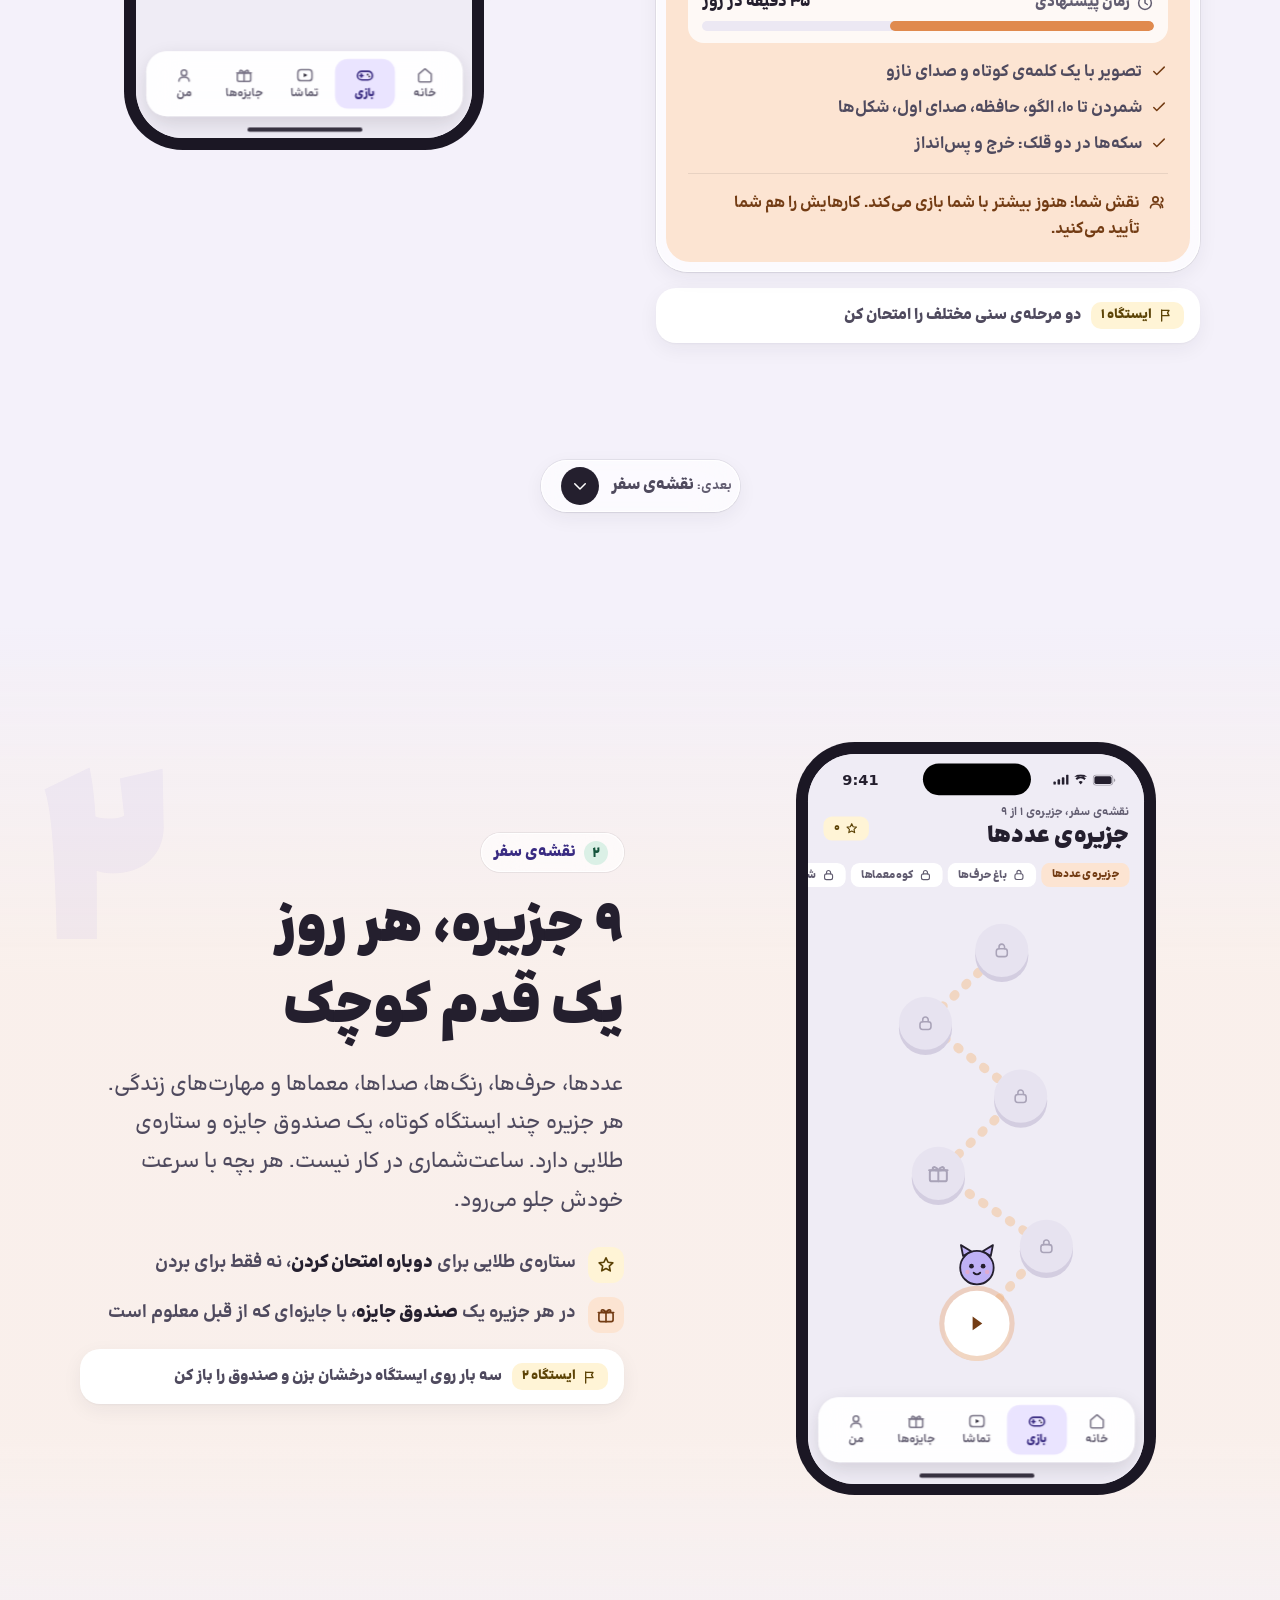
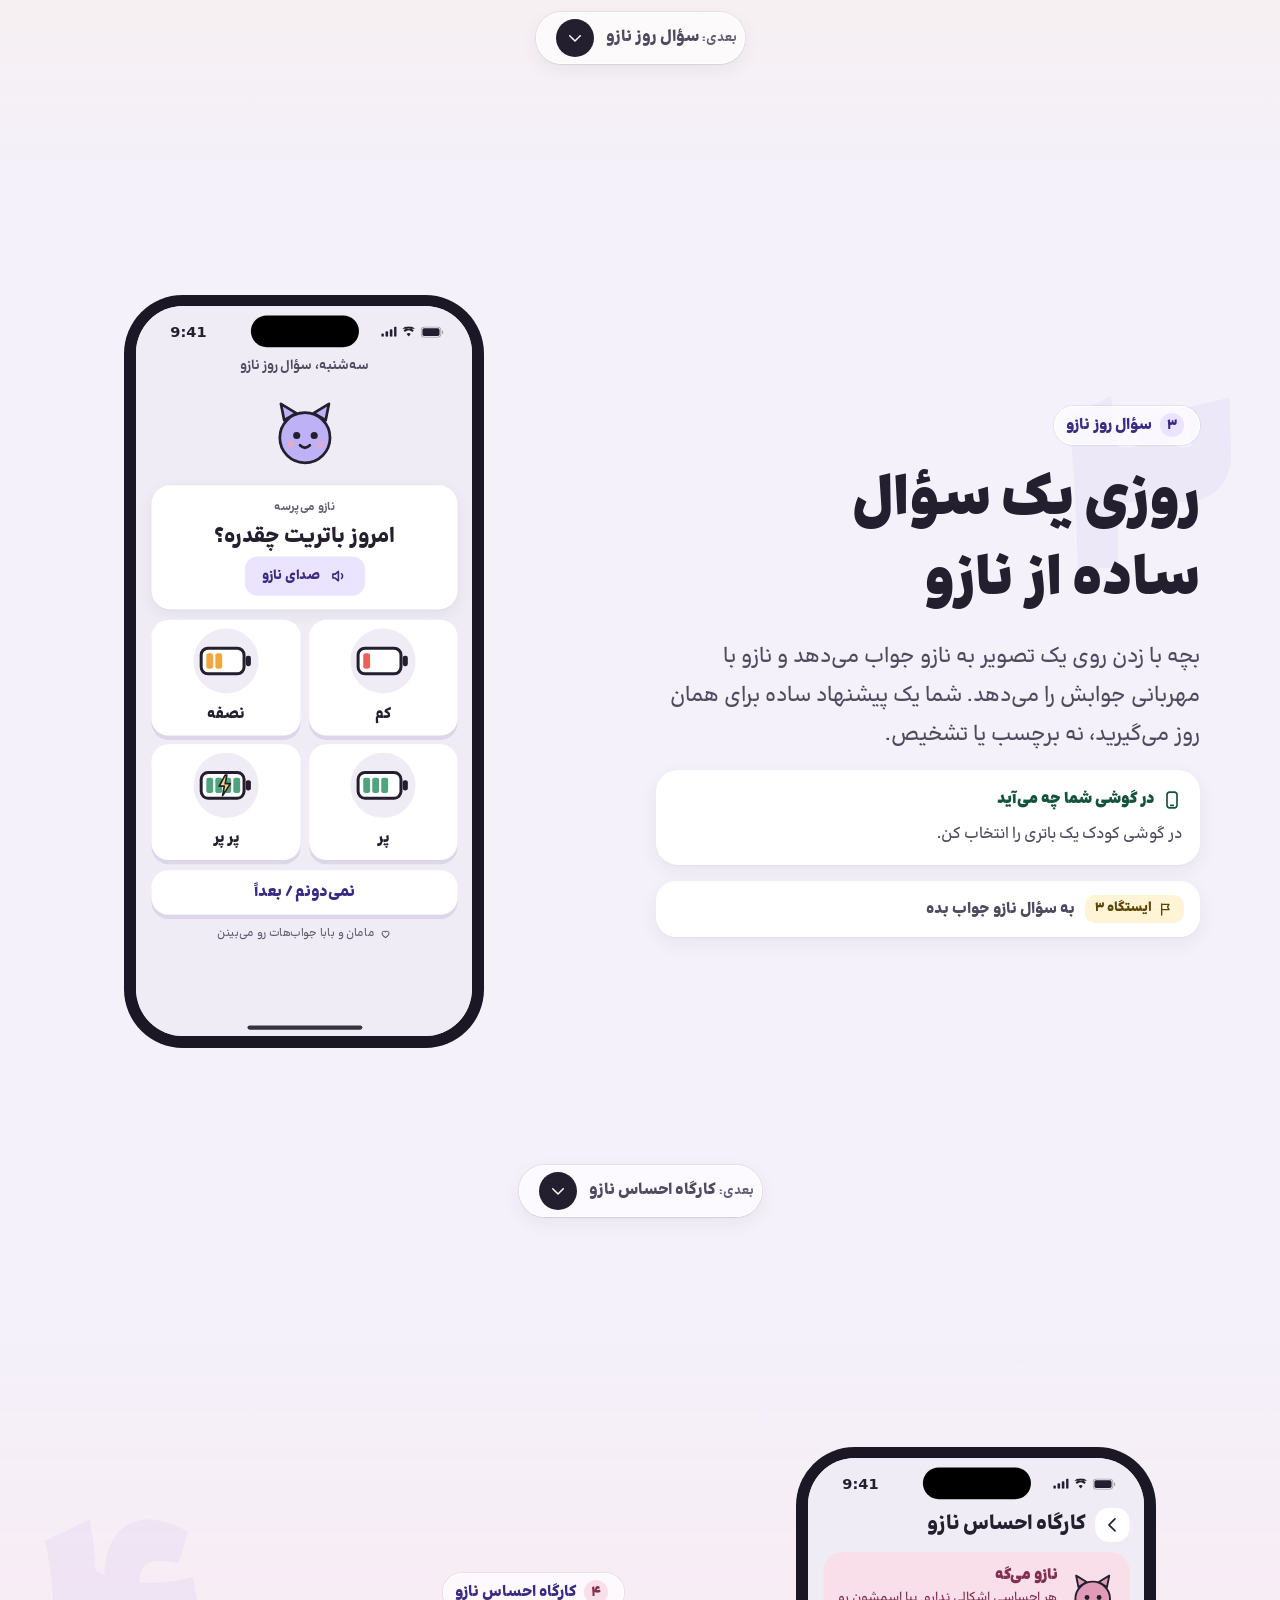
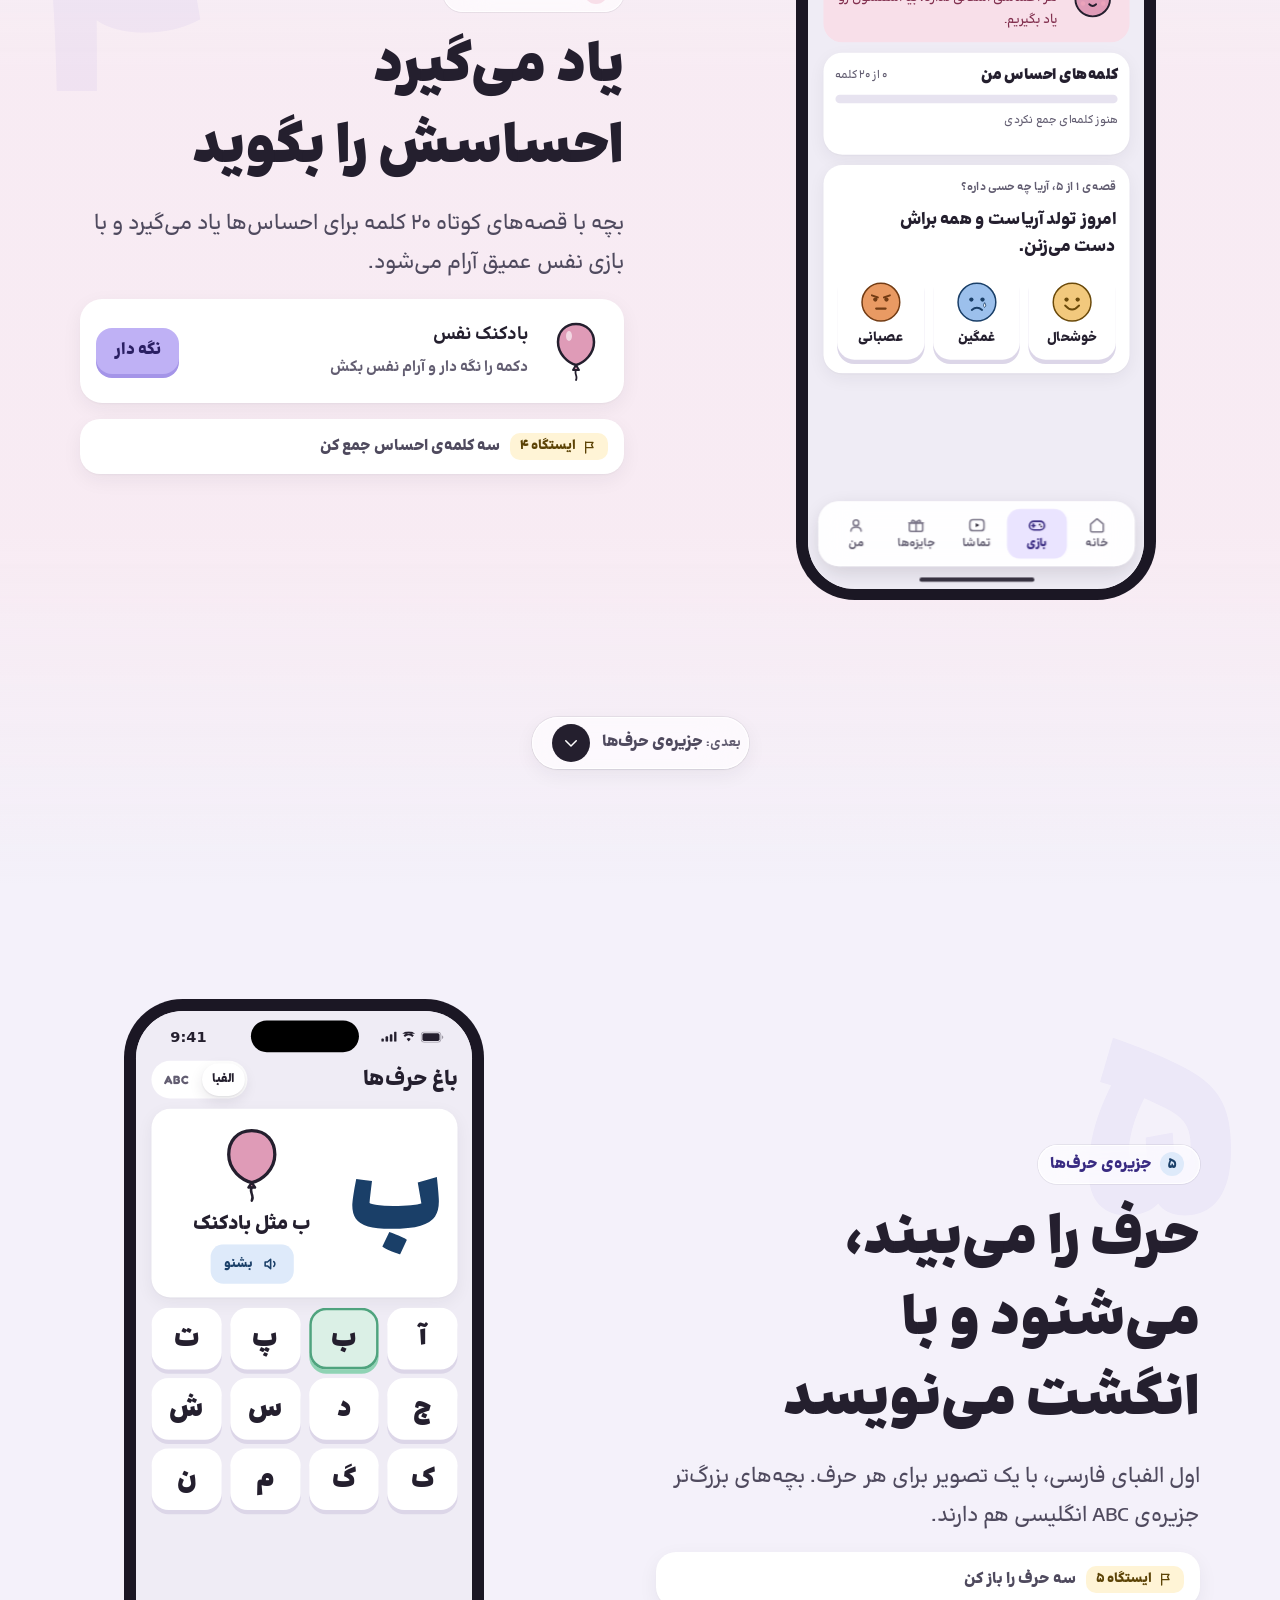
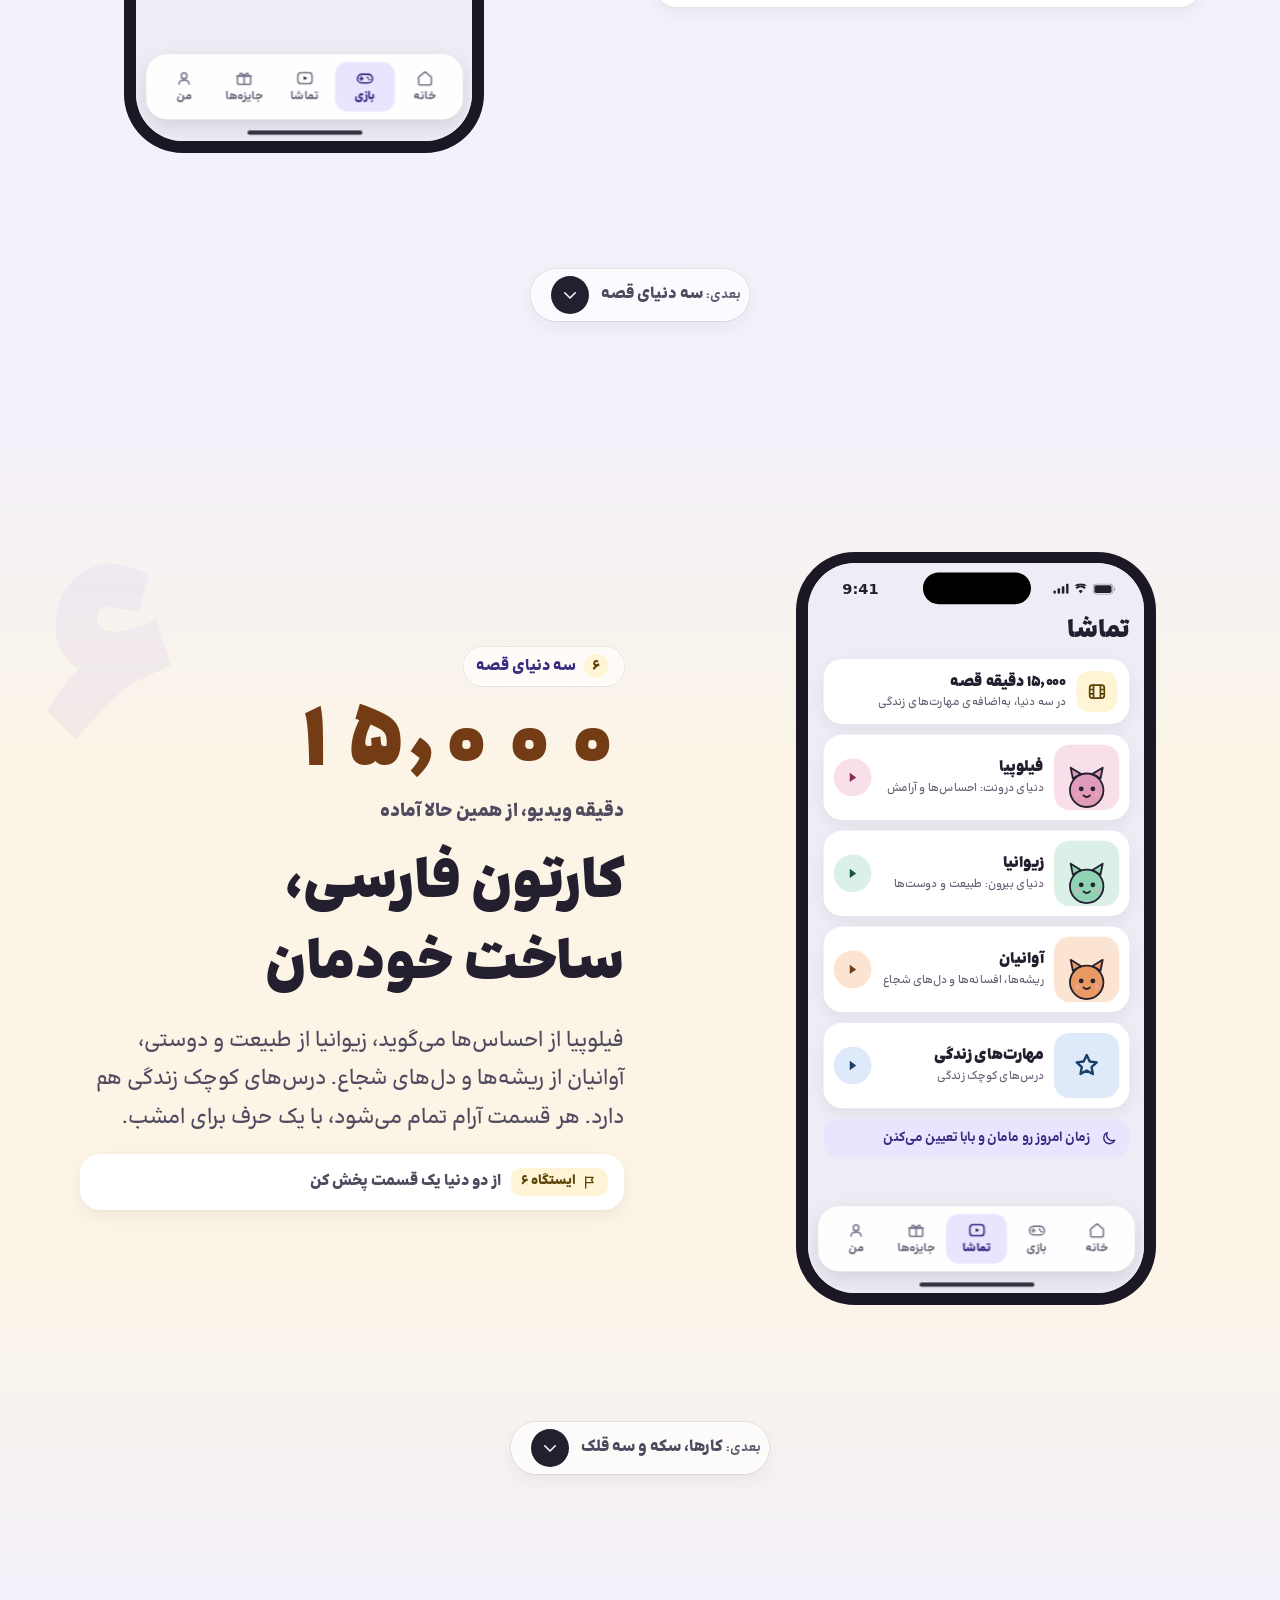
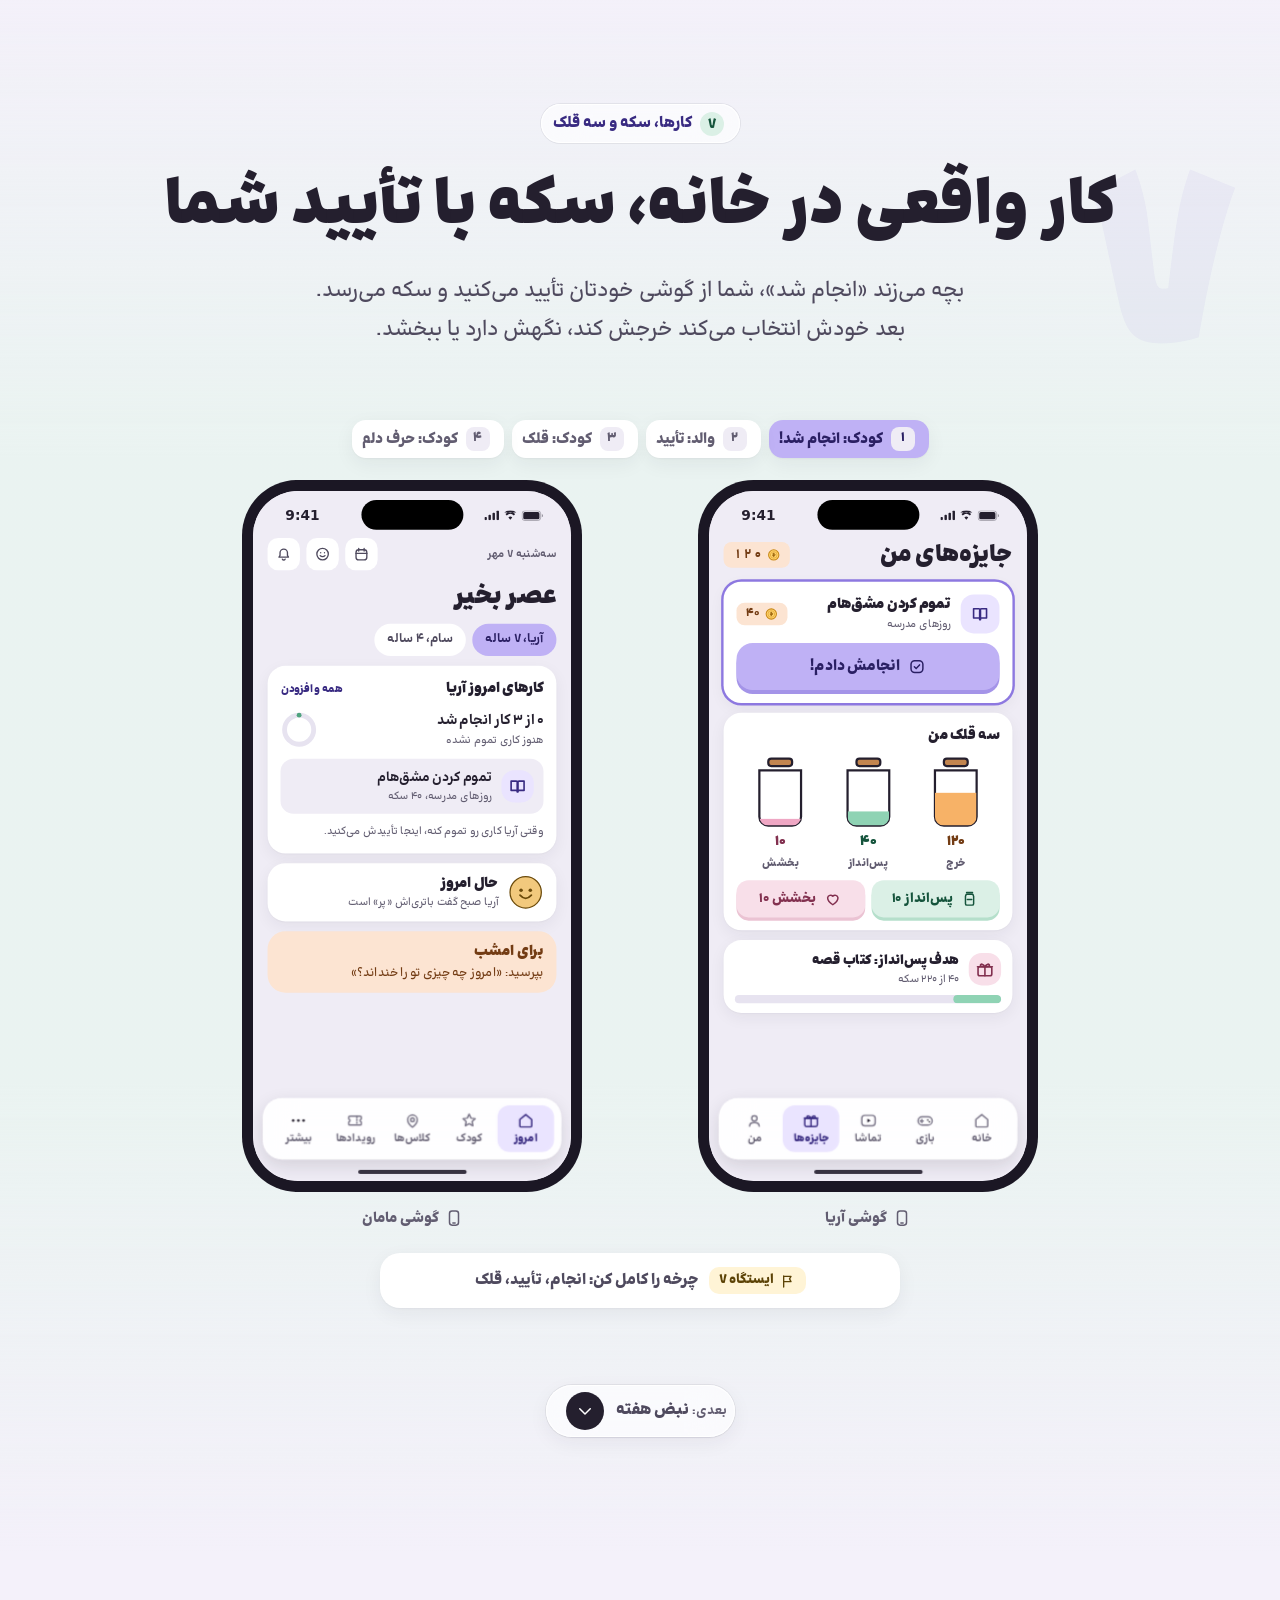
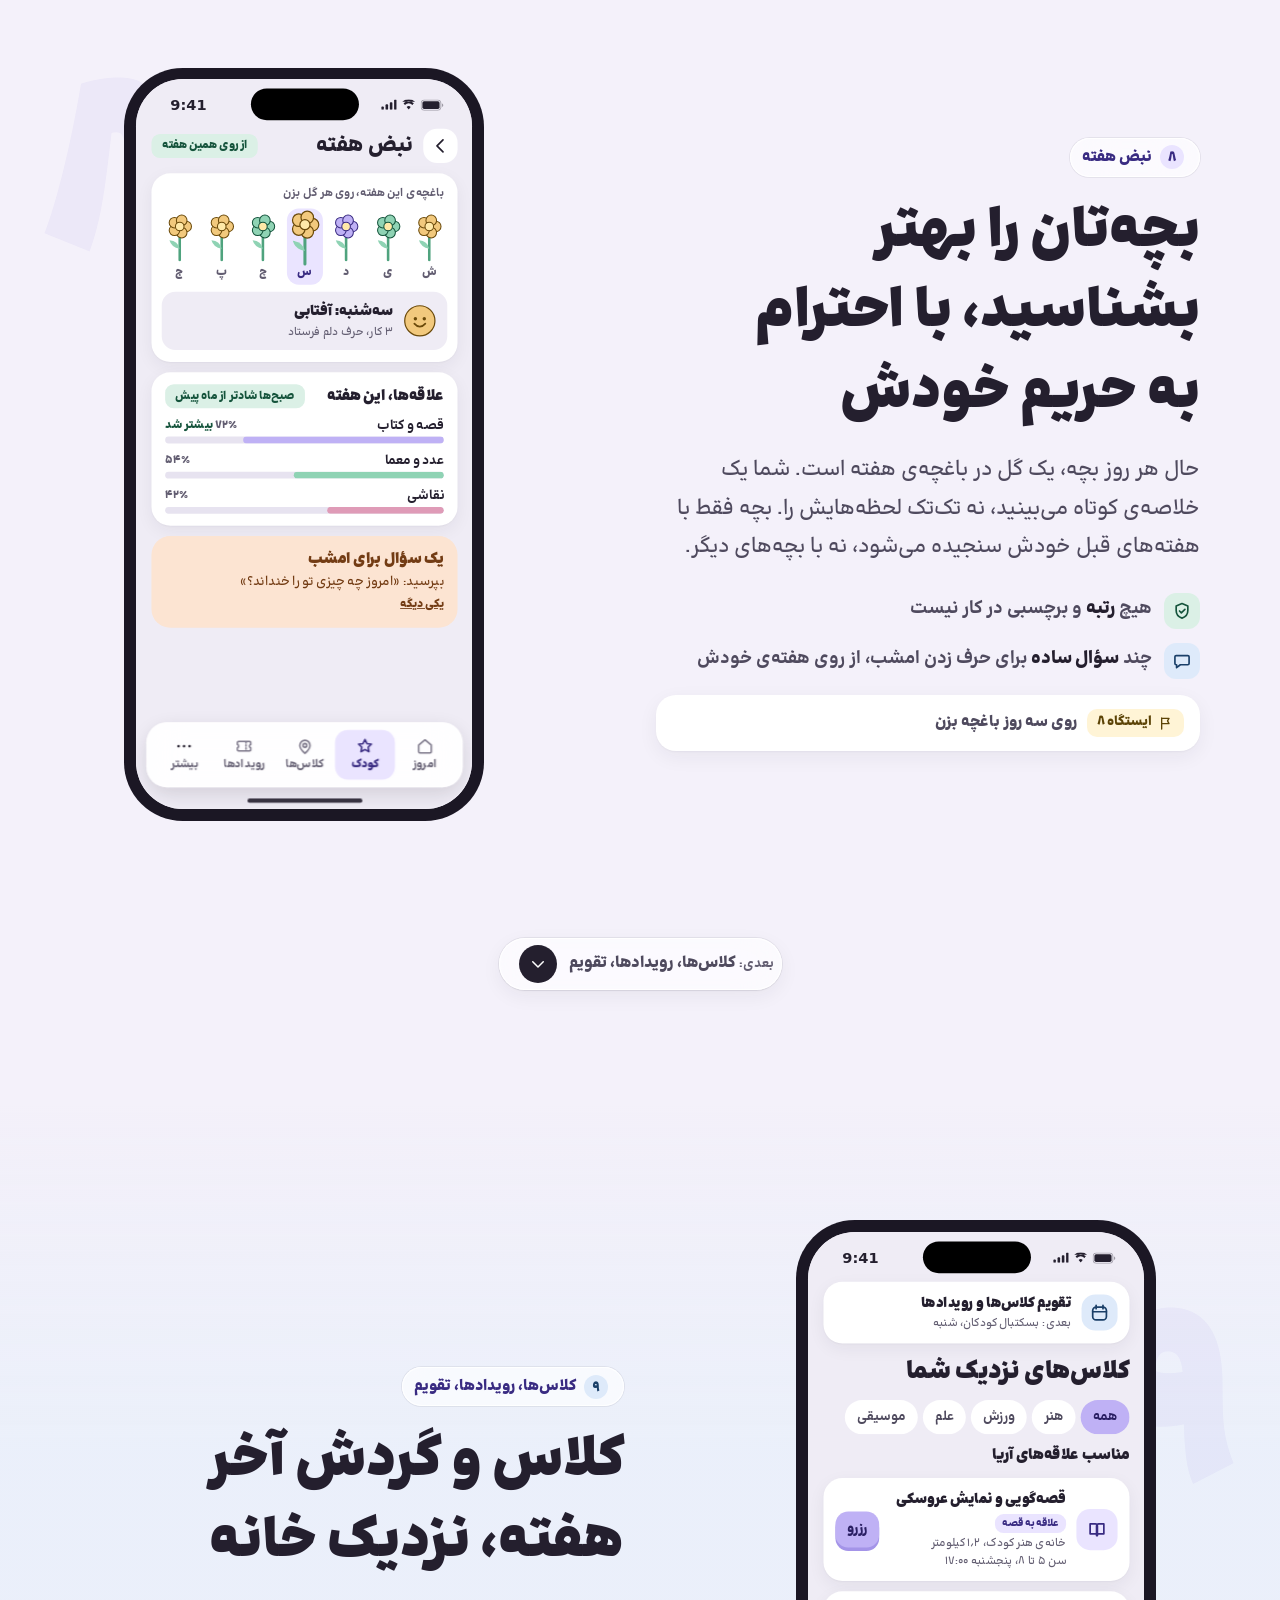
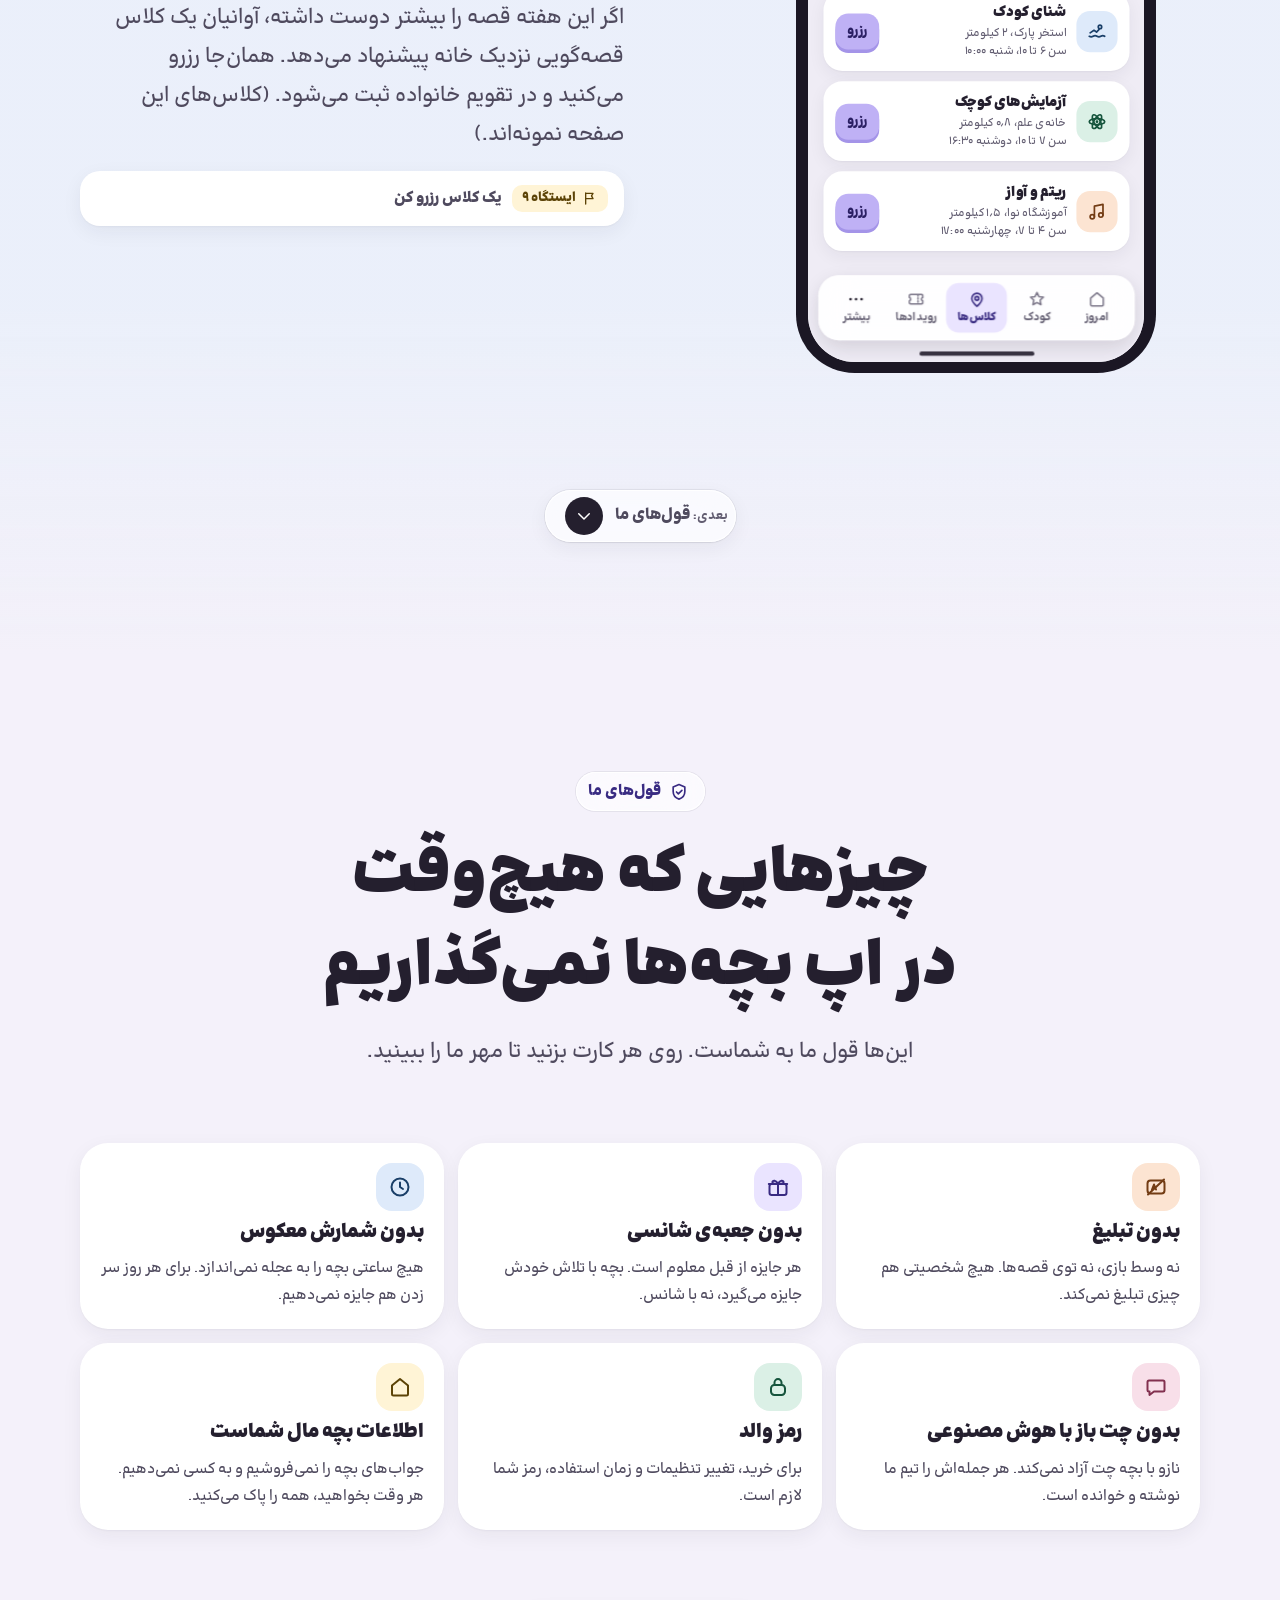
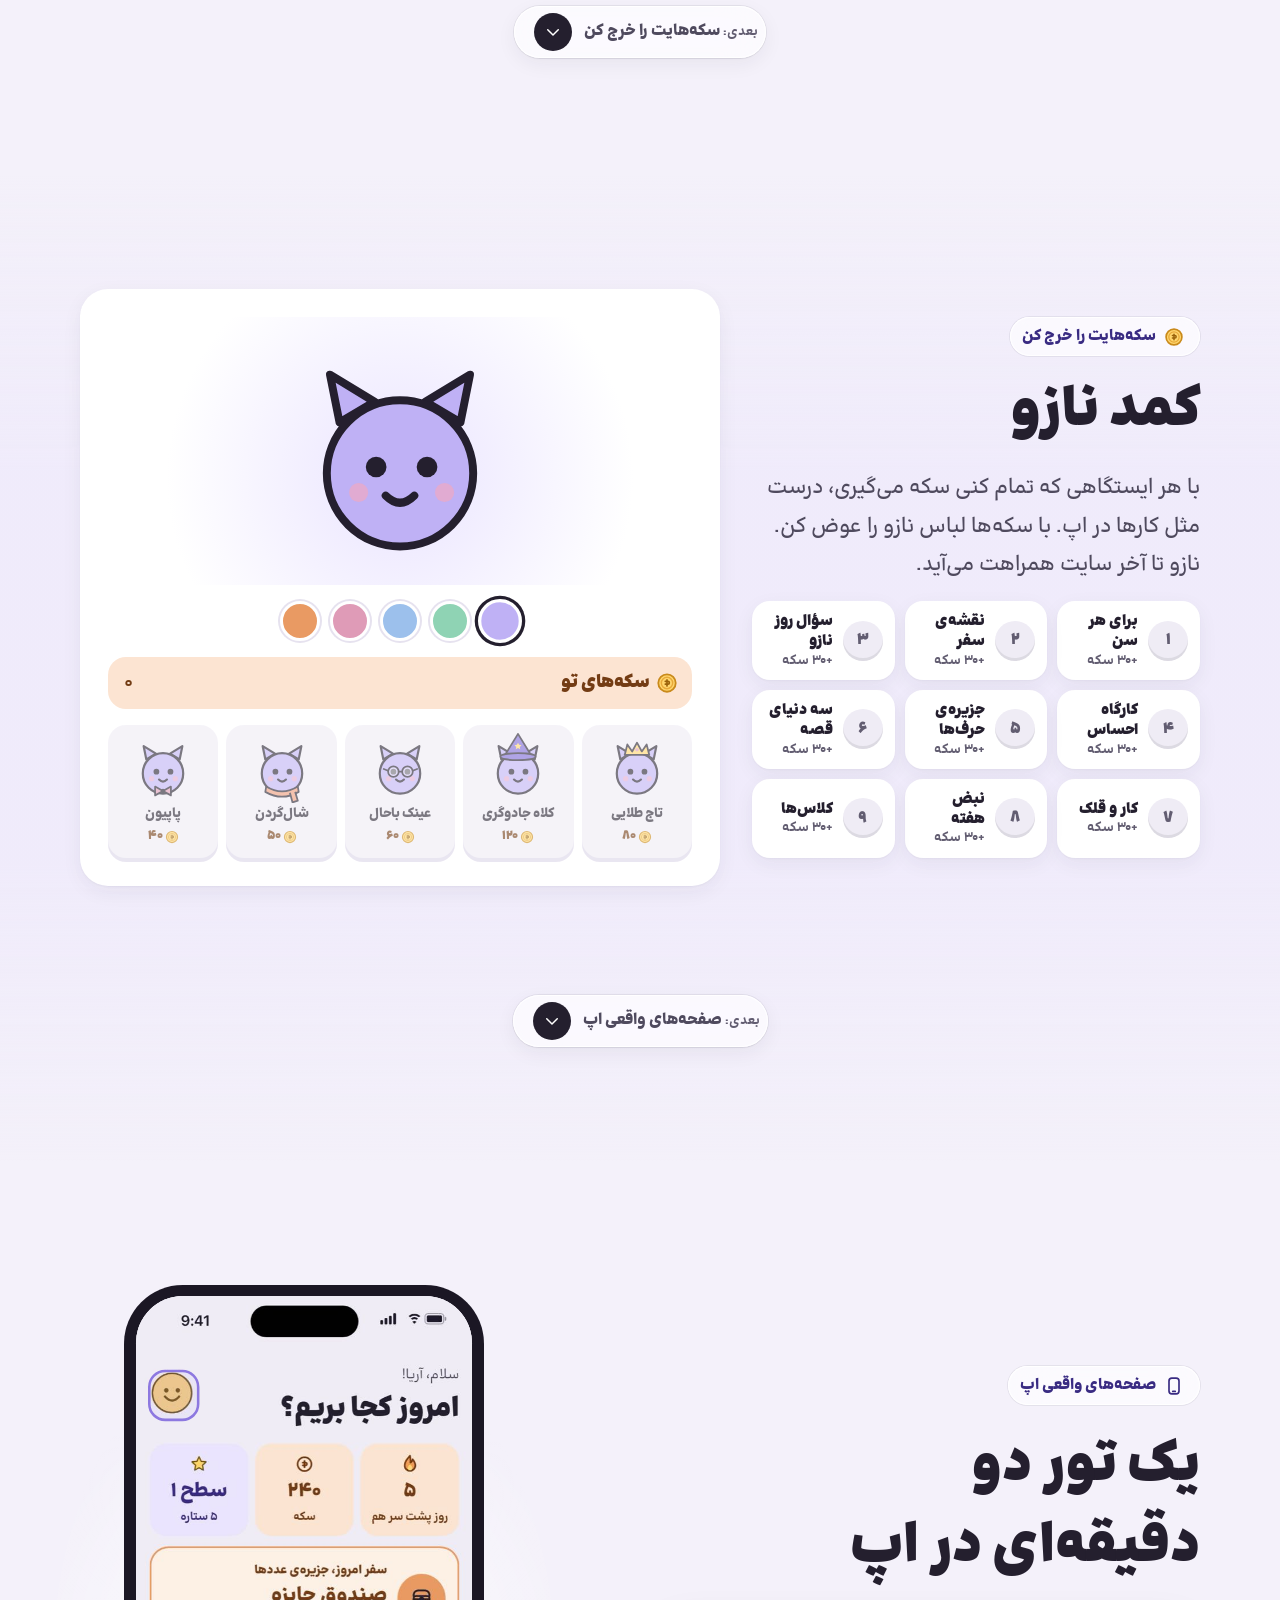
==== commit 4ae9c11f: "Add files via upload" ====
--- a/index.html
+++ b/index.html
@@ -851,7 +851,7 @@
    v3 · creative layer
    ====================================================================== */
 /* Nazo rides the progress line */
-.ride{position:absolute;inset-inline-start:calc(var(--p,0) * (100% - 30px));top:9px;width:30px;height:30px;pointer-events:none;display:grid;place-items:end center;overflow:hidden;border-radius:10px;background:var(--lilac);box-shadow:var(--sh)}
+.ride{position:absolute;inset-inline-start:calc(var(--p,0) * (100% - 30px));top:15px;width:30px;height:30px;pointer-events:none;display:grid;place-items:end center;overflow:hidden;border-radius:10px;background:var(--lilac);box-shadow:var(--sh)}
 .ride svg{width:26px;height:auto}
 .navprog{overflow:visible}
 @media (max-width:520px){.ride{display:none}}
@@ -1000,8 +1000,10 @@
 }
 @media (max-width:360px){.statbig{padding:16px 12px}.statbig b{font-size:26px}.statbig span{font-size:13.5px}}
 /* progress segments live inside the glass bar, not hanging below it */
-.navprog{bottom:6px;inset-inline:26px;height:3px;border-radius:2px;overflow:hidden}
-@media (max-width:520px){.navprog{inset-inline:20px;bottom:5px}}
+.nav .wrap{position:relative}
+.navprog{bottom:4px;inset-inline:26px;height:3px;border-radius:2px;overflow:visible}
+.navprog i{border-radius:2px}
+@media (max-width:520px){.navprog{inset-inline:18px;bottom:3px}}
 /* on phones the dock already says what is next, so the in-page pill steps aside */
 @media (max-width:760px){body.dockOn .nextcue{display:none}.nextcue{margin-top:36px}}
 /* touch screens: no blur-in on headings (it janks on iOS), no hover-only effects */
@@ -1011,6 +1013,14 @@
 }
 /* every card keeps its text inside, whatever the language or font size */
 .lstep,.pledge,.perks li,.dcard,.plan,.card{min-width:0;overflow-wrap:anywhere}
+
+/* the next-stop pill always closes its section, even when the layout reorders the columns */
+.nextcue{order:99}
+/* on phones the dock steps out of the way while the page is moving, so it never covers a button the visitor is reaching for */
+@media (max-width:760px){
+  .dock{transition:transform .45s var(--spring),opacity .25s}
+  body.scrolling .dock{transform:translate(-50%,140%);opacity:0}
+}
 </style>
 </head>
 <body>
@@ -1036,8 +1046,8 @@
    <button class="ibtn" id="langBtn" aria-label="language">EN</button>
    <button class="ibtn" id="sndBtn" aria-pressed="false" aria-label="sound"><i data-ic="mute"></i></button>
   </div>
+ <div class="navprog" id="navprog" aria-hidden="true"><i></i><i></i><i></i><i></i><i></i><i></i><i></i><i></i><i></i></div>
  </div>
- <div class="navprog" id="navprog" aria-hidden="true"><i></i><i></i><i></i><i></i><i></i><i></i><i></i><i></i><i></i></div>
 </header>
 <div id="live" class="sr" aria-live="polite"></div>
 
@@ -2309,7 +2319,7 @@
   const io = new IntersectionObserver(es => es.forEach(en => { if (en.isIntersecting) { cur = en.target.id; links.forEach(a => a.classList.toggle('on', a.getAttribute('href') === '#' + cur)); paintDock() } }), { rootMargin: '-45% 0px -50% 0px' });
   $$('main > section').forEach(s => io.observe(s));
   window.paintDock = () => {
-    const nx = G.done.indexOf(0), si = ST.findIndex(s => s.id === cur), hide = !cur || ['top', 'join', 'real', 'closet'].includes(cur) || nx < 0 || (si >= 0 && !G.done[si]);
+    const nx = G.done.indexOf(0), si = ST.findIndex(s => s.id === cur), hide = !cur || ['top', 'join', 'real', 'closet', 'price', 'team', 'safe', 'how'].includes(cur) || nx < 0 || (si >= 0 && !G.done[si]);
     dock.classList.toggle('away', hide); document.body.classList.toggle('dockOn', !hide); if (hide) return;
     $('#dockTx').innerHTML = `<small>${tx(['ایستگاه بعدی', 'Next stop'])}، ${N(nx + 1)}/${N(9)}</small>${tx(ST[nx].n)}`; $('#dockGo').setAttribute('href', '#' + ST[nx].id);
   };
@@ -2691,6 +2701,11 @@
   const run = () => { t = 0; const H = innerHeight; secs.forEach(s => { const r = s.getBoundingClientRect(); if (r.bottom < -200 || r.top > H + 200) return; s.style.setProperty('--ny', ((r.top + r.height / 2 - H / 2) * -.12).toFixed(1)) }) };
   addEventListener('scroll', () => { if (!t) t = requestAnimationFrame(run) }, { passive: true }); run();
 })();
+
+/* phones: note when the page is moving */
+(function scrolling() {
+  let t = 0; addEventListener('scroll', () => { document.body.classList.add('scrolling'); clearTimeout(t); t = setTimeout(() => document.body.classList.remove('scrolling'), 650) }, { passive: true });
+})();
 </script>
 </body>
 </html>
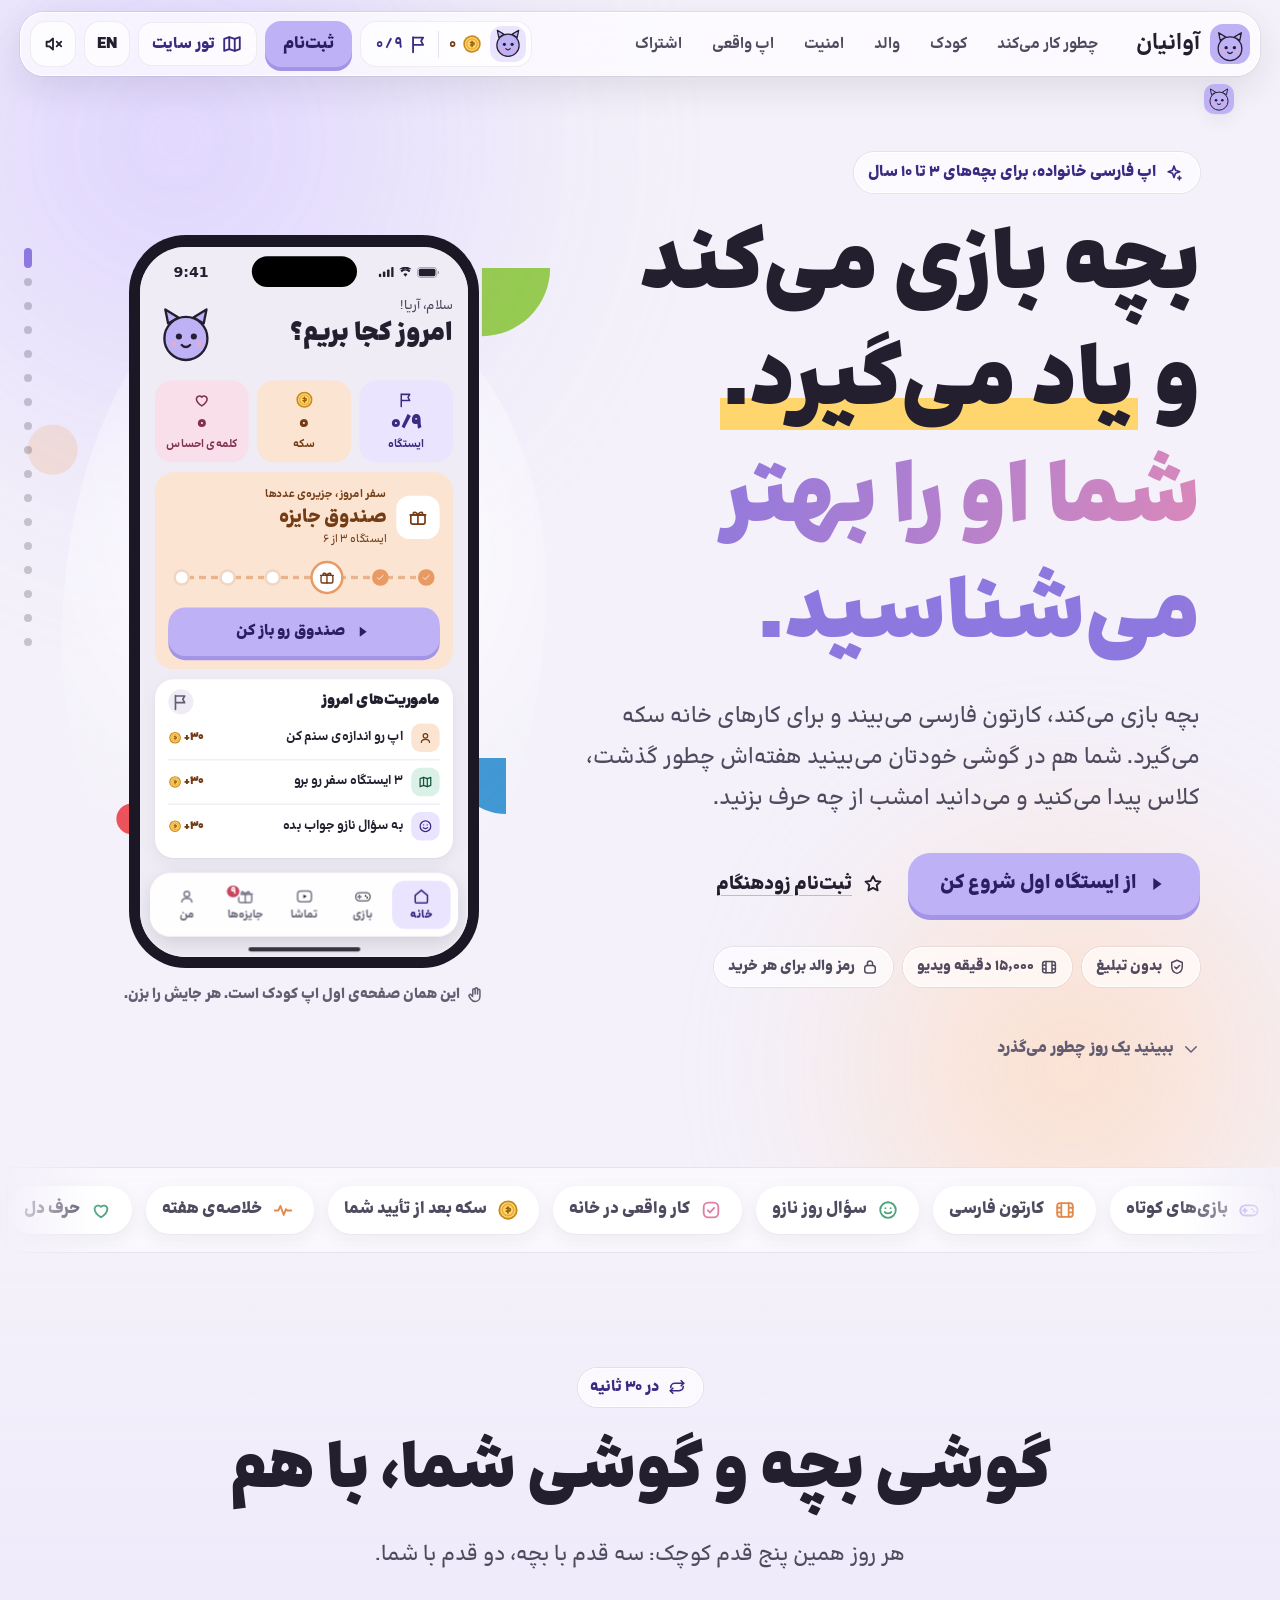
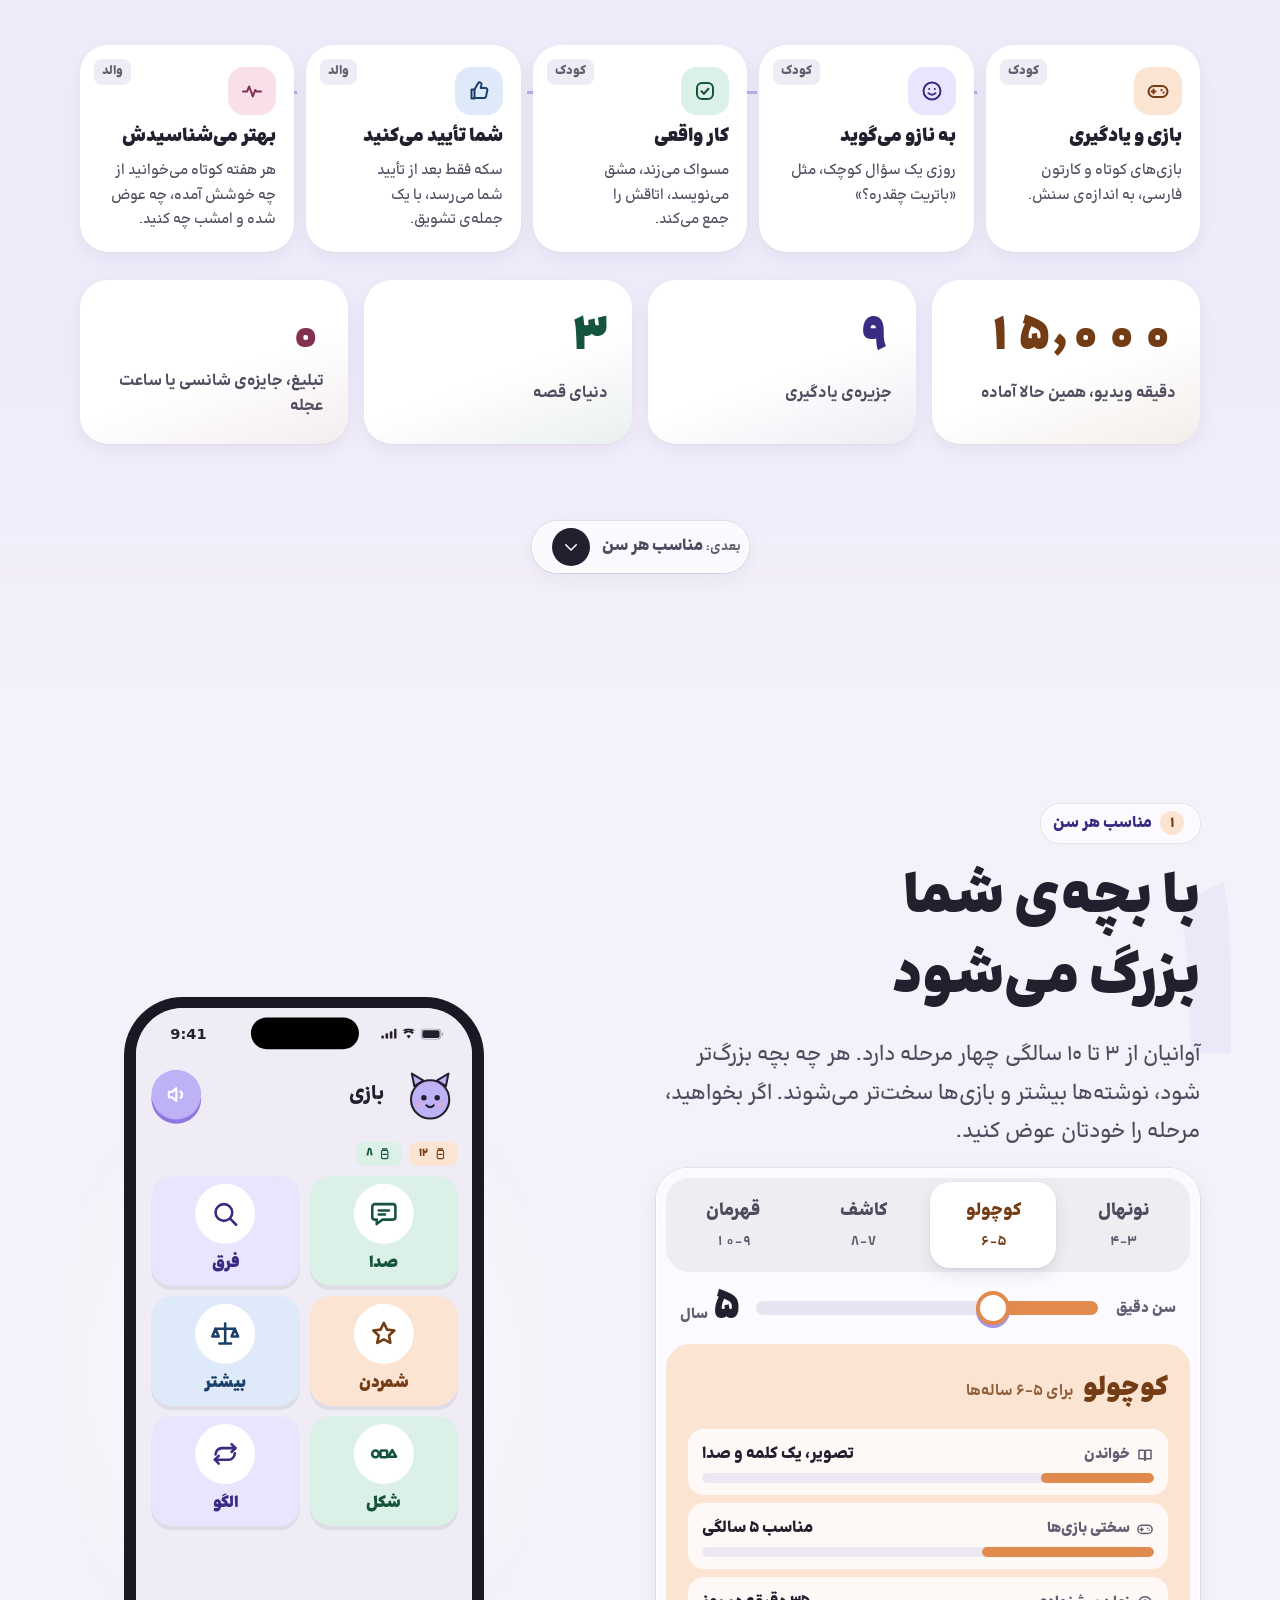
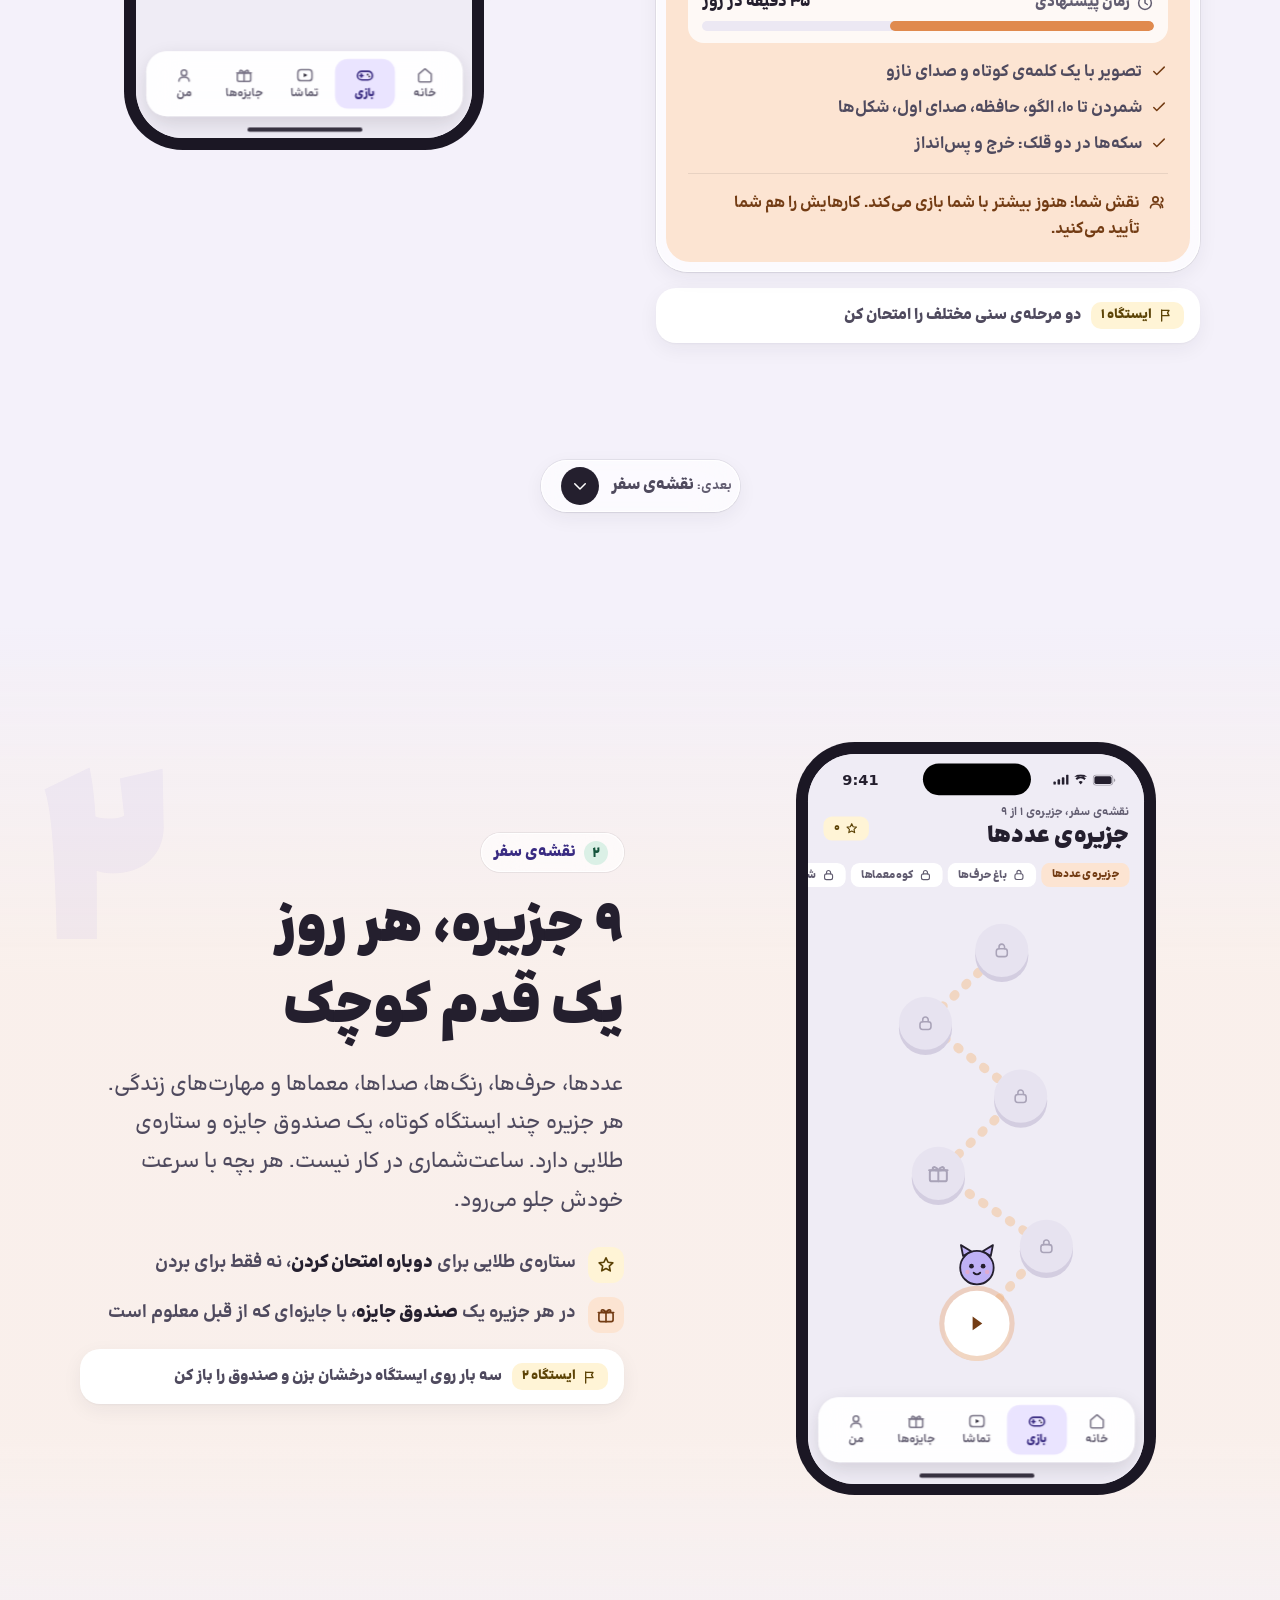
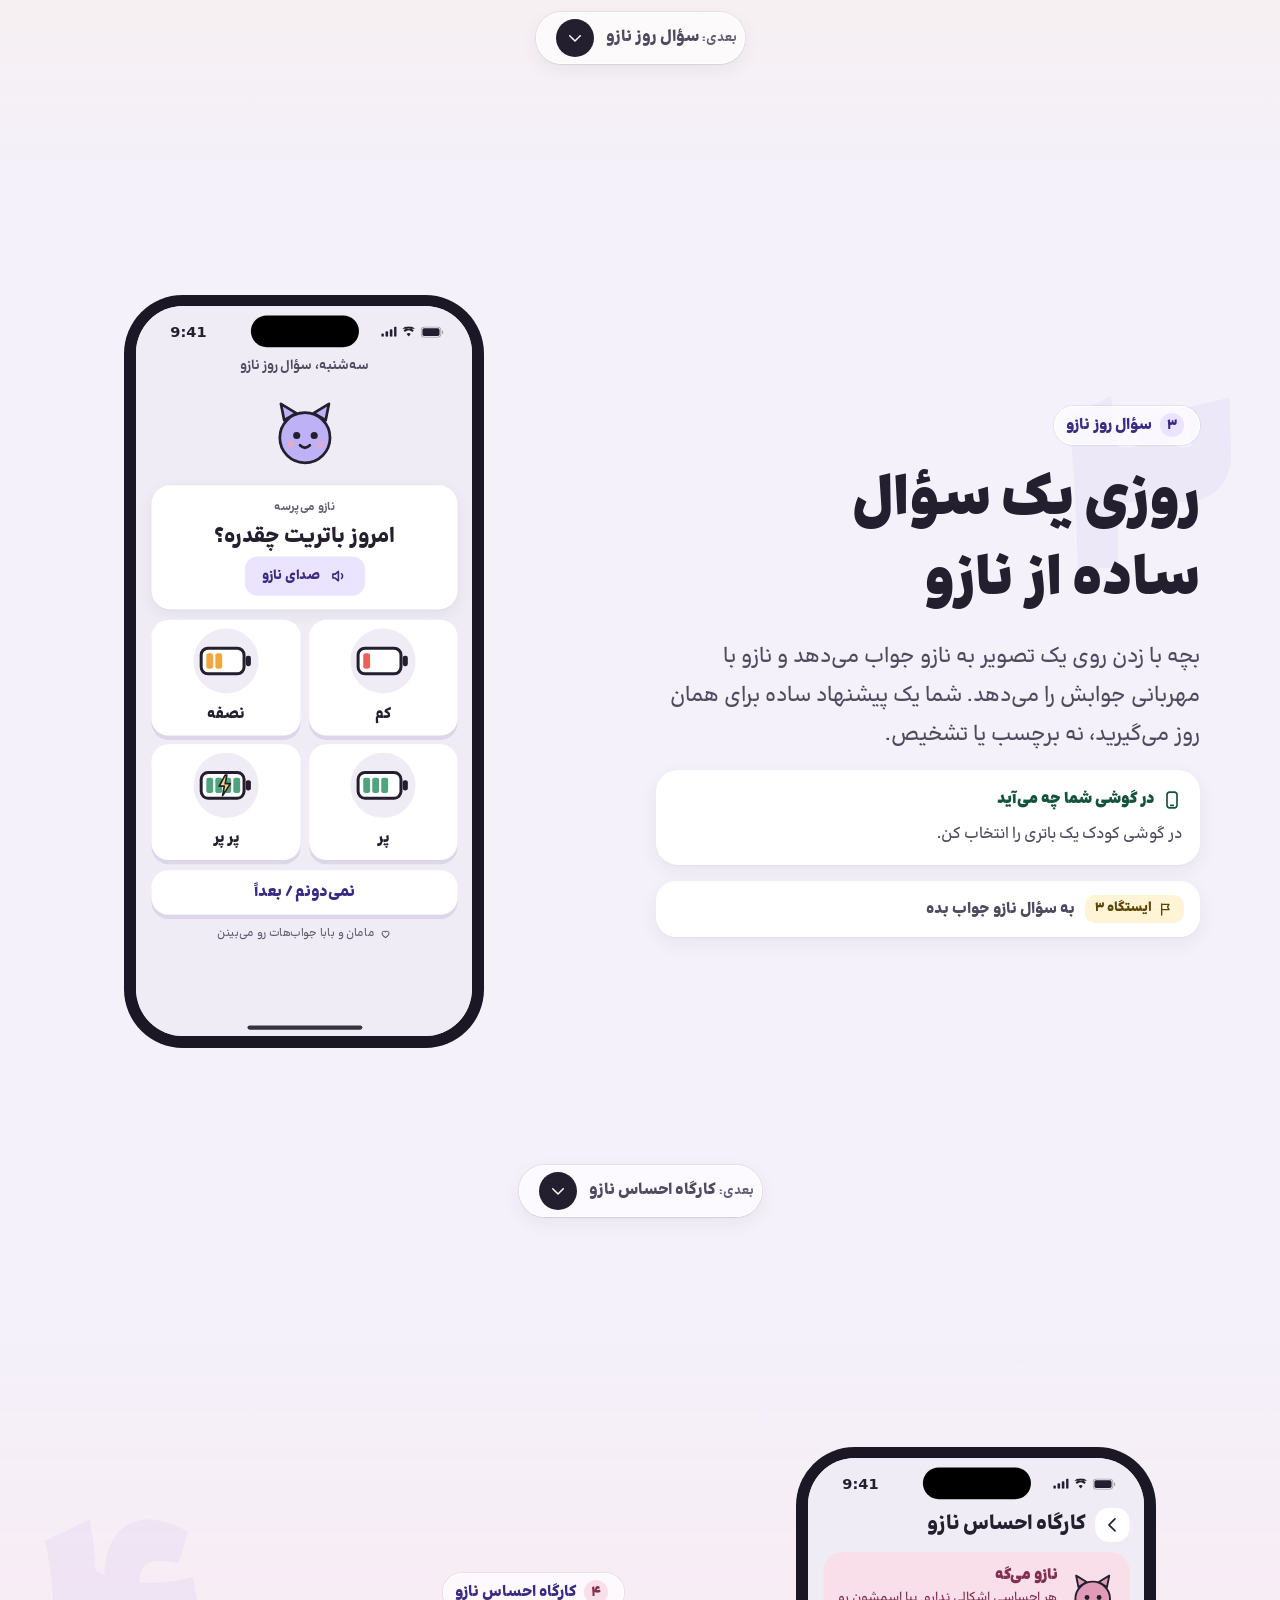
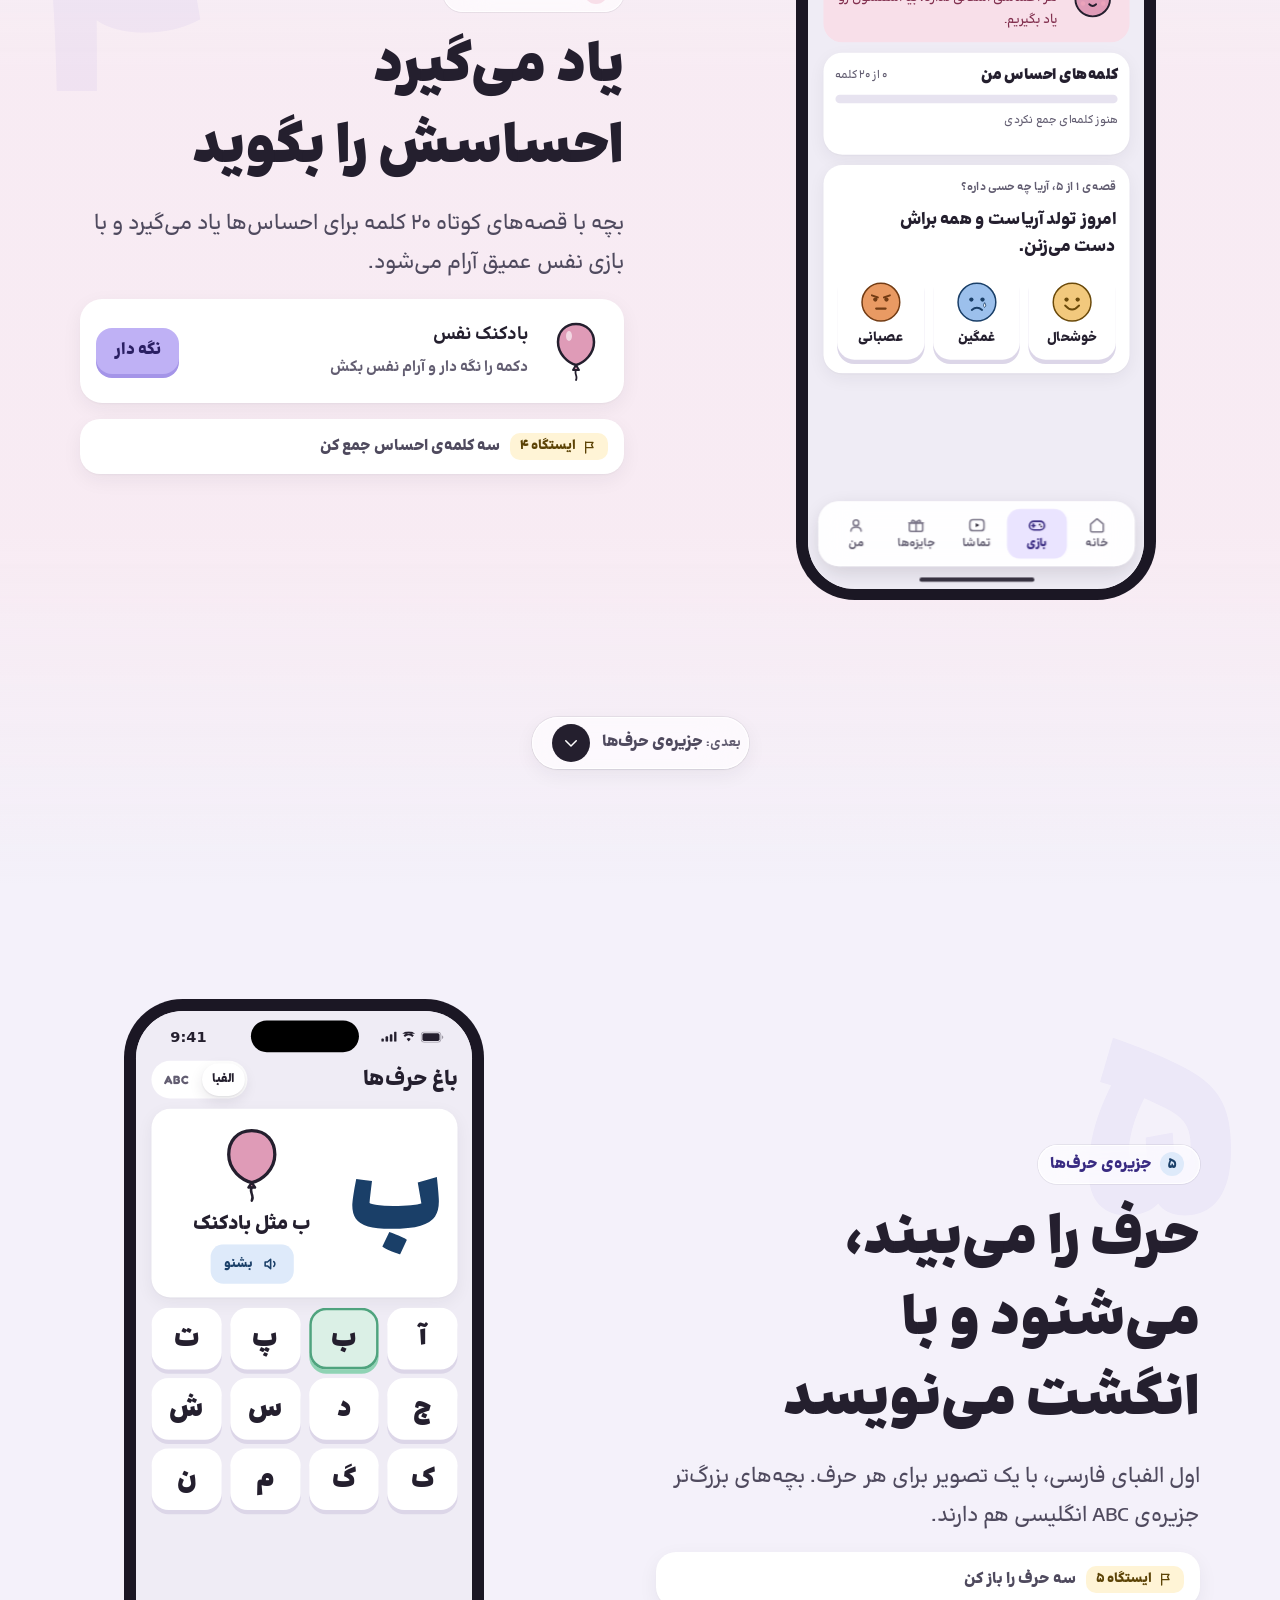
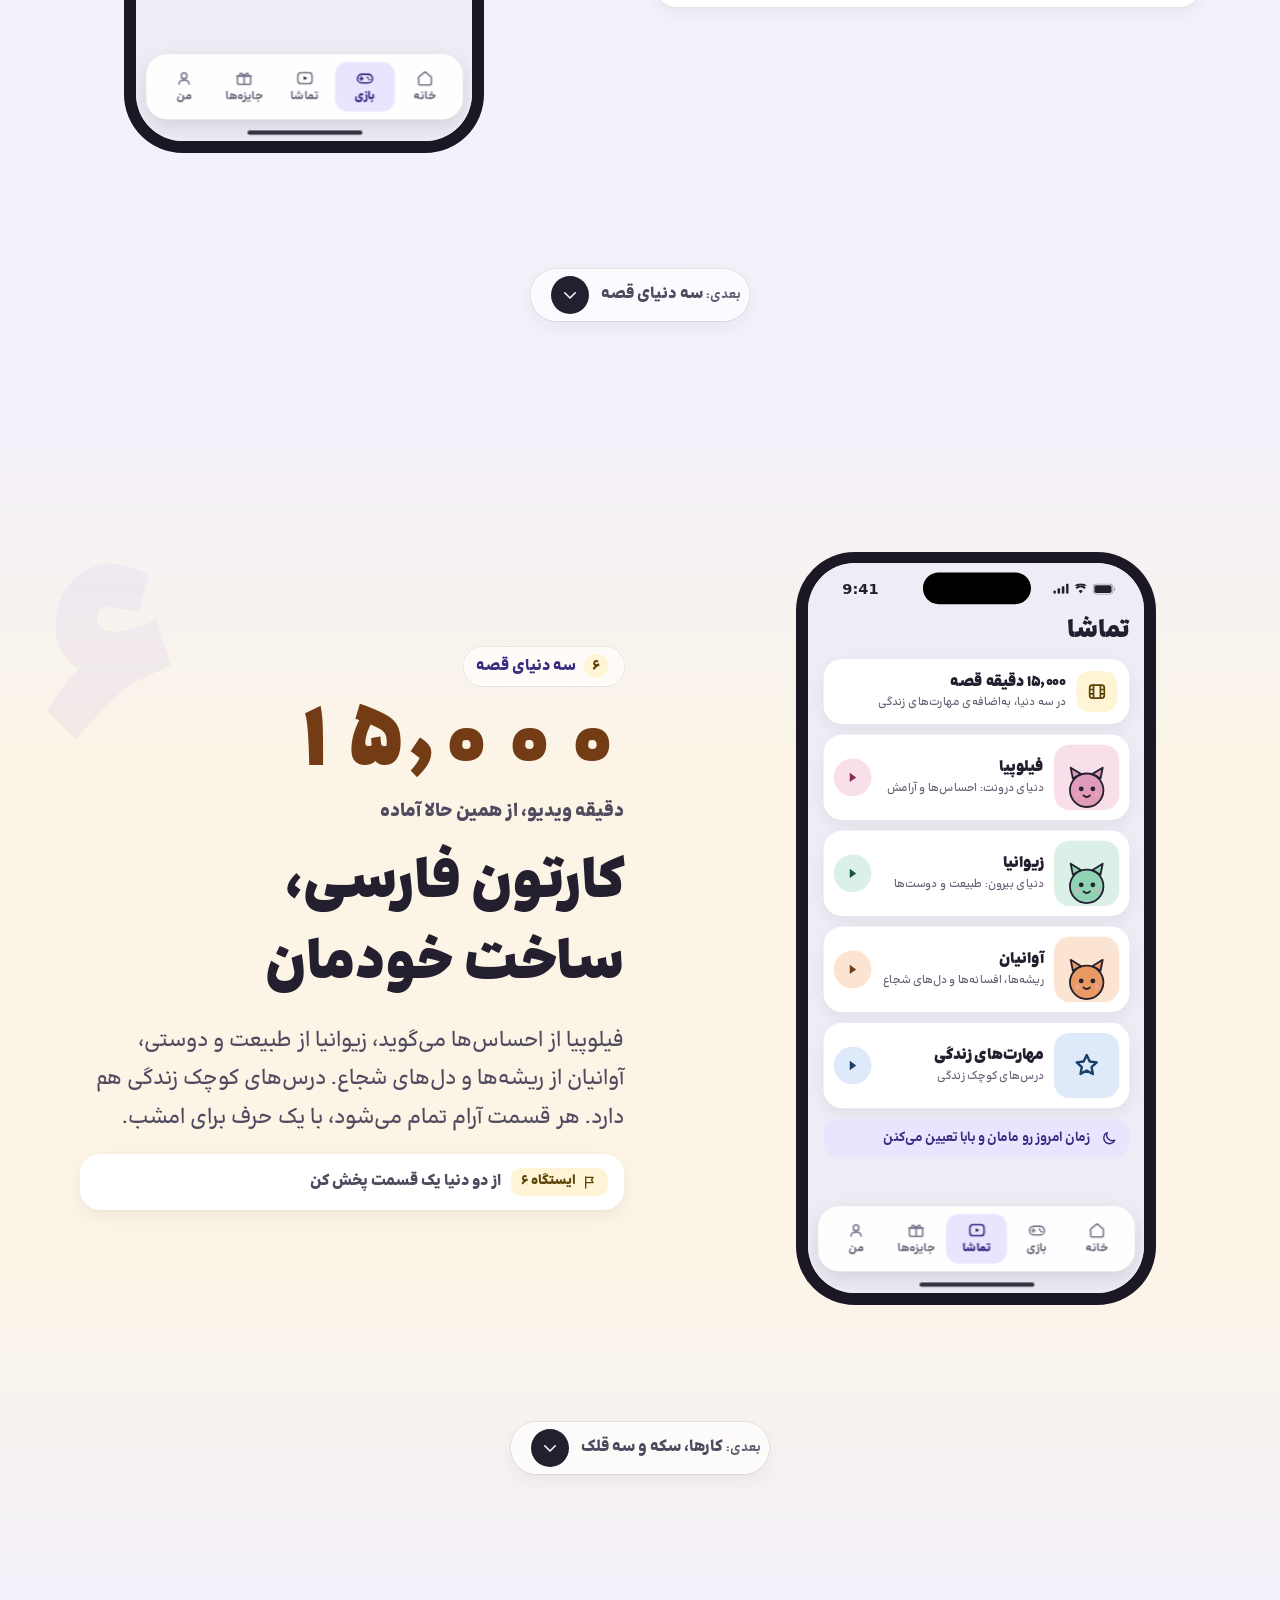
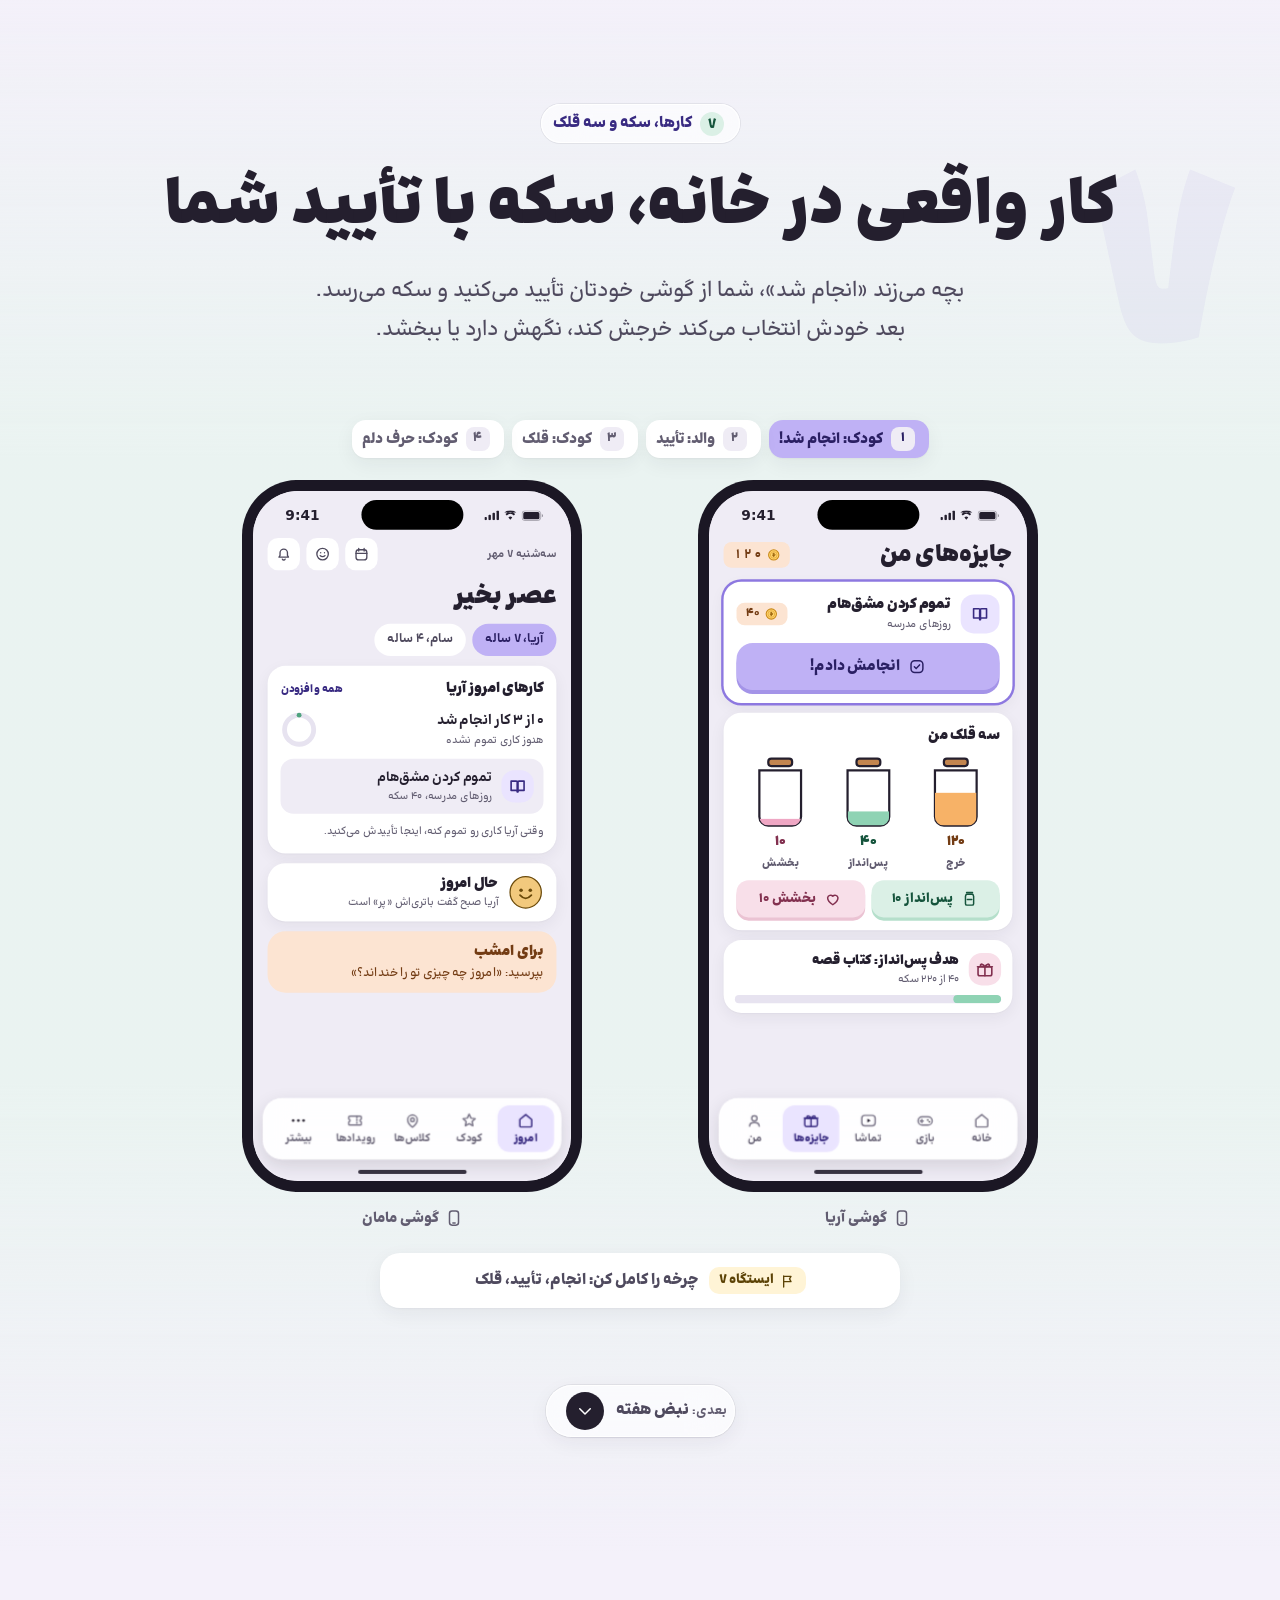
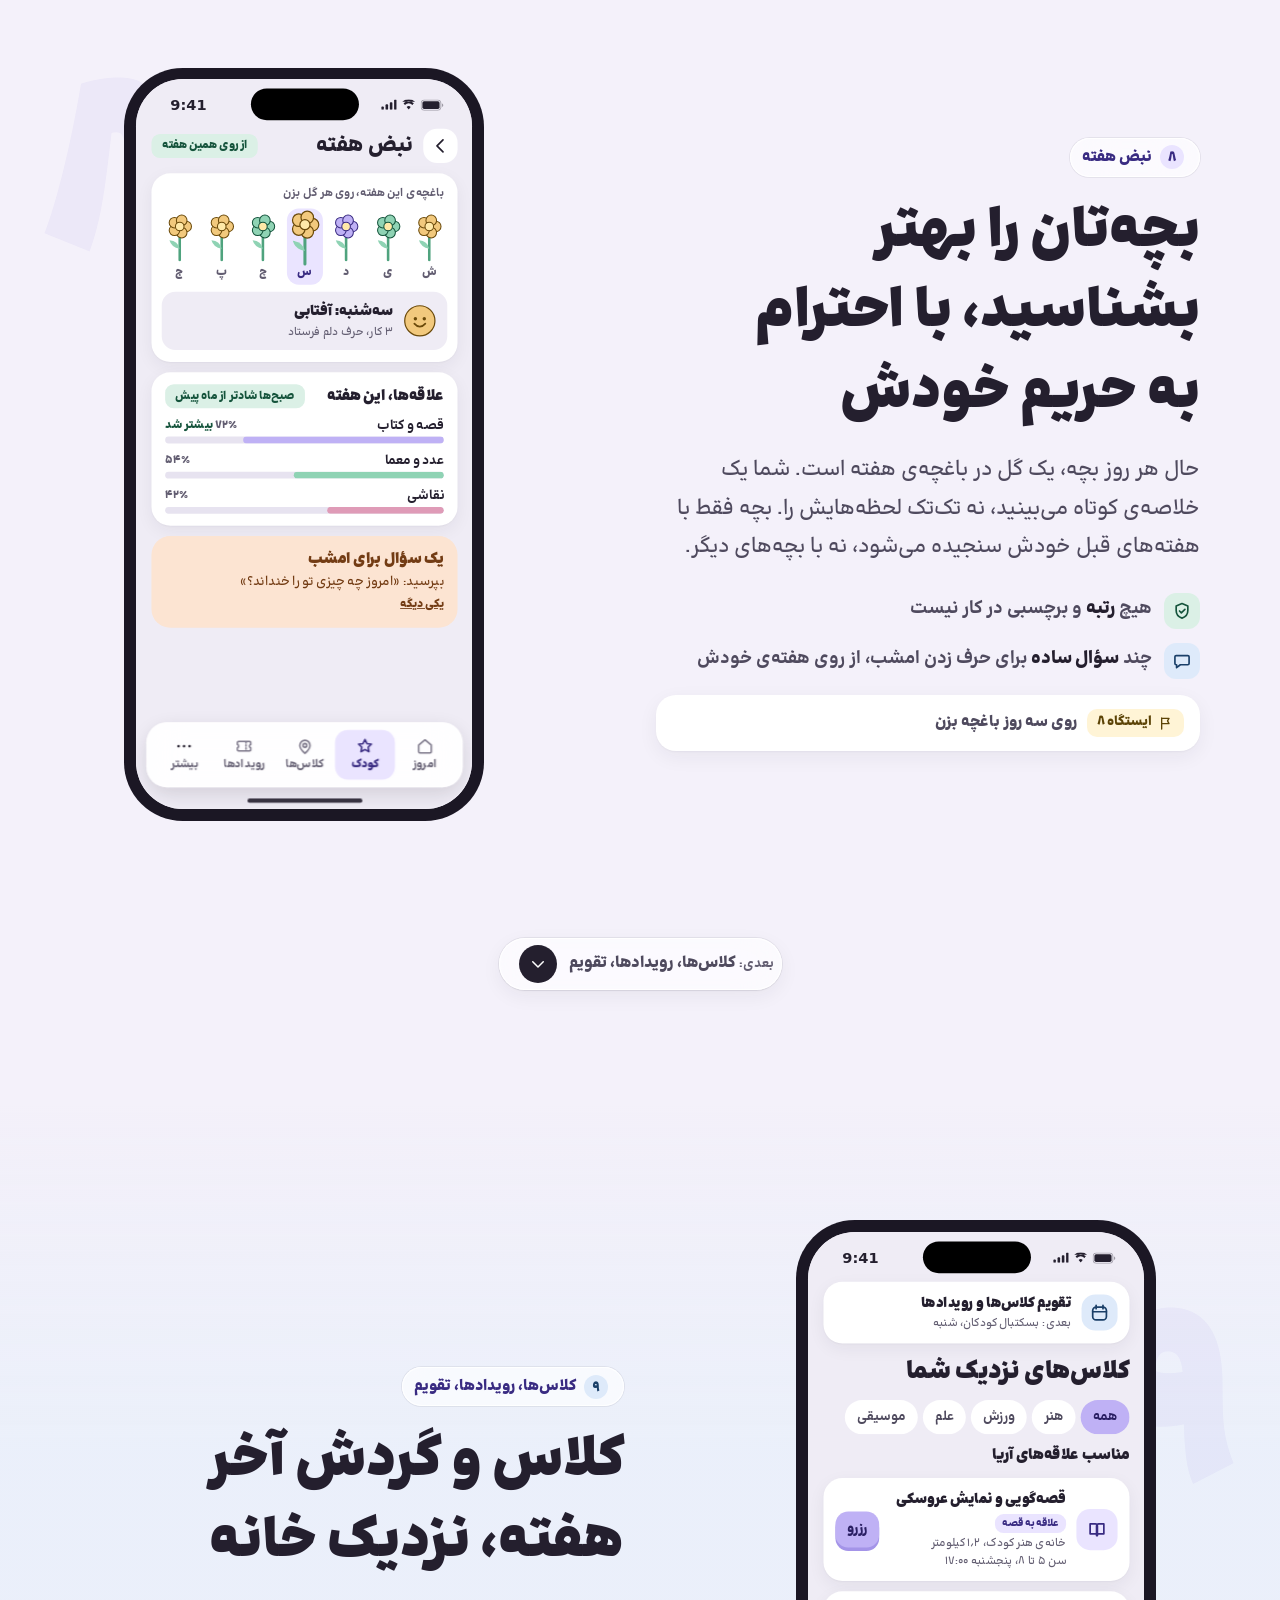
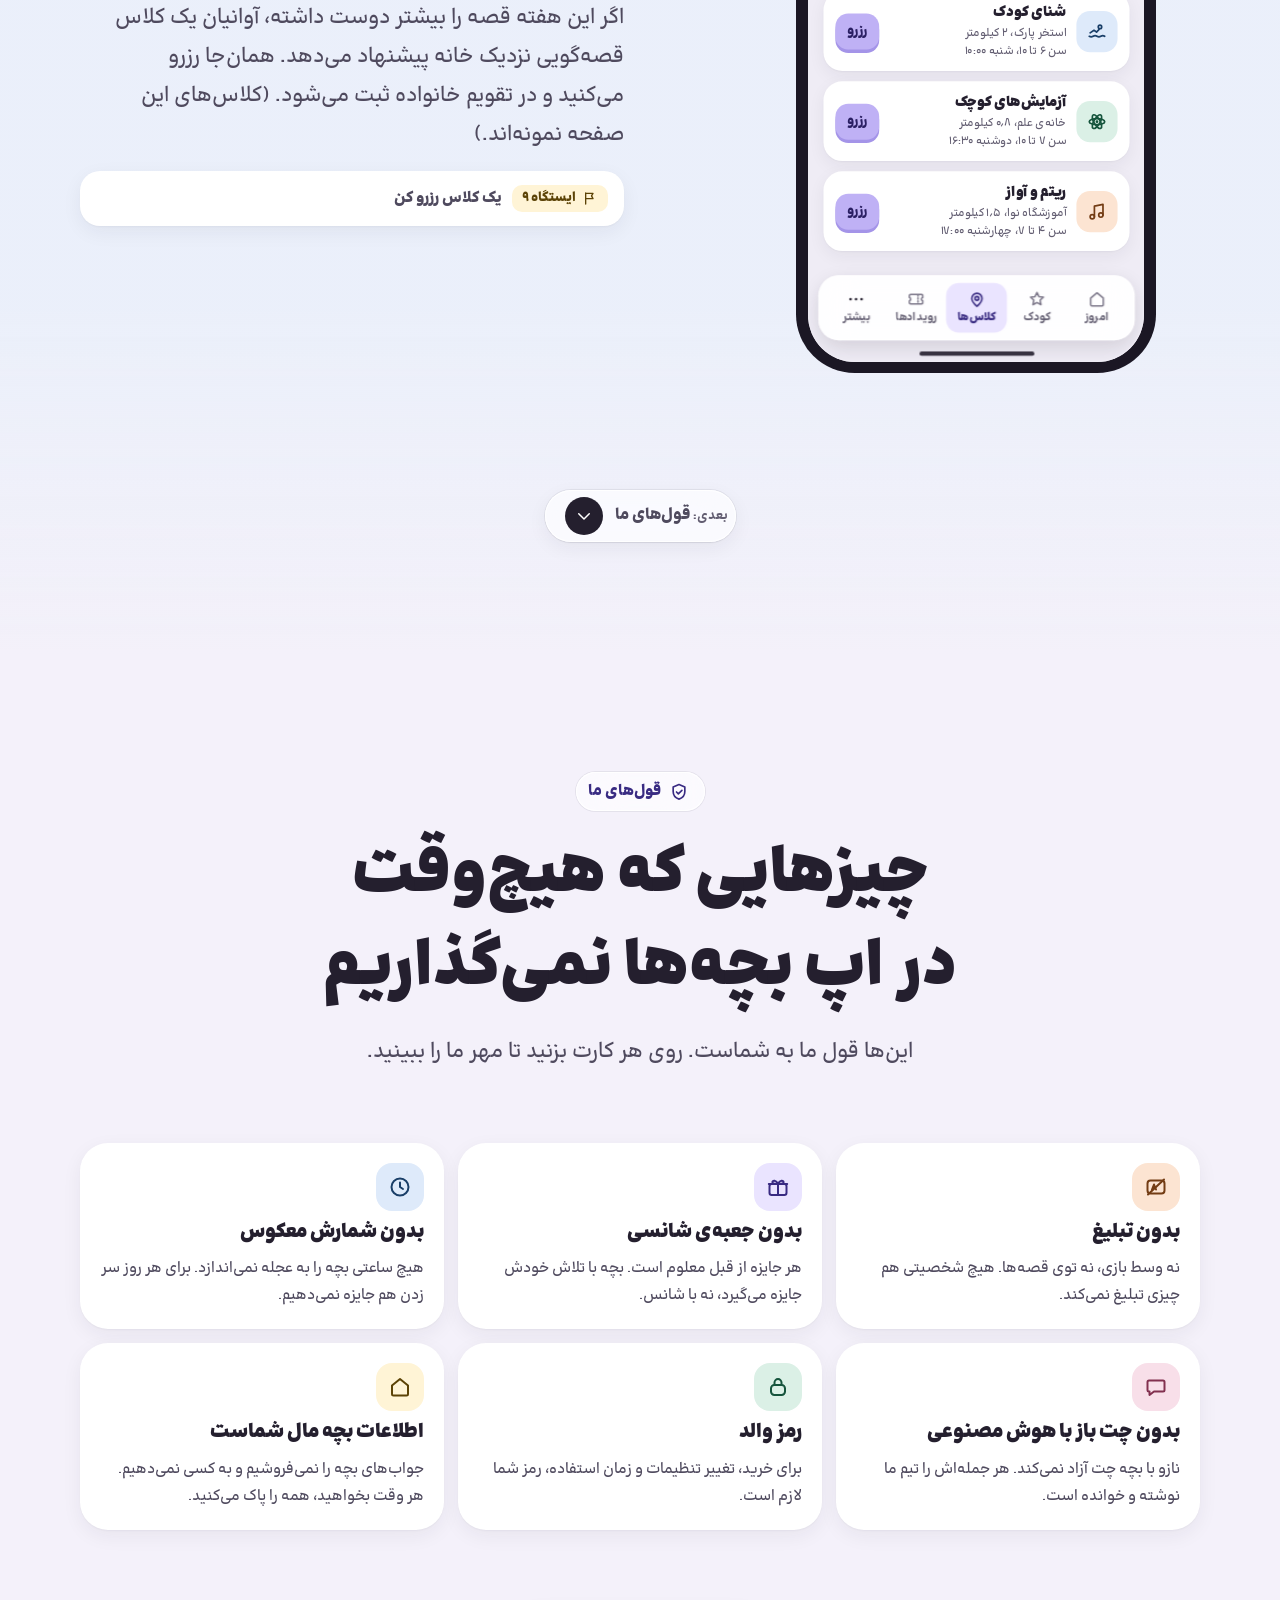
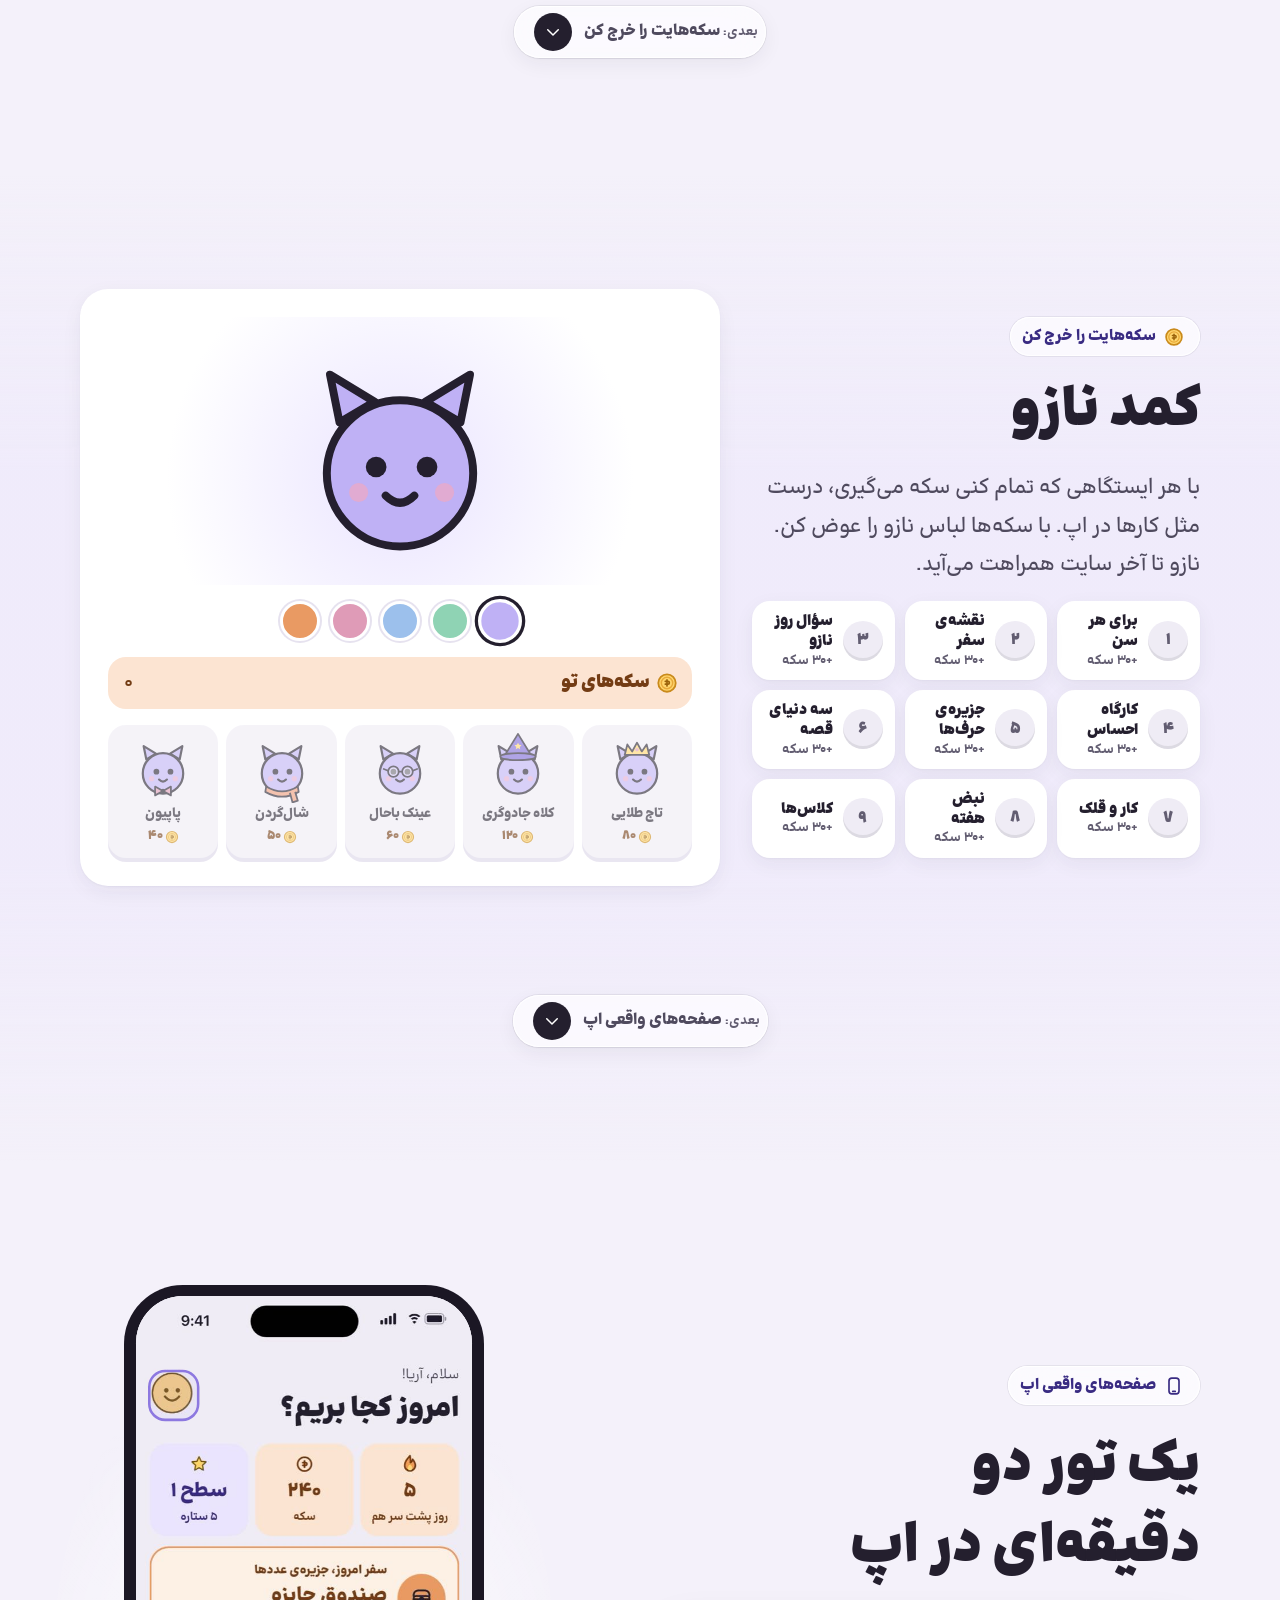
==== commit 82ffc067: "Add files via upload" ====
--- a/index.html
+++ b/index.html
@@ -10,8 +10,7 @@
 <link rel="alternate icon" type="image/png" href="[data-uri]">
 <link rel="apple-touch-icon" href="[data-uri]">
 <meta name="apple-mobile-web-app-title" content="آوانیان">
-<link rel="preconnect" href="https://fonts.googleapis.com"><link rel="preconnect" href="https://fonts.gstatic.com" crossorigin>
-<link rel="stylesheet" href="https://fonts.googleapis.com/css2?family=Fredoka:wght@400;500;600;700&display=swap">
+<link rel="stylesheet" href="https://fonts.googleapis.com/css2?family=Fredoka:wght@400;500;600;700&display=swap" media="print" onload="this.media='all'"><noscript><link rel="stylesheet" href="https://fonts.googleapis.com/css2?family=Fredoka:wght@400;500;600;700&display=swap"></noscript>
 <style>
 @font-face{font-family:'Koodak';font-weight:500;font-style:normal;font-display:swap;src:url([data-uri]) format('woff2')}
 @font-face{font-family:'Koodak';font-weight:700;font-style:normal;font-display:swap;src:url([data-uri]) format('woff2')}
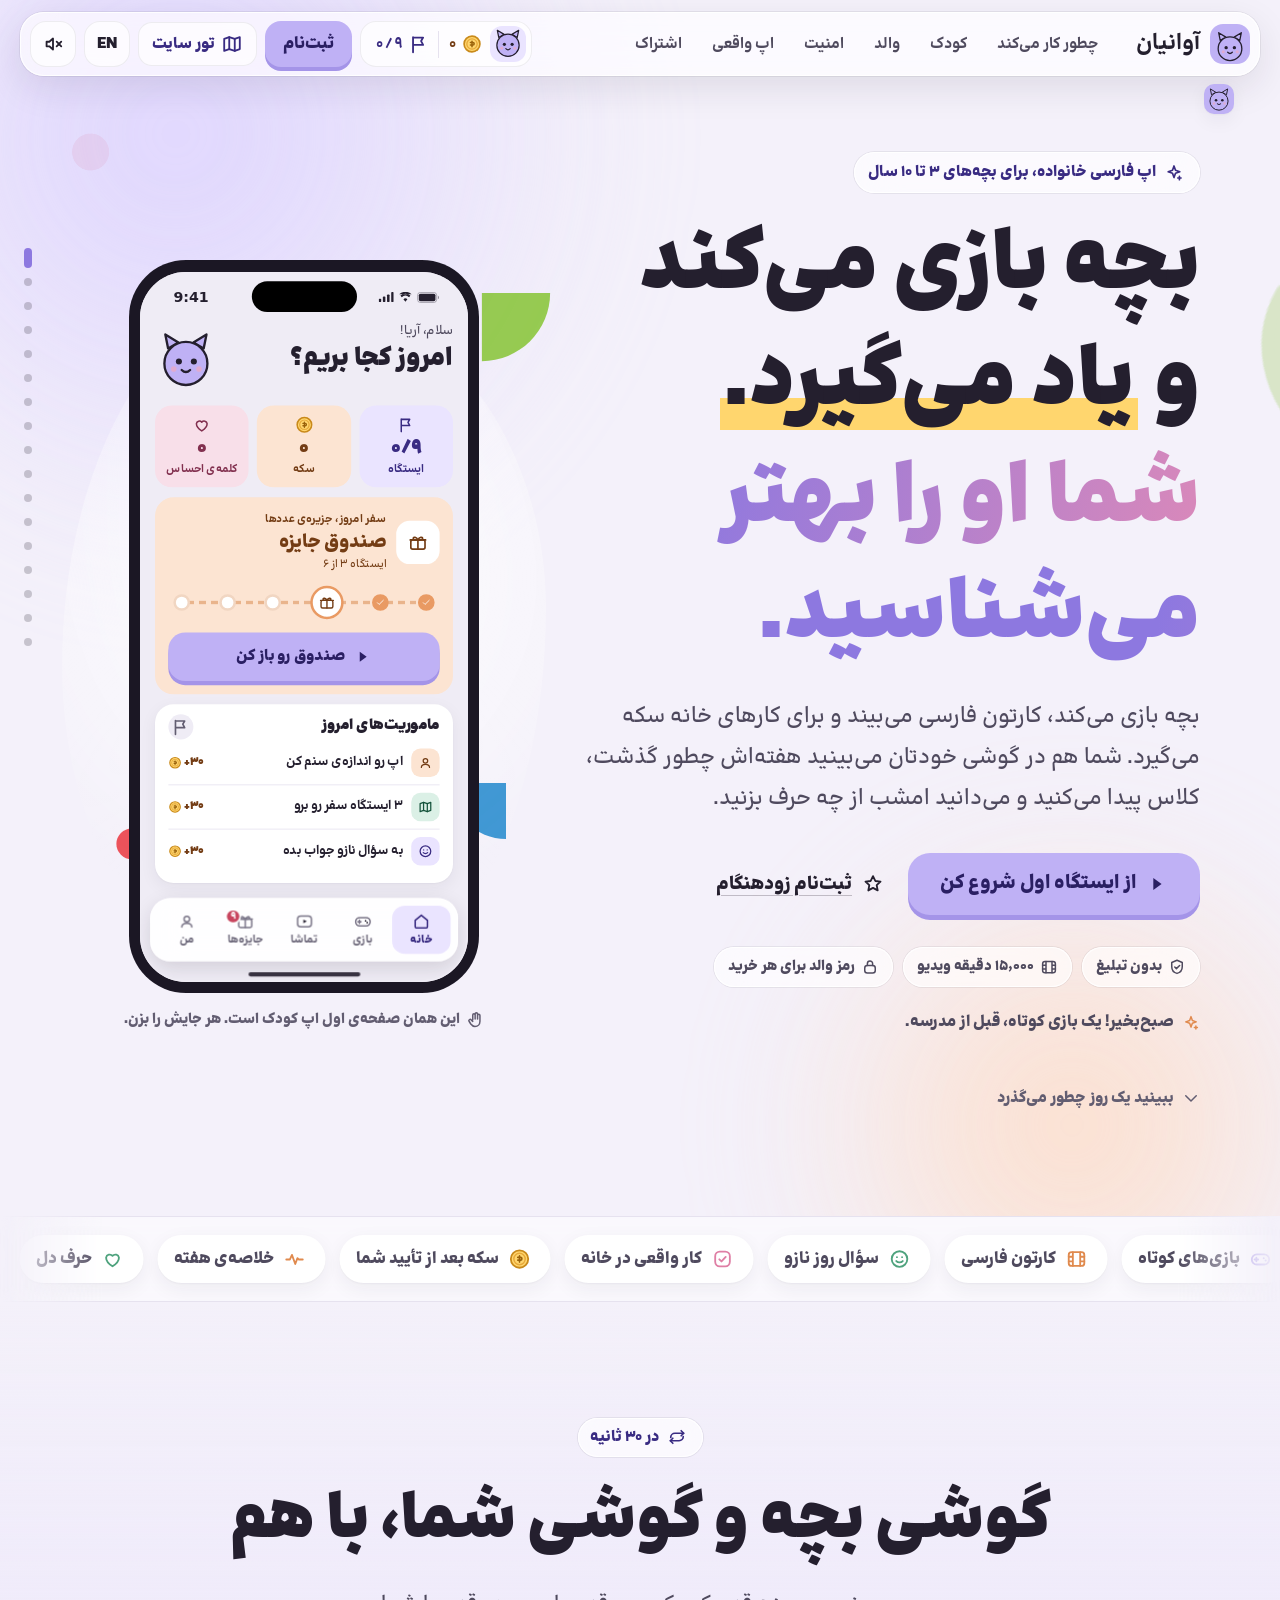
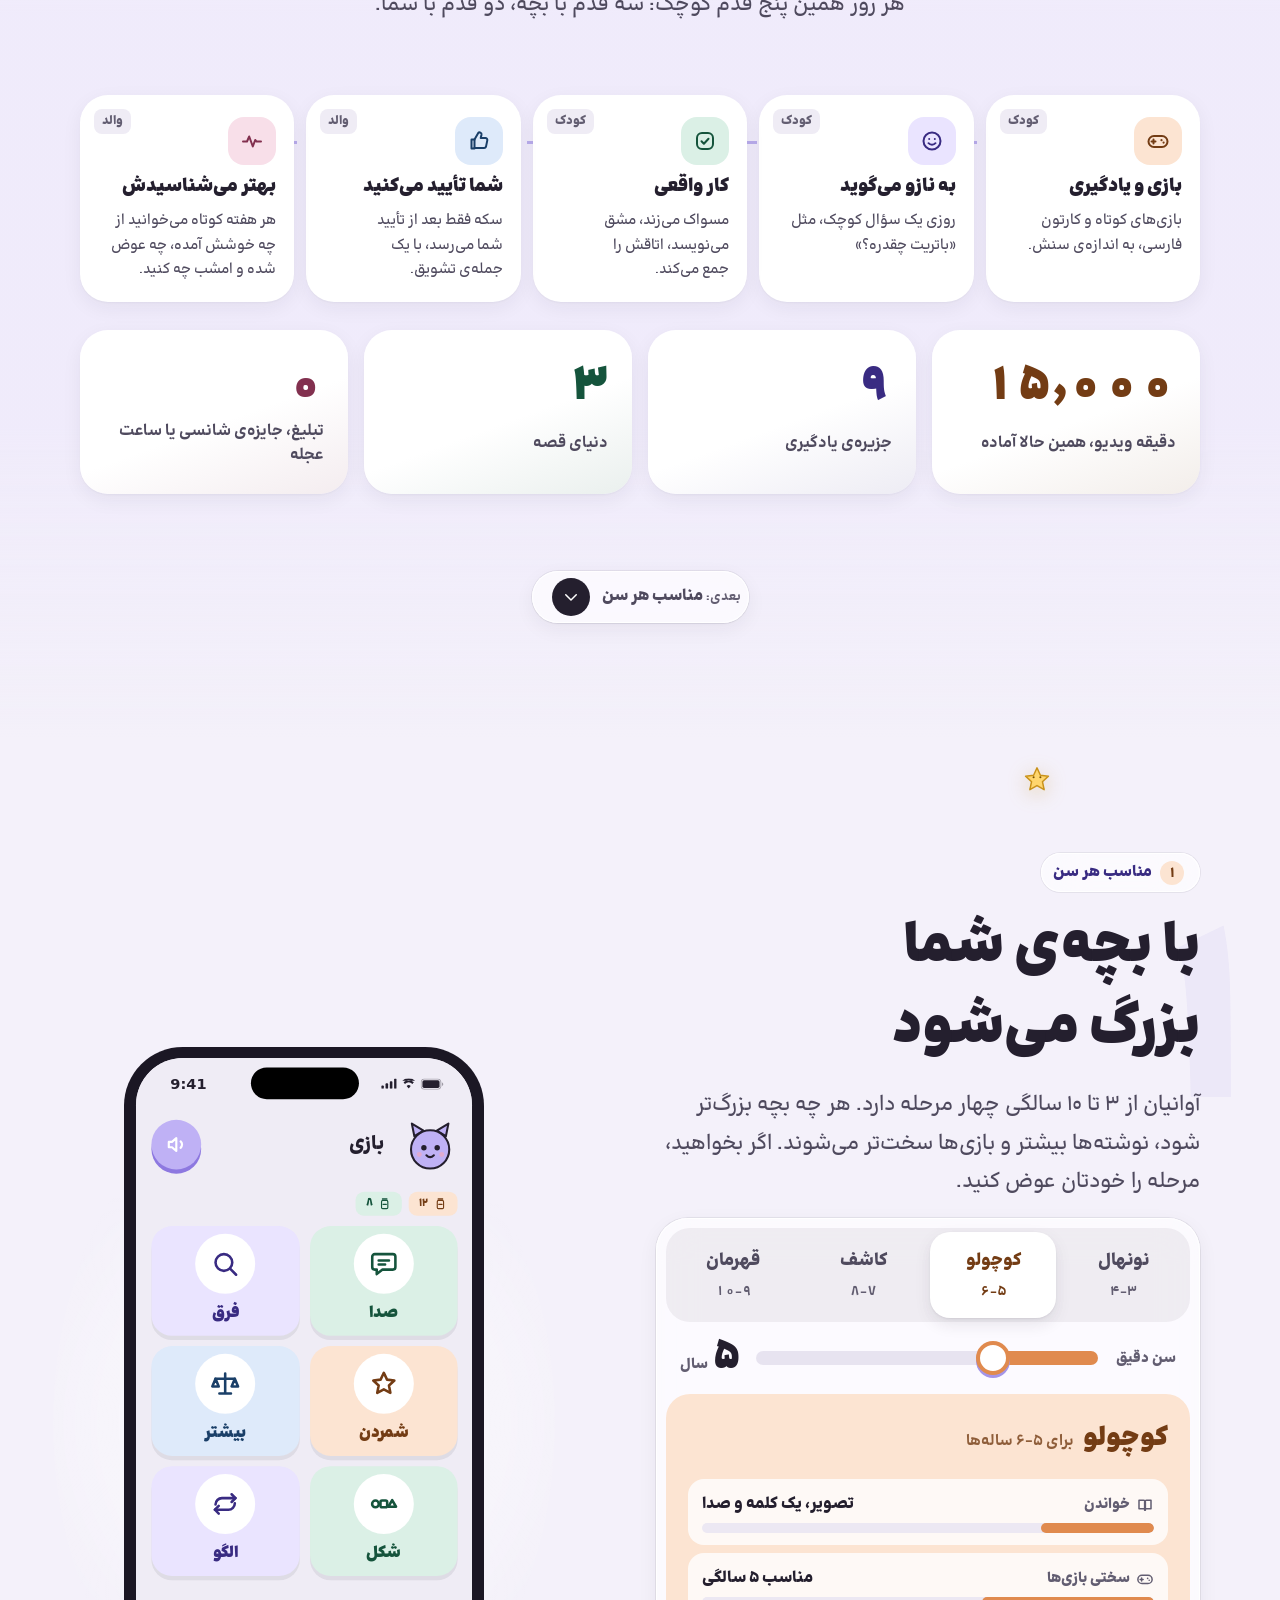
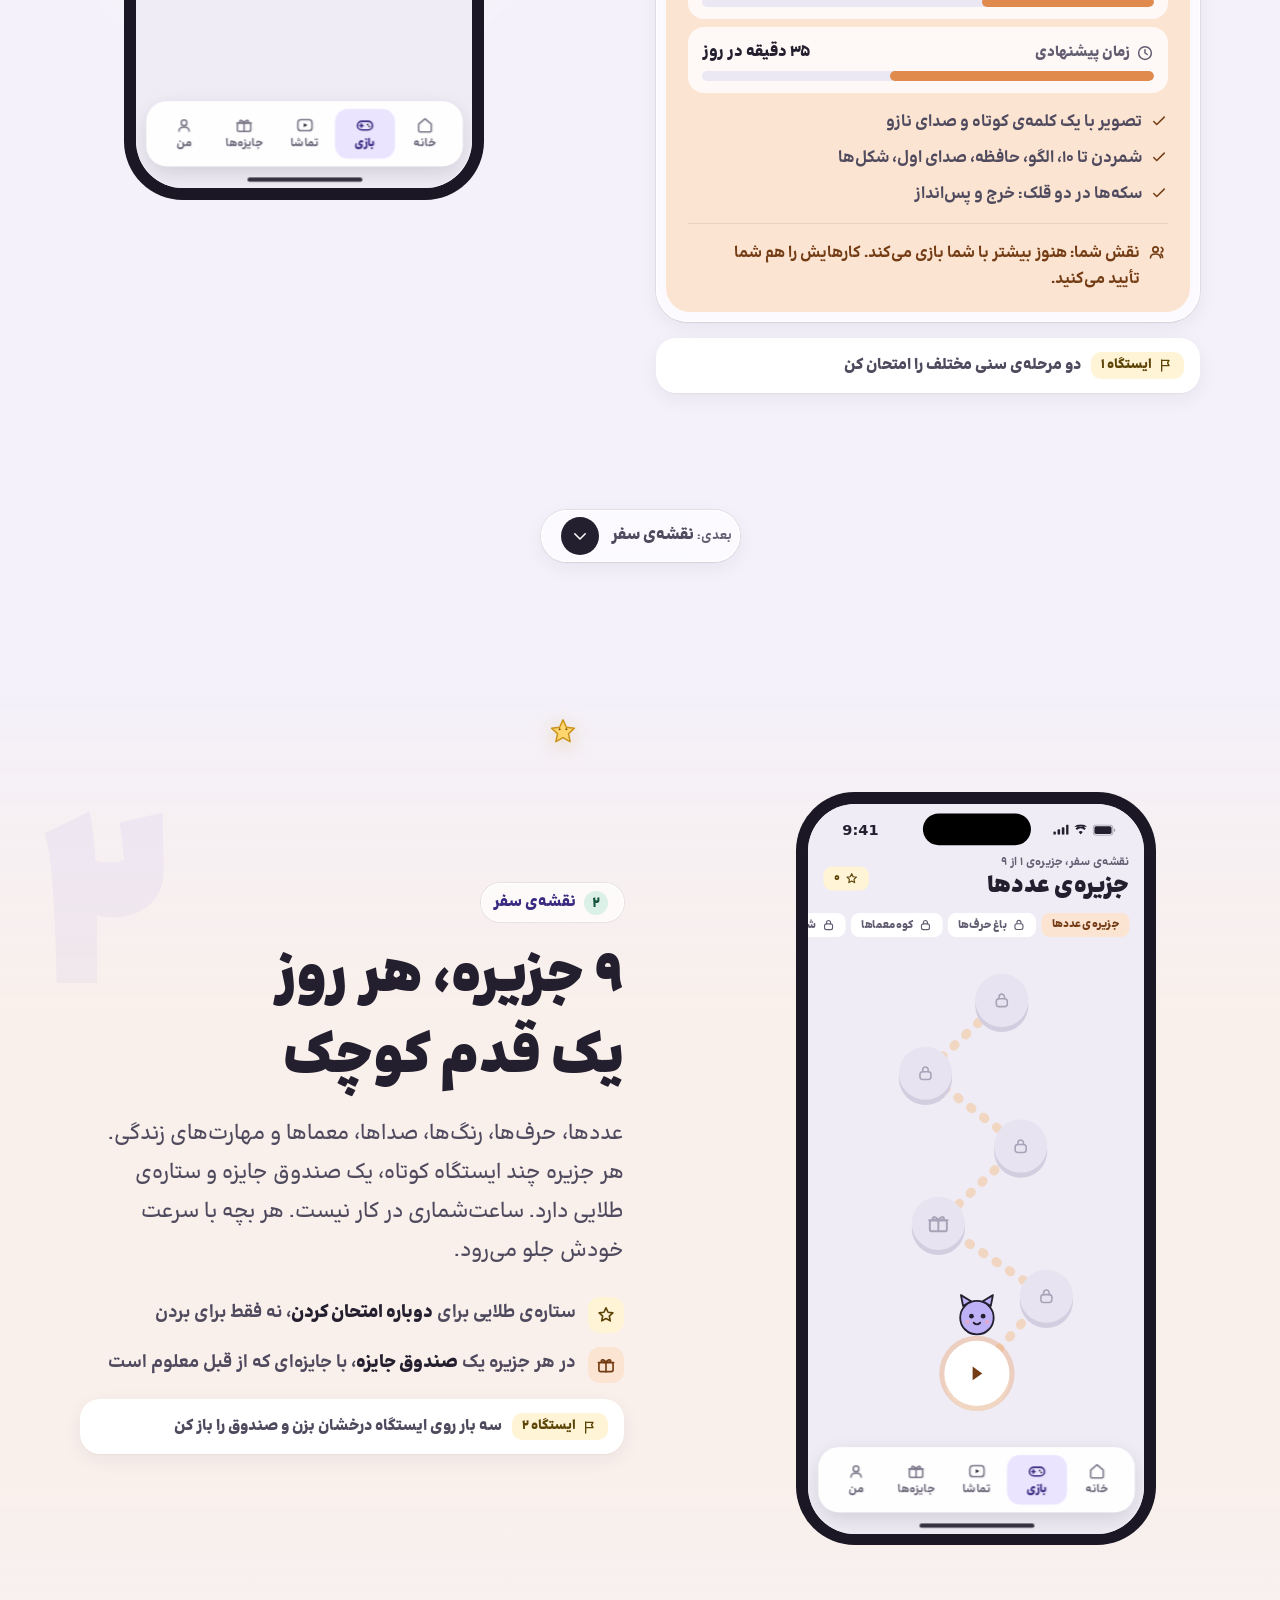
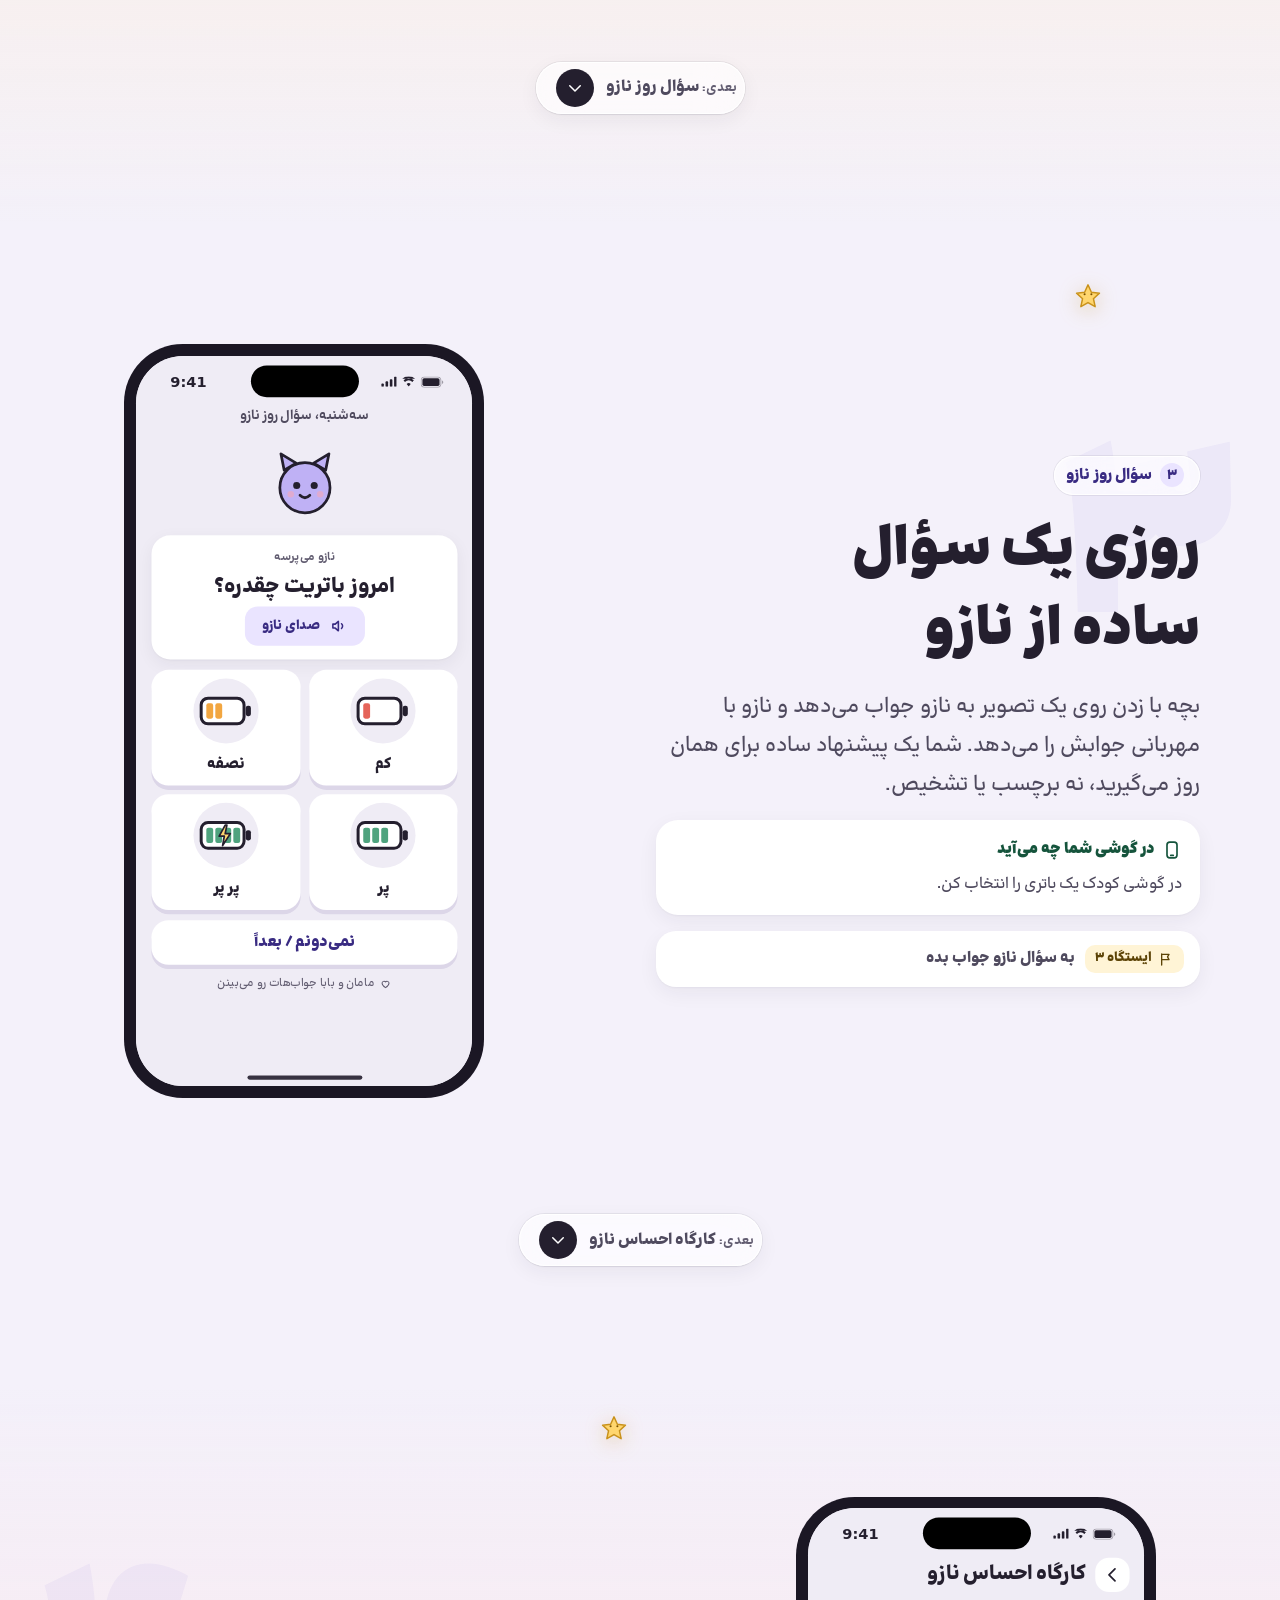
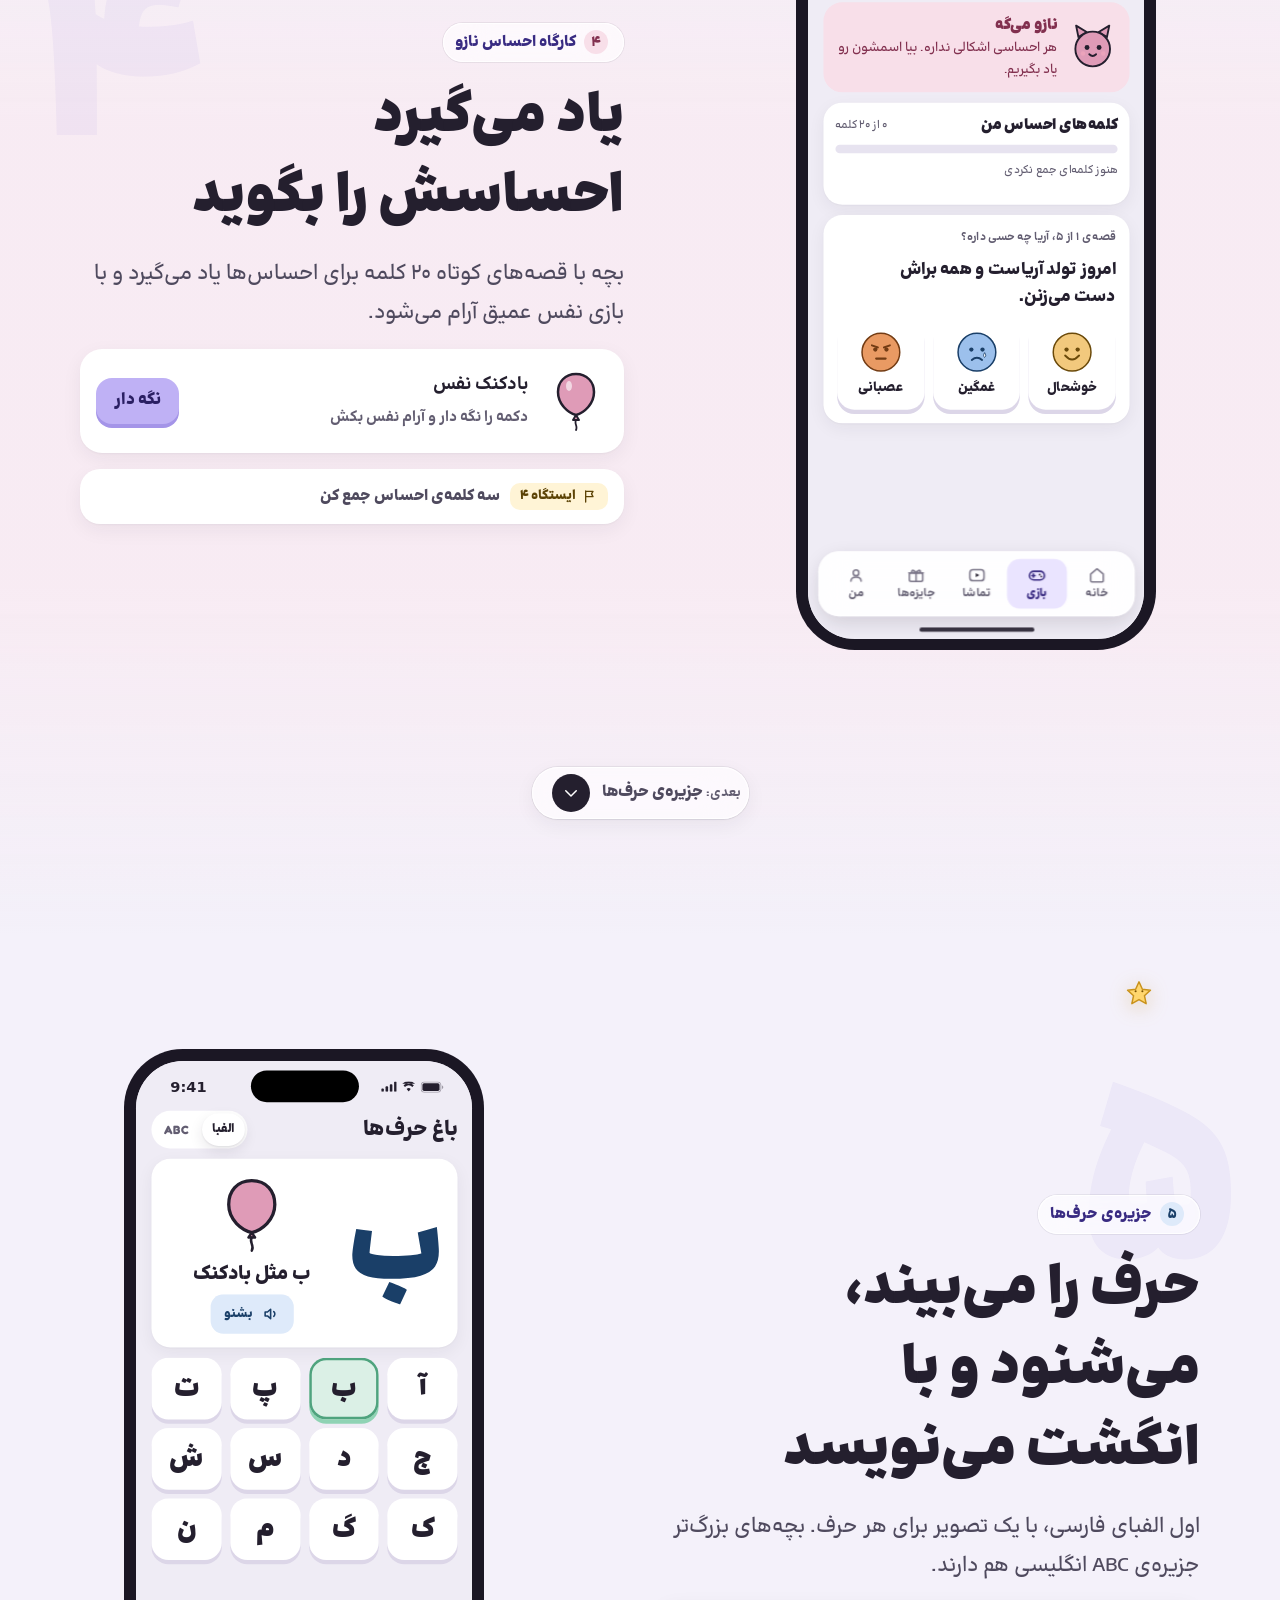
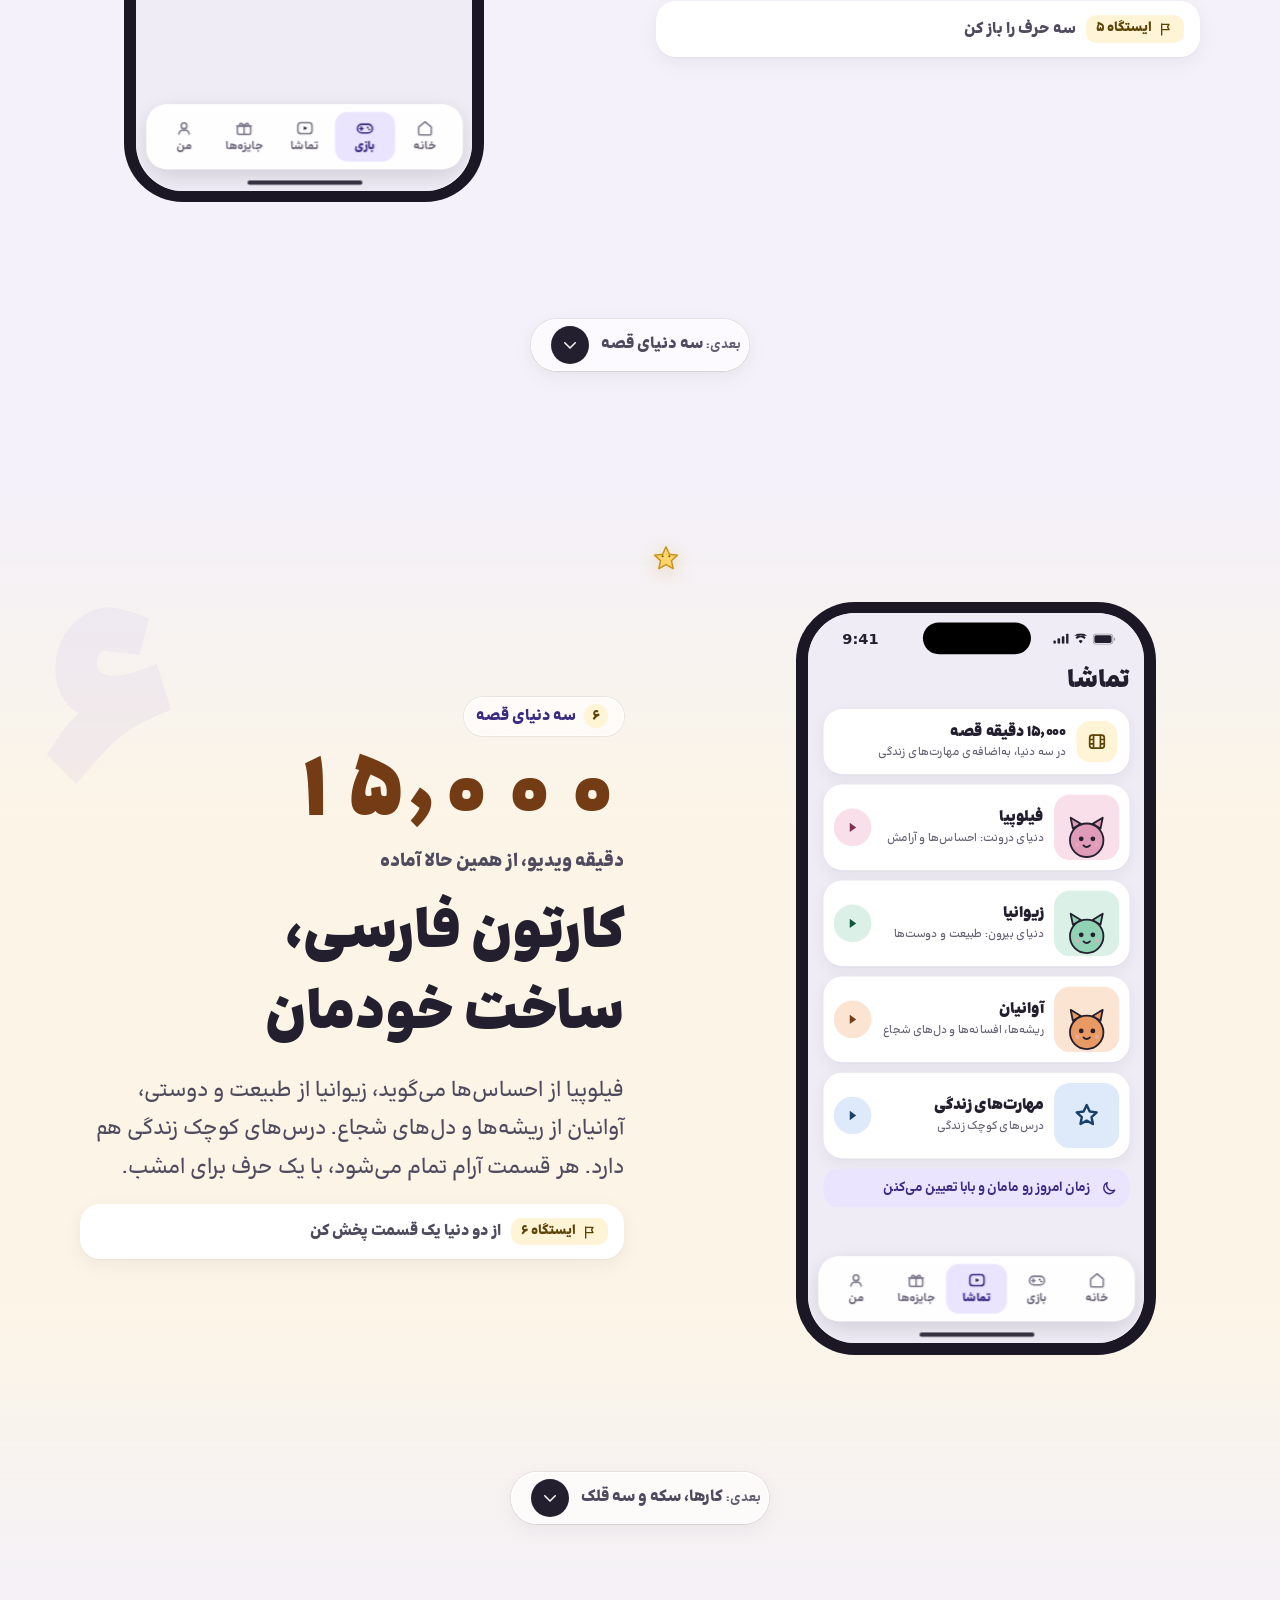
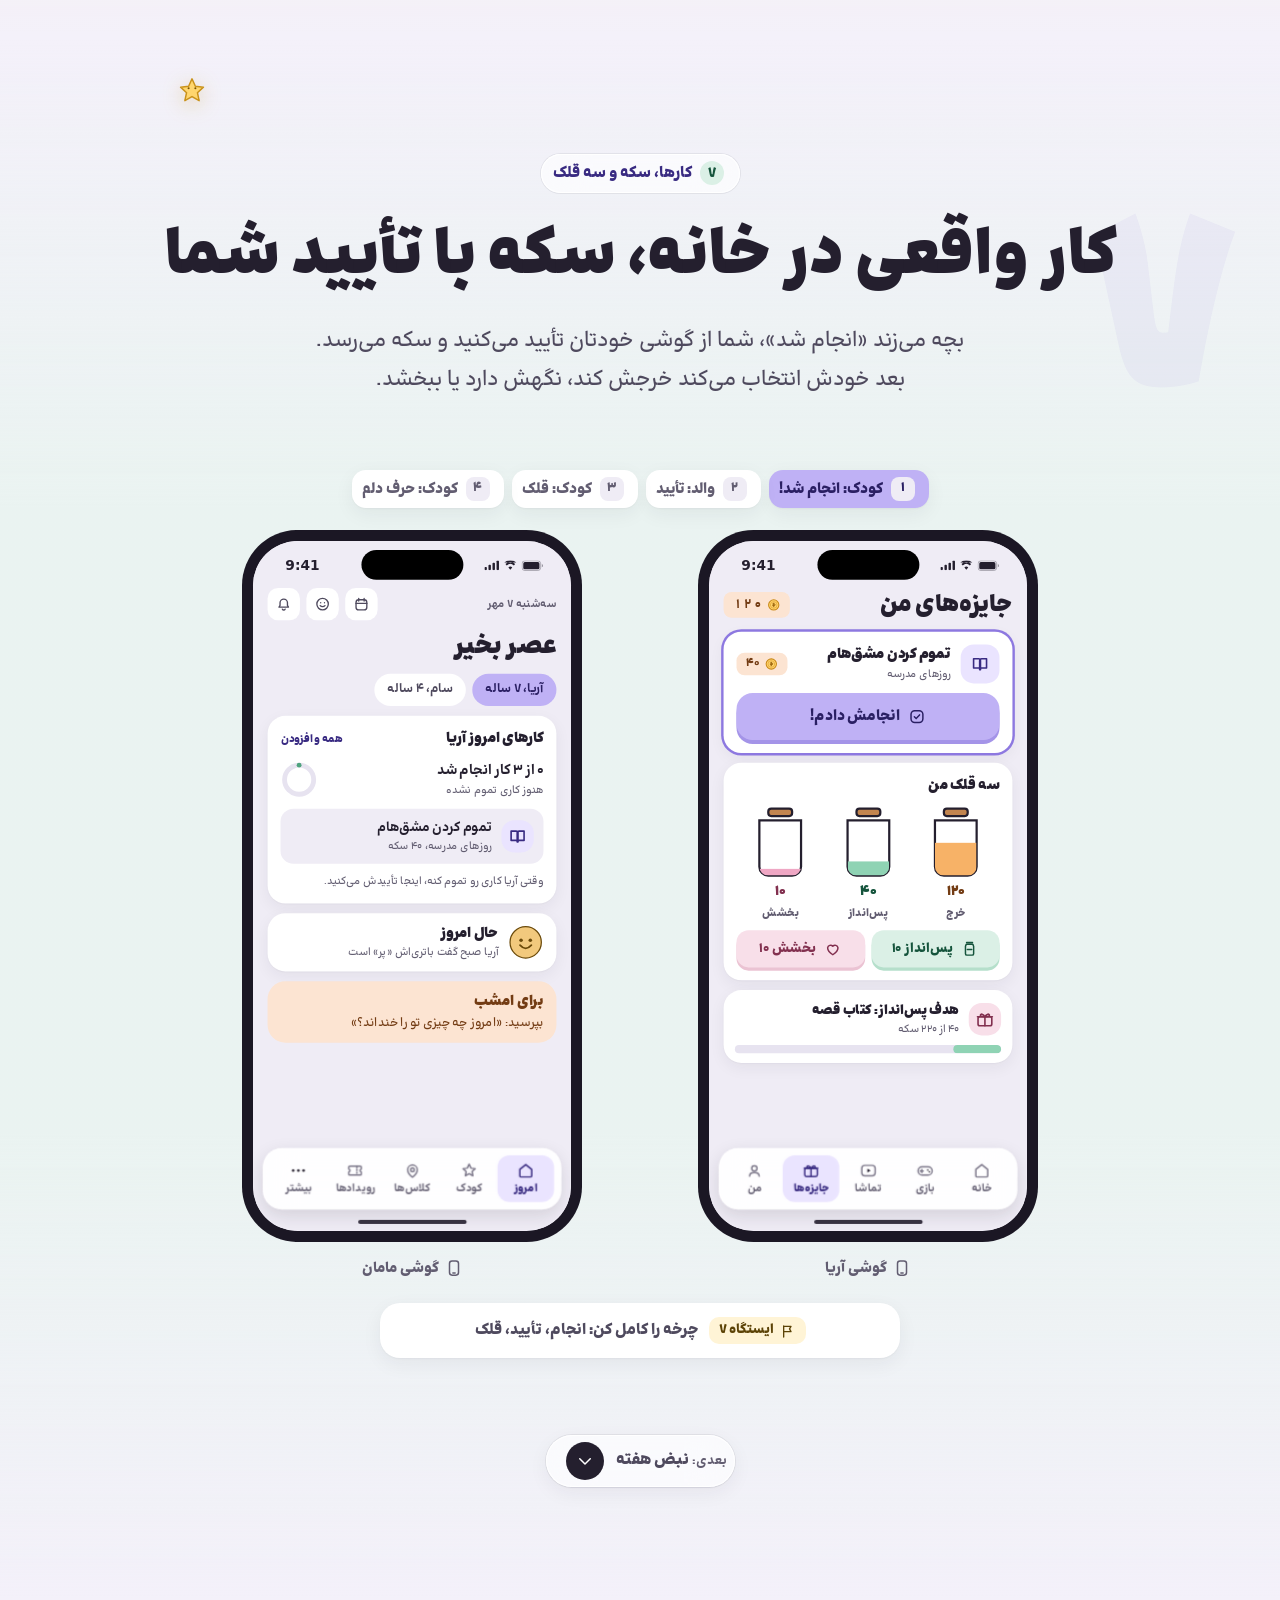
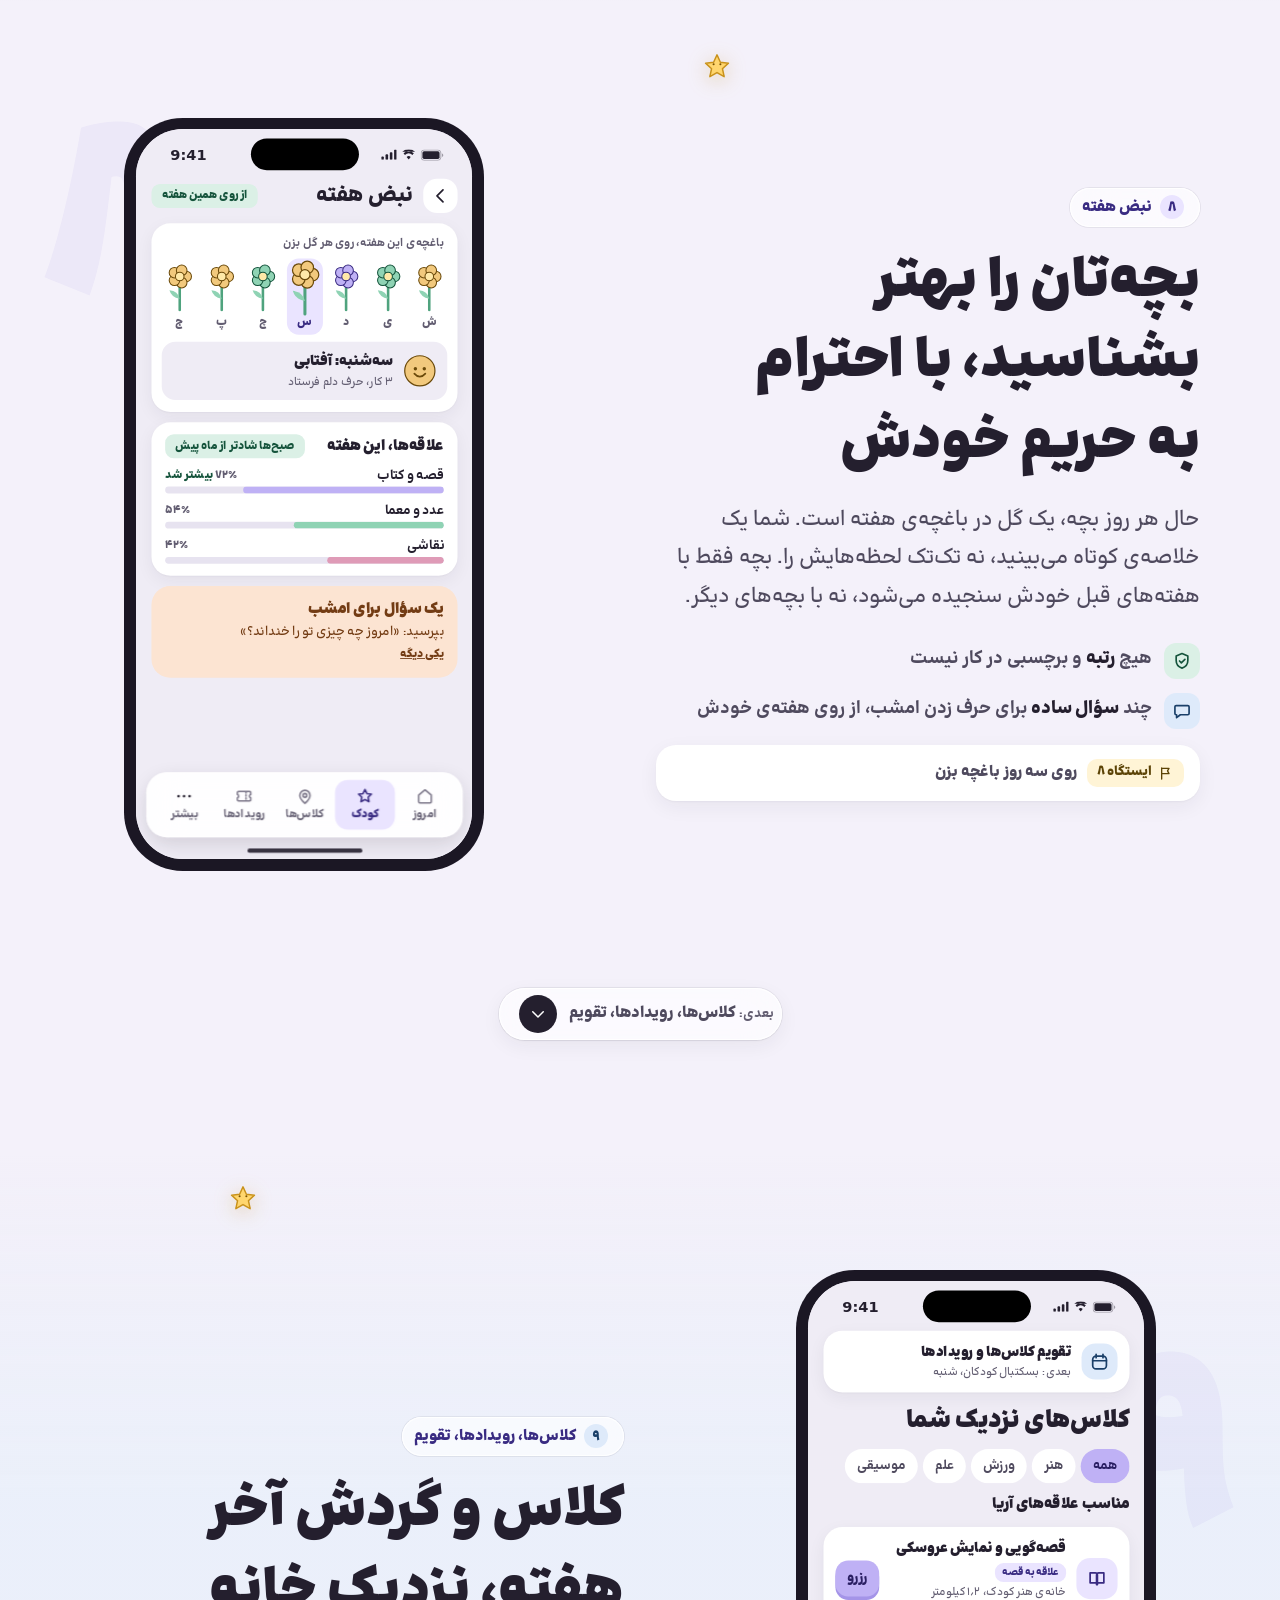
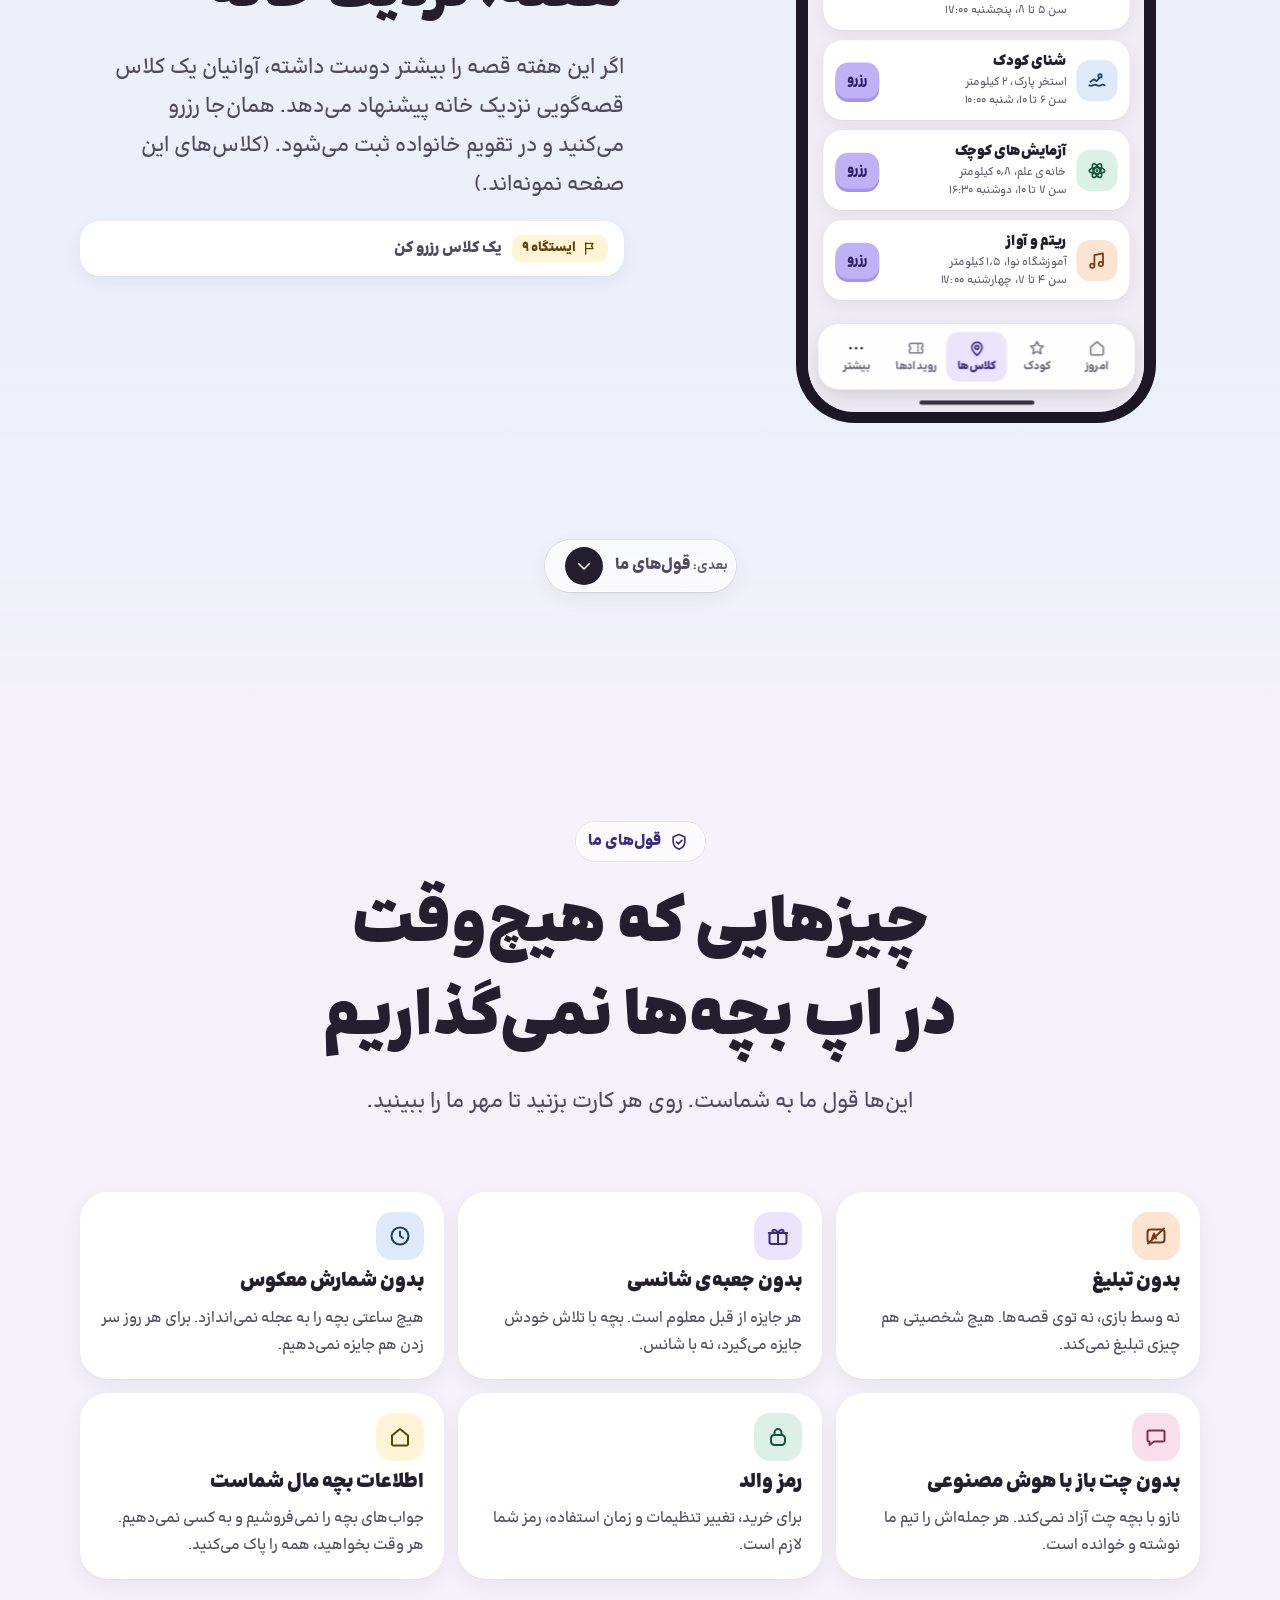
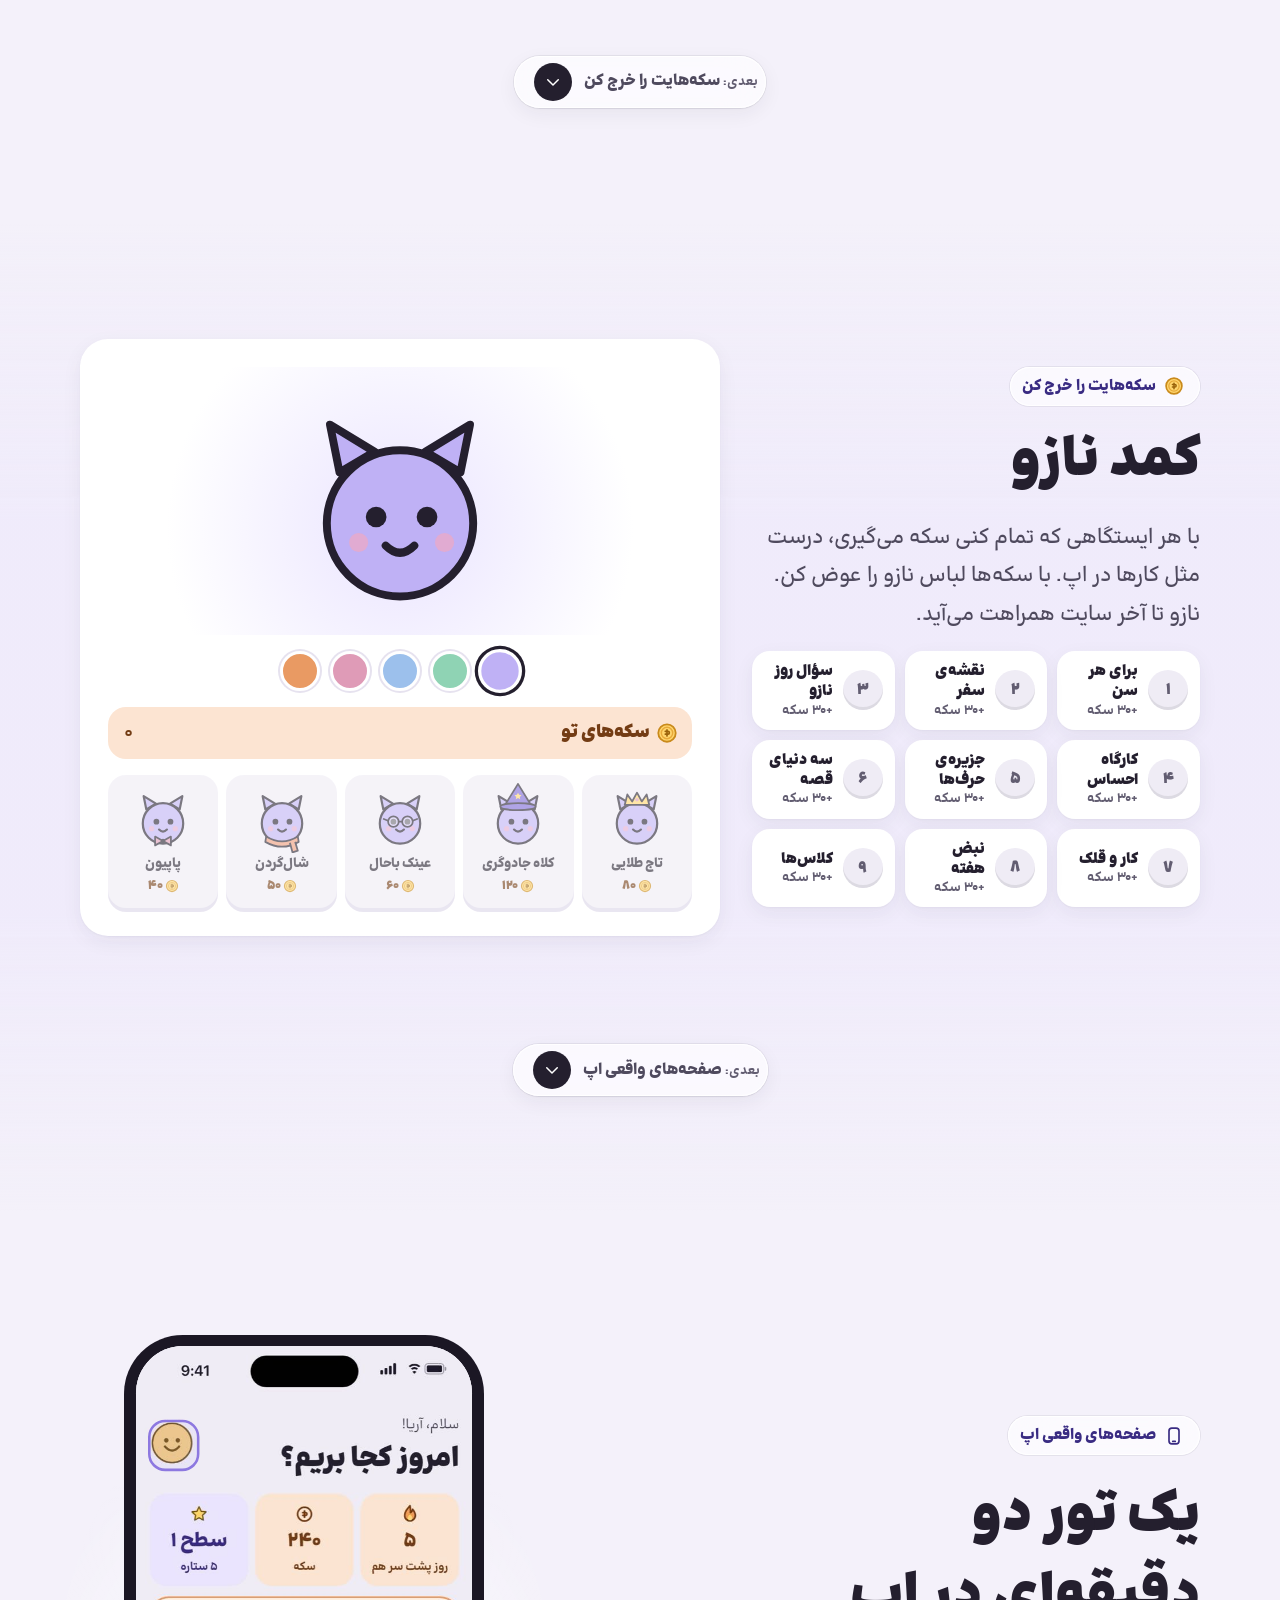
==== commit acfe8110: "Split site CSS and JS into style.css and script.js Also ships the design v3 delight layer (hidden st" ====
--- a/index.html
+++ b/index.html
@@ -11,1016 +11,7 @@
 <link rel="apple-touch-icon" href="[data-uri]">
 <meta name="apple-mobile-web-app-title" content="آوانیان">
 <link rel="stylesheet" href="https://fonts.googleapis.com/css2?family=Fredoka:wght@400;500;600;700&display=swap" media="print" onload="this.media='all'"><noscript><link rel="stylesheet" href="https://fonts.googleapis.com/css2?family=Fredoka:wght@400;500;600;700&display=swap"></noscript>
-<style>
-@font-face{font-family:'Koodak';font-weight:500;font-style:normal;font-display:swap;src:url([data-uri]) format('woff2')}
-@font-face{font-family:'Koodak';font-weight:700;font-style:normal;font-display:swap;src:url([data-uri]) format('woff2')}
-@font-face{font-family:'Koodak';font-weight:800;font-style:normal;font-display:swap;src:url([data-uri]) format('woff2')}
-@font-face{font-family:'Koodak';font-weight:900;font-style:normal;font-display:swap;src:url([data-uri]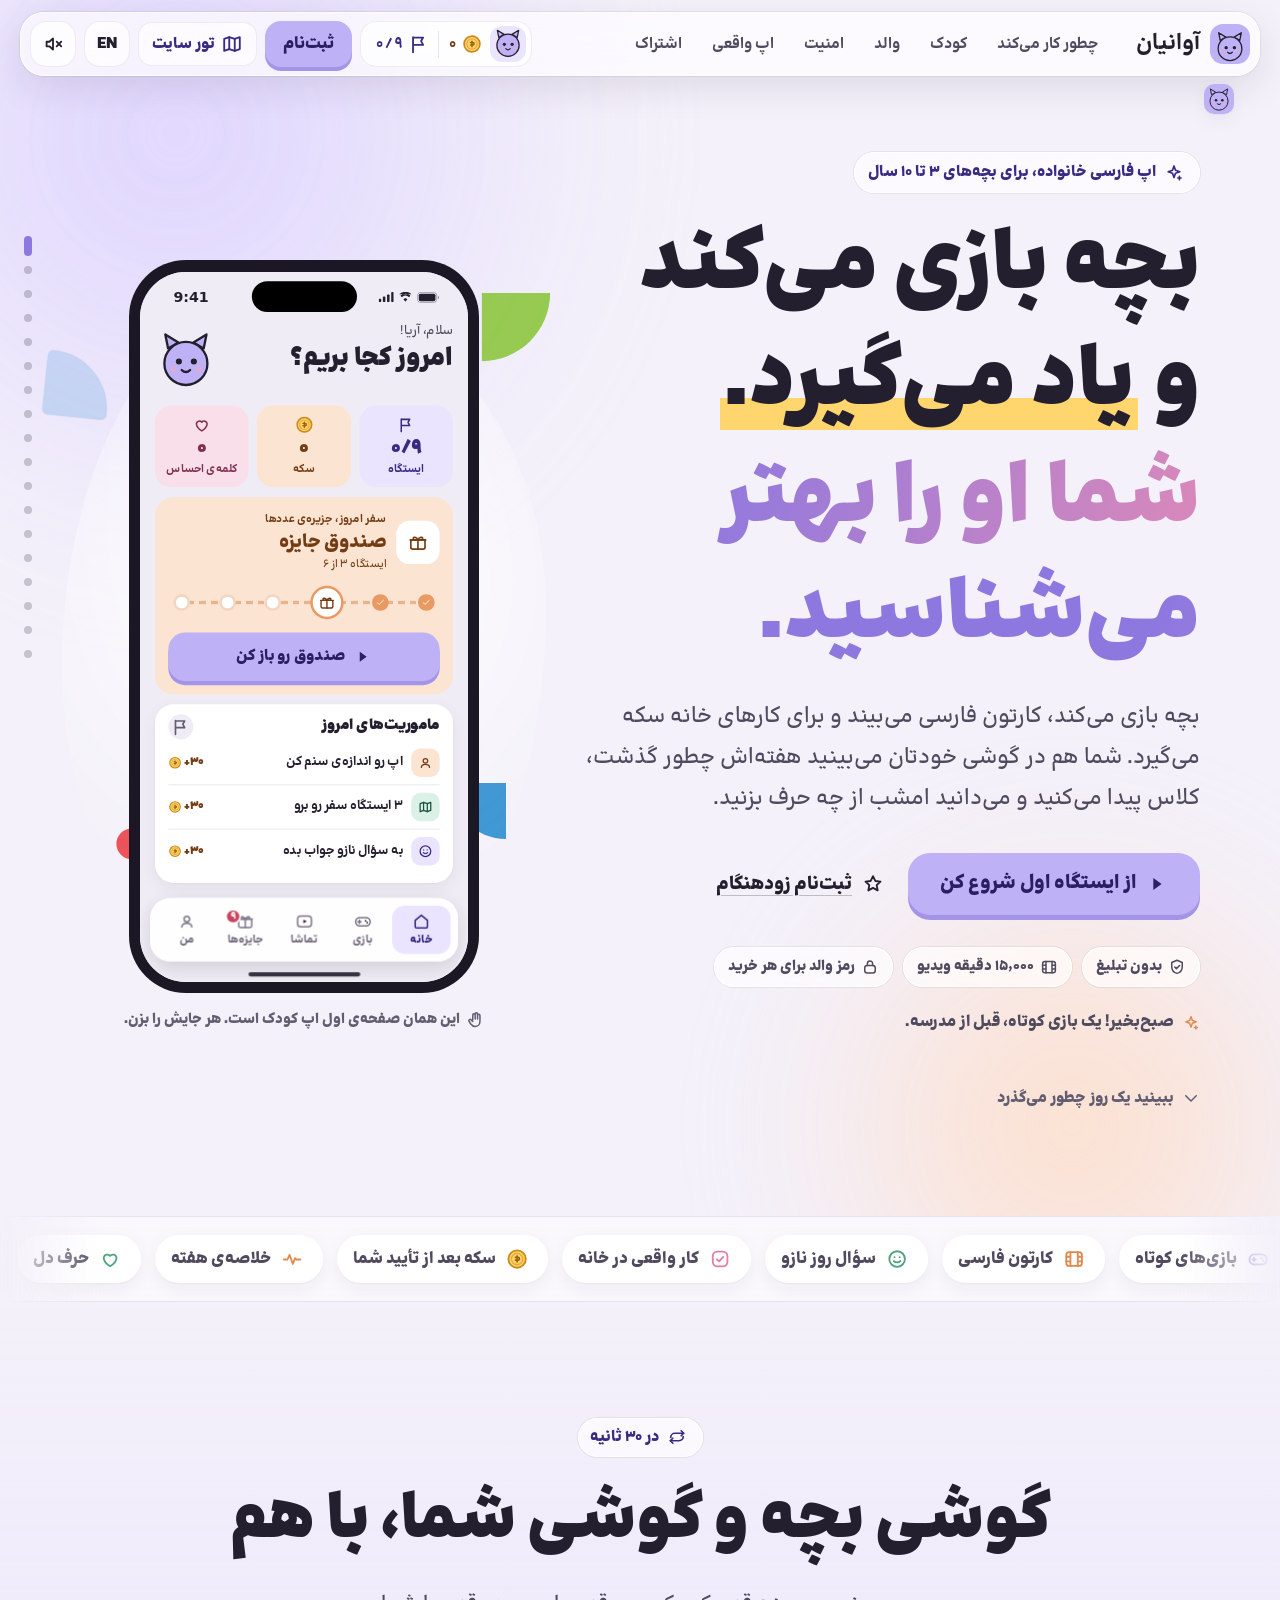
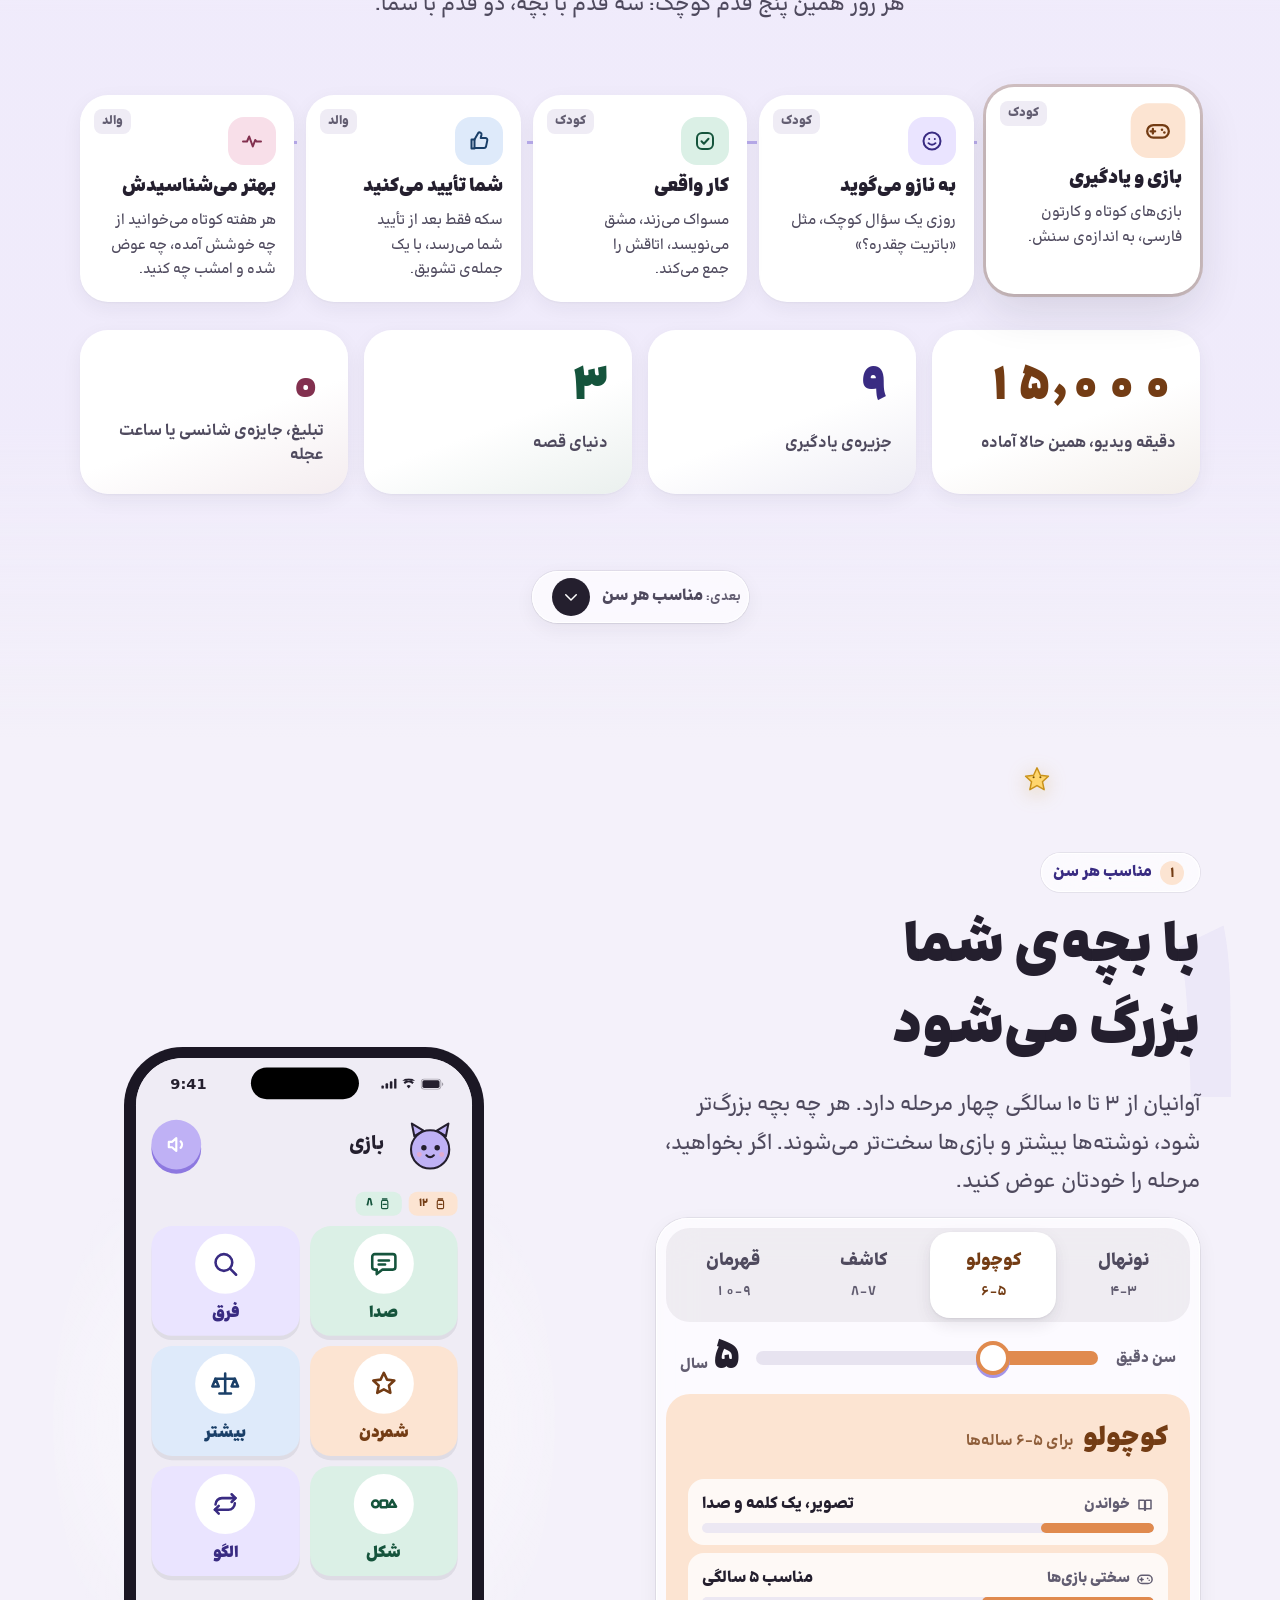
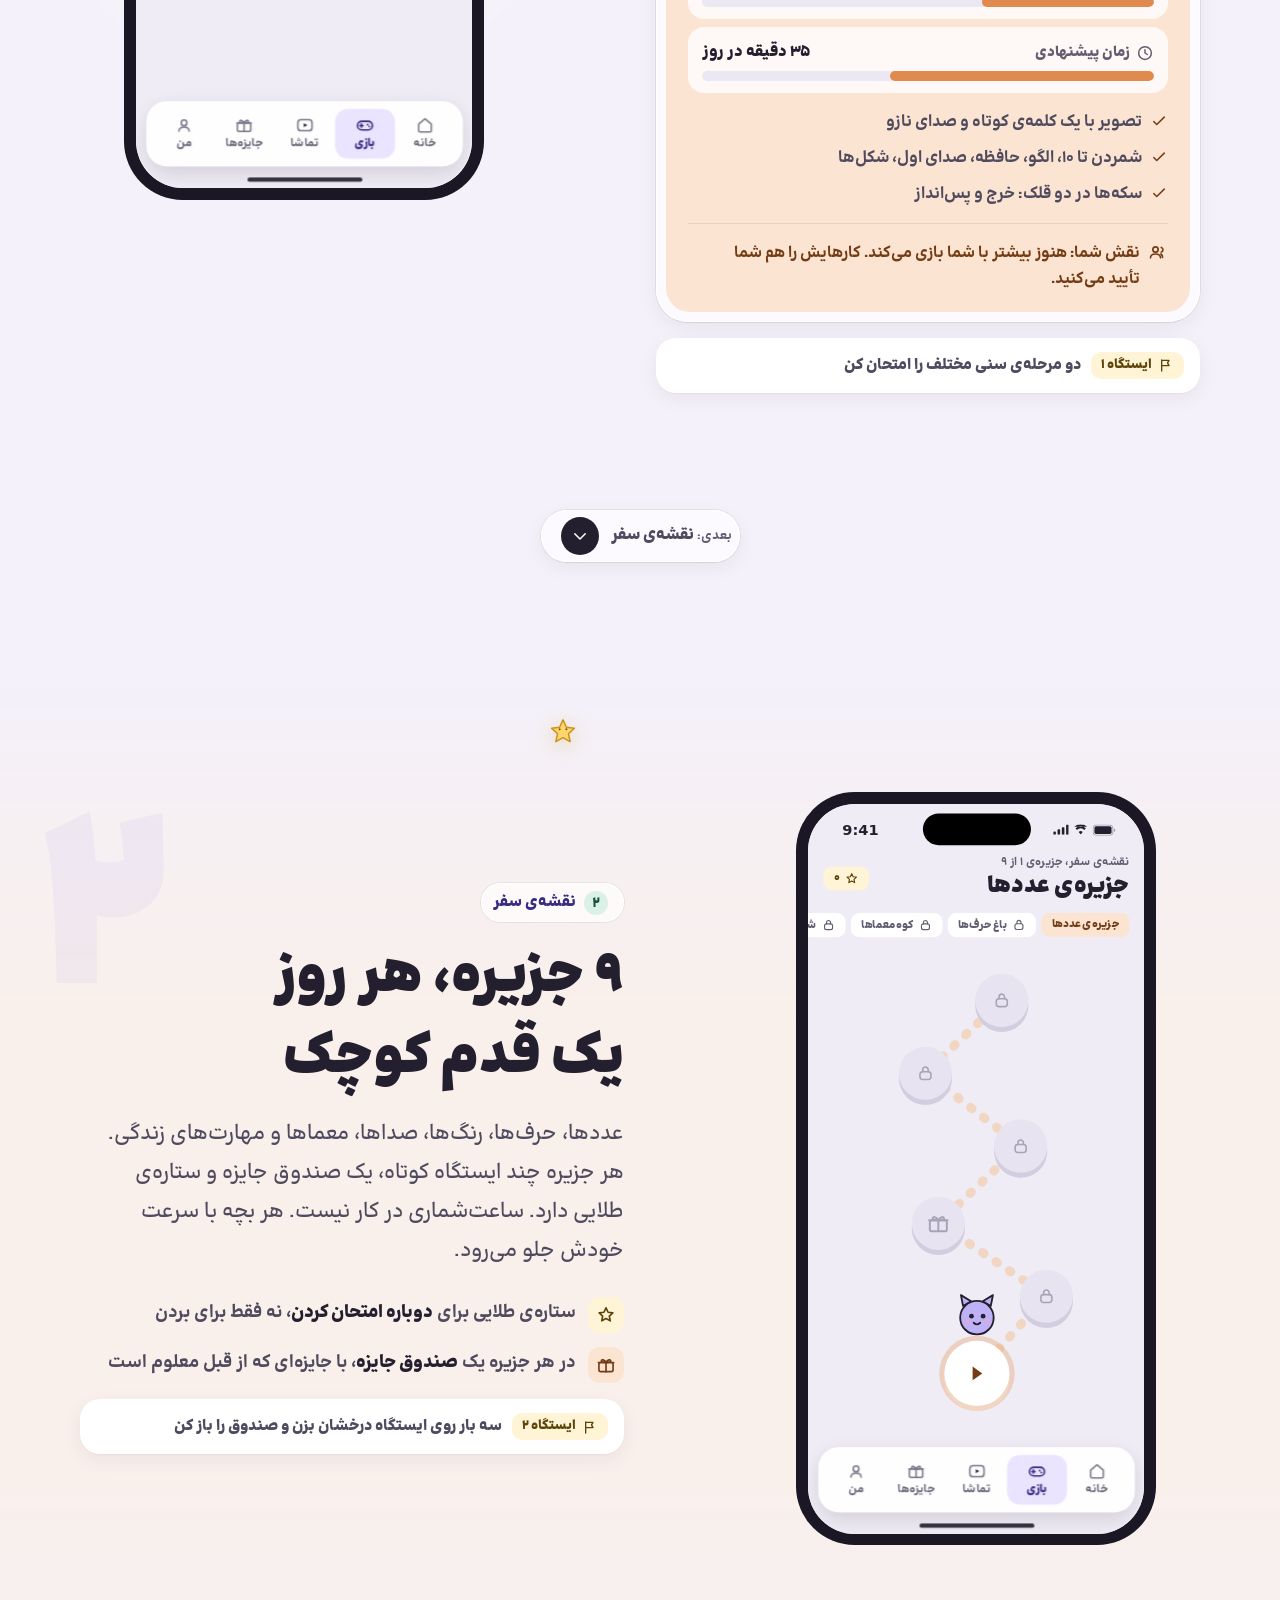
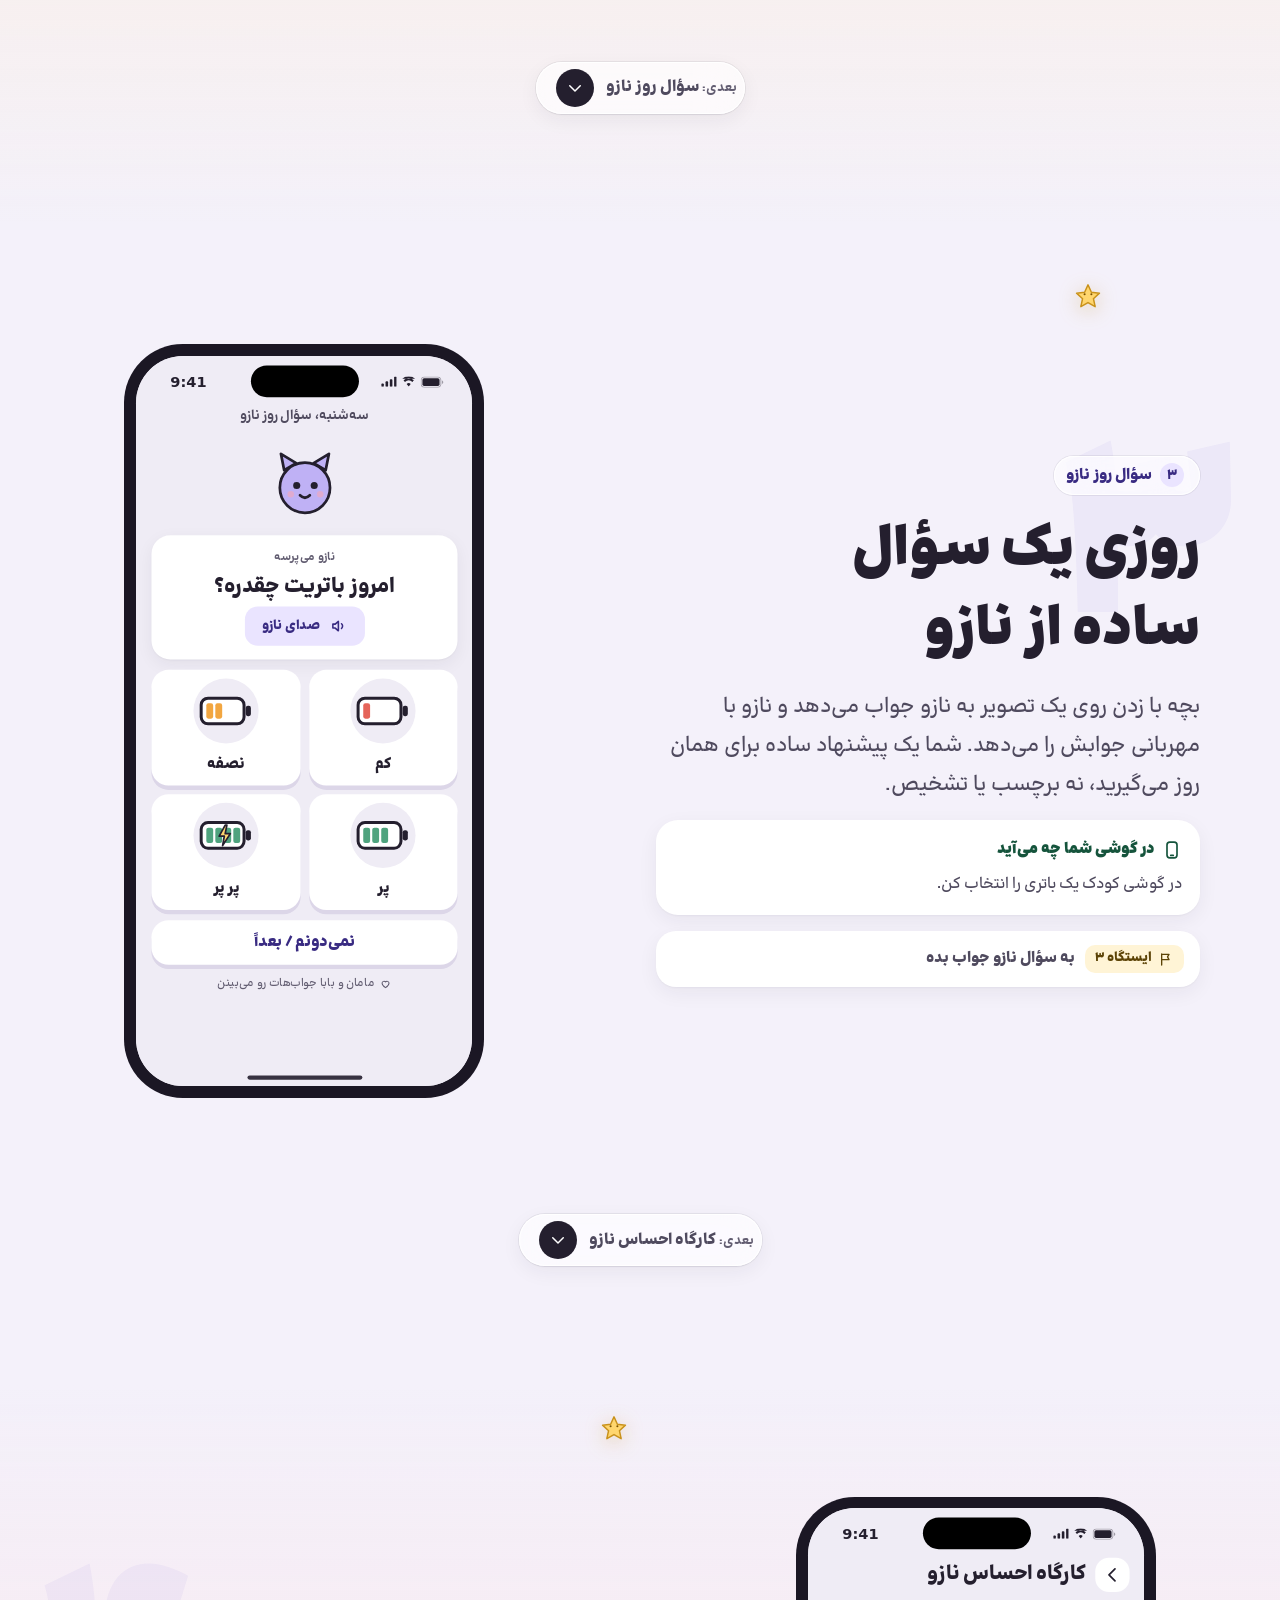
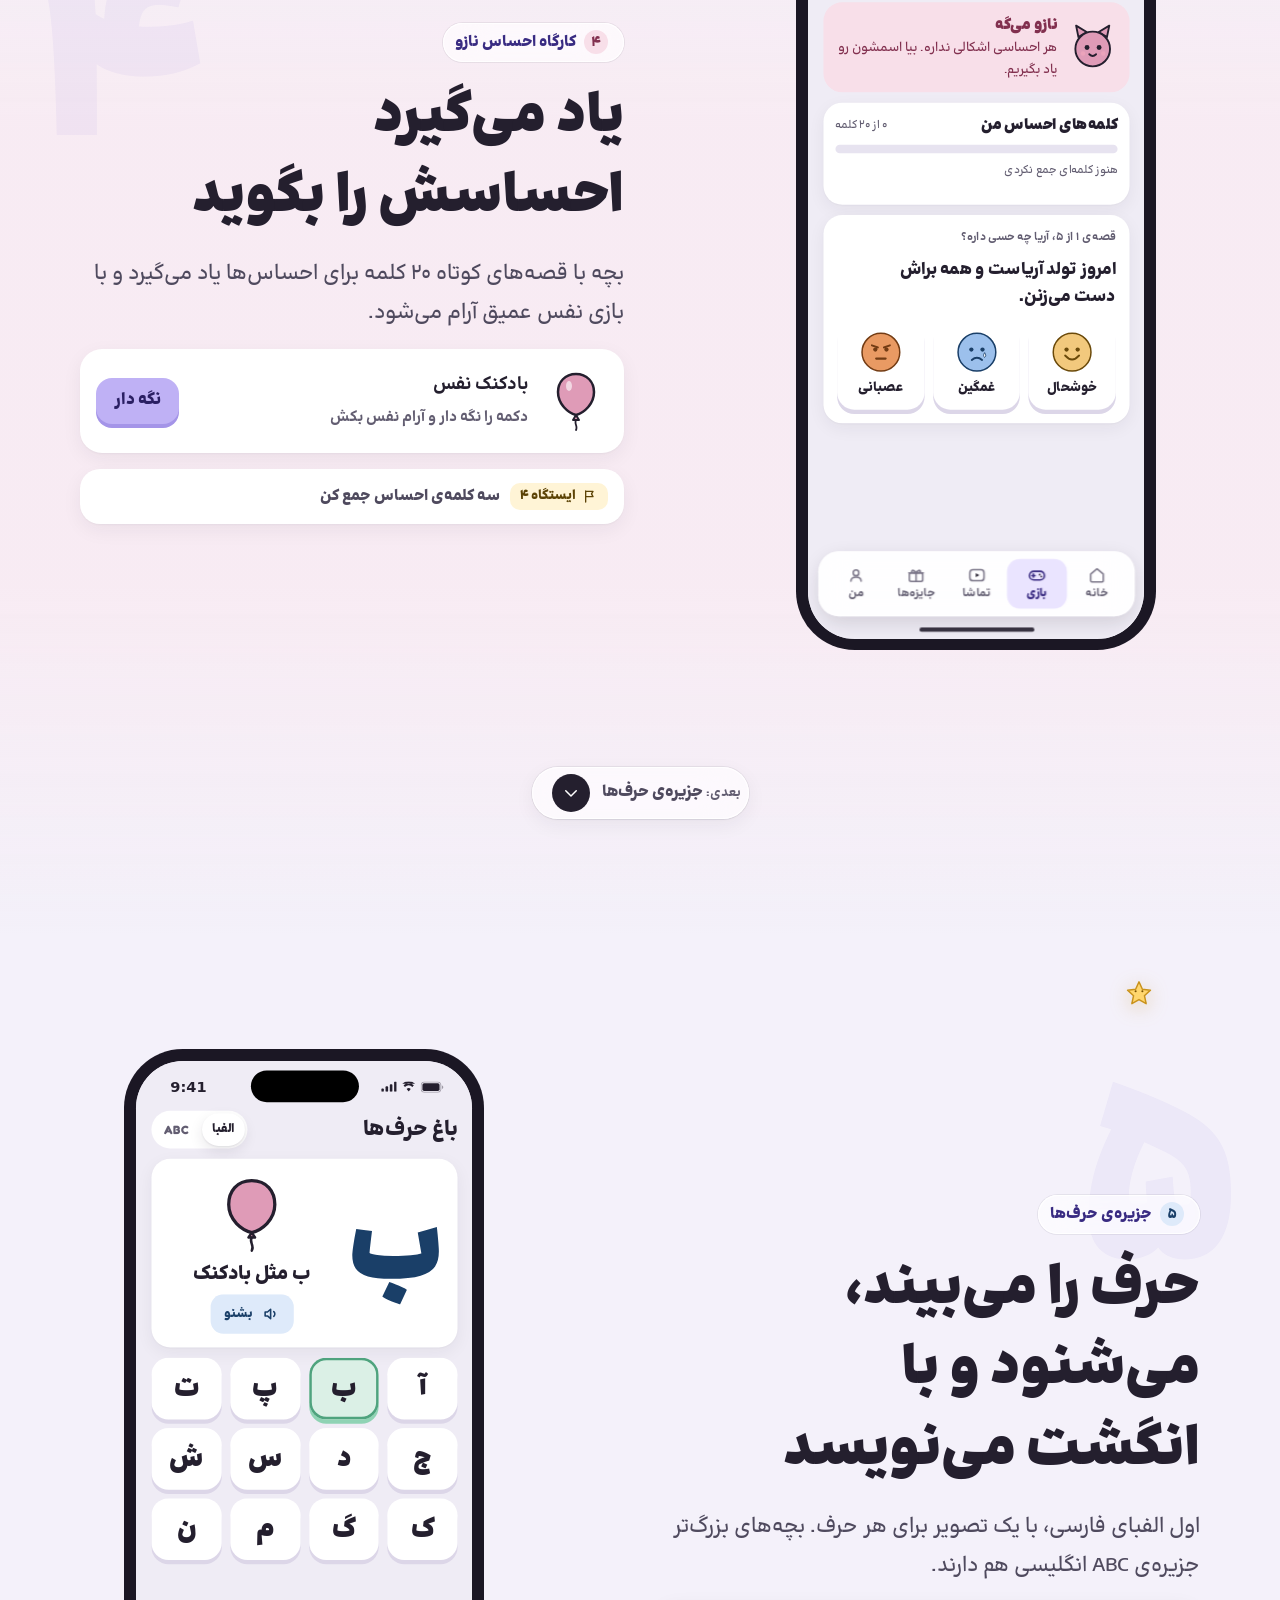
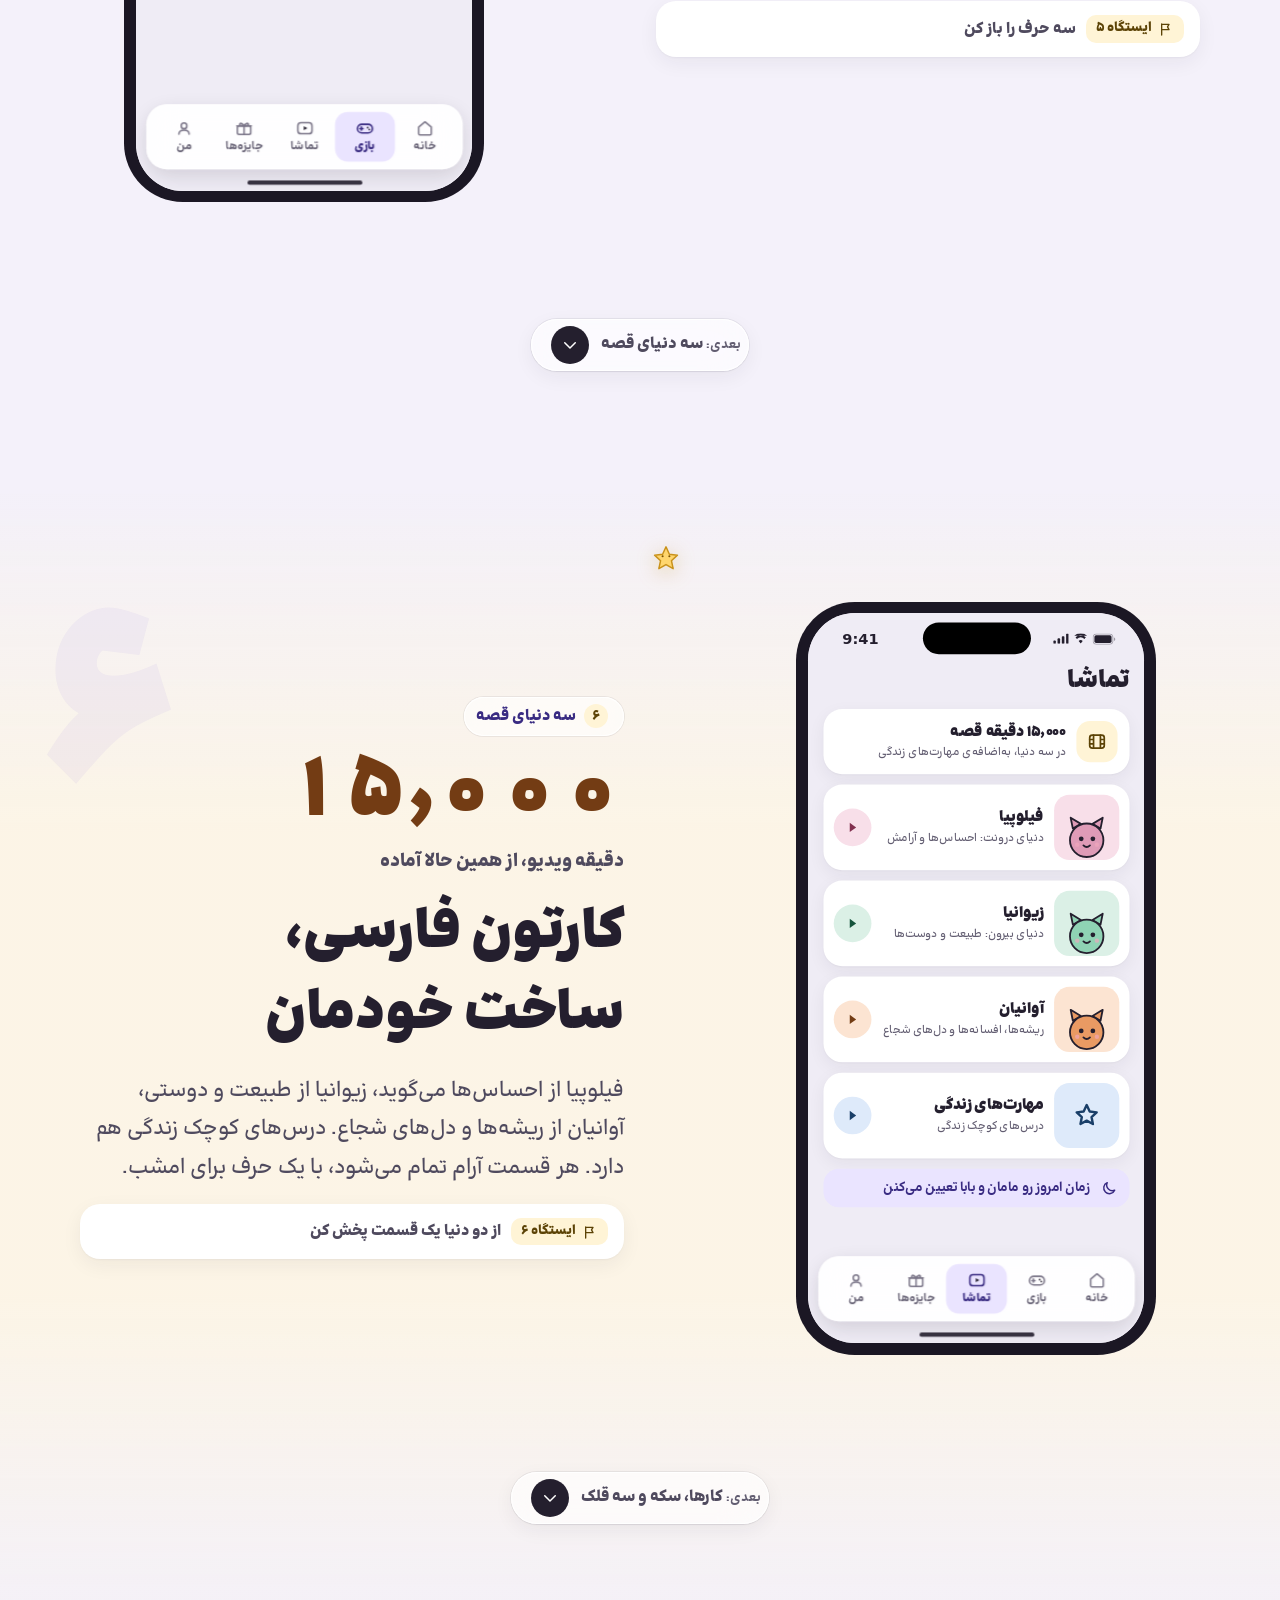
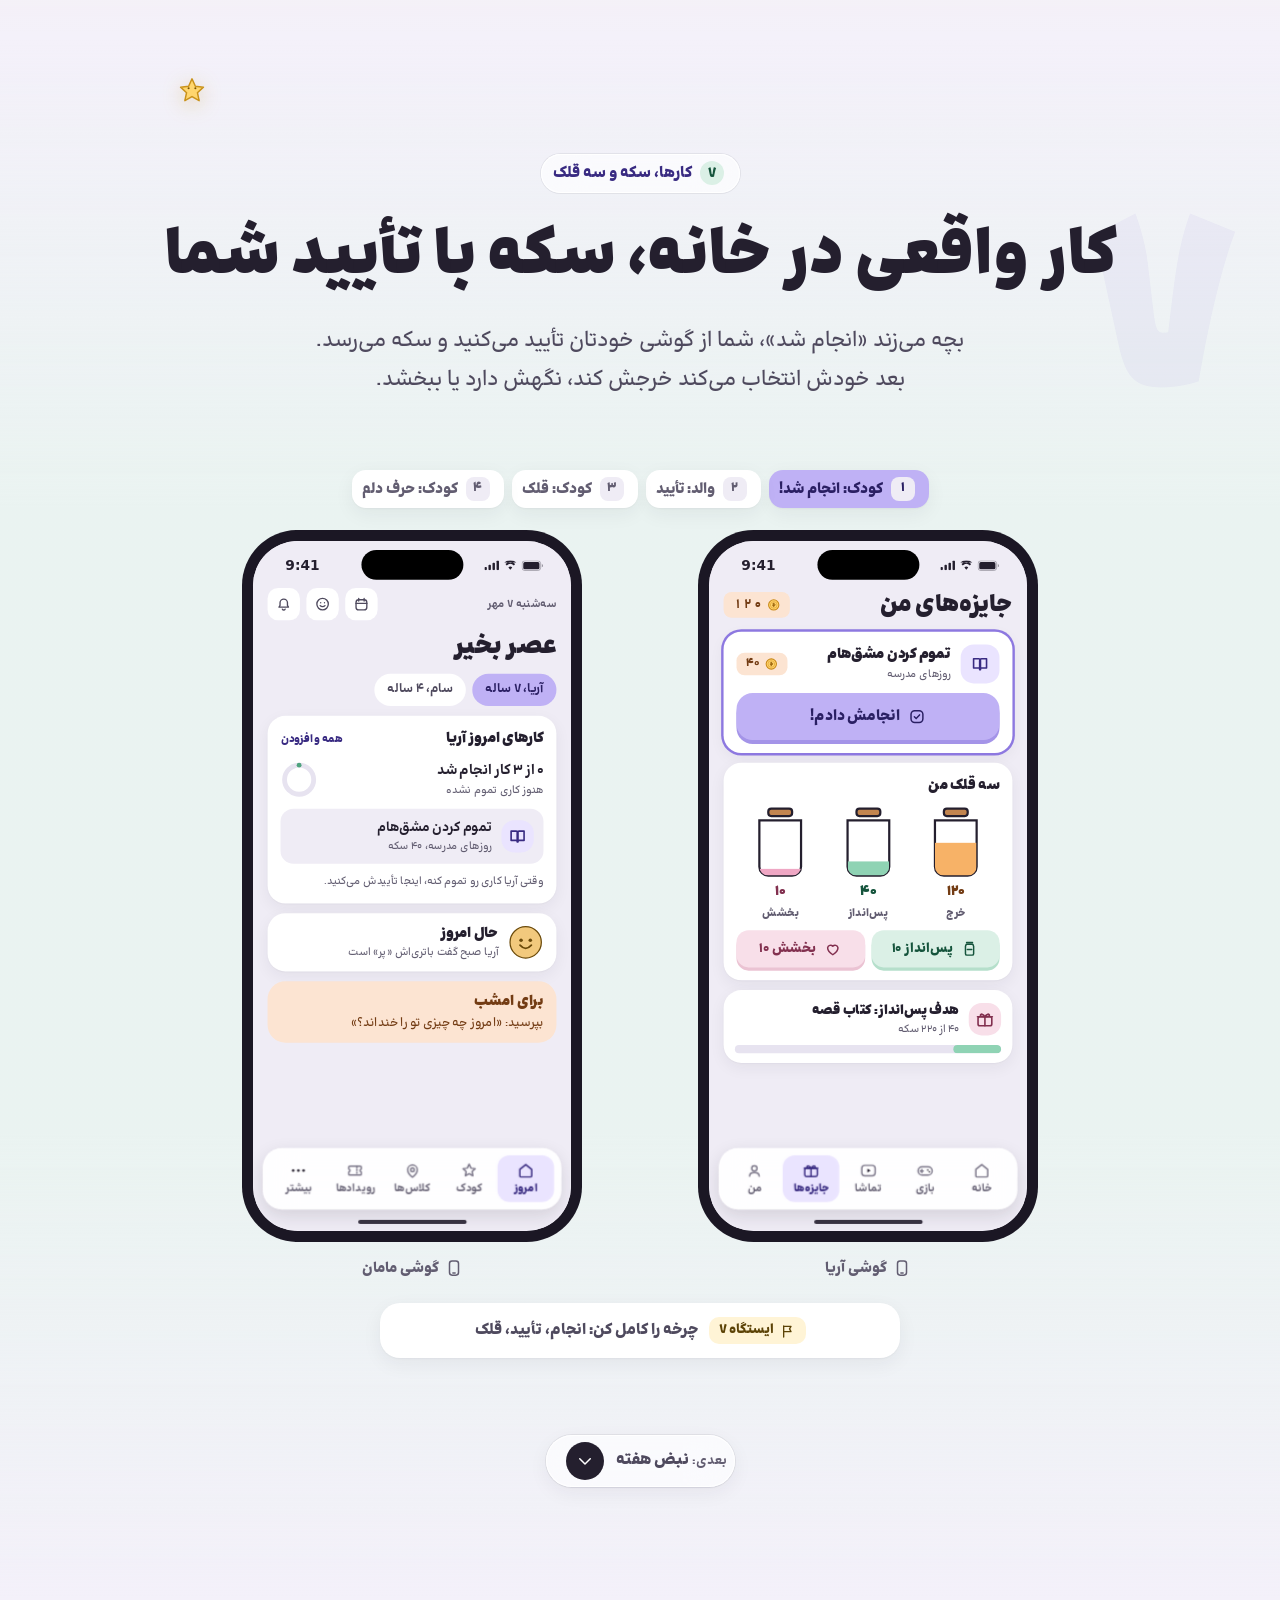
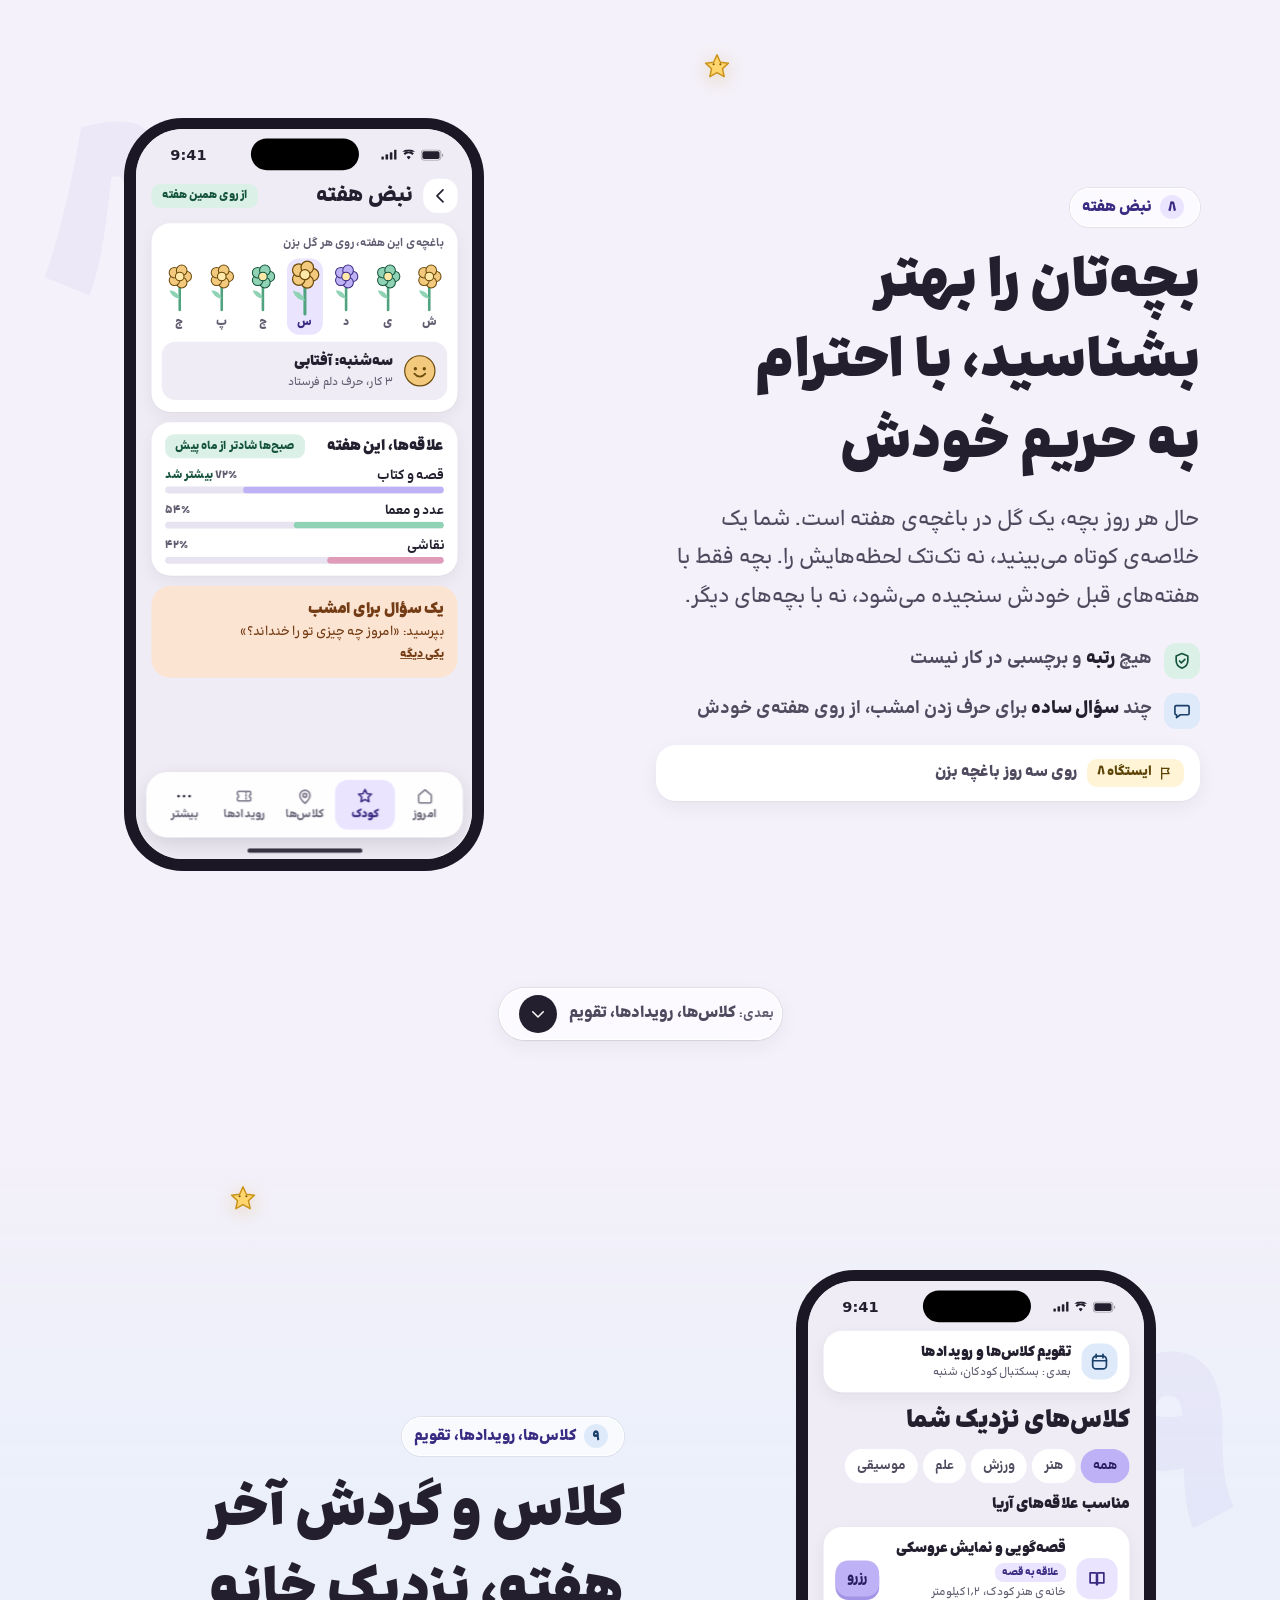
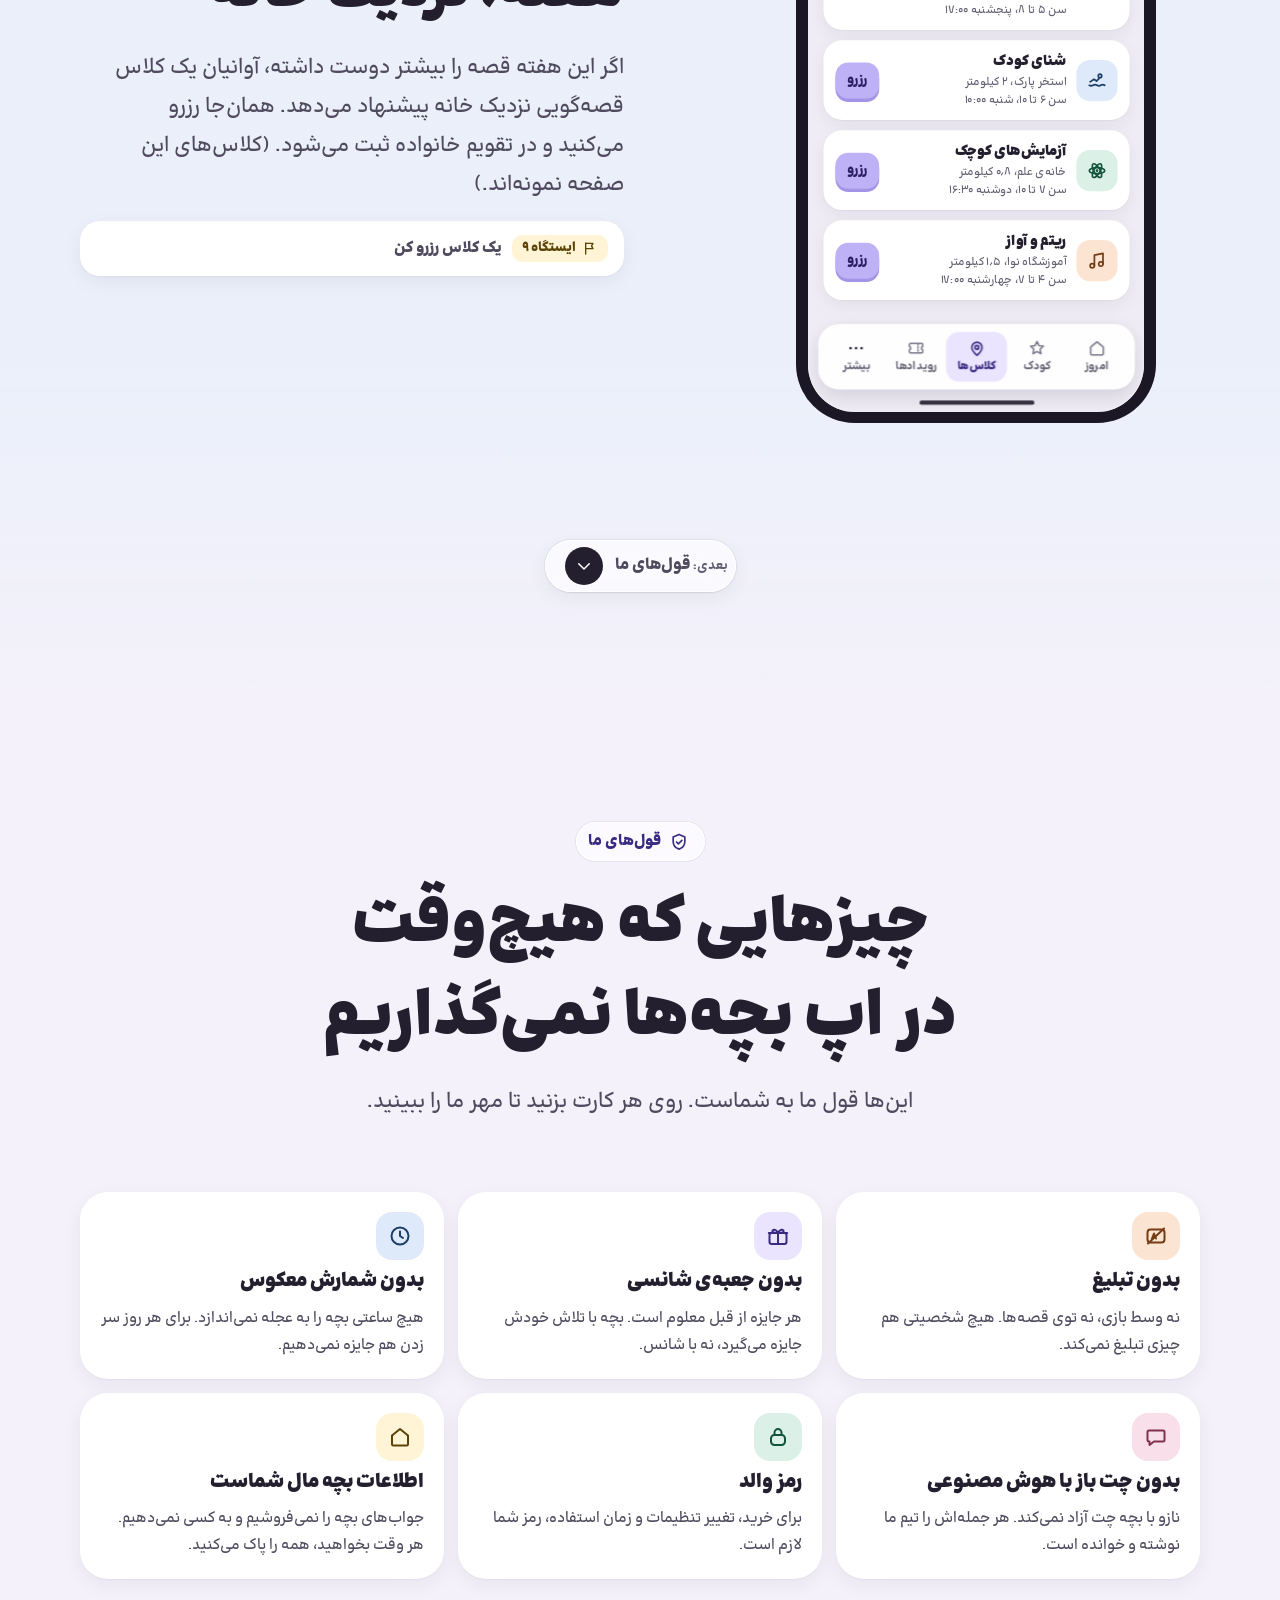
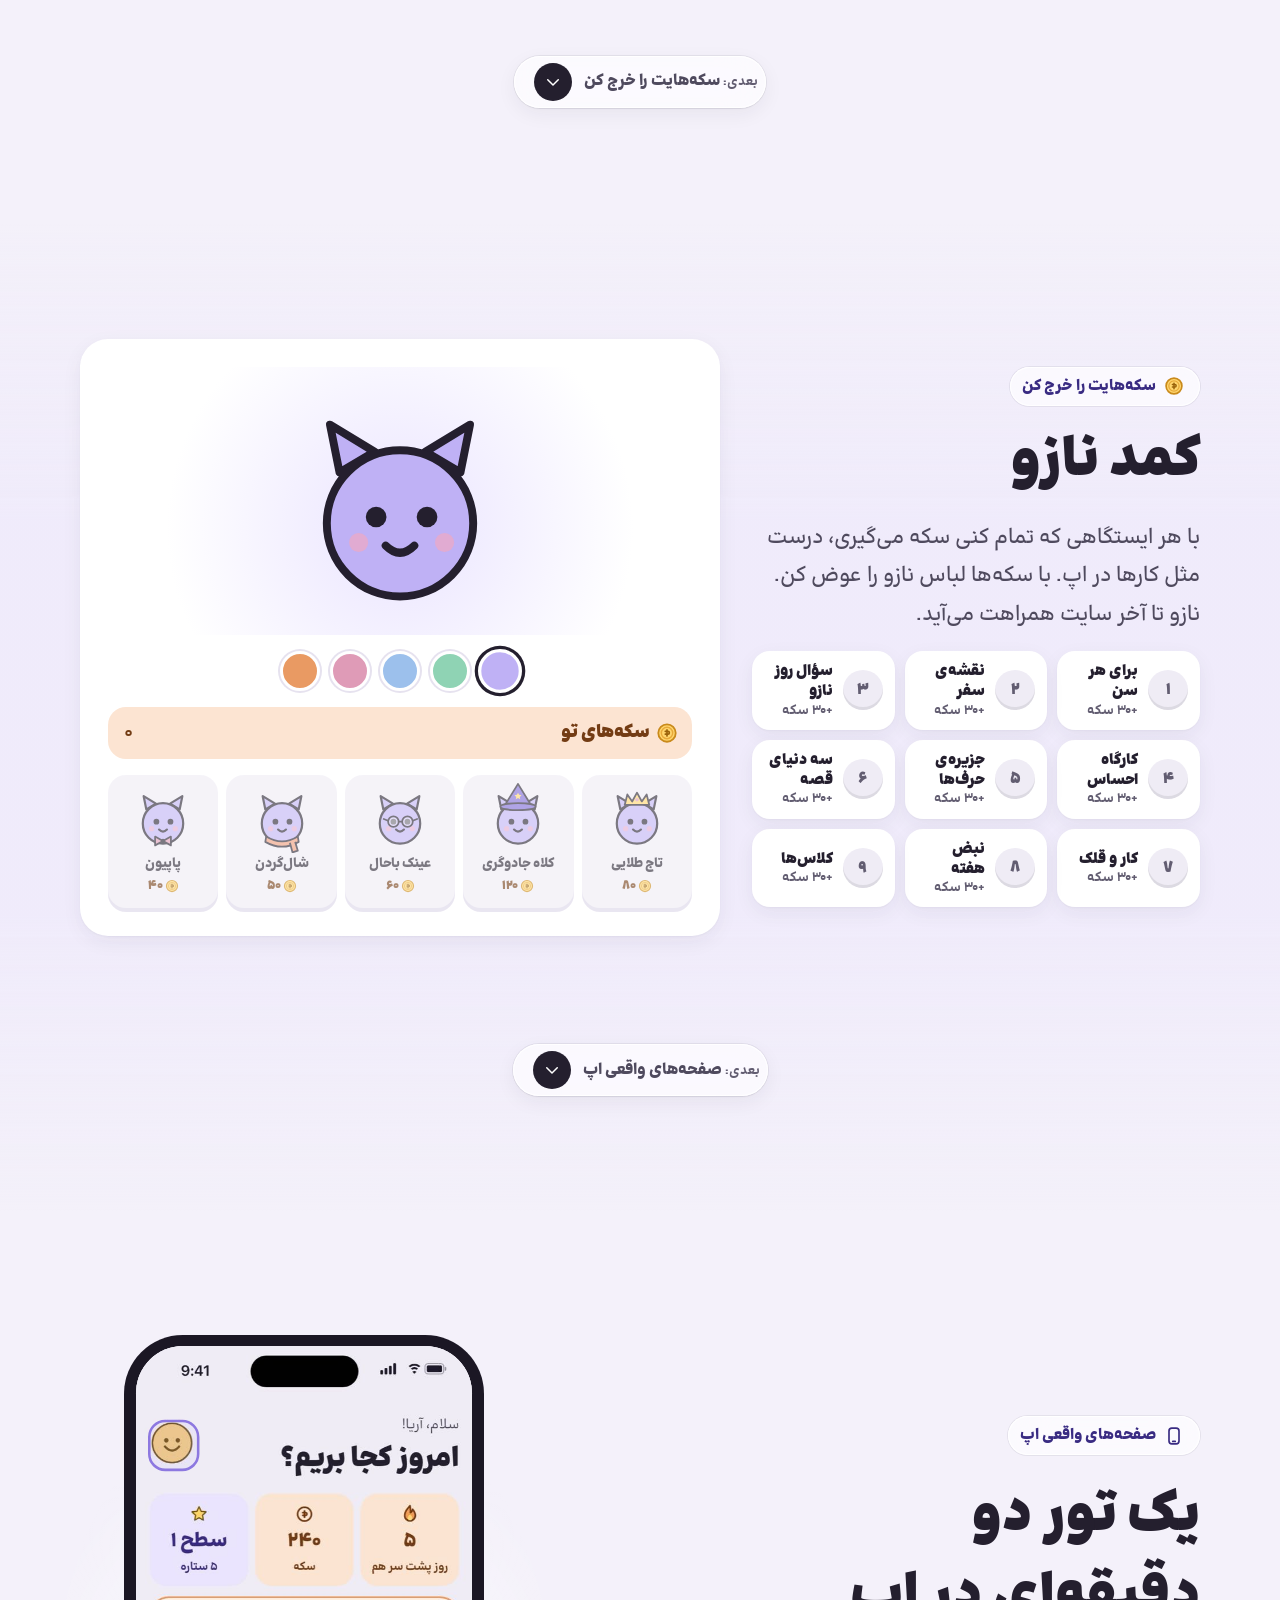
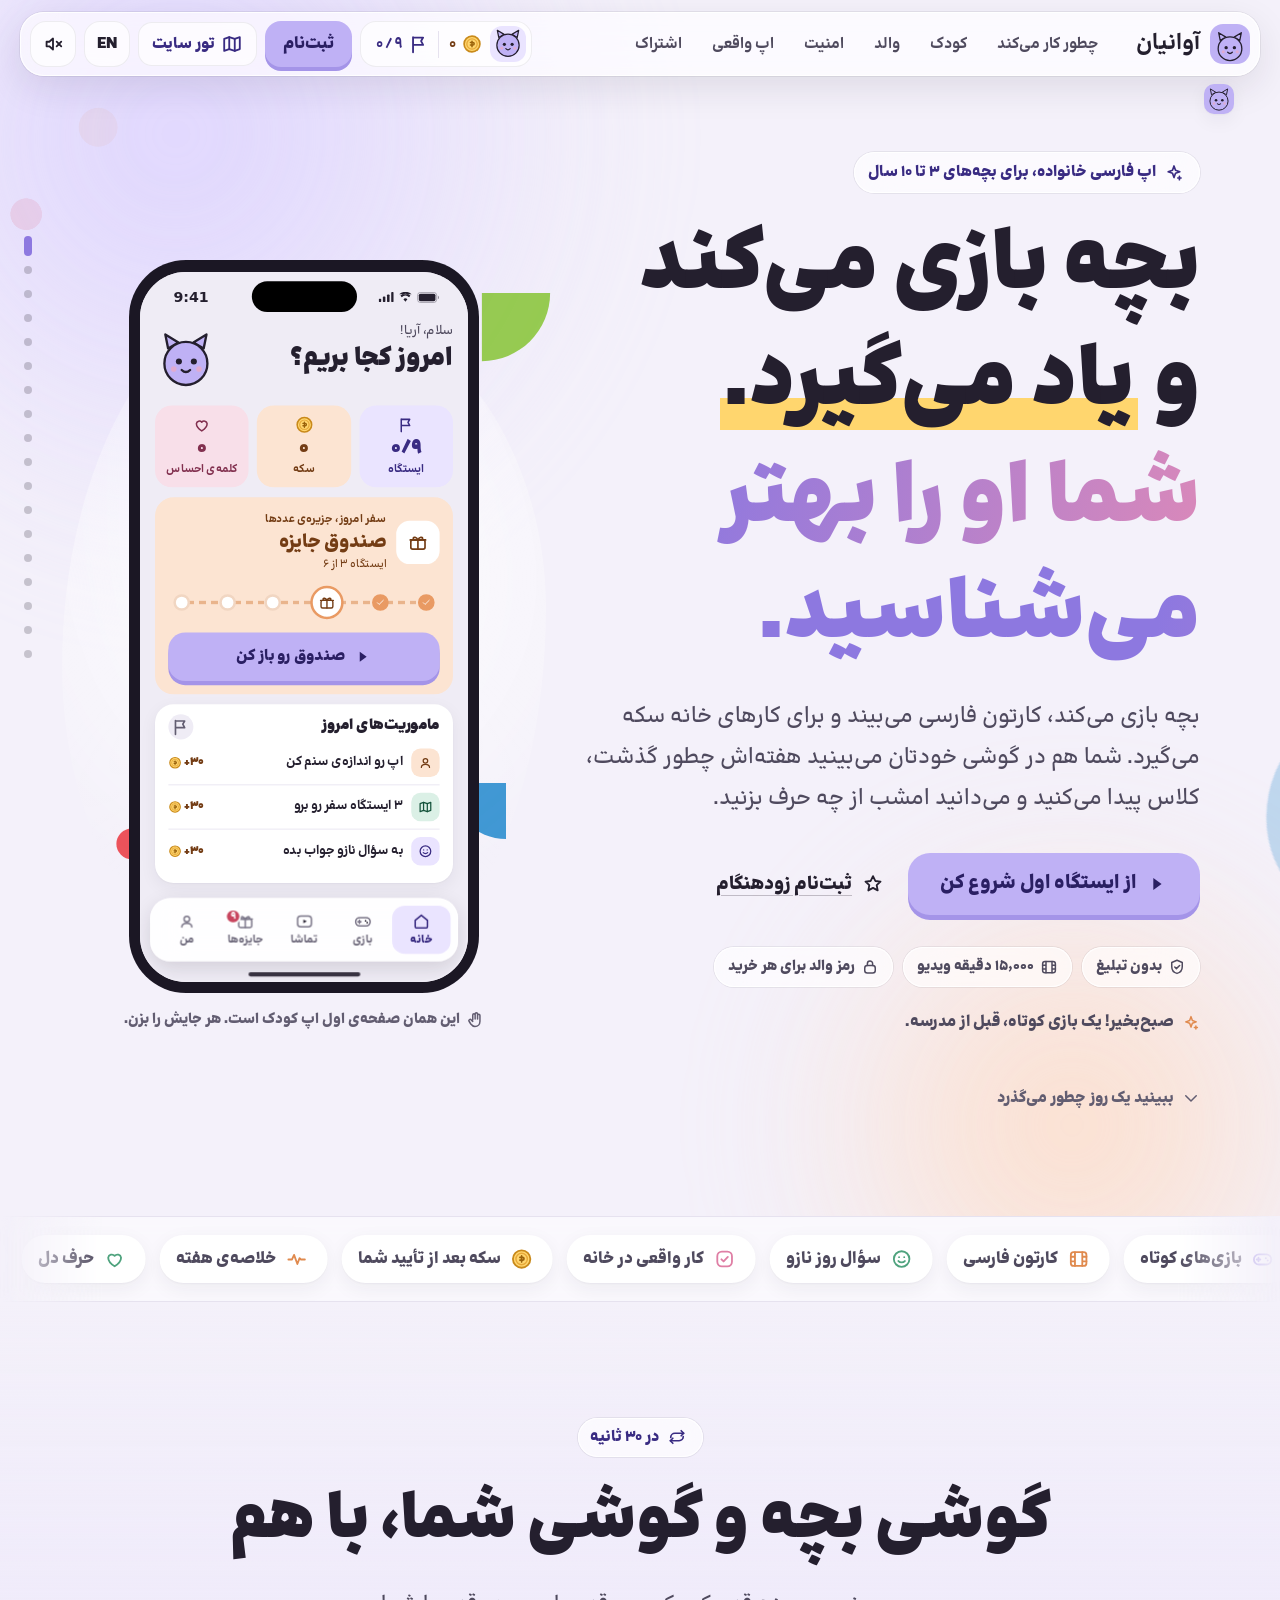
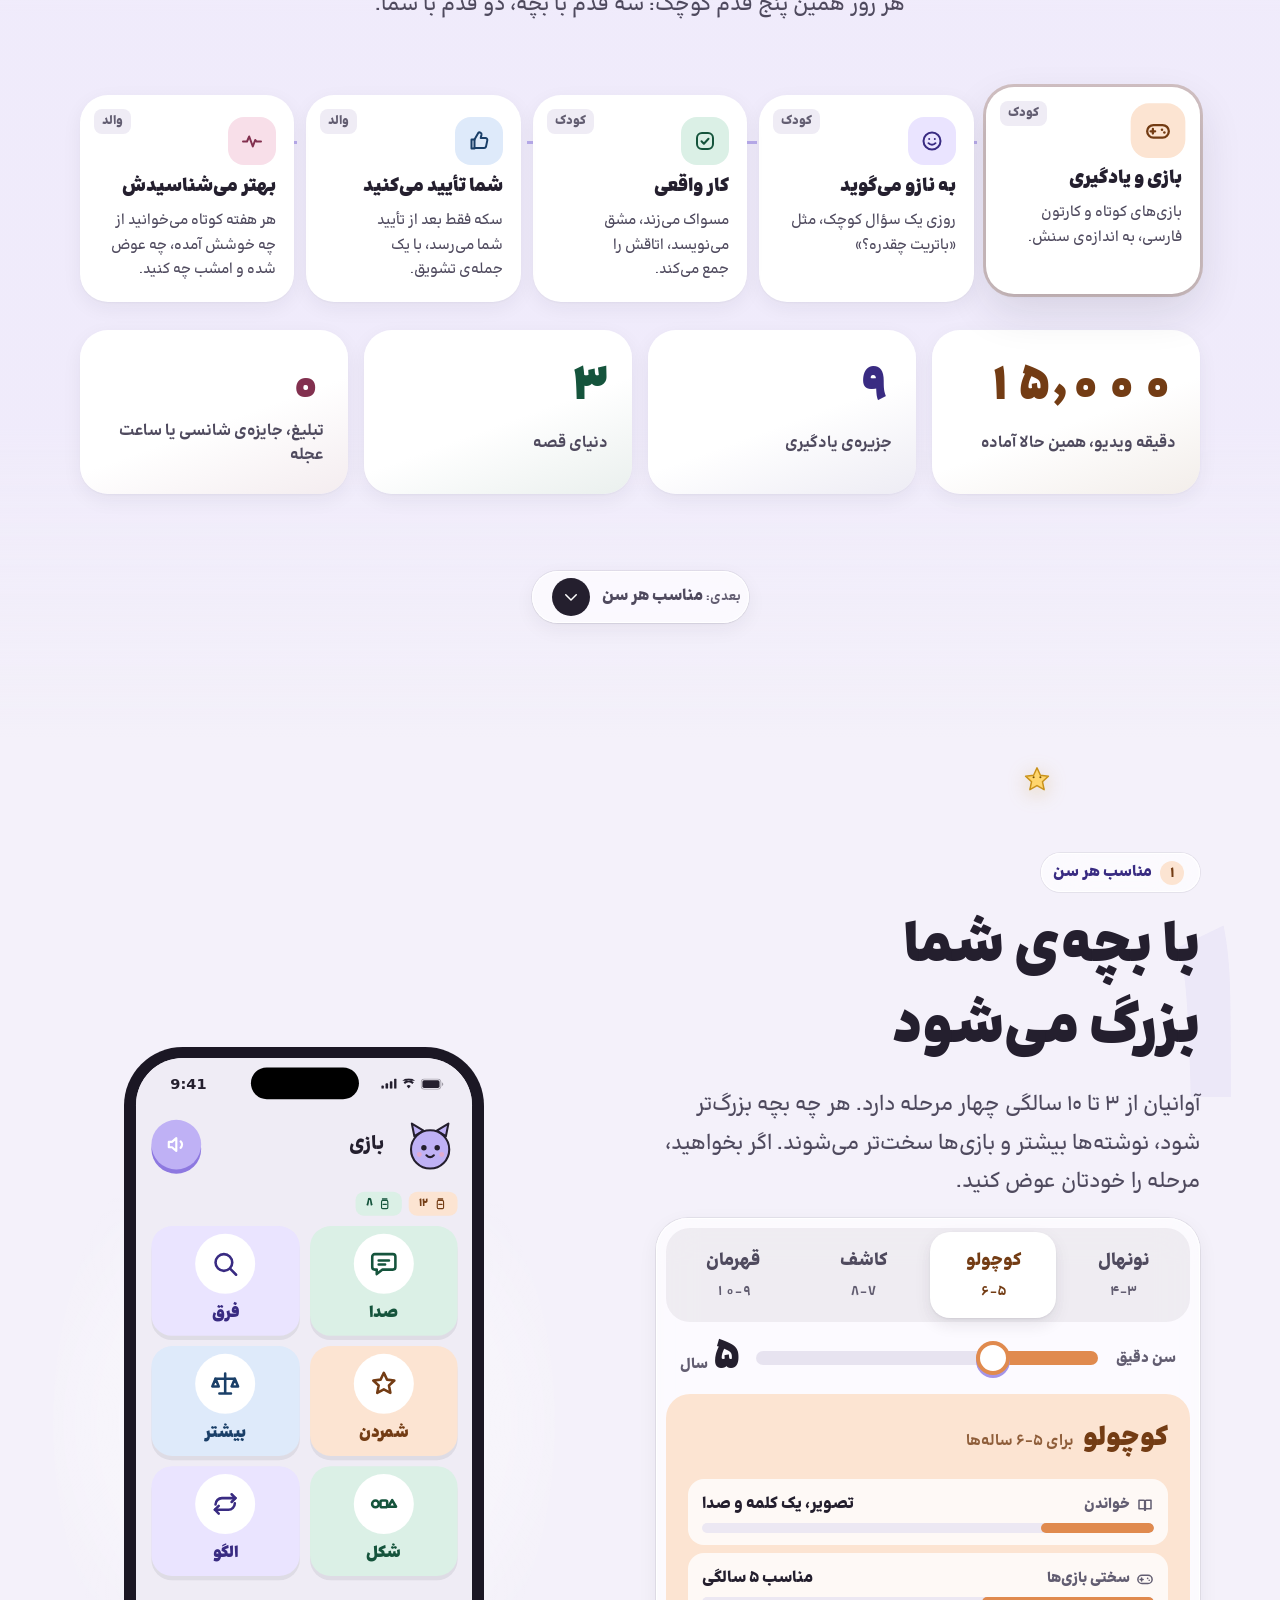
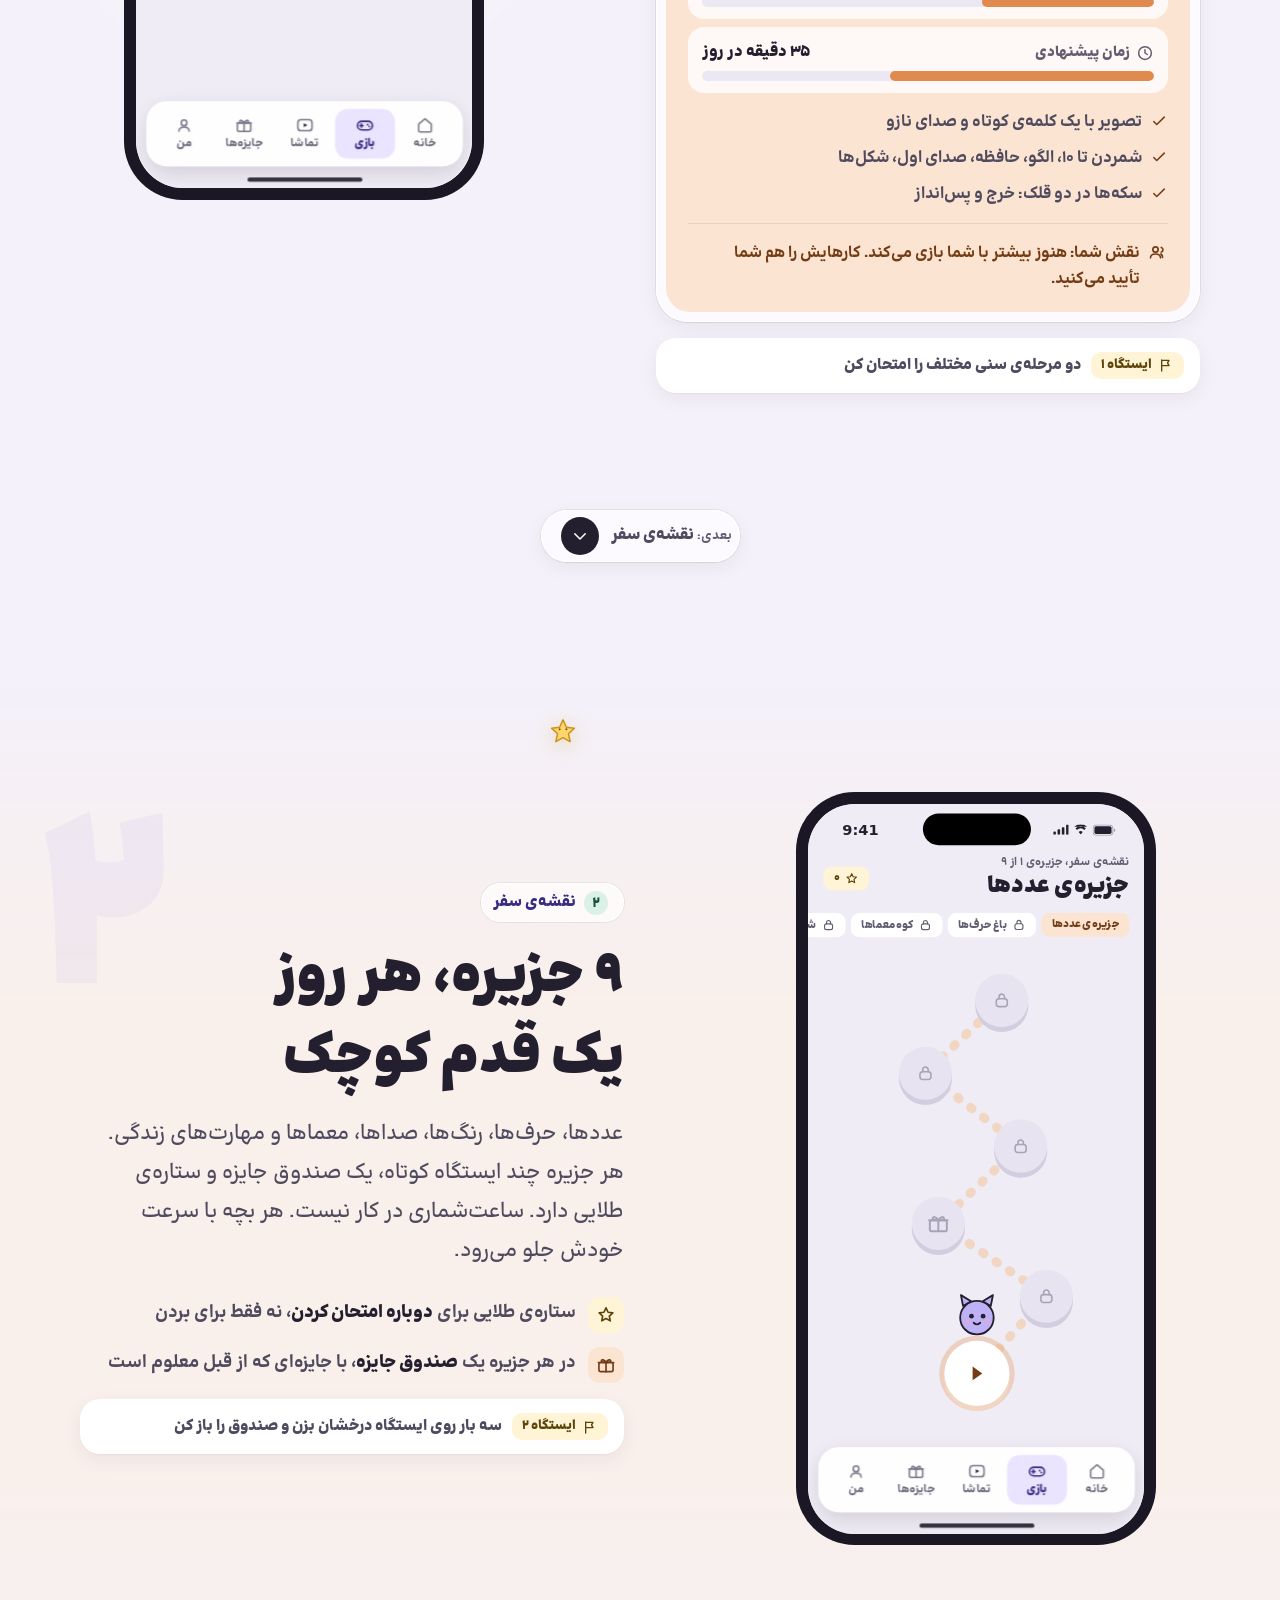
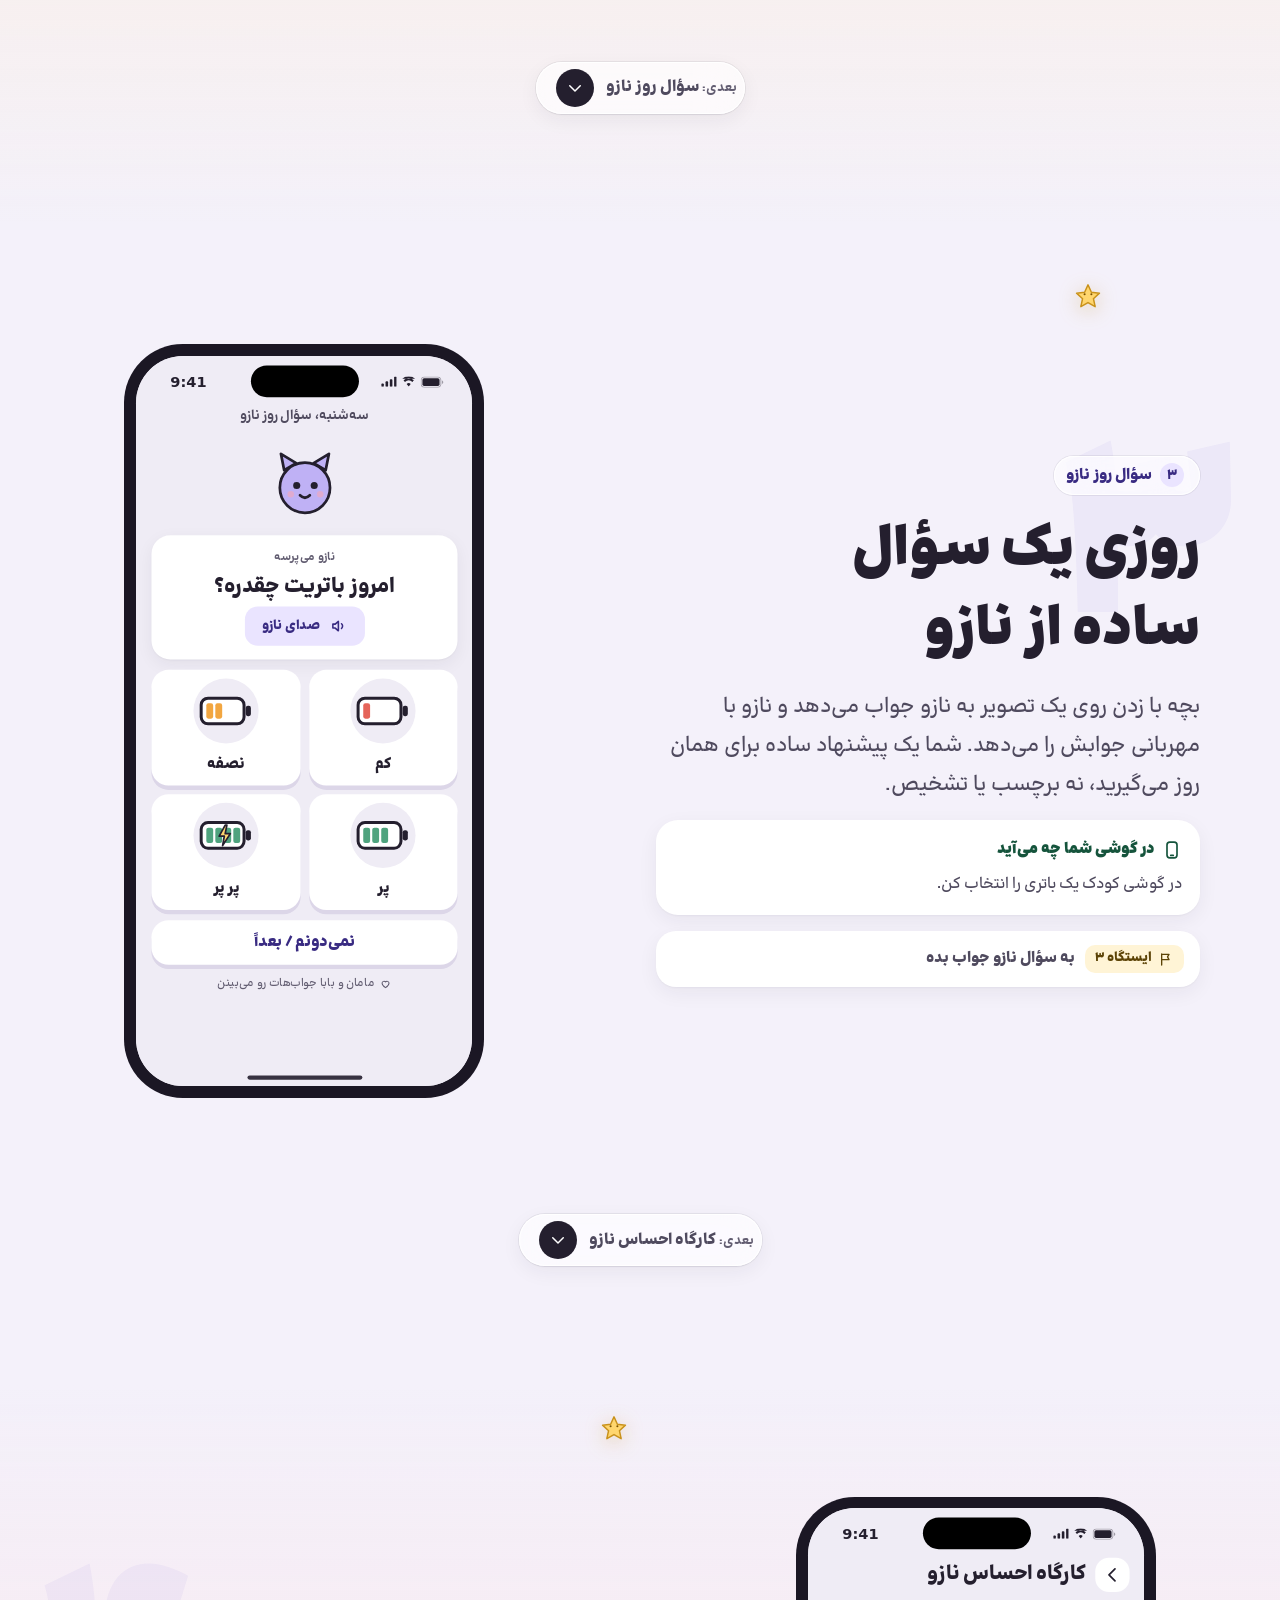
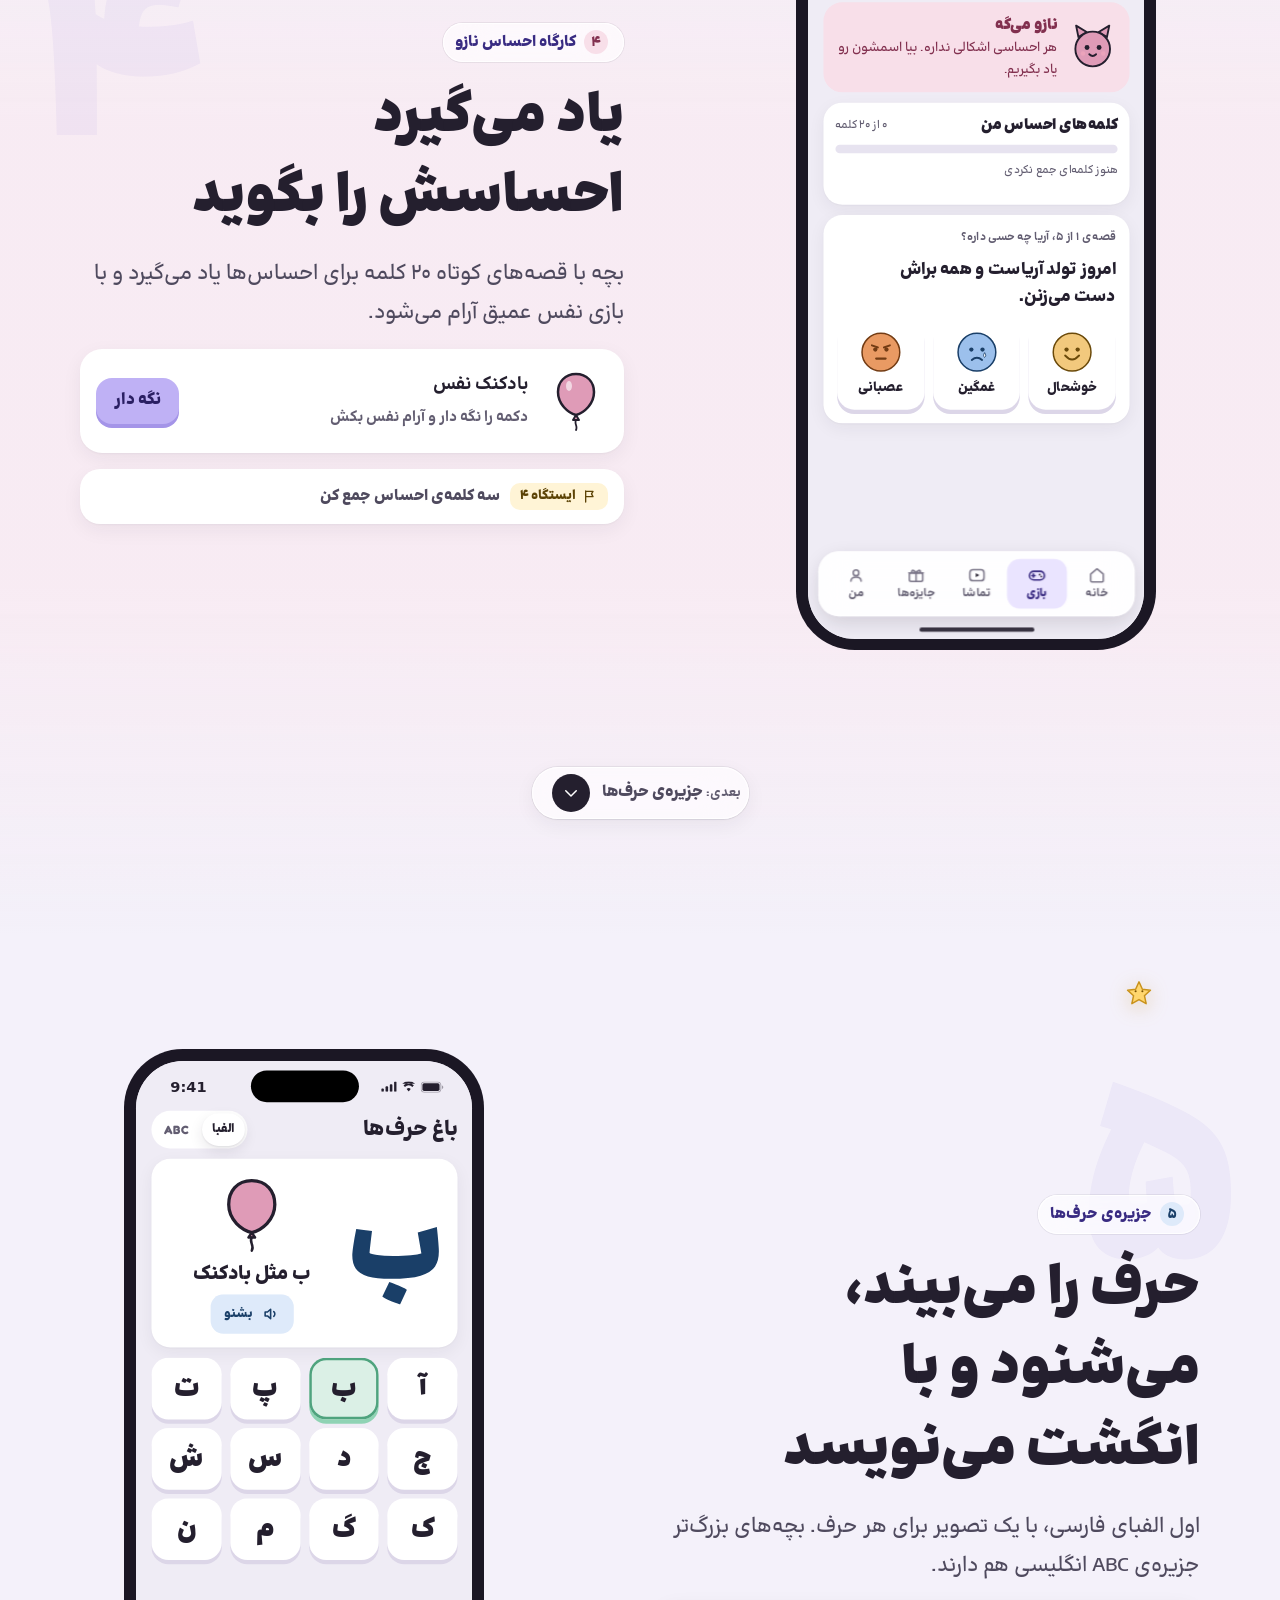
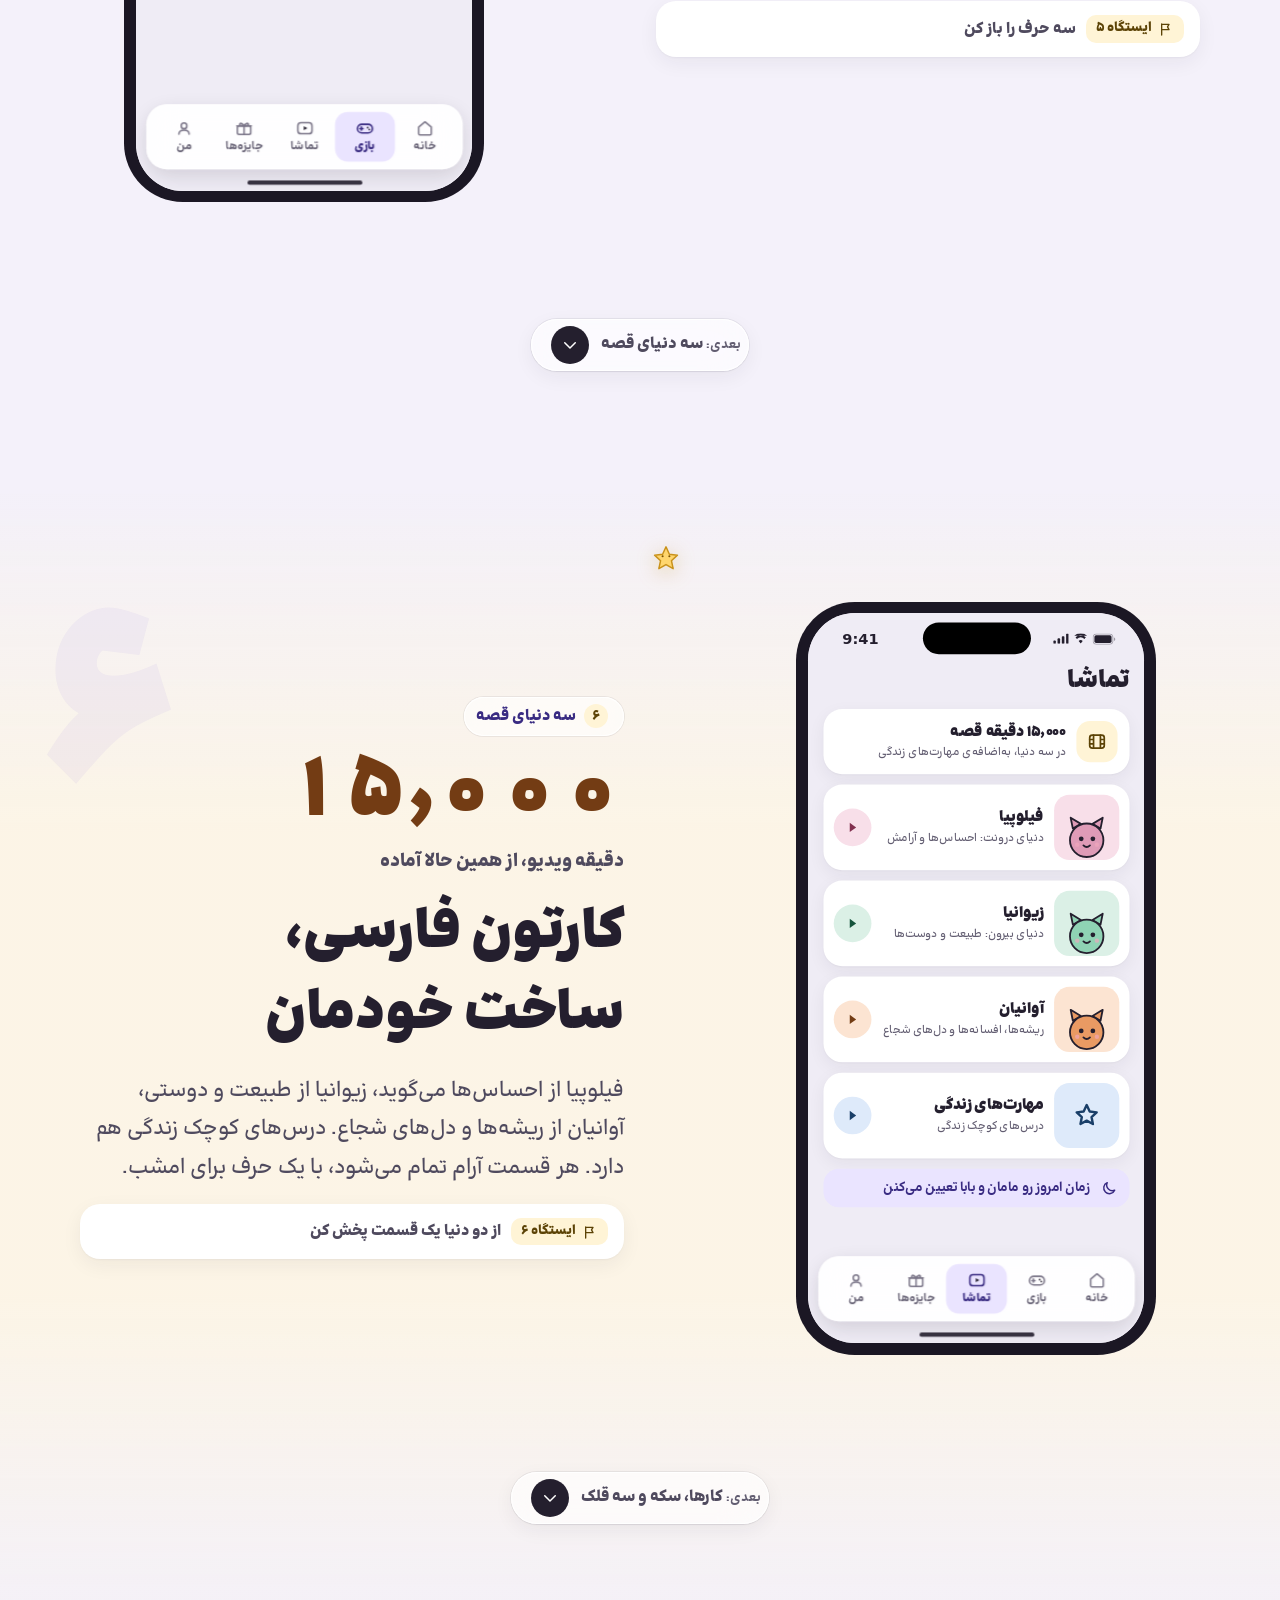
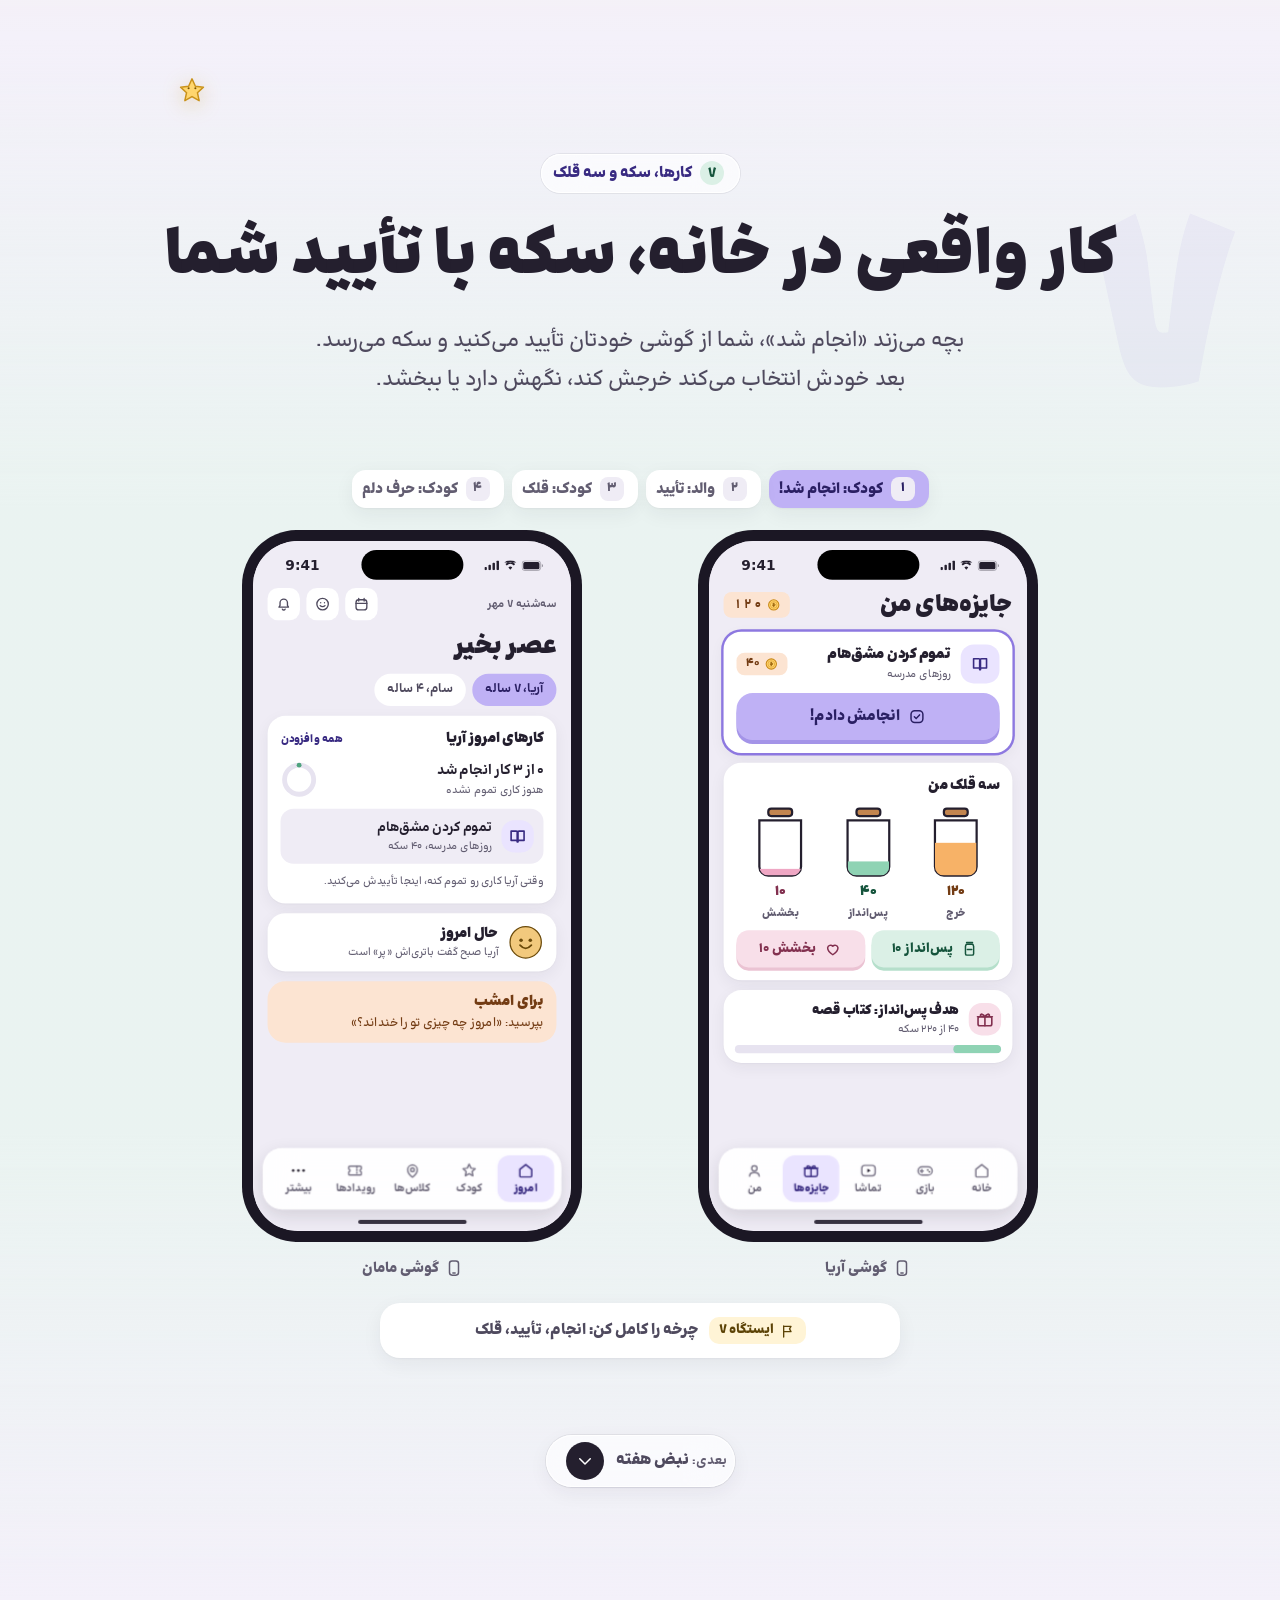
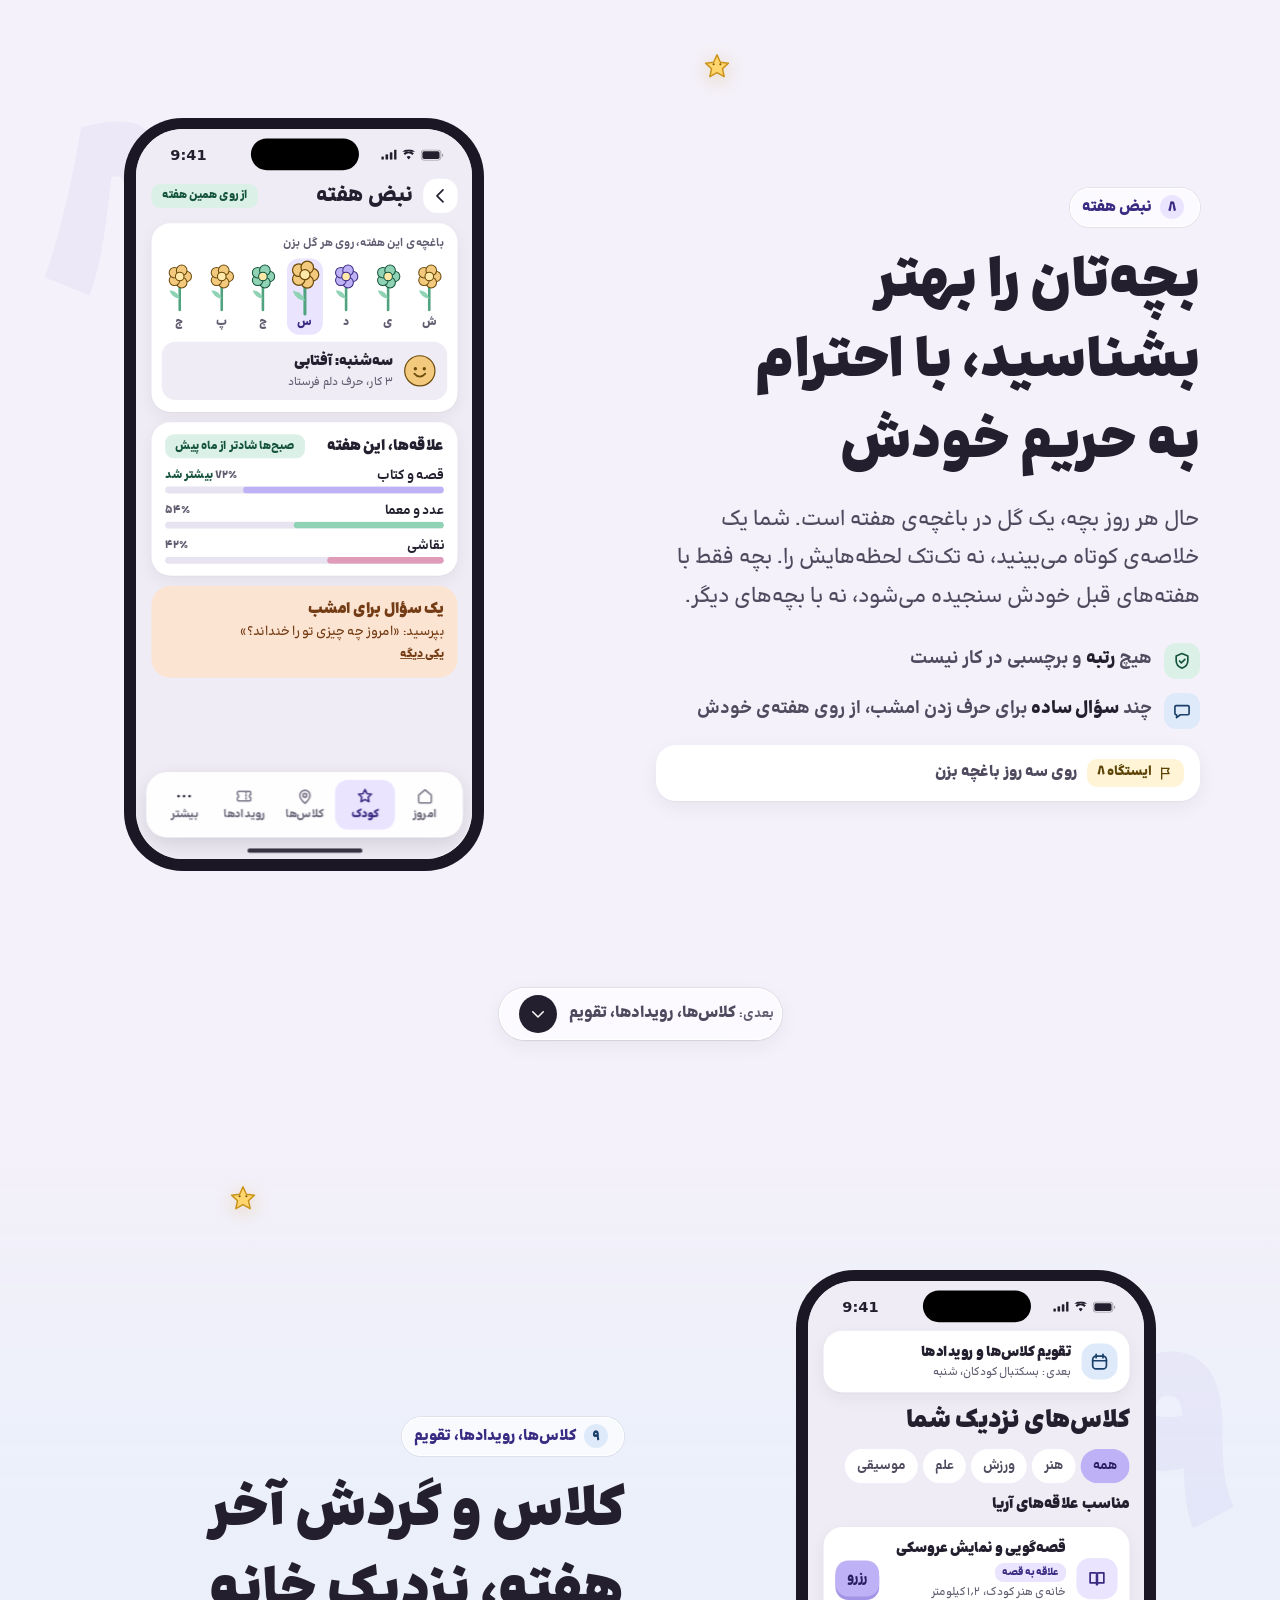
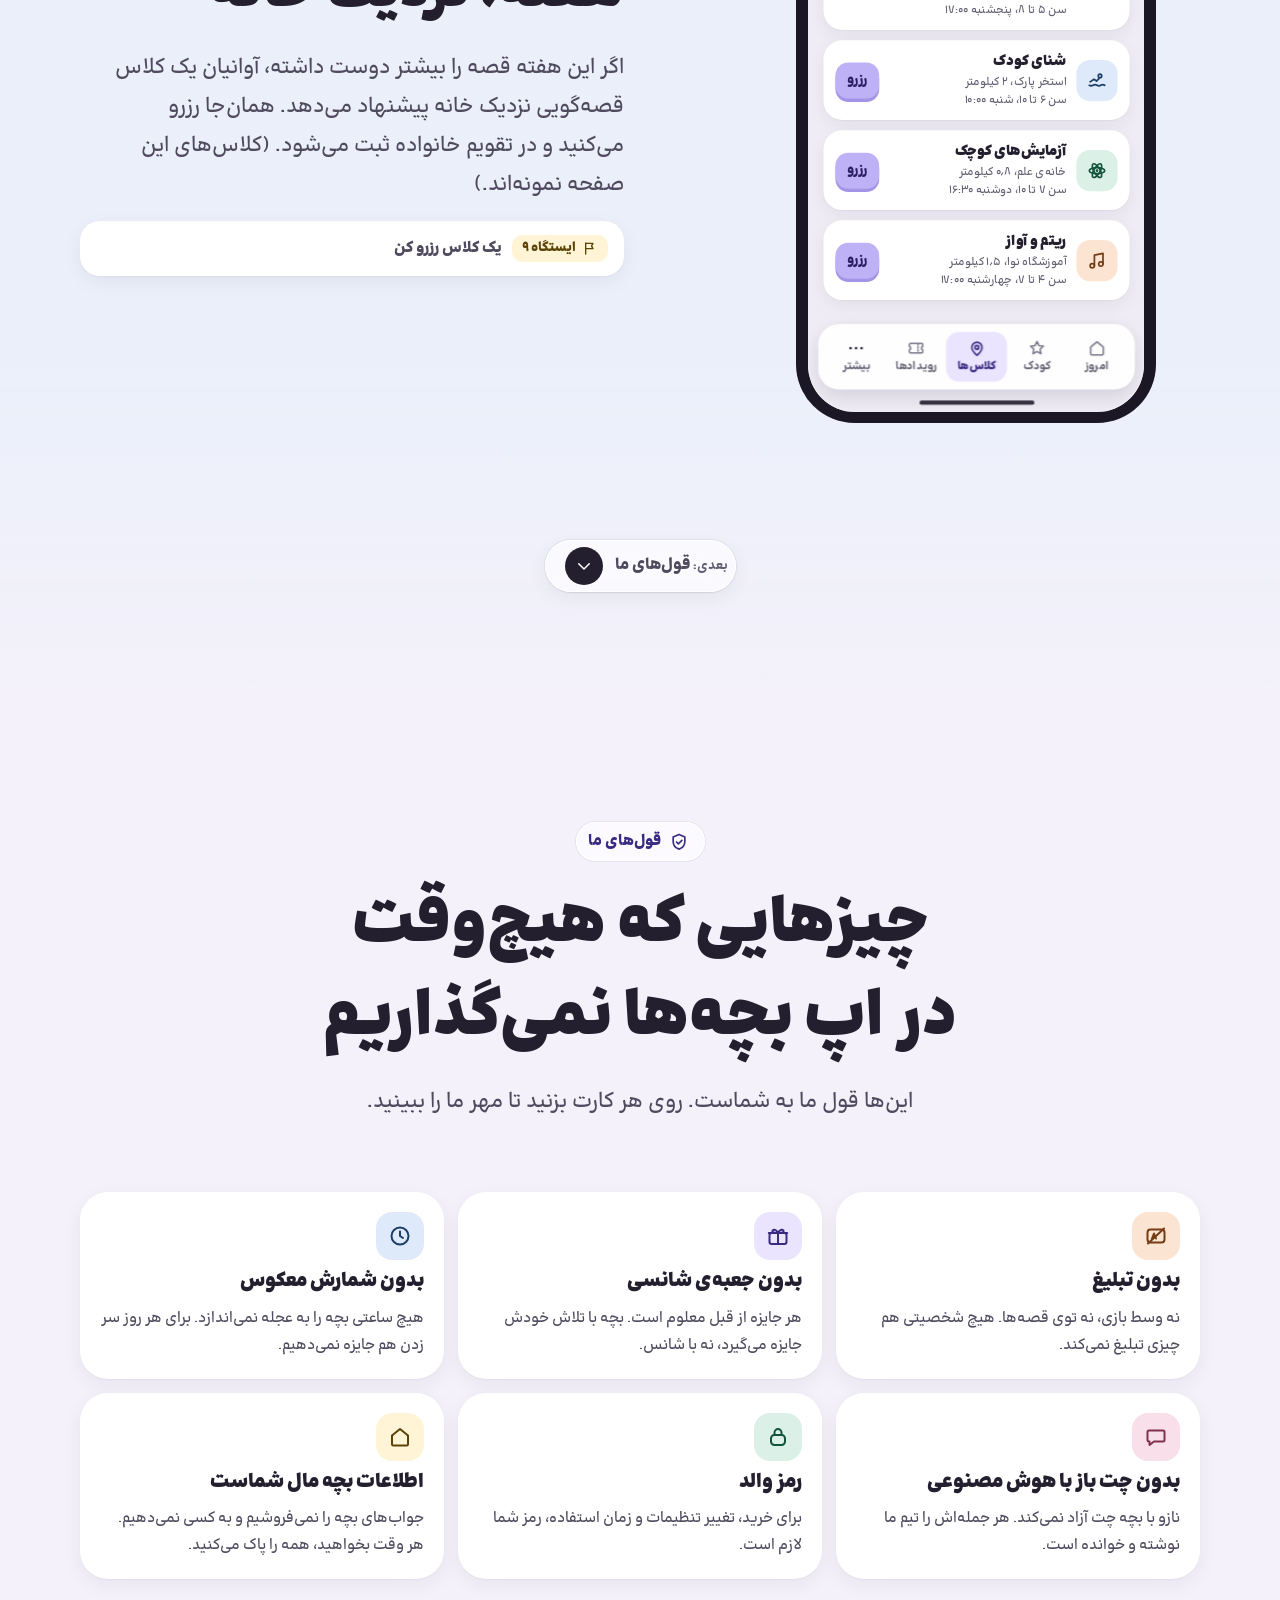
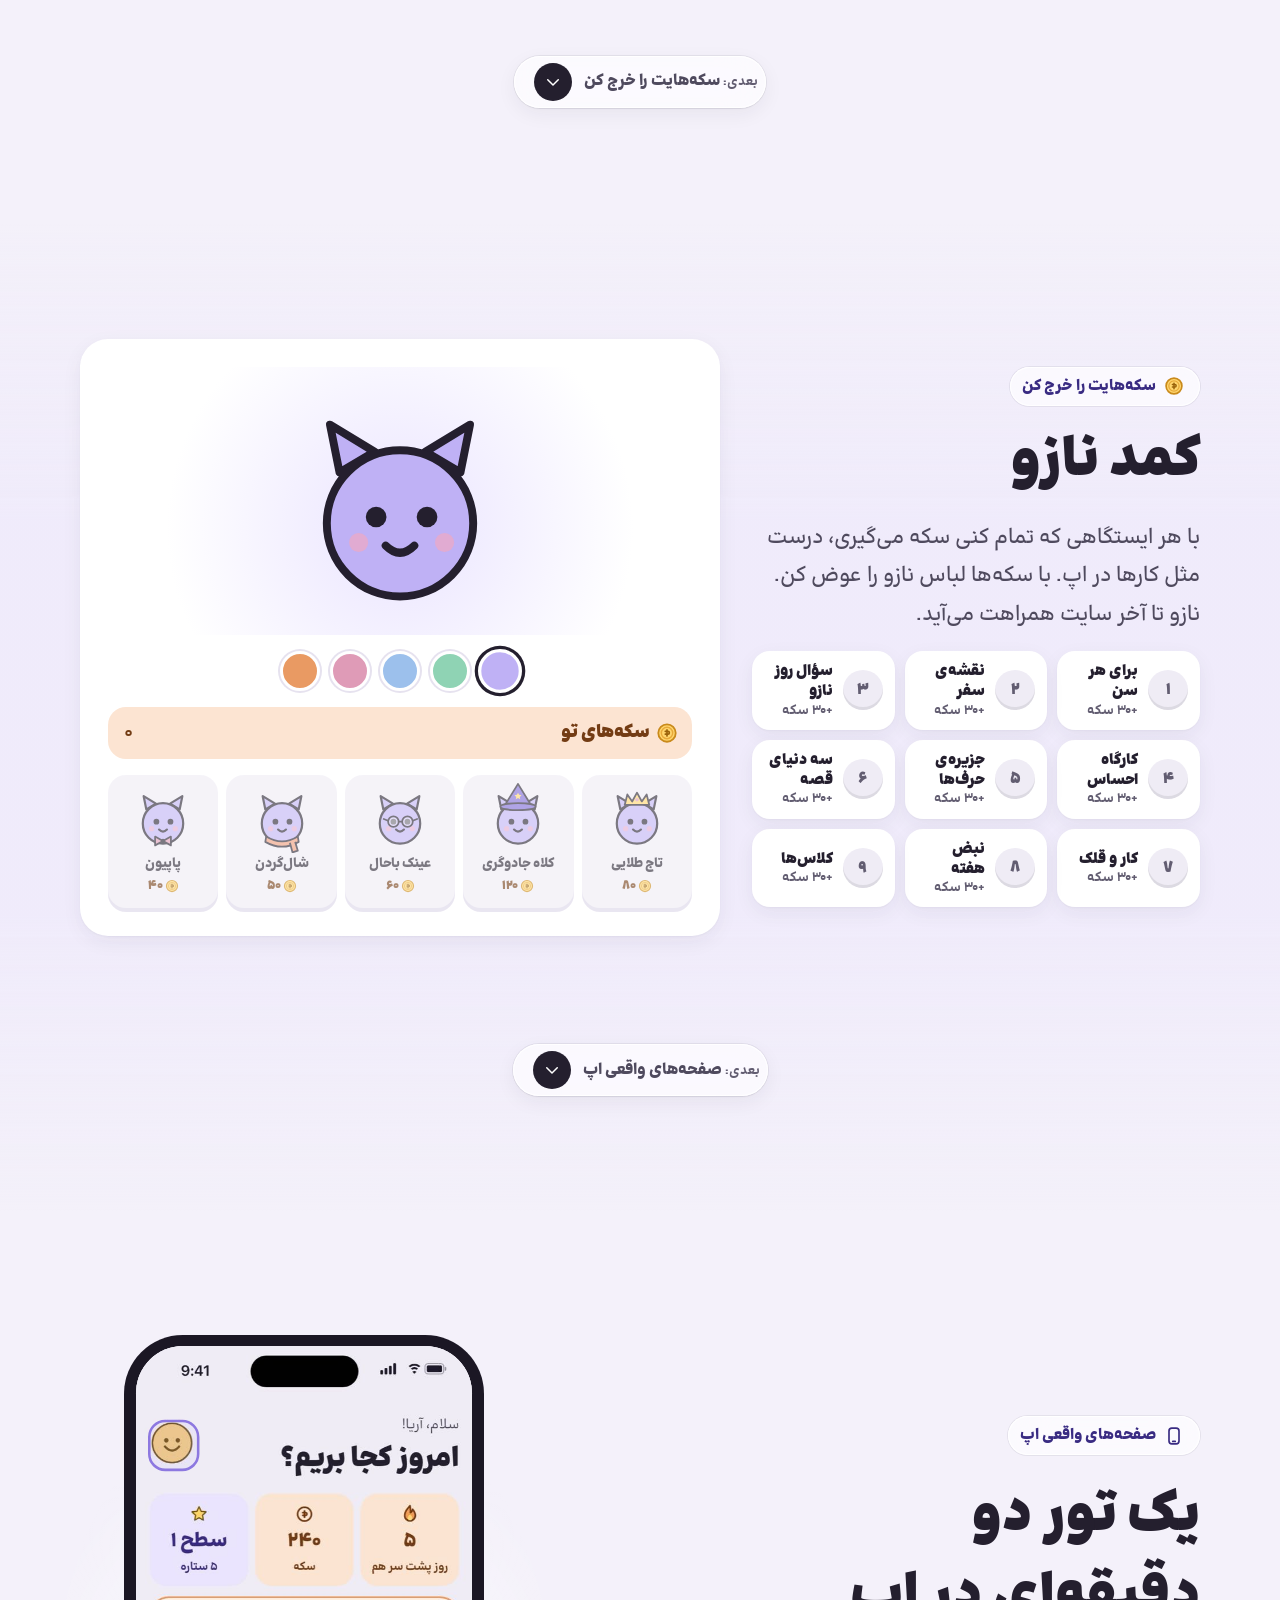
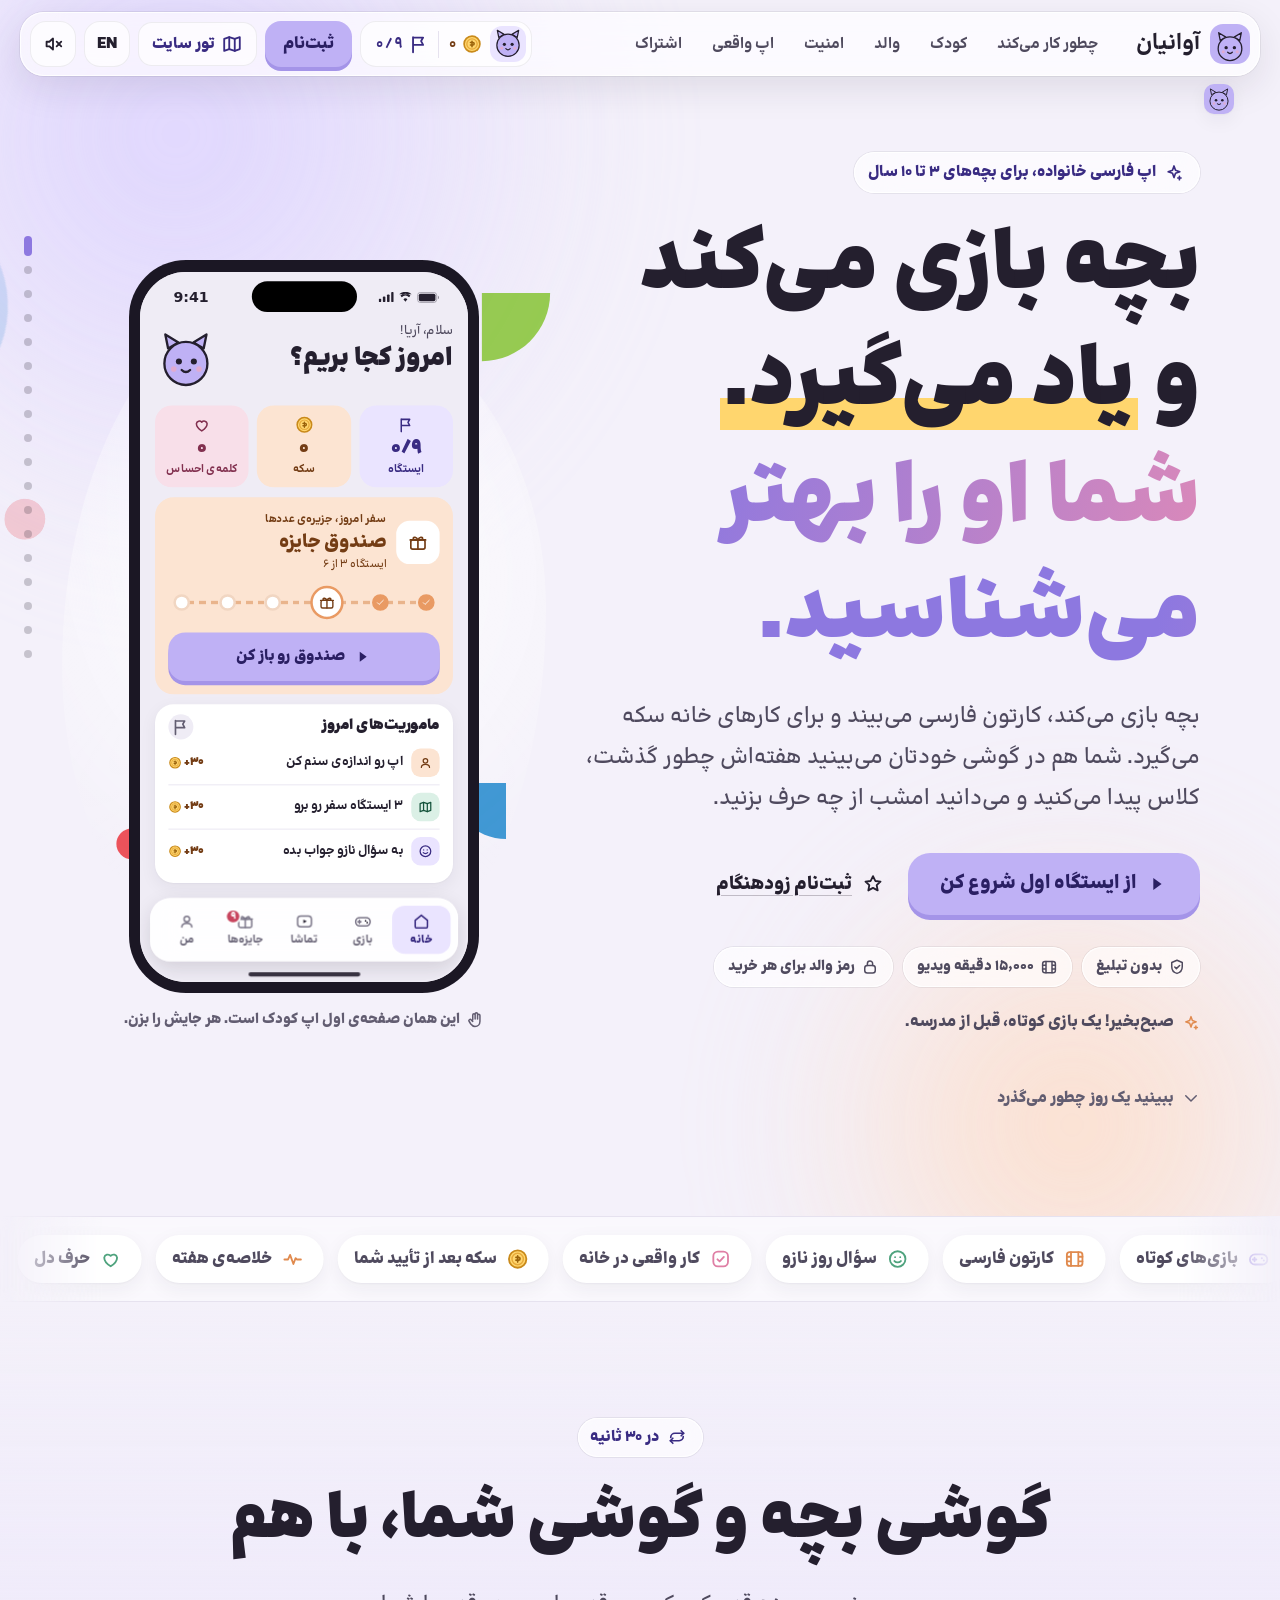
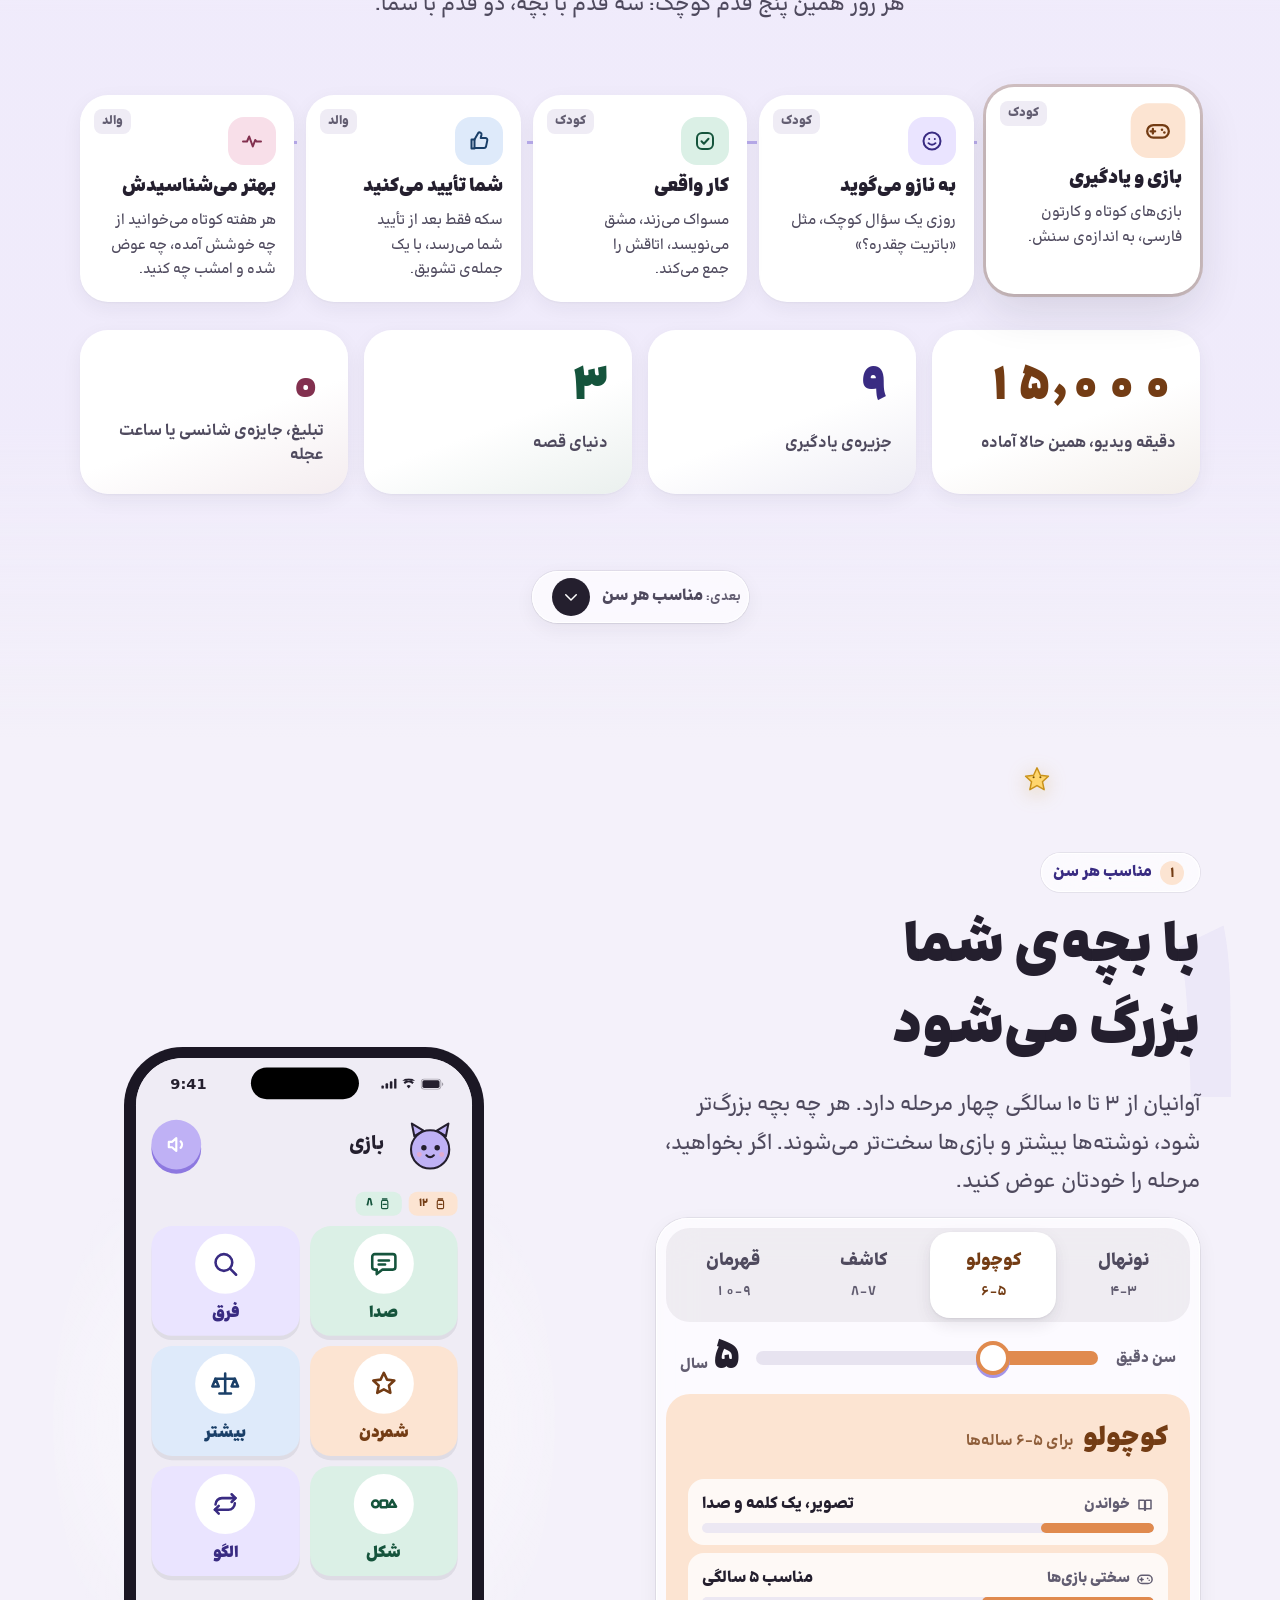
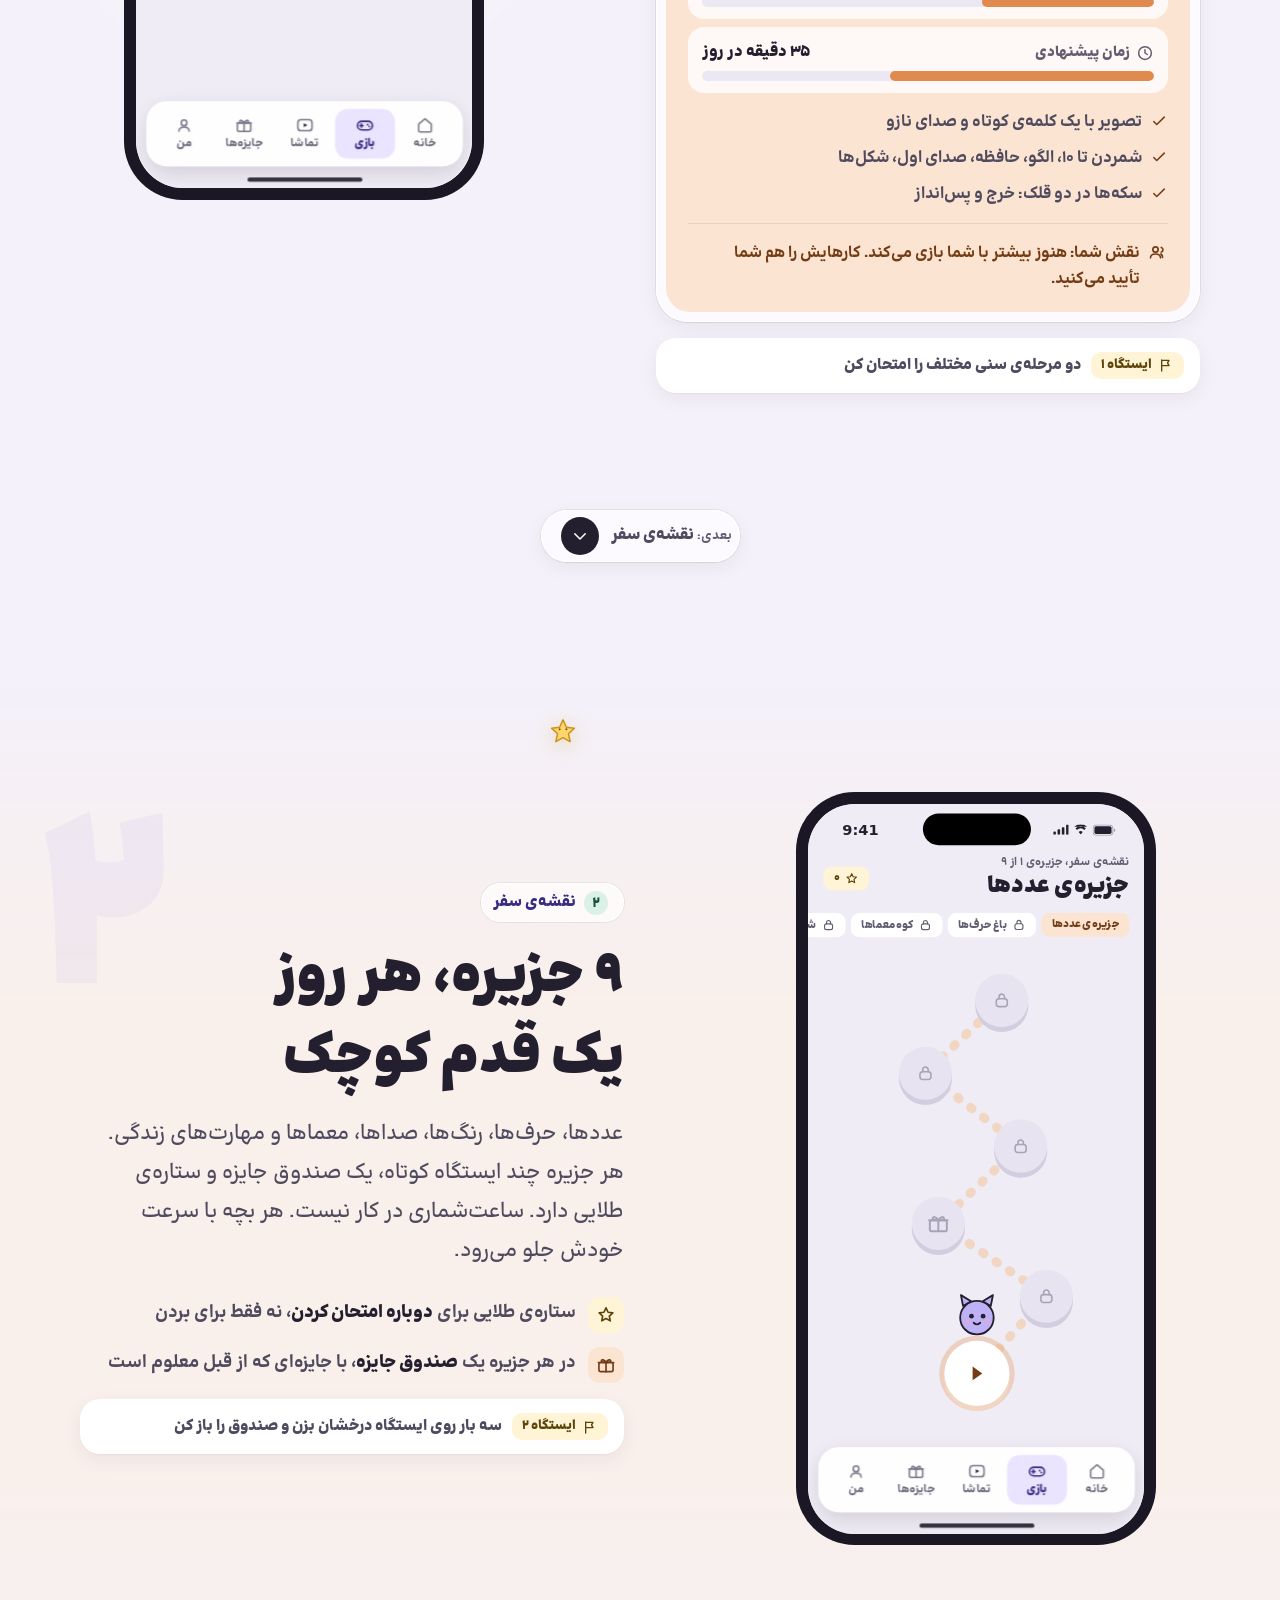
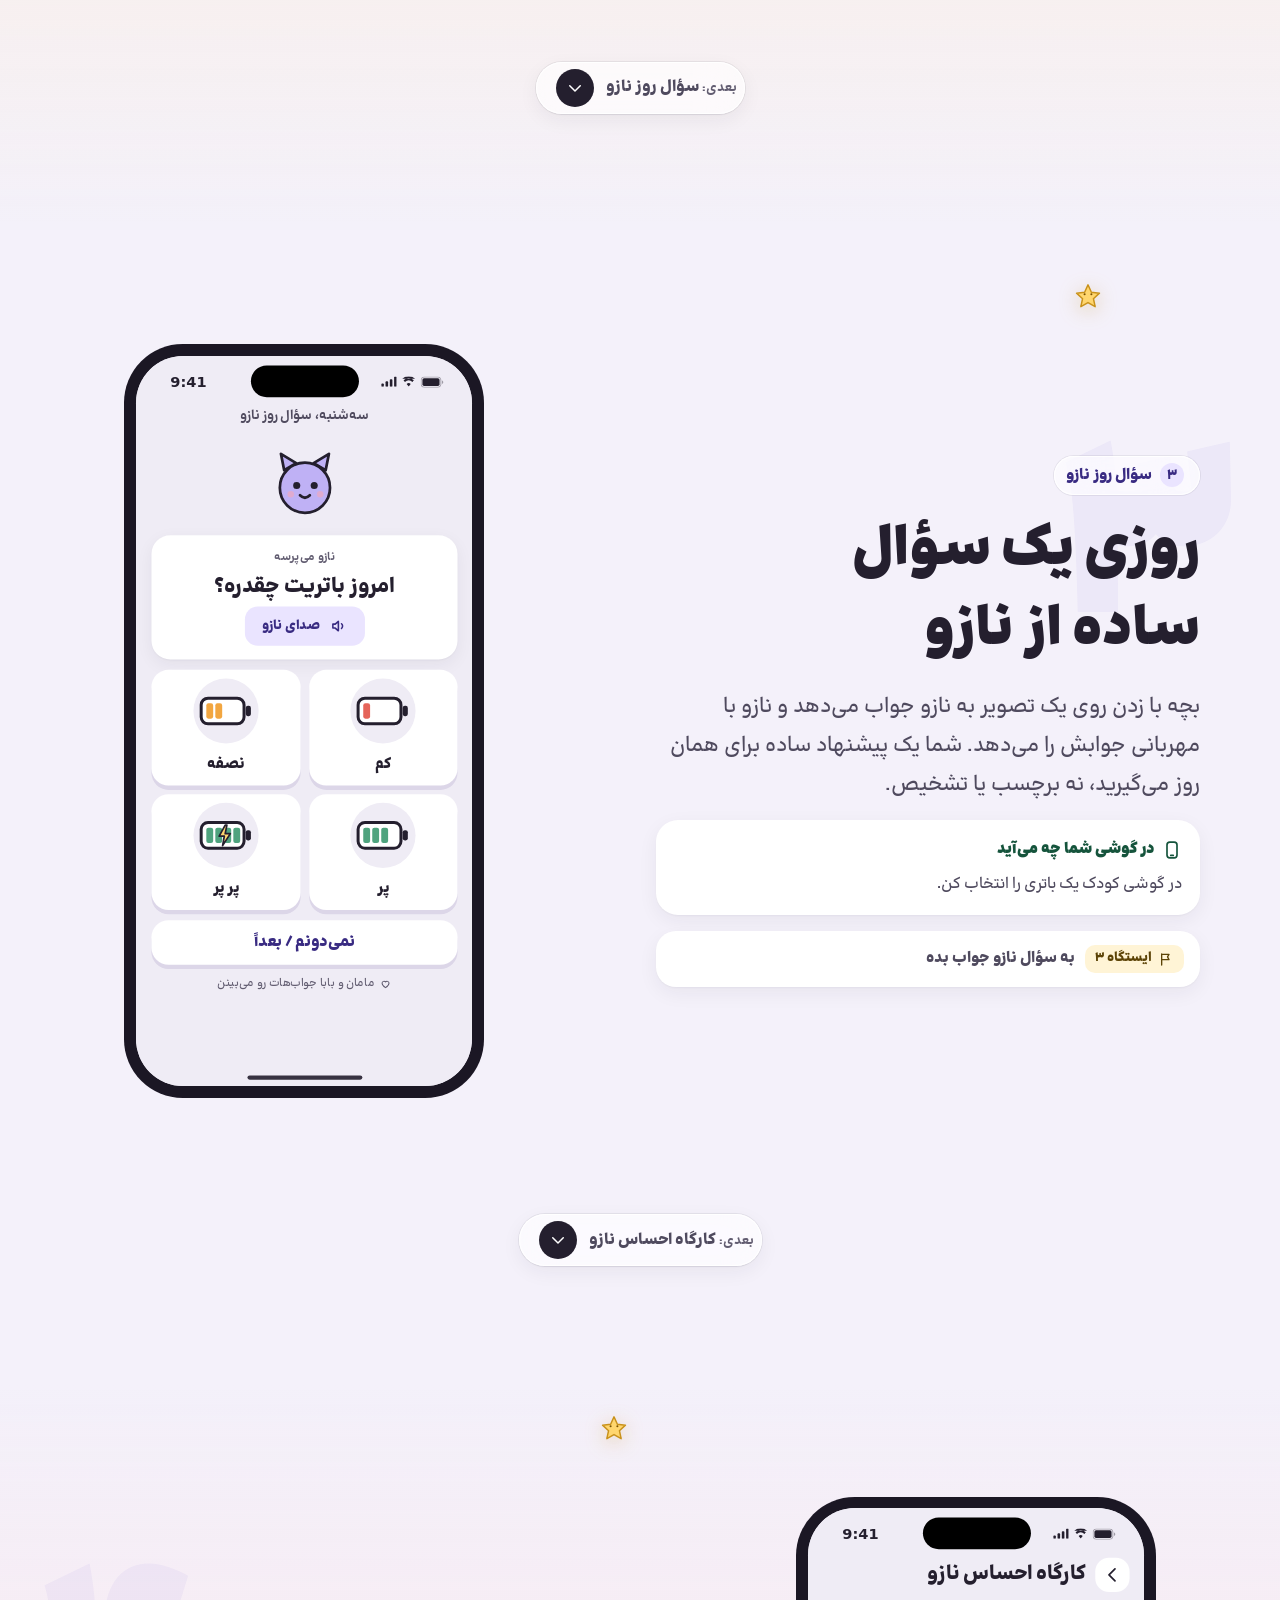
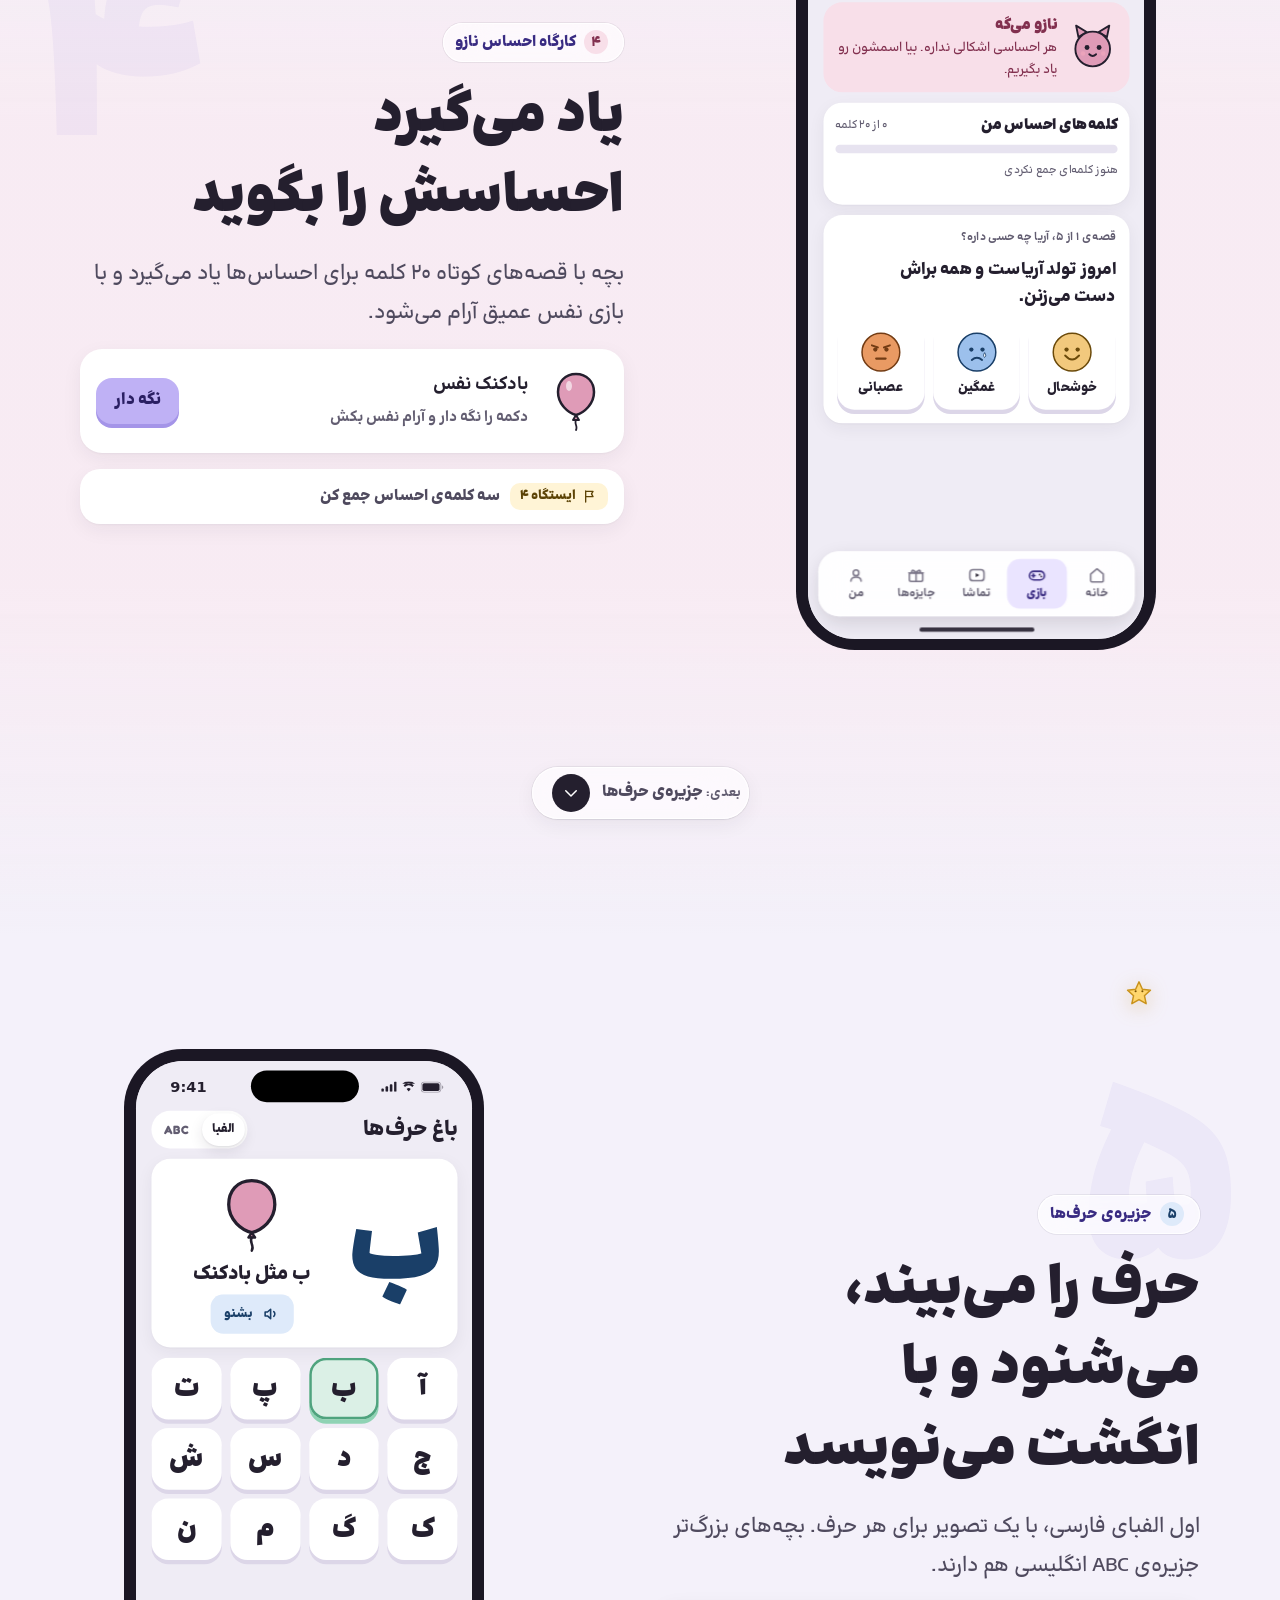
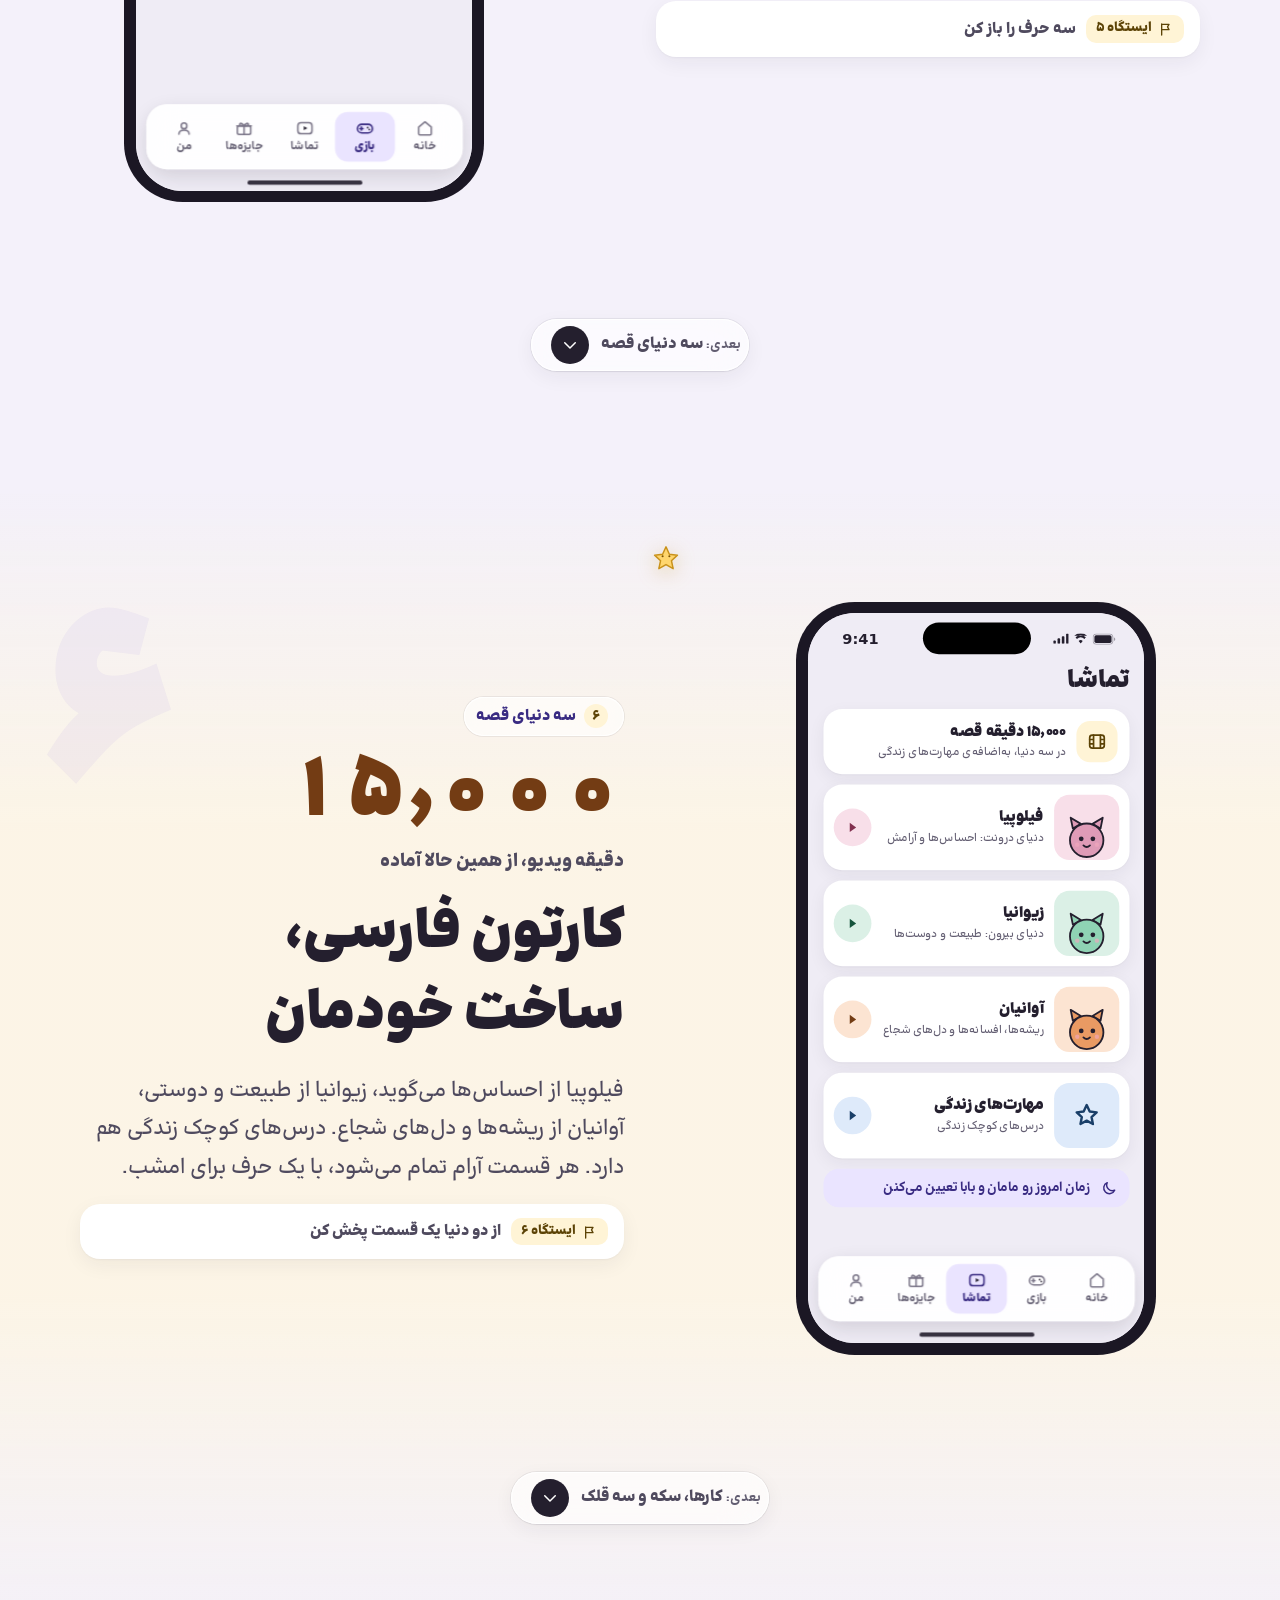
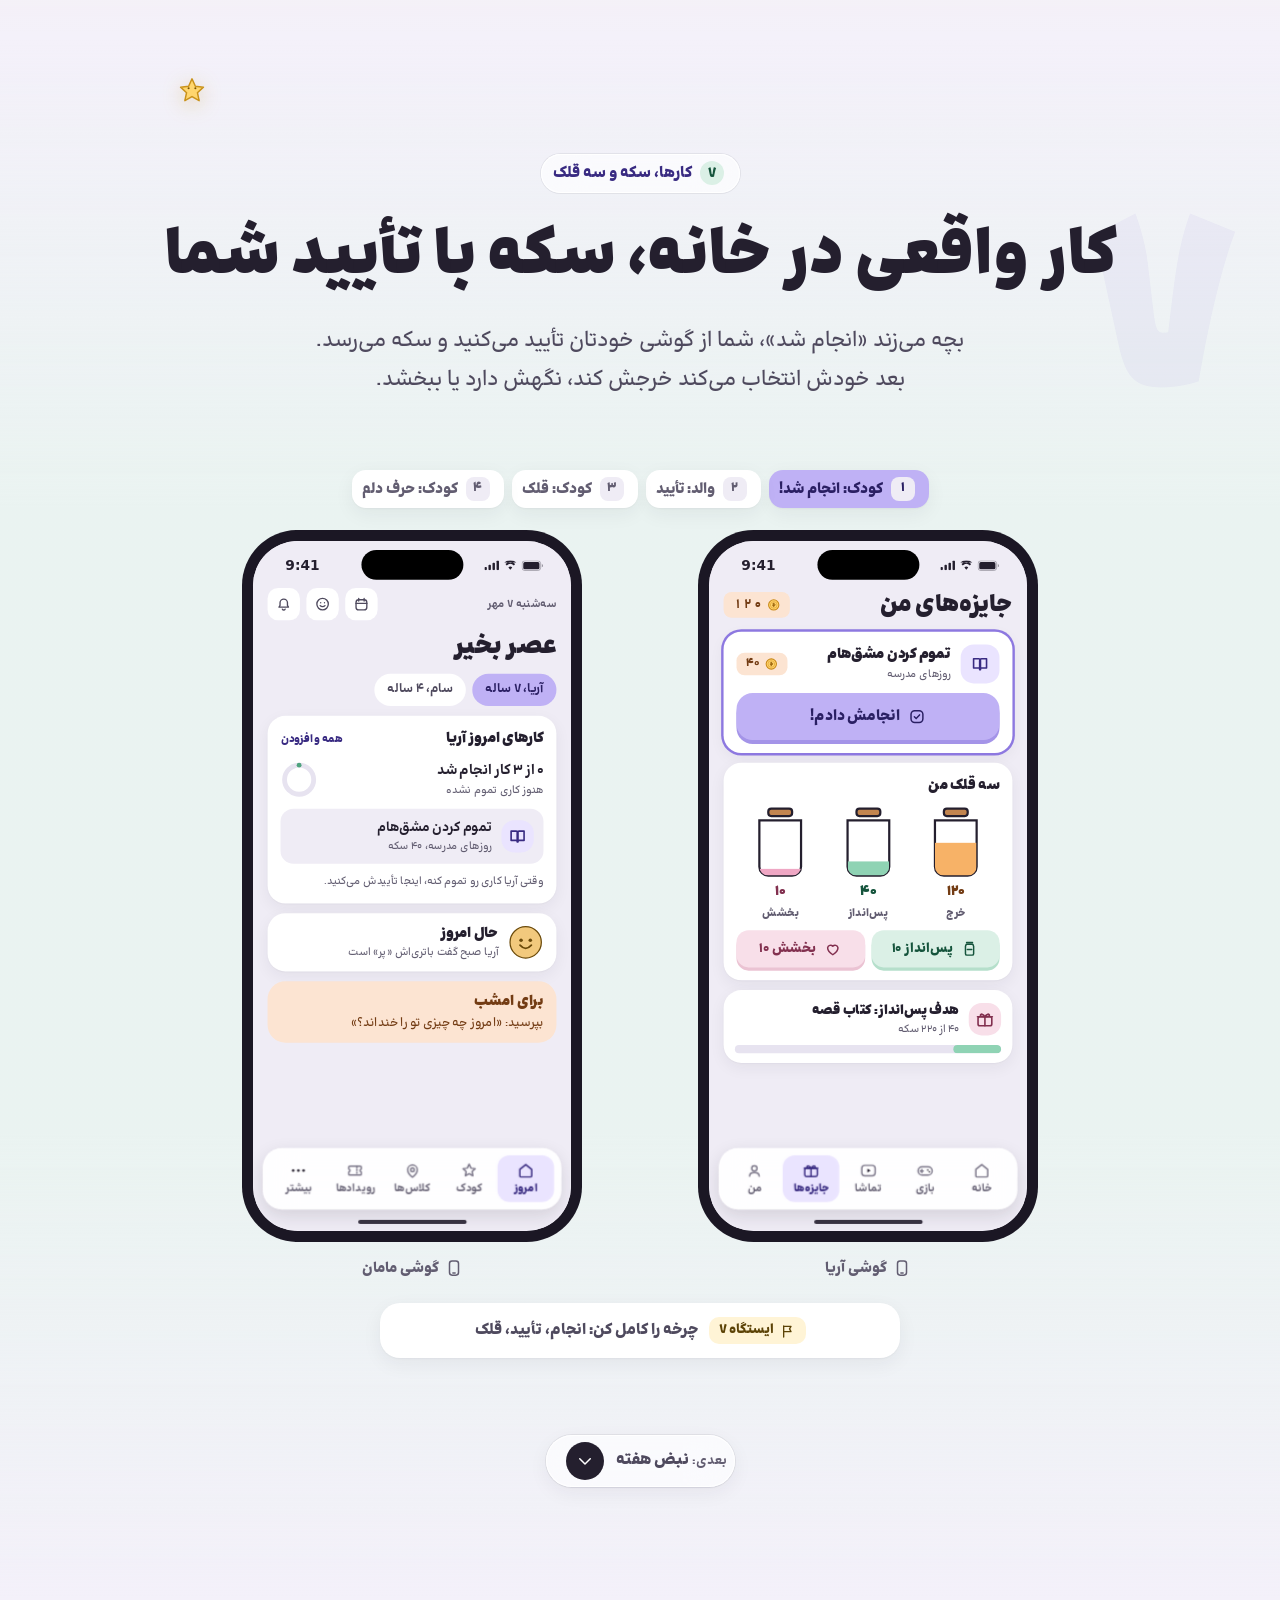
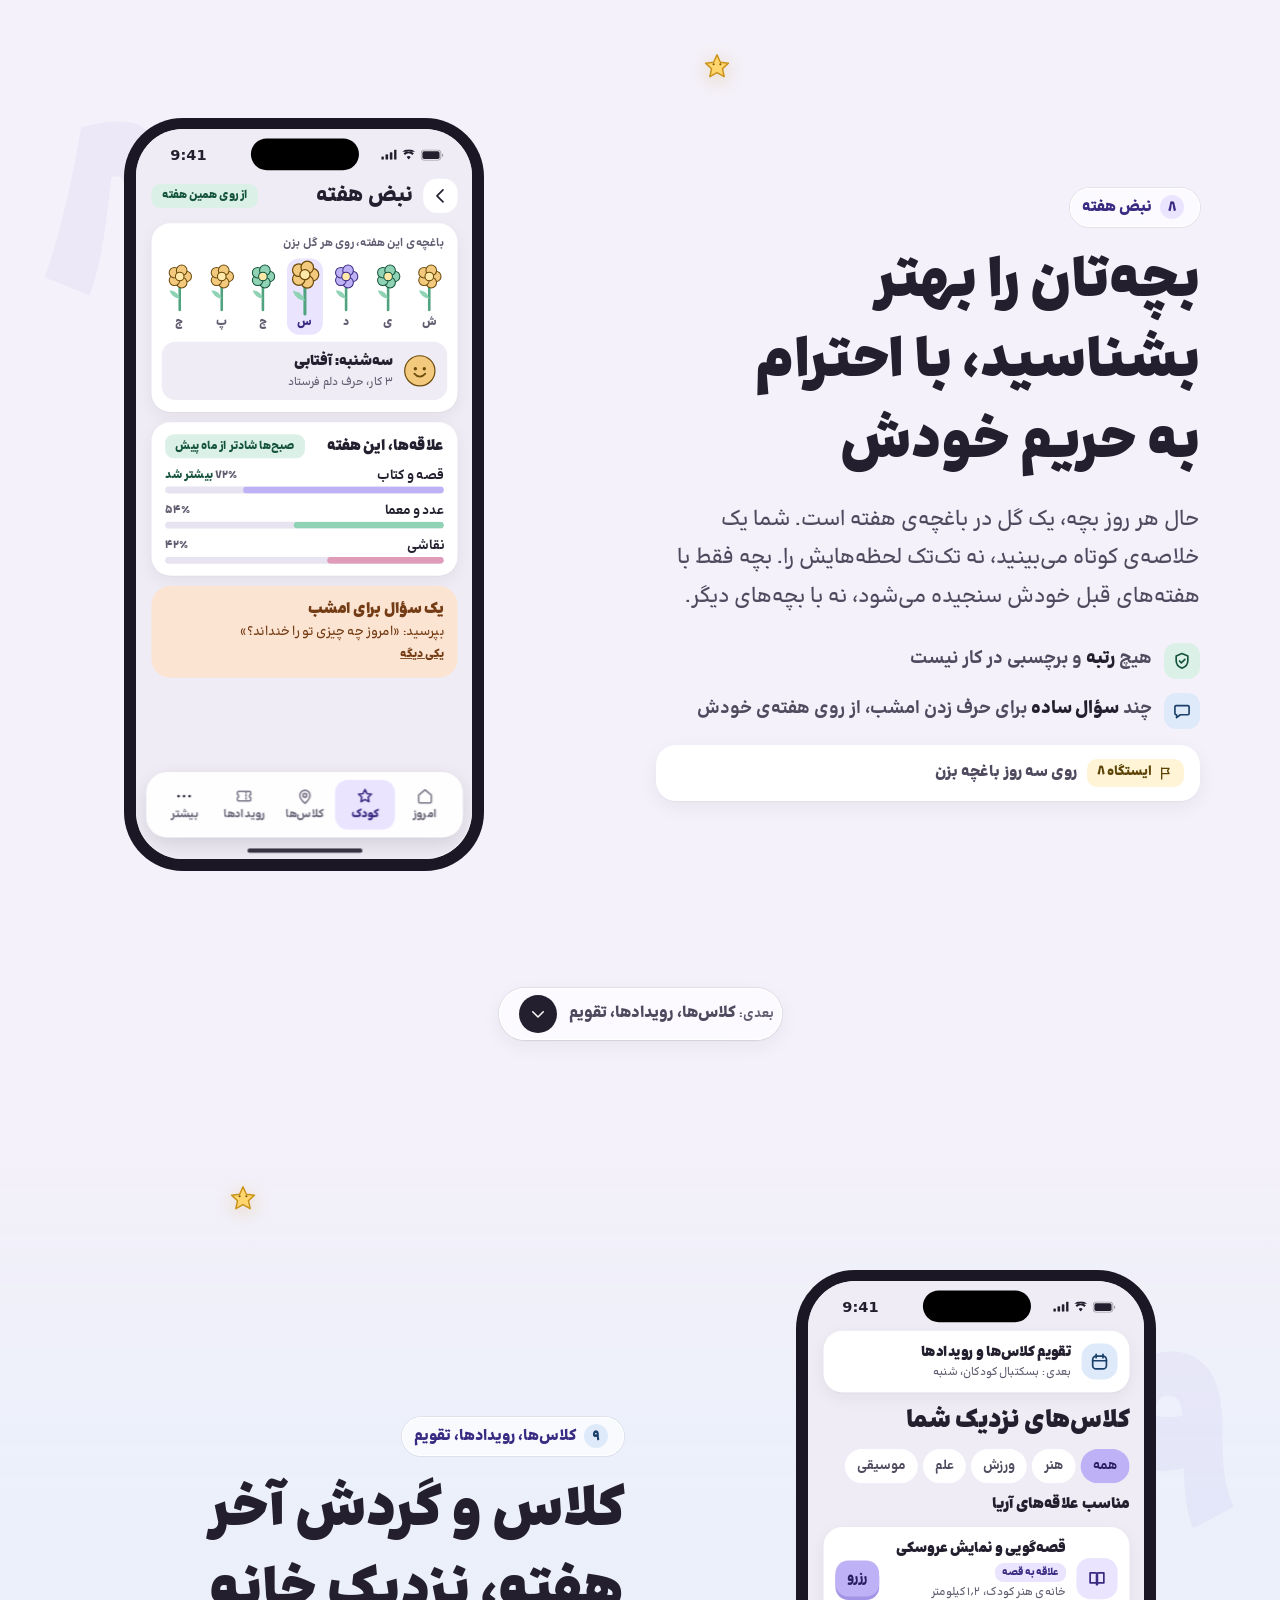
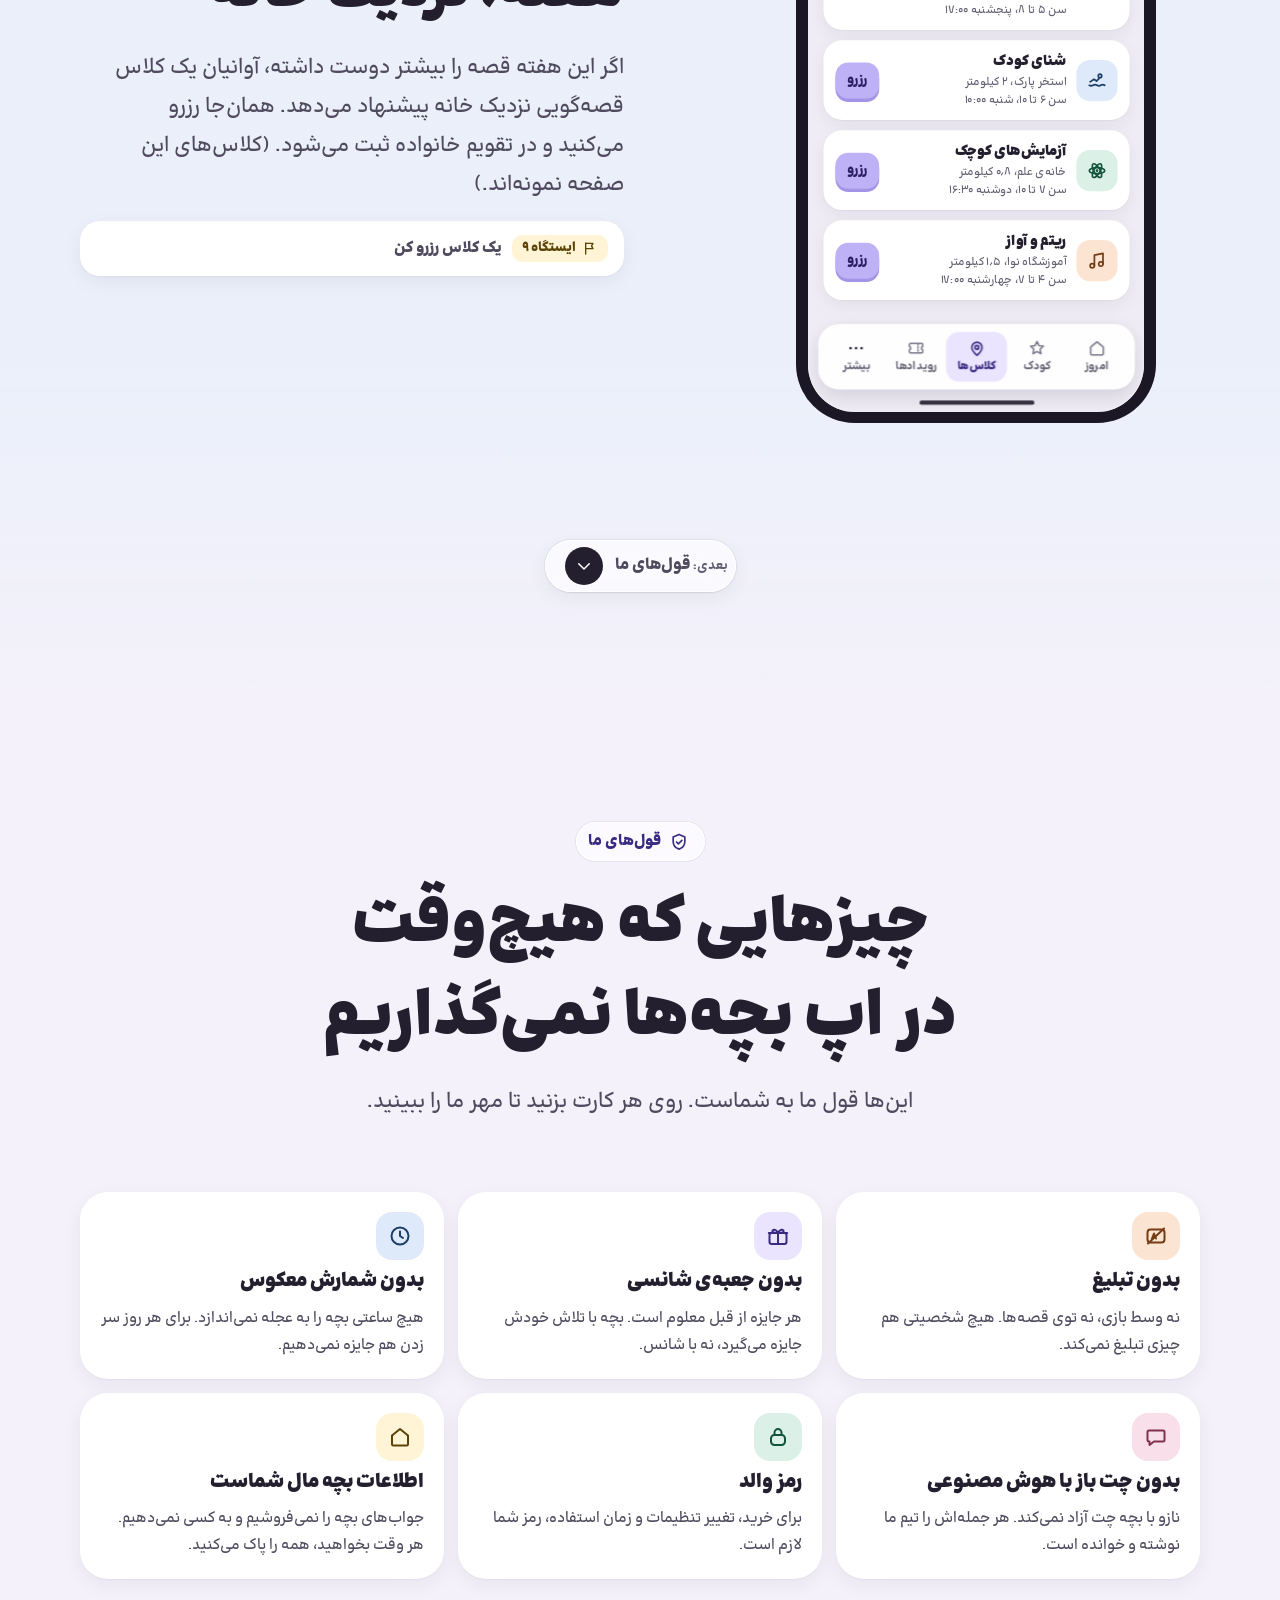
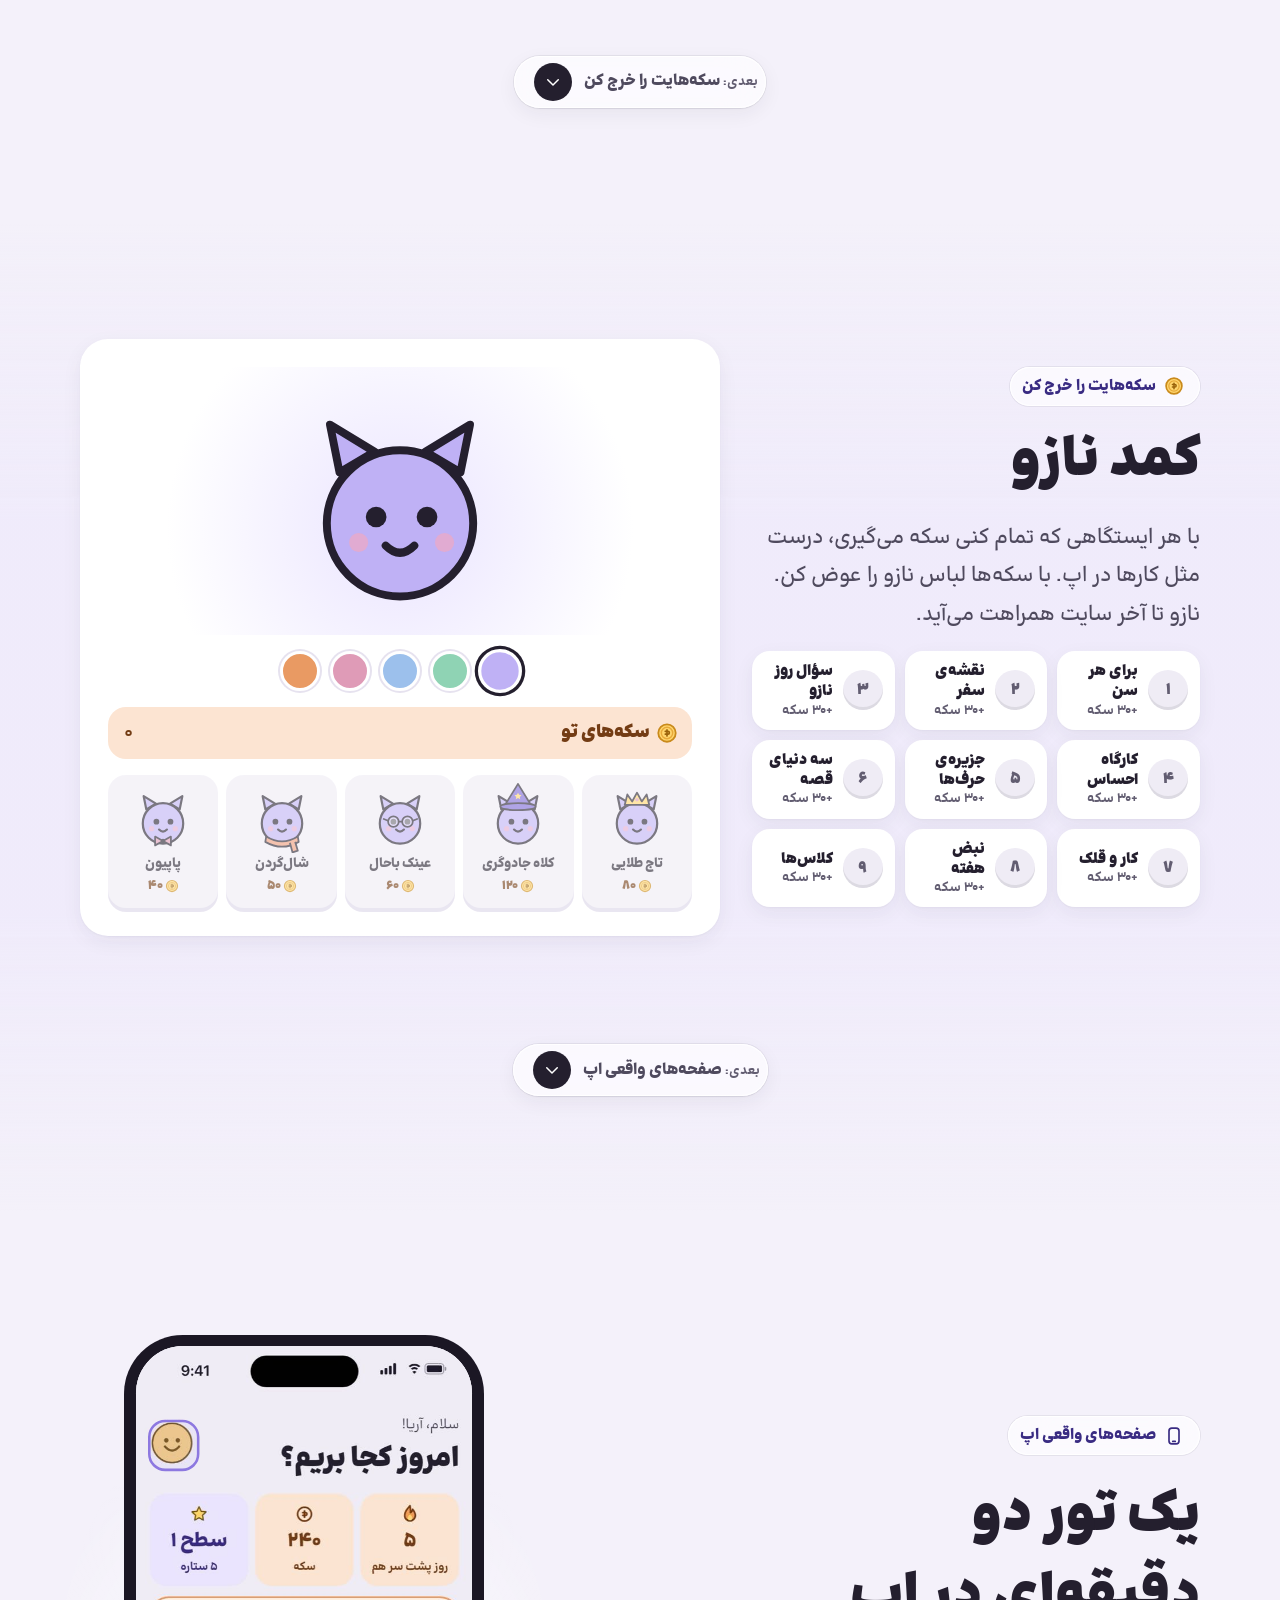
